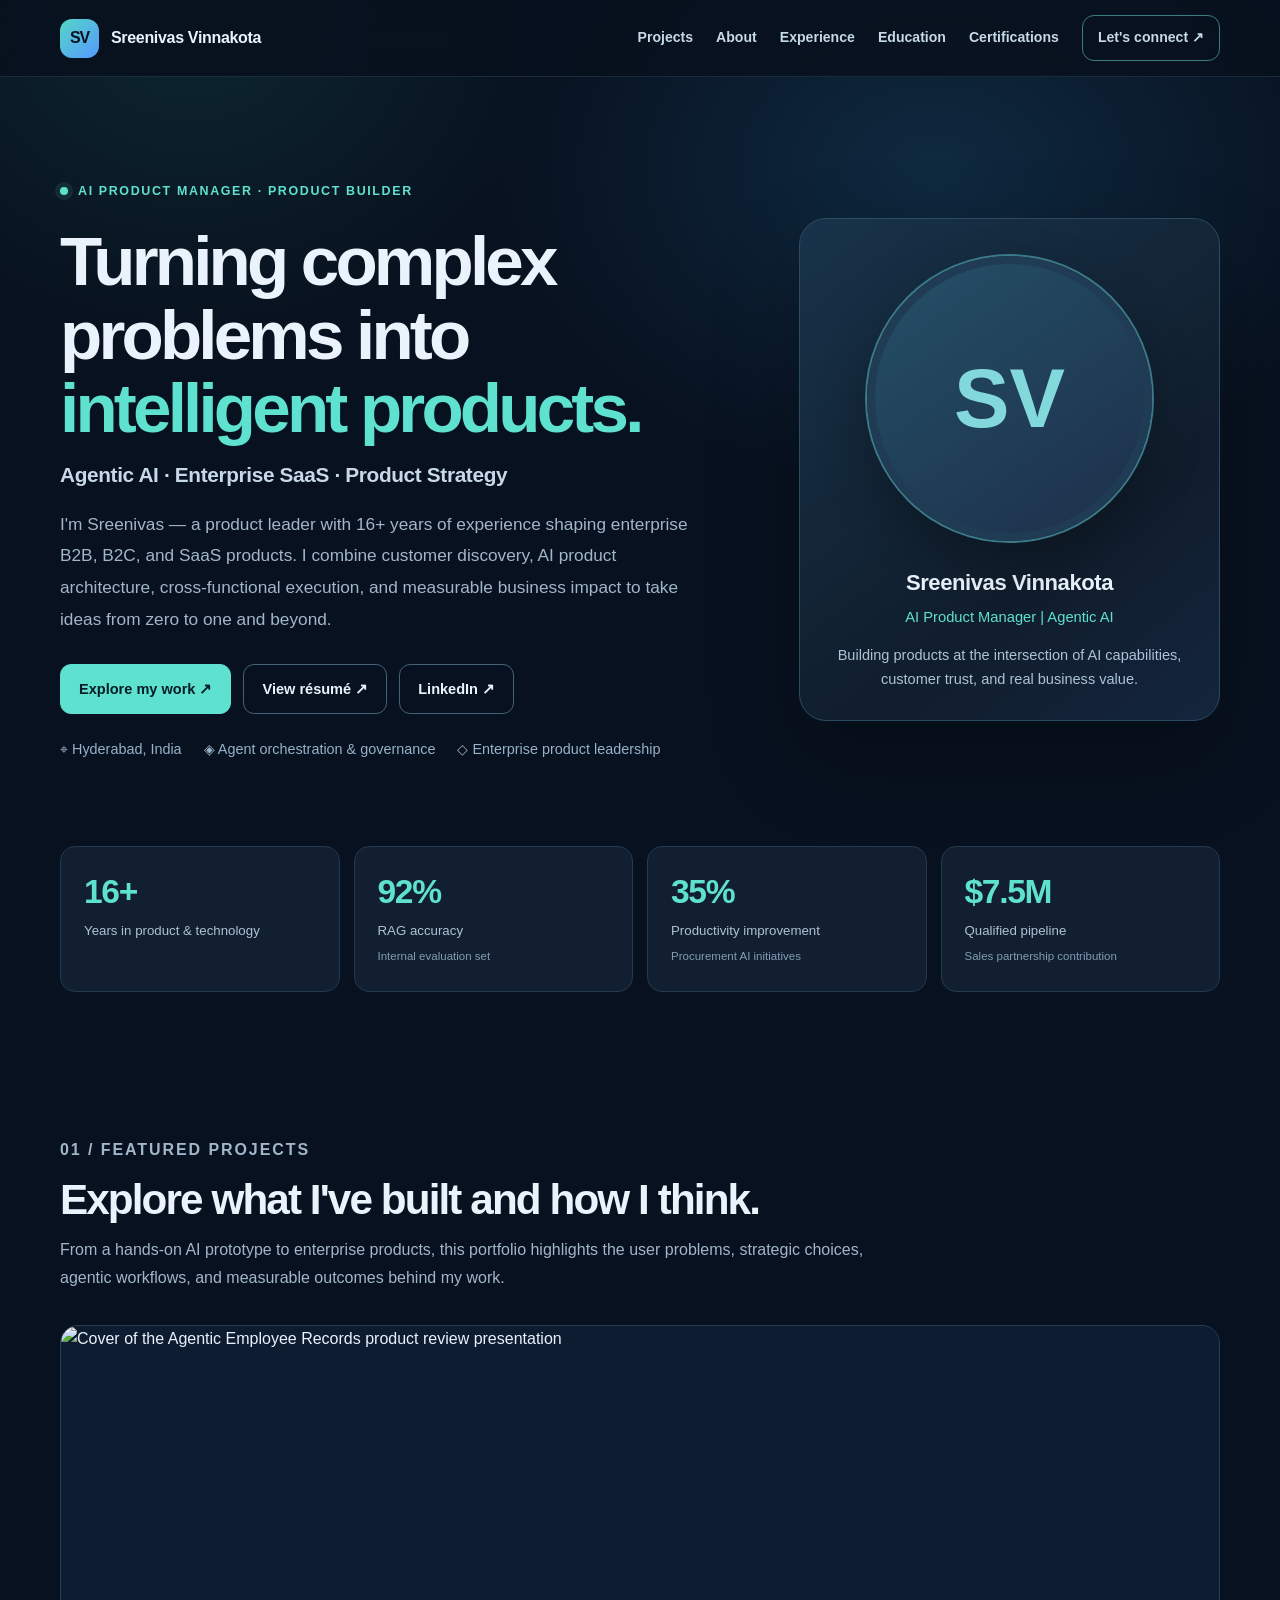
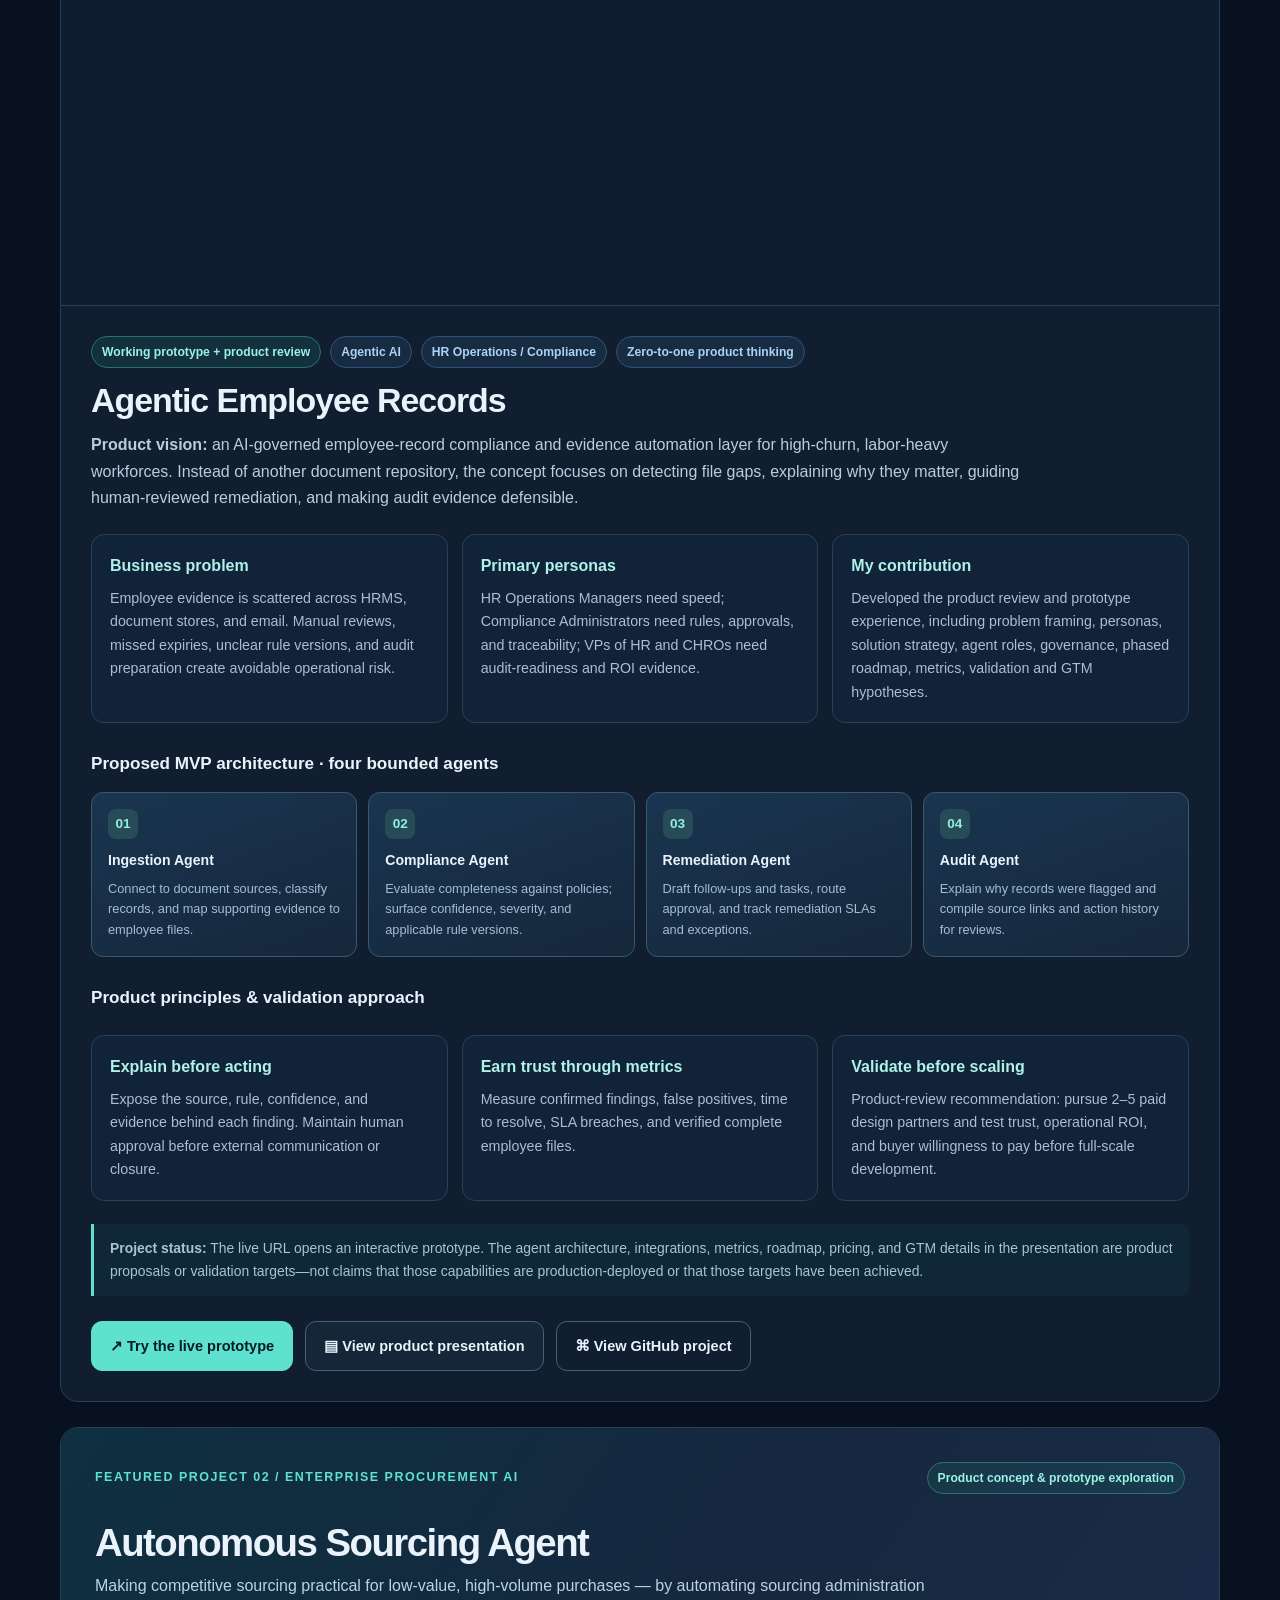
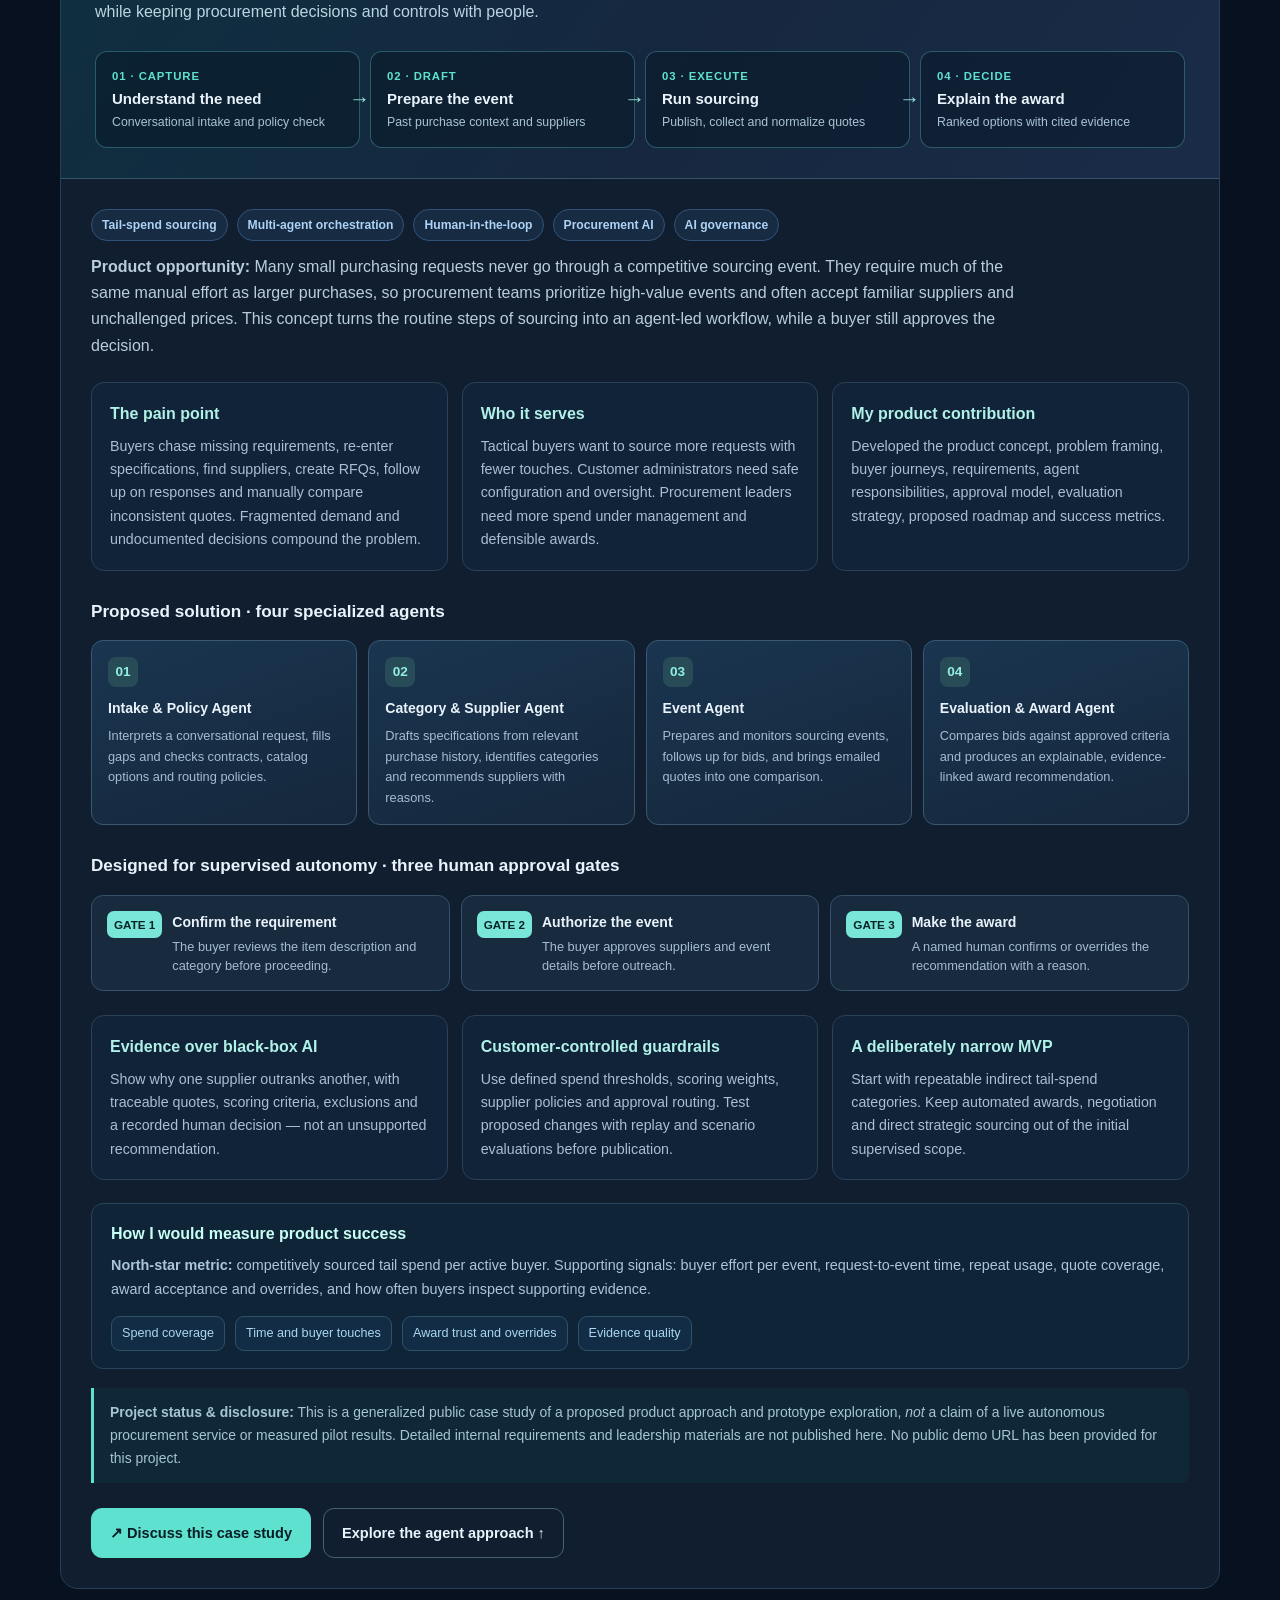
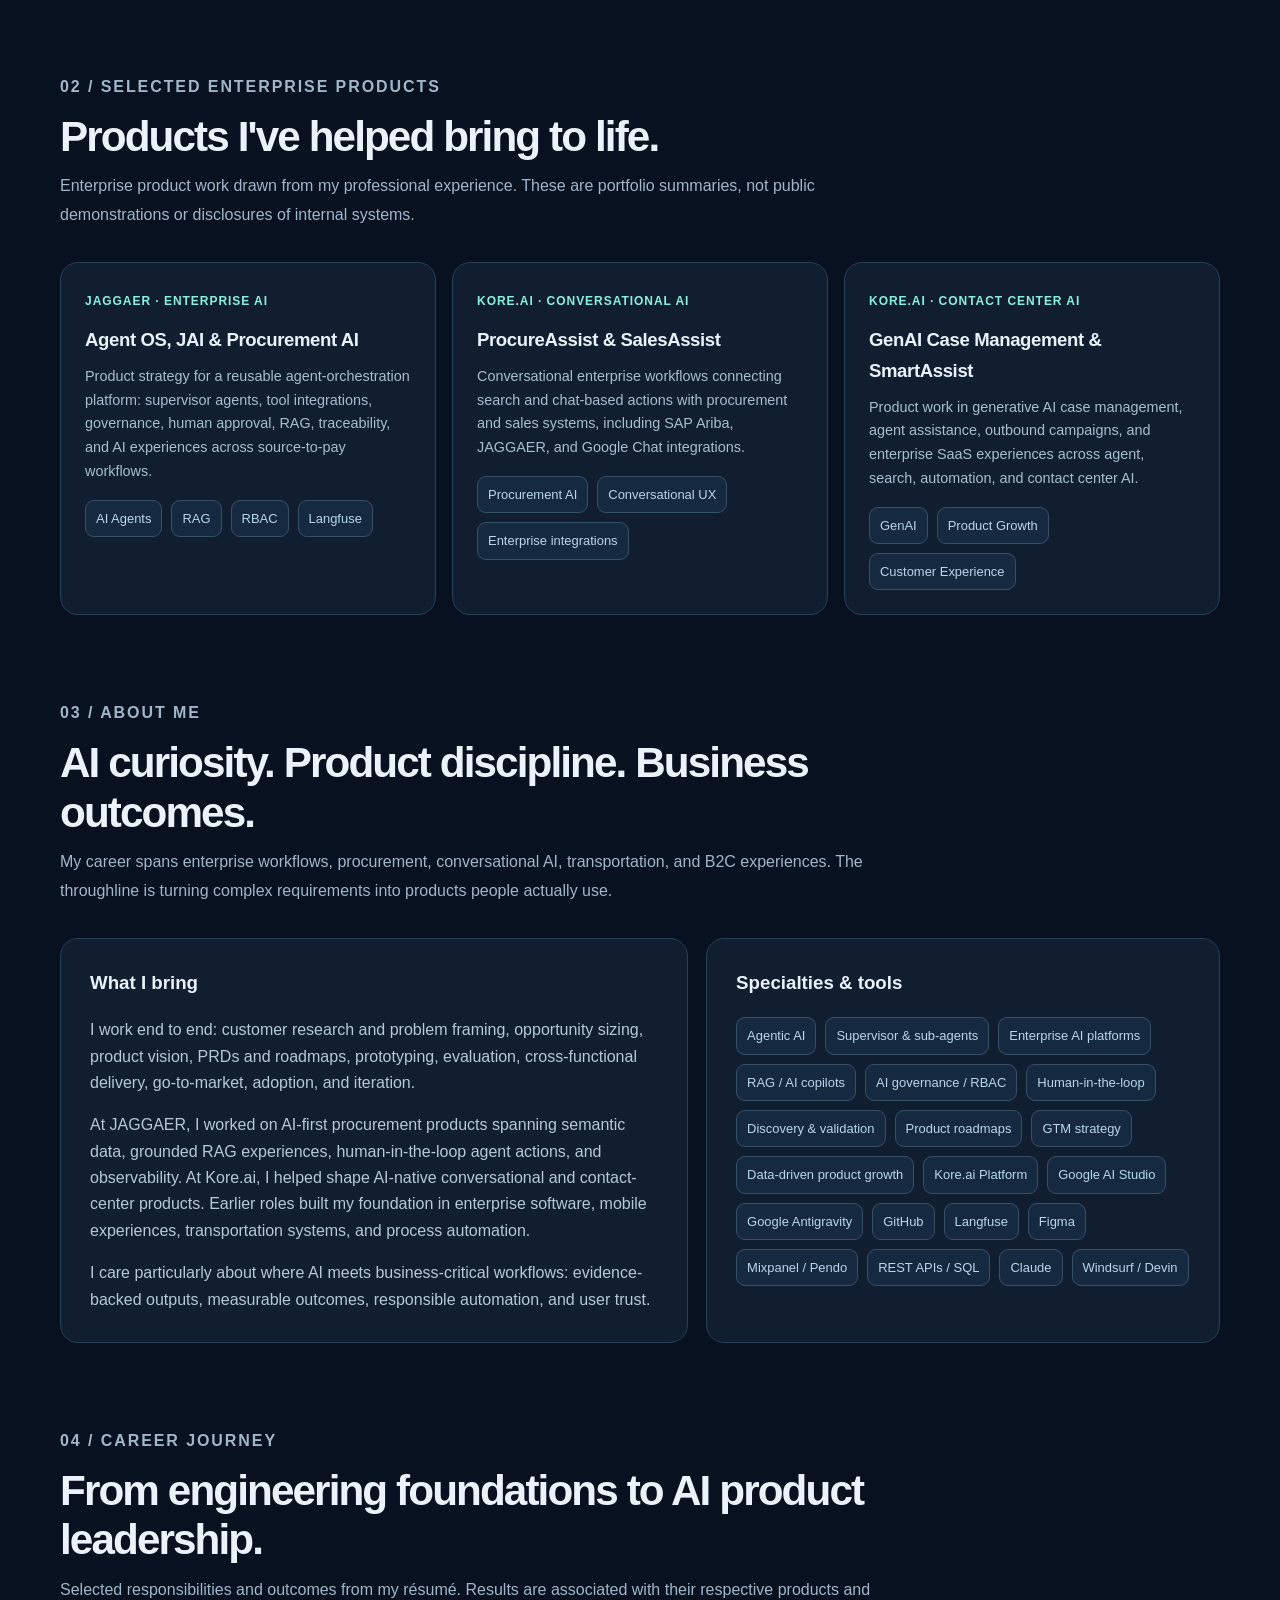
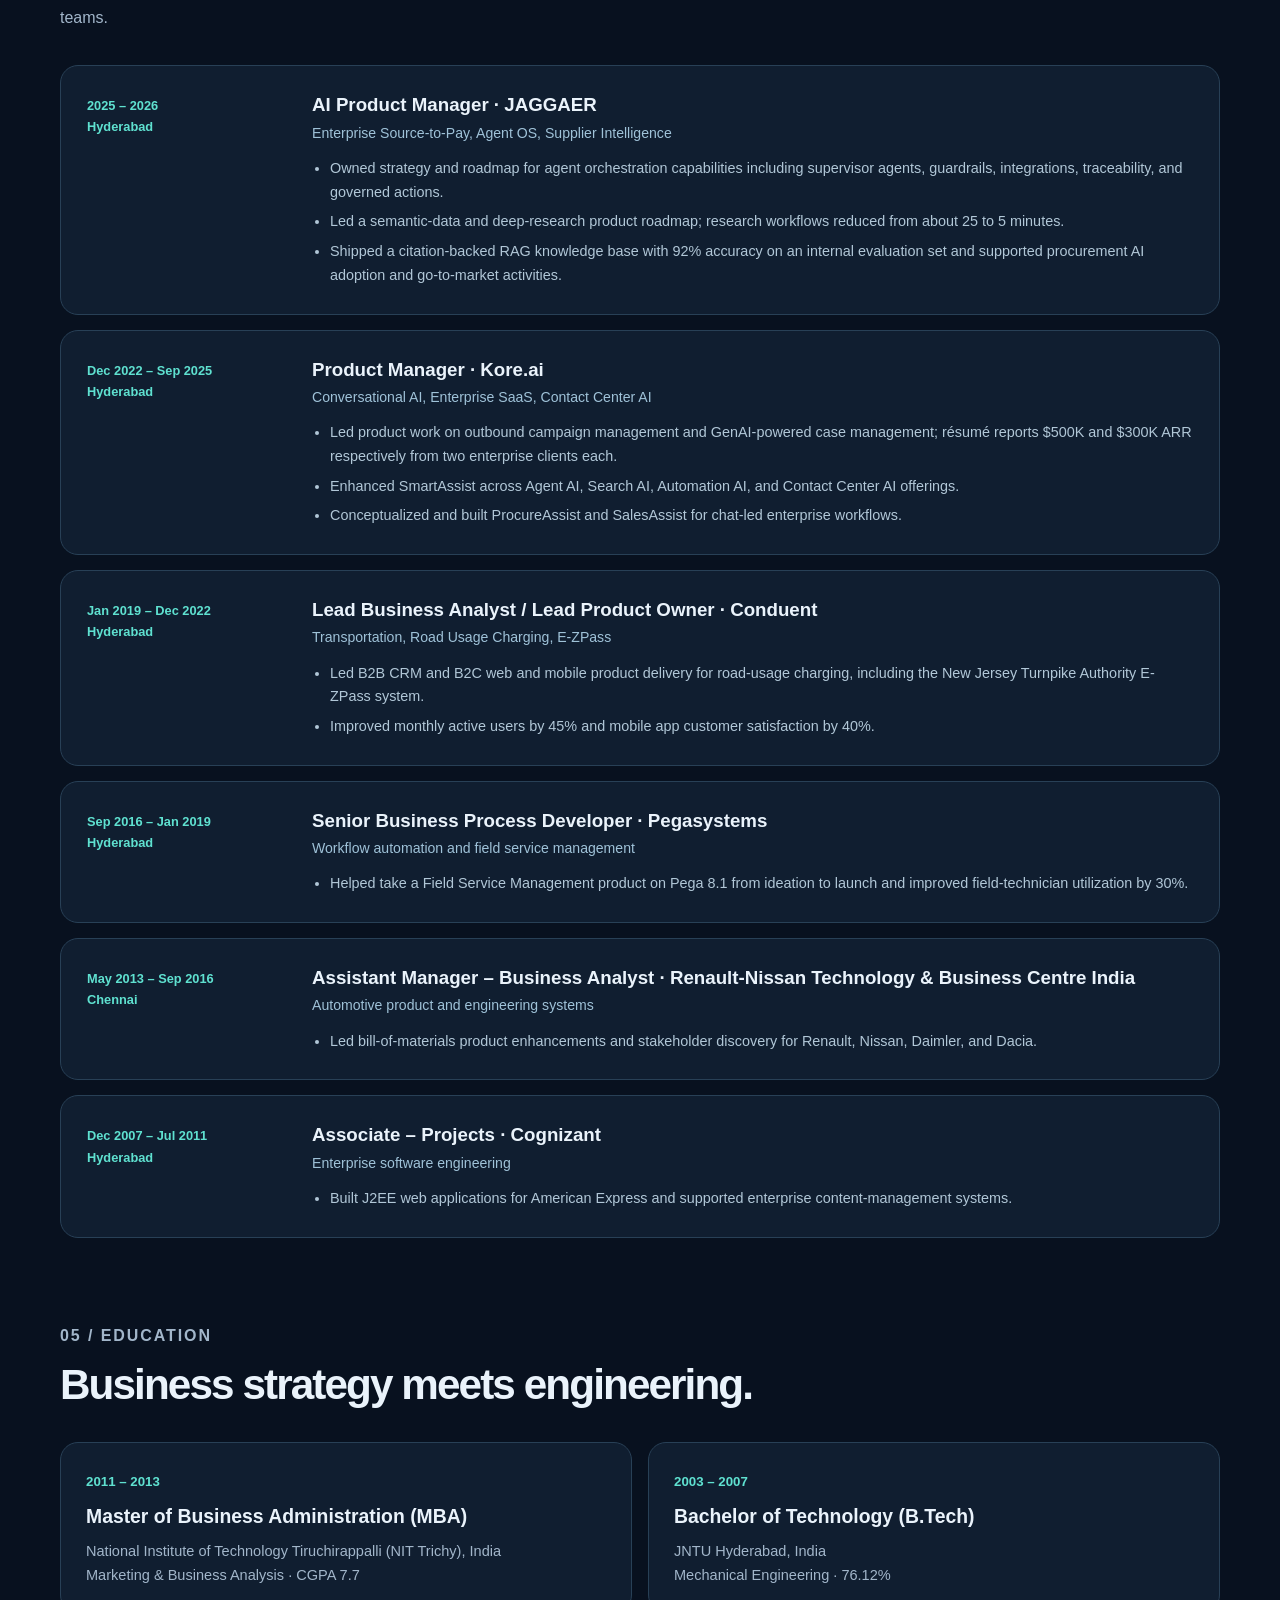
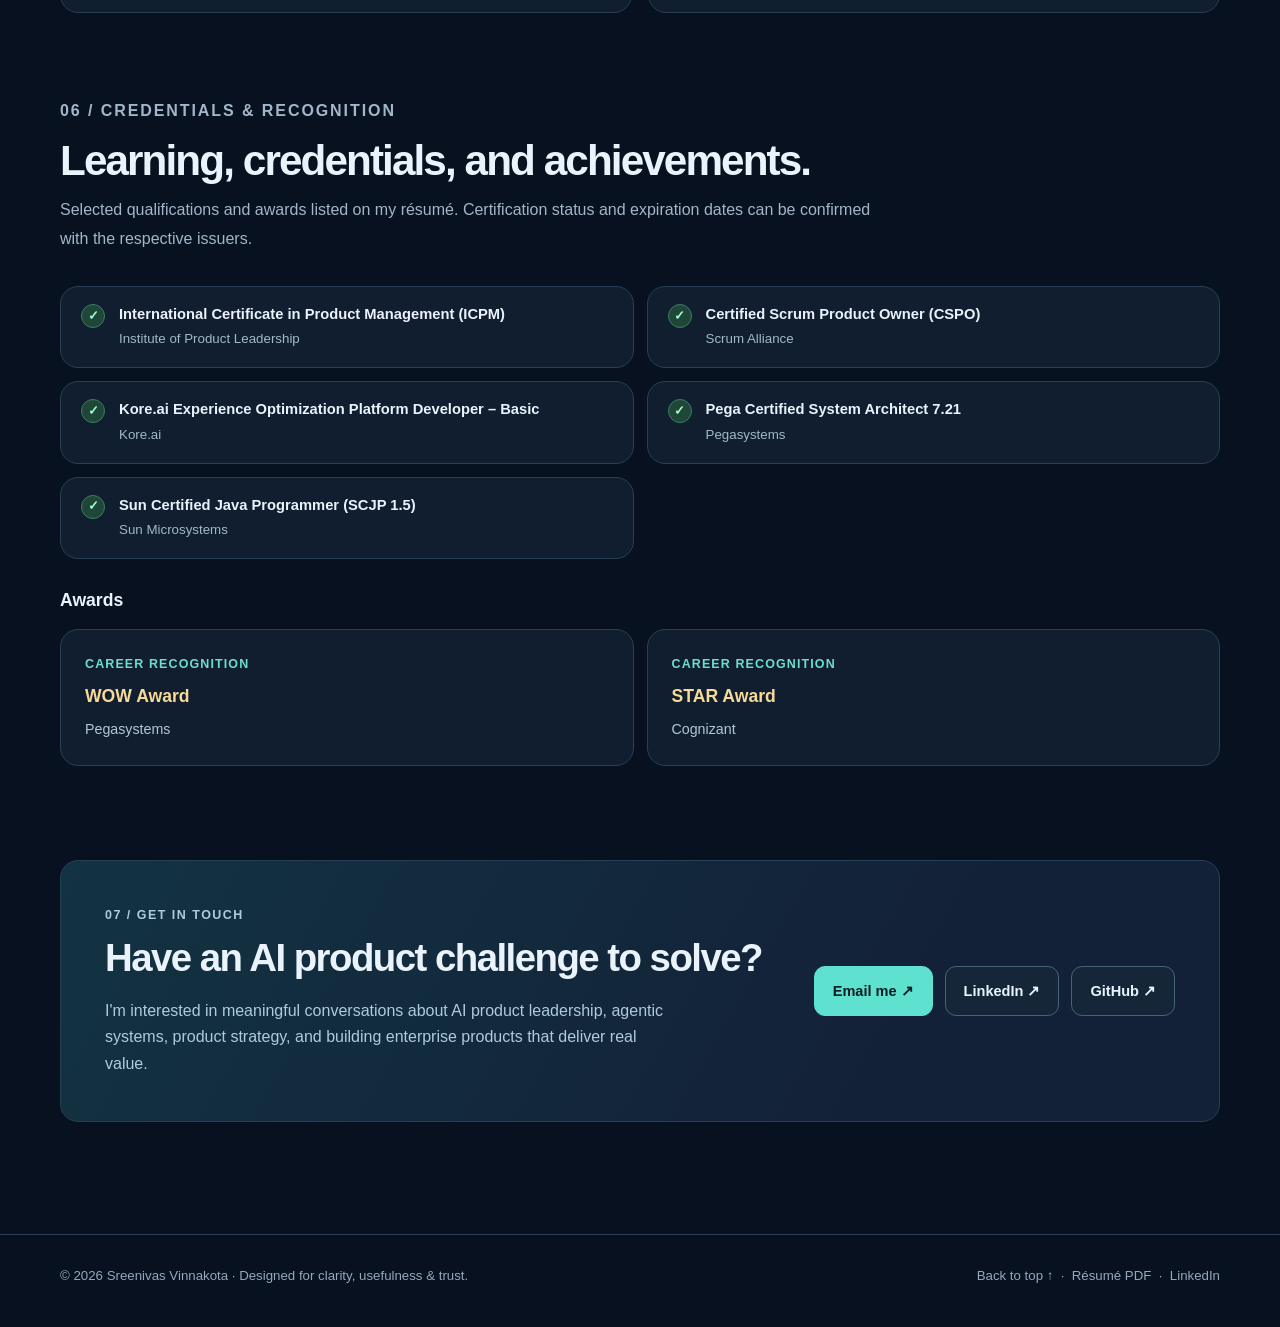
==== index.html @ 3103c70f "Update index.html" ====
<!doctype html>
<html lang="en">
<head>
  <meta charset="utf-8">
  <meta name="viewport" content="width=device-width, initial-scale=1">
  <meta name="theme-color" content="#08111f">
  <meta name="description" content="Sreenivas Vinnakota is an AI Product Manager with 16+ years across agentic AI, enterprise SaaS, procurement, conversational AI, and digital products. Explore projects and product thinking.">
  <meta property="og:type" content="website">
  <meta property="og:title" content="Sreenivas Vinnakota · AI Product Manager">
  <meta property="og:description" content="Agentic AI, enterprise product strategy and working AI prototypes. Explore my projects, impact, and career.">
  <meta name="referrer" content="strict-origin-when-cross-origin">
  <title>Sreenivas Vinnakota | AI Product Manager &amp; Product Builder</title>
  <style>
    :root {
      color-scheme: dark;
      --bg:#08111f; --surface:#101e30; --surface2:#14253a; --line:#284056;
      --text:#eaf3fb; --muted:#a2b6ca; --accent:#5fe1d0; --blue:#80b5ff; --white:#ffffff;
      --max:1160px; --radius:18px;
    }
    * { box-sizing:border-box; }
    html { scroll-behavior:smooth; scroll-padding-top:92px; }
    body { background:var(--bg); color:var(--text); margin:0; font:16px/1.65 -apple-system, BlinkMacSystemFont, "Segoe UI", Inter, Roboto, Arial, sans-serif; }
    body::before { content:""; position:absolute; z-index:-1; inset:0 0 auto; height:840px; pointer-events:none;
      background: radial-gradient(ellipse 50% 55% at 73% 20%,rgba(40,132,186,.21),transparent 70%), radial-gradient(ellipse 42% 54% at 15% 3%,rgba(45,181,154,.13),transparent 70%); }
    a { color:inherit; text-underline-offset:3px; }
    a:hover { color:var(--accent); }
    :focus-visible { outline:3px solid var(--accent); outline-offset:4px; border-radius:4px; }
    img { max-width:100%; height:auto; display:block; }
    .container { width:min(var(--max),calc(100% - 44px)); margin-inline:auto; }
    .skip { position:absolute; left:12px; top:-100px; padding:10px 15px; z-index:99; background:var(--white); color:#061120; }
    .skip:focus { top:10px; }
    .topbar { position:sticky; top:0; z-index:20; backdrop-filter:blur(18px); background:rgba(8,17,31,.90); border-bottom:1px solid rgba(124,170,195,.17); }
    .nav { height:76px; display:flex; align-items:center; justify-content:space-between; gap:20px; }
    .brand { display:flex; gap:12px; align-items:center; text-decoration:none; font-weight:800; letter-spacing:-.02em; white-space:nowrap; }
    .logo { display:grid; place-items:center; width:39px; height:39px; background:linear-gradient(135deg,#53d6c6,#5699ff); color:#071321; border-radius:12px; font-weight:900; letter-spacing:-.07em; }
    .navlinks { display:flex; align-items:center; gap:23px; }
    .navlinks a { font-size:.88rem; text-decoration:none; color:#c6d9e6; font-weight:600; }
    .navlinks a:hover { color:var(--accent); }
    .mini-contact { border:1px solid #3d7b83; padding:10px 15px; border-radius:12px; }
    .hero { padding:100px 0 84px; display:grid; grid-template-columns:1.24fr .76fr; align-items:center; gap:52px; }
    .eyebrow { display:inline-flex; align-items:center; gap:10px; color:var(--accent); font-size:.78rem; font-weight:800; letter-spacing:.13em; text-transform:uppercase; }
    .dot { display:inline-block; width:8px; height:8px; border-radius:50%; background:var(--accent); box-shadow:0 0 0 5px rgba(95,225,208,.1); }
    h1,h2,h3,h4,p { margin-top:0; }
    h1 { margin:22px 0 13px; font-size:clamp(3rem,5.4vw,5.3rem); line-height:1.06; letter-spacing:-.055em; }
    .gradient-text { color:var(--accent); }
    .hero-role { font-size:1.3rem; color:#c7d9e8; font-weight:650; letter-spacing:-.017em; margin-bottom:16px; }
    .lede { max-width:655px; color:var(--muted); font-size:1.08rem; line-height:1.85; }
    .buttons { display:flex; gap:12px; flex-wrap:wrap; margin:28px 0 24px; }
    .btn { display:inline-flex; align-items:center; justify-content:center; gap:9px; padding:12px 18px; border:1px solid #456277; border-radius:11px; text-decoration:none; font-weight:750; font-size:.91rem; background:#152638; color:#e8f4fc; transition:transform .17s, background .17s; }
    .btn:hover { transform:translateY(-2px); color:#061321; background:var(--accent); border-color:var(--accent); }
    .btn.primary { background:var(--accent); border-color:var(--accent); color:#051d25; }
    .btn.primary:hover { background:#b4fff2; }
    .btn.secondary { background:transparent; }
    .hero-meta { display:flex; align-items:center; flex-wrap:wrap; gap:13px 22px; color:#97b2c9; font-size:.9rem; }
    .hero-meta span { display:inline-flex; gap:7px; align-items:center; }
    .profile-card { padding:29px; border-radius:27px; border:1px solid #294c60; background:linear-gradient(142deg,#18334a,#101d2c 66%,#14253d); box-shadow:0 35px 90px rgba(0,0,0,.22); }
    .photo-wrap { width:min(100%,285px); aspect-ratio:1; margin:8px auto 24px; position:relative; border-radius:50%; border:8px solid #203c55; box-shadow:0 0 0 2px #3b7a88,0 20px 50px rgba(0,0,0,.30); overflow:hidden; display:grid; place-items:center; background:linear-gradient(145deg,#245067,#1d2f4b); }
    .photo-wrap::before { content:"SV"; position:absolute; font-size:5.2rem; font-weight:800; color:#82d8db; }
    .photo-wrap img { width:100%; height:100%; object-fit:cover; position:relative; }
    .profile-card h2 { text-align:center; font-size:1.38rem; margin:0 0 3px; letter-spacing:-.02em; }
    .profile-card .role { color:var(--accent); font-size:.92rem; text-align:center; margin:0 0 14px; }
    .profile-card .quote { text-align:center; margin:0; font-size:.91rem; color:#acc4d5; }
    .stats { display:grid; grid-template-columns:repeat(4,1fr); gap:14px; margin:0 auto 102px; }
    .stat { padding:25px 23px; background:#111f31; border:1px solid #243a51; border-radius:15px; }
    .stat strong { display:block; color:var(--accent); letter-spacing:-.04em; line-height:1.2; font-size:2.1rem; }
    .stat span { display:block; margin-top:8px; color:#afc2d2; font-size:.83rem; }
    .stat small { display:block; color:#819db3; margin-top:5px; font-size:.72rem; }
    section { padding-block:42px; }
    .section-head { max-width:820px; margin-bottom:32px; }
    .kicker { color:var(--accent); font-size:.78rem; font-weight:800; letter-spacing:.12em; text-transform:uppercase; margin:0 0 10px; }
    .section-head h2 { font-size:clamp(2rem,3.3vw,3.1rem); line-height:1.17; letter-spacing:-.045em; margin-bottom:11px; }
    .section-head p { color:var(--muted); font-size:1rem; line-height:1.8; }
    .card { background:var(--surface); border:1px solid var(--line); border-radius:var(--radius); }
    .featured { overflow:hidden; }
    .project-media { overflow:hidden; background:#0e1c31; border-bottom:1px solid #294258; }
    .project-media img { width:100%; aspect-ratio:2/1; object-fit:cover; object-position:center 36%; }
    .feature-body { padding:30px; }
    .pills { display:flex; gap:9px; flex-wrap:wrap; margin-bottom:13px; }
    .pill { display:inline-block; font-size:.76rem; font-weight:750; color:#acd2f5; border:1px solid #315276; background:#172b43; padding:5px 10px; border-radius:99px; }
    .pill.mint { color:#9bf2e2; background:rgba(29,110,103,.23); border-color:#2e706d; }
    .feature-body h3 { font-size:clamp(1.65rem,2.65vw,2.45rem); margin-bottom:12px; line-height:1.15; letter-spacing:-.03em; }
    .feature-body .intro { color:#b8cddd; max-width:940px; font-size:1rem; }
    .three-col { display:grid; grid-template-columns:repeat(3,minmax(0,1fr)); gap:14px; margin:23px 0; }
    .info { border:1px solid #2a4158; border-radius:13px; padding:18px; background:#112338; }
    .info h4 { margin-bottom:7px; font-size:1rem; color:#b0f1e8; }
    .info p { margin:0; color:#aabfd0; font-size:.89rem; }
    .feature-body h4.subhead { font-size:1.07rem; margin:27px 0 14px; }
    .agent-grid { display:grid; grid-template-columns:repeat(4,minmax(0,1fr)); gap:11px; margin-top:8px; }
    .agent { background:linear-gradient(160deg,#1a3550,#15273b); border:1px solid #3a5971; border-radius:12px; padding:16px; }
    .agent .step { width:30px; height:30px; display:grid; place-items:center; border-radius:8px; background:#284b58; color:#91eee0; font-size:.85rem; font-weight:850; margin-bottom:10px; }
    .agent h5 { margin:0 0 6px; font-size:.88rem; }
    .agent p { margin:0; font-size:.8rem; color:#a4bdd2; line-height:1.6; }
    .note { margin:19px 0 0; color:#a6c5d4; padding:13px 16px; background:#102738; border-left:3px solid var(--accent); border-radius:0 8px 8px 0; font-size:.87rem; }
    .project-actions { margin-top:25px; display:flex; gap:12px; flex-wrap:wrap; }
    .project-actions .btn { min-width:165px; }
    .smallcaps { font-size:.78rem; font-weight:800; text-transform:uppercase; letter-spacing:.09em; color:#6dddcf; }
    .other-grid { display:grid; grid-template-columns:repeat(3,minmax(0,1fr)); gap:16px; }
    .other { padding:24px; }
    .other h3 { margin:12px 0 9px; font-size:1.16rem; letter-spacing:-.02em; }
    .other p { color:#a7bed0; font-size:.9rem; margin-bottom:16px; }
    .other .tag { color:#8bf0dd; font-size:.75rem; font-weight:700; letter-spacing:.08em; }
    .other .links { margin-top:15px; display:flex; gap:12px; flex-wrap:wrap; font-size:.83rem; }
    .text-link { color:#8ecaff; font-weight:750; text-decoration:none; }
    .about-grid { display:grid; grid-template-columns:1.1fr .9fr; gap:18px; }
    .about-box { padding:29px; }
    .about-box p { color:#b5c9d8; }
    .about-box p:last-child { margin-bottom:0; }
    .skill-items { display:flex; flex-wrap:wrap; gap:9px; margin-top:10px; }
    .skill-items span { border:1px solid #365067; background:#152a40; border-radius:9px; padding:7px 10px; font-size:.81rem; color:#b9d7e8; }
    .timeline { display:grid; gap:15px; }
    .job { display:grid; grid-template-columns:205px 1fr; gap:20px; padding:26px; }
    .job-period { color:var(--accent); font-size:.8rem; font-weight:800; padding-top:3px; }
    .job h3 { font-size:1.17rem; line-height:1.35; margin:0 0 4px; }
    .job .company { color:#9fc2d8; font-size:.88rem; margin-bottom:12px; }
    .job ul { margin:0; padding-left:18px; color:#b1c7d7; font-size:.9rem; }
    .job li + li { margin-top:6px; }
    .education-grid { display:grid; grid-template-columns:repeat(2,1fr); gap:16px; }
    .edu { padding:25px; }
    .edu .years { color:var(--accent); font-size:.83rem; font-weight:750; }
    .edu h3 { margin:7px 0 6px; font-size:1.21rem; }
    .edu p { color:var(--muted); margin:0; font-size:.91rem; }
    .cert-grid { display:grid; grid-template-columns:repeat(2,minmax(0,1fr)); gap:13px; }
    .cert { padding:17px 20px; display:flex; gap:14px; align-items:flex-start; }
    .cert .check { flex:0 0 24px; width:24px; height:24px; display:grid; place-items:center; background:#204638; border:1px solid #377f65; color:#9effd6; border-radius:50%; font-size:.79rem; font-weight:bold; }
    .cert strong { display:block; font-size:.92rem; font-weight:750; line-height:1.45; }
    .cert small { display:block; color:#a1b8cb; margin-top:3px; }
    .awards { display:flex; gap:13px; flex-wrap:wrap; }
    .award { flex:1; min-width:220px; padding:24px; }
    .award h3 { color:#f7d998; font-size:1.1rem; margin:7px 0; }
    .award p { color:#b4c7d5; font-size:.89rem; margin:0; }
    .contact-card { margin-top:10px; padding:44px; display:flex; align-items:center; justify-content:space-between; gap:28px; background:linear-gradient(120deg,#123342,#132138 72%); }
    .contact-card h2 { font-size:clamp(1.8rem,3vw,2.65rem); letter-spacing:-.04em; margin:0 0 9px; }
    .contact-card p { max-width:560px; color:#aecbdc; margin:0; }
    .contact-card .buttons { margin:0; }
    footer { margin-top:70px; border-top:1px solid #294057; padding:30px 0 40px; }
    .footer-grid { display:flex; justify-content:space-between; flex-wrap:wrap; gap:15px; color:#92a9be; font-size:.83rem; }
    .footer-grid a { text-decoration:none; }

    /* Autonomous Sourcing Agent — public case study */
    .sourcing-feature { margin-top:25px; scroll-margin-top:98px; }
    .sourcing-banner { padding:34px 34px 30px; background:linear-gradient(125deg,#0e3040 0%,#16273f 58%,#1b2c49 100%); border-bottom:1px solid #355369; }
    .sourcing-banner-top { display:flex; justify-content:space-between; flex-wrap:wrap; align-items:center; gap:18px; margin-bottom:26px; }
    .sourcing-banner .kicker { margin:0; }
    .sourcing-banner-top .pill { margin:0; }
    .sourcing-banner h3 { font-size:clamp(1.55rem,3vw,2.65rem); line-height:1.18; letter-spacing:-.04em; margin-bottom:8px; }
    .sourcing-banner .summary { color:#bad5e1; margin:0 0 25px; max-width:850px; font-size:1rem; }
    .sourcing-flow { display:grid; grid-template-columns:repeat(4,minmax(0,1fr)); gap:10px; }
    .sourcing-node { position:relative; padding:15px 16px; border:1px solid rgba(101,205,205,.34); border-radius:12px; background:rgba(6,20,35,.45); }
    .sourcing-node:not(:last-child)::after { content:'→'; position:absolute; top:50%; right:-11px; transform:translateY(-50%); color:#90e5d8; font-size:1.3rem; z-index:1; font-weight:800; }
    .sourcing-node small { color:var(--accent); display:block; font-size:.71rem; font-weight:850; letter-spacing:.08em; text-transform:uppercase; margin-bottom:4px; }
    .sourcing-node strong { font-size:.94rem; line-height:1.3; display:block; }
    .sourcing-node span { font-size:.77rem; color:#a8c4d4; line-height:1.5; display:block; margin-top:4px; }
    .sourcing-gates { display:grid; grid-template-columns:repeat(3,minmax(0,1fr)); gap:11px; margin:14px 0 24px; }
    .sourcing-gate { display:flex; align-items:flex-start; gap:10px; background:#172a3e; padding:15px; border:1px solid #355168; border-radius:12px; }
    .sourcing-gate .gate-number { font-size:.73rem; font-weight:900; color:#072525; background:#79e6d9; flex-shrink:0; border-radius:7px; padding:4px 7px; }
    .sourcing-gate strong { display:block; font-size:.88rem; }
    .sourcing-gate p { margin:3px 0 0; color:#a5bccf; font-size:.8rem; line-height:1.5; }
    .sourcing-bottom { background:#102438; border:1px solid #27445b; padding:17px 19px; border-radius:12px; margin:20px 0 0; }
    .sourcing-bottom h4 { margin:0 0 6px; color:#c8fff4; }
    .sourcing-bottom p { margin:0; color:#aac6d7; font-size:.9rem; }
    .sourcing-metric { display:flex; flex-wrap:wrap; gap:10px; margin:15px 0 0; }
    .sourcing-metric span { color:#a8d8ef; background:#132c45; border:1px solid #2d5268; border-radius:9px; font-size:.79rem; padding:6px 10px; }
    @media(max-width:760px) { .sourcing-flow { grid-template-columns:repeat(2,1fr); } .sourcing-node::after { display:none; } .sourcing-gates { grid-template-columns:1fr; } .sourcing-banner { padding:25px 20px; } }
    @media(max-width:460px) { .sourcing-flow { grid-template-columns:1fr; } }
    @media(max-width:950px) { .hero { gap:32px; } .navlinks { gap:12px; } .stat { padding:18px; } .agent-grid { grid-template-columns:repeat(2,1fr); } }
    @media(max-width:760px) {
      .nav { height:auto; min-height:70px; padding:14px 0; flex-wrap:wrap; }
      .brand { font-size:.95rem; }
      .navlinks { width:100%; overflow-x:auto; gap:17px; padding-bottom:3px; }
      .navlinks a { font-size:.8rem; white-space:nowrap; }
      .hero { grid-template-columns:1fr; padding:55px 0 45px; }
      .profile-card { max-width:450px; width:100%; margin:auto; }
      .stats { grid-template-columns:repeat(2,1fr); margin-bottom:55px; }
      .three-col,.other-grid,.about-grid,.education-grid,.cert-grid { grid-template-columns:1fr; }
      .job { grid-template-columns:1fr; gap:6px; padding:20px; }
      .contact-card { flex-direction:column; align-items:flex-start; padding:28px; }
    }
    @media(max-width:460px) { .container { width:min(var(--max),calc(100% - 28px)); } h1 { font-size:3rem; } .hero-meta { font-size:.8rem; } .agent-grid { grid-template-columns:1fr; } .feature-body { padding:20px; } .stat strong { font-size:1.6rem; } .buttons .btn { flex:1; } .profile-card { padding:22px; } }
    @media(prefers-reduced-motion:reduce) { html { scroll-behavior:auto; } .btn { transition:none; } }
    @media print { .topbar,.buttons,.skip { display:none; } body { background:#fff; color:#111; } section,.card { break-inside:avoid; } }
  </style>
</head>
<body>
  <a class="skip" href="#main">Skip to content</a>
  <header class="topbar">
    <div class="container nav">
      <a class="brand" href="#home" aria-label="Sreenivas Vinnakota — Home"><span class="logo">SV</span><span>Sreenivas Vinnakota</span></a>
      <nav class="navlinks" aria-label="Main navigation">
        <a href="#projects">Projects</a><a href="#about">About</a><a href="#experience">Experience</a><a href="#education">Education</a><a href="#certifications">Certifications</a><a class="mini-contact" href="#contact">Let's connect ↗</a>
      </nav>
    </div>
  </header>
  <main id="main">
    <div class="container" id="home">
      <div class="hero">
        <div>
          <div class="eyebrow"><span class="dot"></span> AI Product Manager · Product Builder</div>
          <h1>Turning complex problems into <span class="gradient-text">intelligent products.</span></h1>
          <p class="hero-role">Agentic AI · Enterprise SaaS · Product Strategy</p>
          <p class="lede">I'm Sreenivas — a product leader with 16+ years of experience shaping enterprise B2B, B2C, and SaaS products. I combine customer discovery, AI product architecture, cross-functional execution, and measurable business impact to take ideas from zero to one and beyond.</p>
          <div class="buttons">
            <a class="btn primary" href="#projects">Explore my work ↗</a>
            <a class="btn secondary" href="assets/sreenivas-vinnakota-resume.pdf" target="_blank" rel="noopener noreferrer">View résumé ↗</a>
            <a class="btn secondary" href="https://www.linkedin.com/in/vasuart/" target="_blank" rel="noopener noreferrer">LinkedIn ↗</a>
          </div>
          <div class="hero-meta"><span>⌖ Hyderabad, India</span><span>◈ Agent orchestration &amp; governance</span><span>◇ Enterprise product leadership</span></div>
        </div>
        <aside class="profile-card" aria-label="Profile">
          <div class="photo-wrap">
            <!-- Uses the avatar from your public GitHub account. To use your preferred professional headshot,
                 upload assets/profile-photo.jpg and replace the src value below with that local path. -->
            <img src="https://github.com/vasuart-cloud.png" alt="Profile avatar of Sreenivas Vinnakota" loading="eager" referrerpolicy="no-referrer" onerror="this.style.display='none'">
          </div>
          <h2>Sreenivas Vinnakota</h2>
          <p class="role">AI Product Manager | Agentic AI</p>
          <p class="quote">Building products at the intersection of AI capabilities, customer trust, and real business value.</p>
        </aside>
      </div>
      <div class="stats" aria-label="Selected career highlights">
        <div class="stat"><strong>16+</strong><span>Years in product &amp; technology</span></div>
        <div class="stat"><strong>92%</strong><span>RAG accuracy</span><small>Internal evaluation set</small></div>
        <div class="stat"><strong>35%</strong><span>Productivity improvement</span><small>Procurement AI initiatives</small></div>
        <div class="stat"><strong>$7.5M</strong><span>Qualified pipeline</span><small>Sales partnership contribution</small></div>
      </div>
    </div>

    <section class="container" id="projects">
      <div class="section-head">
        <p class="kicker">01 / Featured projects</p>
        <h2>Explore what I've built and how I think.</h2>
        <p>From a hands-on AI prototype to enterprise products, this portfolio highlights the user problems, strategic choices, agentic workflows, and measurable outcomes behind my work.</p>
      </div>
      <article class="card featured" aria-labelledby="aer-title">
        <div class="project-media"><img src="assets/agentic-employee-records-cover.webp" alt="Cover of the Agentic Employee Records product review presentation" width="1392" height="783" loading="lazy"></div>
        <div class="feature-body">
          <div class="pills"><span class="pill mint">Working prototype + product review</span><span class="pill">Agentic AI</span><span class="pill">HR Operations / Compliance</span><span class="pill">Zero-to-one product thinking</span></div>
          <h3 id="aer-title">Agentic Employee Records</h3>
          <p class="intro"><strong>Product vision:</strong> an AI-governed employee-record compliance and evidence automation layer for high-churn, labor-heavy workforces. Instead of another document repository, the concept focuses on detecting file gaps, explaining why they matter, guiding human-reviewed remediation, and making audit evidence defensible.</p>
          <div class="three-col">
            <div class="info"><h4>Business problem</h4><p>Employee evidence is scattered across HRMS, document stores, and email. Manual reviews, missed expiries, unclear rule versions, and audit preparation create avoidable operational risk.</p></div>
            <div class="info"><h4>Primary personas</h4><p>HR Operations Managers need speed; Compliance Administrators need rules, approvals, and traceability; VPs of HR and CHROs need audit-readiness and ROI evidence.</p></div>
            <div class="info"><h4>My contribution</h4><p>Developed the product review and prototype experience, including problem framing, personas, solution strategy, agent roles, governance, phased roadmap, metrics, validation and GTM hypotheses.</p></div>
          </div>
          <h4 class="subhead">Proposed MVP architecture · four bounded agents</h4>
          <div class="agent-grid" aria-label="Proposed agent design">
            <div class="agent"><div class="step">01</div><h5>Ingestion Agent</h5><p>Connect to document sources, classify records, and map supporting evidence to employee files.</p></div>
            <div class="agent"><div class="step">02</div><h5>Compliance Agent</h5><p>Evaluate completeness against policies; surface confidence, severity, and applicable rule versions.</p></div>
            <div class="agent"><div class="step">03</div><h5>Remediation Agent</h5><p>Draft follow-ups and tasks, route approval, and track remediation SLAs and exceptions.</p></div>
            <div class="agent"><div class="step">04</div><h5>Audit Agent</h5><p>Explain why records were flagged and compile source links and action history for reviews.</p></div>
          </div>
          <h4 class="subhead">Product principles &amp; validation approach</h4>
          <div class="three-col">
            <div class="info"><h4>Explain before acting</h4><p>Expose the source, rule, confidence, and evidence behind each finding. Maintain human approval before external communication or closure.</p></div>
            <div class="info"><h4>Earn trust through metrics</h4><p>Measure confirmed findings, false positives, time to resolve, SLA breaches, and verified complete employee files.</p></div>
            <div class="info"><h4>Validate before scaling</h4><p>Product-review recommendation: pursue 2–5 paid design partners and test trust, operational ROI, and buyer willingness to pay before full-scale development.</p></div>
          </div>
          <p class="note"><strong>Project status:</strong> The live URL opens an interactive prototype. The agent architecture, integrations, metrics, roadmap, pricing, and GTM details in the presentation are product proposals or validation targets—not claims that those capabilities are production-deployed or that those targets have been achieved.</p>
          <div class="project-actions">
            <a class="btn primary" href="https://agentic-employee-record.vercel.app/" target="_blank" rel="noopener noreferrer" aria-label="Try Agentic Employee Records live prototype (opens new tab)">↗ Try the live prototype</a>
            <a class="btn" href="assets/agentic-employee-records-product-review.pdf" target="_blank" rel="noopener noreferrer" aria-label="View Agentic Employee Records presentation (PDF opens in new tab)">▤ View product presentation</a>
            <a class="btn secondary" href="https://github.com/vasuart-cloud/Agentic-Employee-Record" target="_blank" rel="noopener noreferrer">⌘ View GitHub project</a>
          </div>
        </div>
      </article>

      <article class="card featured sourcing-feature" id="autonomous-sourcing" aria-labelledby="sourcing-title">
        <div class="sourcing-banner">
          <div class="sourcing-banner-top">
            <p class="kicker">Featured project 02 / Enterprise procurement AI</p>
            <span class="pill mint">Product concept &amp; prototype exploration</span>
          </div>
          <h3 id="sourcing-title">Autonomous Sourcing Agent</h3>
          <p class="summary">Making competitive sourcing practical for low-value, high-volume purchases — by automating sourcing administration while keeping procurement decisions and controls with people.</p>
          <div class="sourcing-flow" aria-label="Proposed workflow: capture the request, build sourcing event, run the event, recommend an award">
            <div class="sourcing-node"><small>01 · Capture</small><strong>Understand the need</strong><span>Conversational intake and policy check</span></div>
            <div class="sourcing-node"><small>02 · Draft</small><strong>Prepare the event</strong><span>Past purchase context and suppliers</span></div>
            <div class="sourcing-node"><small>03 · Execute</small><strong>Run sourcing</strong><span>Publish, collect and normalize quotes</span></div>
            <div class="sourcing-node"><small>04 · Decide</small><strong>Explain the award</strong><span>Ranked options with cited evidence</span></div>
          </div>
        </div>
        <div class="feature-body">
          <div class="pills"><span class="pill">Tail-spend sourcing</span><span class="pill">Multi-agent orchestration</span><span class="pill">Human-in-the-loop</span><span class="pill">Procurement AI</span><span class="pill">AI governance</span></div>
          <p class="intro"><strong>Product opportunity:</strong> Many small purchasing requests never go through a competitive sourcing event. They require much of the same manual effort as larger purchases, so procurement teams prioritize high-value events and often accept familiar suppliers and unchallenged prices. This concept turns the routine steps of sourcing into an agent-led workflow, while a buyer still approves the decision.</p>
          <div class="three-col">
            <div class="info"><h4>The pain point</h4><p>Buyers chase missing requirements, re-enter specifications, find suppliers, create RFQs, follow up on responses and manually compare inconsistent quotes. Fragmented demand and undocumented decisions compound the problem.</p></div>
            <div class="info"><h4>Who it serves</h4><p>Tactical buyers want to source more requests with fewer touches. Customer administrators need safe configuration and oversight. Procurement leaders need more spend under management and defensible awards.</p></div>
            <div class="info"><h4>My product contribution</h4><p>Developed the product concept, problem framing, buyer journeys, requirements, agent responsibilities, approval model, evaluation strategy, proposed roadmap and success metrics.</p></div>
          </div>
          <h4 class="subhead" id="sourcing-solution">Proposed solution · four specialized agents</h4>
          <div class="agent-grid" aria-label="Autonomous Sourcing Agent proposed architecture">
            <div class="agent"><div class="step">01</div><h5>Intake &amp; Policy Agent</h5><p>Interprets a conversational request, fills gaps and checks contracts, catalog options and routing policies.</p></div>
            <div class="agent"><div class="step">02</div><h5>Category &amp; Supplier Agent</h5><p>Drafts specifications from relevant purchase history, identifies categories and recommends suppliers with reasons.</p></div>
            <div class="agent"><div class="step">03</div><h5>Event Agent</h5><p>Prepares and monitors sourcing events, follows up for bids, and brings emailed quotes into one comparison.</p></div>
            <div class="agent"><div class="step">04</div><h5>Evaluation &amp; Award Agent</h5><p>Compares bids against approved criteria and produces an explainable, evidence-linked award recommendation.</p></div>
          </div>
          <h4 class="subhead">Designed for supervised autonomy · three human approval gates</h4>
          <div class="sourcing-gates" aria-label="Three proposed mandatory approval points">
            <div class="sourcing-gate"><span class="gate-number">GATE 1</span><div><strong>Confirm the requirement</strong><p>The buyer reviews the item description and category before proceeding.</p></div></div>
            <div class="sourcing-gate"><span class="gate-number">GATE 2</span><div><strong>Authorize the event</strong><p>The buyer approves suppliers and event details before outreach.</p></div></div>
            <div class="sourcing-gate"><span class="gate-number">GATE 3</span><div><strong>Make the award</strong><p>A named human confirms or overrides the recommendation with a reason.</p></div></div>
          </div>
          <div class="three-col">
            <div class="info"><h4>Evidence over black-box AI</h4><p>Show why one supplier outranks another, with traceable quotes, scoring criteria, exclusions and a recorded human decision — not an unsupported recommendation.</p></div>
            <div class="info"><h4>Customer-controlled guardrails</h4><p>Use defined spend thresholds, scoring weights, supplier policies and approval routing. Test proposed changes with replay and scenario evaluations before publication.</p></div>
            <div class="info"><h4>A deliberately narrow MVP</h4><p>Start with repeatable indirect tail-spend categories. Keep automated awards, negotiation and direct strategic sourcing out of the initial supervised scope.</p></div>
          </div>
          <div class="sourcing-bottom">
            <h4>How I would measure product success</h4>
            <p><strong>North-star metric:</strong> competitively sourced tail spend per active buyer. Supporting signals: buyer effort per event, request-to-event time, repeat usage, quote coverage, award acceptance and overrides, and how often buyers inspect supporting evidence.</p>
            <div class="sourcing-metric"><span>Spend coverage</span><span>Time and buyer touches</span><span>Award trust and overrides</span><span>Evidence quality</span></div>
          </div>
          <p class="note"><strong>Project status &amp; disclosure:</strong> This is a generalized public case study of a proposed product approach and prototype exploration, <em>not</em> a claim of a live autonomous procurement service or measured pilot results. Detailed internal requirements and leadership materials are not published here. No public demo URL has been provided for this project.</p>
          <div class="project-actions">
            <a class="btn primary" href="mailto:sreenivas.vinnakota1@gmail.com?subject=Autonomous%20Sourcing%20Agent%20portfolio%20discussion">↗ Discuss this case study</a>
            <a class="btn secondary" href="#sourcing-solution">Explore the agent approach ↑</a>
          </div>
        </div>
      </article>
    </section>

    <section class="container" aria-labelledby="experience-projects-title">
      <div class="section-head"><p class="kicker">02 / Selected enterprise products</p><h2 id="experience-projects-title">Products I've helped bring to life.</h2><p>Enterprise product work drawn from my professional experience. These are portfolio summaries, not public demonstrations or disclosures of internal systems.</p></div>
      <div class="other-grid">
        <article class="card other"><span class="tag">JAGGAER · ENTERPRISE AI</span><h3>Agent OS, JAI &amp; Procurement AI</h3><p>Product strategy for a reusable agent-orchestration platform: supervisor agents, tool integrations, governance, human approval, RAG, traceability, and AI experiences across source-to-pay workflows.</p><div class="skill-items"><span>AI Agents</span><span>RAG</span><span>RBAC</span><span>Langfuse</span></div></article>
        <article class="card other"><span class="tag">KORE.AI · CONVERSATIONAL AI</span><h3>ProcureAssist &amp; SalesAssist</h3><p>Conversational enterprise workflows connecting search and chat-based actions with procurement and sales systems, including SAP Ariba, JAGGAER, and Google Chat integrations.</p><div class="skill-items"><span>Procurement AI</span><span>Conversational UX</span><span>Enterprise integrations</span></div></article>
        <article class="card other"><span class="tag">KORE.AI · CONTACT CENTER AI</span><h3>GenAI Case Management &amp; SmartAssist</h3><p>Product work in generative AI case management, agent assistance, outbound campaigns, and enterprise SaaS experiences across agent, search, automation, and contact center AI.</p><div class="skill-items"><span>GenAI</span><span>Product Growth</span><span>Customer Experience</span></div></article>
      </div>
    </section>

    <section class="container" id="about">
      <div class="section-head"><p class="kicker">03 / About me</p><h2>AI curiosity. Product discipline. Business outcomes.</h2><p>My career spans enterprise workflows, procurement, conversational AI, transportation, and B2C experiences. The throughline is turning complex requirements into products people actually use.</p></div>
      <div class="about-grid">
        <div class="card about-box">
          <h3>What I bring</h3>
          <p>I work end to end: customer research and problem framing, opportunity sizing, product vision, PRDs and roadmaps, prototyping, evaluation, cross-functional delivery, go-to-market, adoption, and iteration.</p>
          <p>At JAGGAER, I worked on AI-first procurement products spanning semantic data, grounded RAG experiences, human-in-the-loop agent actions, and observability. At Kore.ai, I helped shape AI-native conversational and contact-center products. Earlier roles built my foundation in enterprise software, mobile experiences, transportation systems, and process automation.</p>
          <p>I care particularly about where AI meets business-critical workflows: evidence-backed outputs, measurable outcomes, responsible automation, and user trust.</p>
        </div>
        <div class="card about-box">
          <h3>Specialties &amp; tools</h3>
          <div class="skill-items">
            <span>Agentic AI</span><span>Supervisor &amp; sub-agents</span><span>Enterprise AI platforms</span><span>RAG / AI copilots</span><span>AI governance / RBAC</span><span>Human-in-the-loop</span><span>Discovery &amp; validation</span><span>Product roadmaps</span><span>GTM strategy</span><span>Data-driven product growth</span><span>Kore.ai Platform</span><span>Google AI Studio</span><span>Google Antigravity</span><span>GitHub</span><span>Langfuse</span><span>Figma</span><span>Mixpanel / Pendo</span><span>REST APIs / SQL</span><span>Claude</span><span>Windsurf / Devin</span>
          </div>
        </div>
      </div>
    </section>

    <section class="container" id="experience">
      <div class="section-head"><p class="kicker">04 / Career journey</p><h2>From engineering foundations to AI product leadership.</h2><p>Selected responsibilities and outcomes from my résumé. Results are associated with their respective products and teams.</p></div>
      <div class="timeline">
        <article class="card job"><div class="job-period">2025 – 2026<br>Hyderabad</div><div><h3>AI Product Manager · JAGGAER</h3><p class="company">Enterprise Source-to-Pay, Agent OS, Supplier Intelligence</p><ul><li>Owned strategy and roadmap for agent orchestration capabilities including supervisor agents, guardrails, integrations, traceability, and governed actions.</li><li>Led a semantic-data and deep-research product roadmap; research workflows reduced from about 25 to 5 minutes.</li><li>Shipped a citation-backed RAG knowledge base with 92% accuracy on an internal evaluation set and supported procurement AI adoption and go-to-market activities.</li></ul></div></article>
        <article class="card job"><div class="job-period">Dec 2022 – Sep 2025<br>Hyderabad</div><div><h3>Product Manager · Kore.ai</h3><p class="company">Conversational AI, Enterprise SaaS, Contact Center AI</p><ul><li>Led product work on outbound campaign management and GenAI-powered case management; résumé reports $500K and $300K ARR respectively from two enterprise clients each.</li><li>Enhanced SmartAssist across Agent AI, Search AI, Automation AI, and Contact Center AI offerings.</li><li>Conceptualized and built ProcureAssist and SalesAssist for chat-led enterprise workflows.</li></ul></div></article>
        <article class="card job"><div class="job-period">Jan 2019 – Dec 2022<br>Hyderabad</div><div><h3>Lead Business Analyst / Lead Product Owner · Conduent</h3><p class="company">Transportation, Road Usage Charging, E-ZPass</p><ul><li>Led B2B CRM and B2C web and mobile product delivery for road-usage charging, including the New Jersey Turnpike Authority E-ZPass system.</li><li>Improved monthly active users by 45% and mobile app customer satisfaction by 40%.</li></ul></div></article>
        <article class="card job"><div class="job-period">Sep 2016 – Jan 2019<br>Hyderabad</div><div><h3>Senior Business Process Developer · Pegasystems</h3><p class="company">Workflow automation and field service management</p><ul><li>Helped take a Field Service Management product on Pega 8.1 from ideation to launch and improved field-technician utilization by 30%.</li></ul></div></article>
        <article class="card job"><div class="job-period">May 2013 – Sep 2016<br>Chennai</div><div><h3>Assistant Manager – Business Analyst · Renault-Nissan Technology &amp; Business Centre India</h3><p class="company">Automotive product and engineering systems</p><ul><li>Led bill-of-materials product enhancements and stakeholder discovery for Renault, Nissan, Daimler, and Dacia.</li></ul></div></article>
        <article class="card job"><div class="job-period">Dec 2007 – Jul 2011<br>Hyderabad</div><div><h3>Associate – Projects · Cognizant</h3><p class="company">Enterprise software engineering</p><ul><li>Built J2EE web applications for American Express and supported enterprise content-management systems.</li></ul></div></article>
      </div>
    </section>

    <section class="container" id="education">
      <div class="section-head"><p class="kicker">05 / Education</p><h2>Business strategy meets engineering.</h2></div>
      <div class="education-grid">
        <article class="card edu"><span class="years">2011 – 2013</span><h3>Master of Business Administration (MBA)</h3><p>National Institute of Technology Tiruchirappalli (NIT Trichy), India</p><p>Marketing &amp; Business Analysis · CGPA 7.7</p></article>
        <article class="card edu"><span class="years">2003 – 2007</span><h3>Bachelor of Technology (B.Tech)</h3><p>JNTU Hyderabad, India</p><p>Mechanical Engineering · 76.12%</p></article>
      </div>
    </section>

    <section class="container" id="certifications">
      <div class="section-head"><p class="kicker">06 / Credentials &amp; recognition</p><h2>Learning, credentials, and achievements.</h2><p>Selected qualifications and awards listed on my résumé. Certification status and expiration dates can be confirmed with the respective issuers.</p></div>
      <div class="cert-grid">
        <div class="card cert"><span class="check">✓</span><div><strong>International Certificate in Product Management (ICPM)</strong><small>Institute of Product Leadership</small></div></div>
        <div class="card cert"><span class="check">✓</span><div><strong>Certified Scrum Product Owner (CSPO)</strong><small>Scrum Alliance</small></div></div>
        <div class="card cert"><span class="check">✓</span><div><strong>Kore.ai Experience Optimization Platform Developer – Basic</strong><small>Kore.ai</small></div></div>
        <div class="card cert"><span class="check">✓</span><div><strong>Pega Certified System Architect 7.21</strong><small>Pegasystems</small></div></div>
        <div class="card cert"><span class="check">✓</span><div><strong>Sun Certified Java Programmer (SCJP 1.5)</strong><small>Sun Microsystems</small></div></div>
      </div>
      <h3 style="margin:27px 0 14px;font-size:1.1rem">Awards</h3>
      <div class="awards">
        <div class="card award"><div class="smallcaps">Career recognition</div><h3>WOW Award</h3><p>Pegasystems</p></div>
        <div class="card award"><div class="smallcaps">Career recognition</div><h3>STAR Award</h3><p>Cognizant</p></div>
      </div>
    </section>

    <section class="container" id="contact">
      <div class="card contact-card">
        <div><p class="kicker">07 / Get in touch</p><h2>Have an AI product challenge to solve?</h2><p>I'm interested in meaningful conversations about AI product leadership, agentic systems, product strategy, and building enterprise products that deliver real value.</p></div>
        <div class="buttons"><a class="btn primary" href="mailto:sreenivas.vinnakota1@gmail.com?subject=Connecting%20about%20AI%20Product%20Management">Email me ↗</a><a class="btn" href="https://www.linkedin.com/in/vasuart/" target="_blank" rel="noopener noreferrer">LinkedIn ↗</a><a class="btn" href="https://github.com/vasuart-cloud" target="_blank" rel="noopener noreferrer">GitHub ↗</a></div>
      </div>
    </section>
  </main>
  <footer><div class="container footer-grid"><span>© 2026 Sreenivas Vinnakota · Designed for clarity, usefulness &amp; trust.</span><span><a href="#home">Back to top ↑</a> &nbsp;·&nbsp; <a href="assets/sreenivas-vinnakota-resume.pdf" target="_blank" rel="noopener noreferrer">Résumé PDF</a> &nbsp;·&nbsp; <a href="https://www.linkedin.com/in/vasuart/" target="_blank" rel="noopener noreferrer">LinkedIn</a></span></div></footer>
</body>
</html>
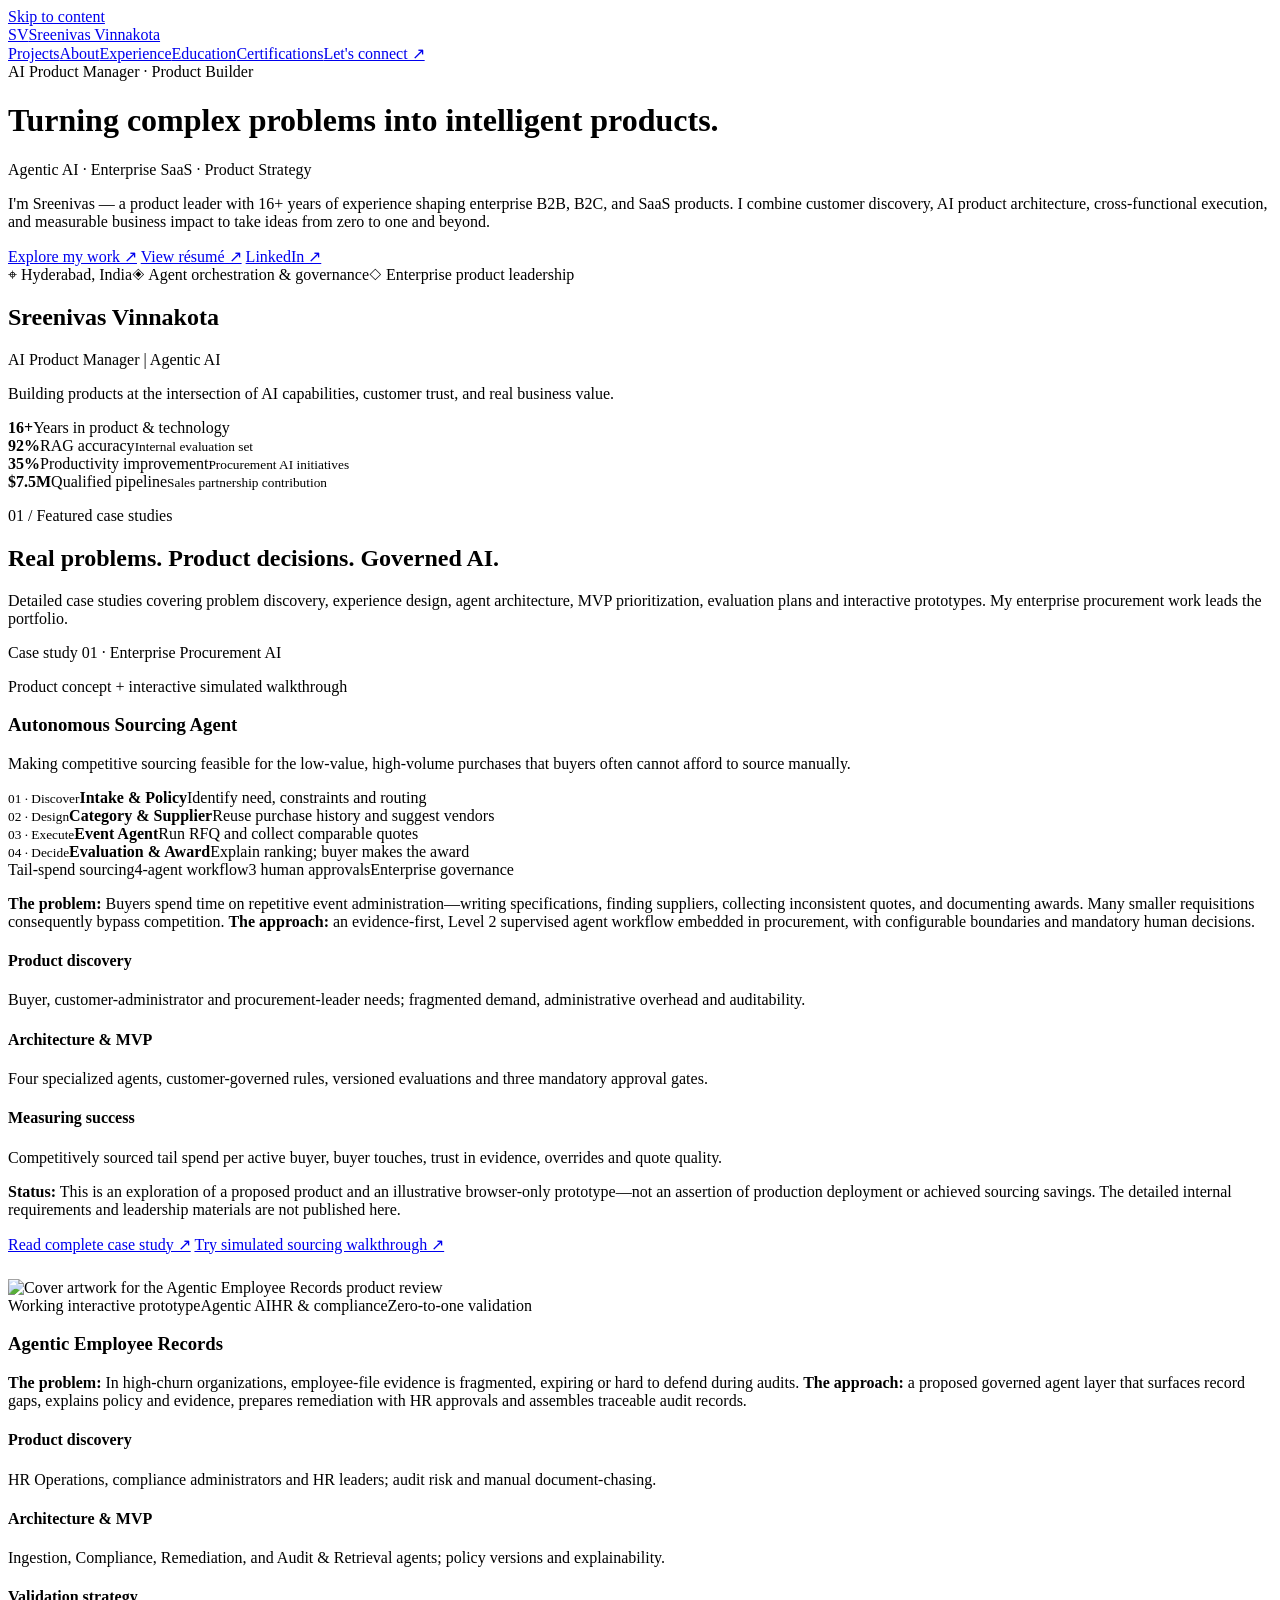
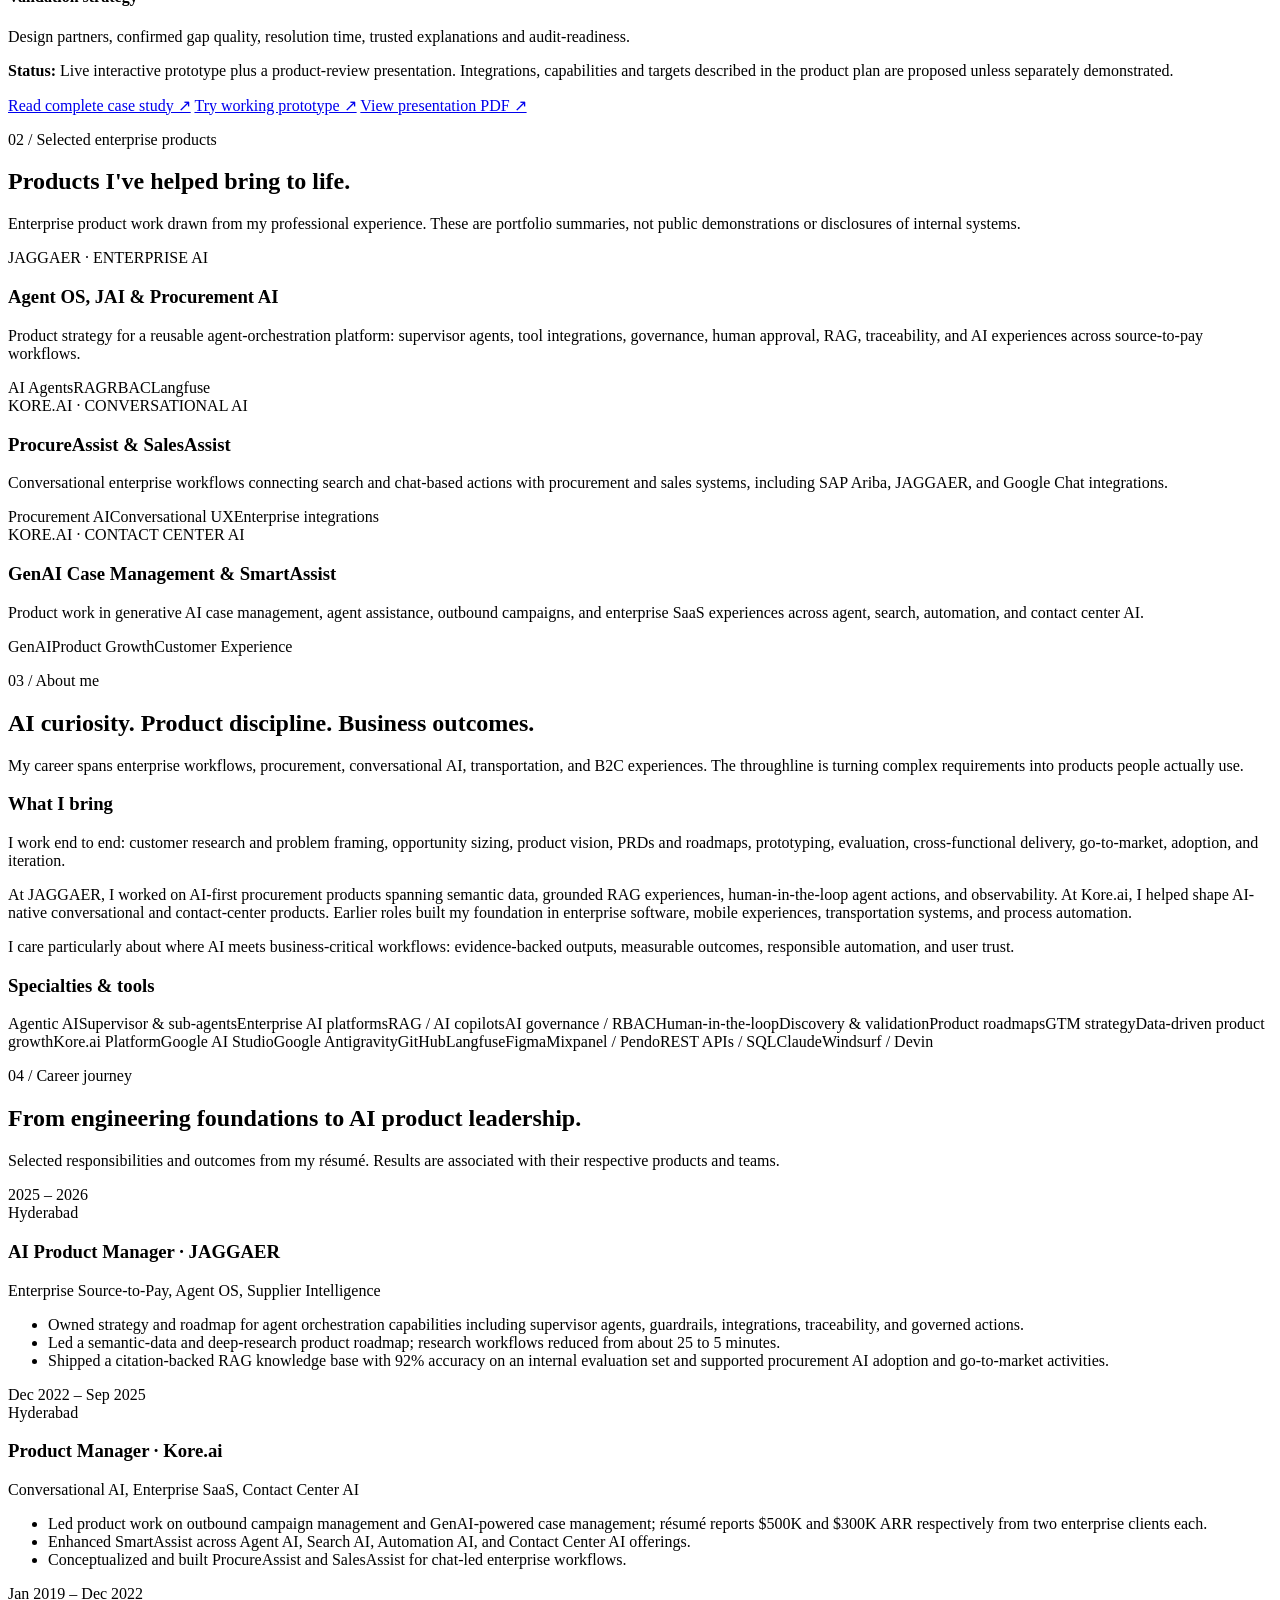
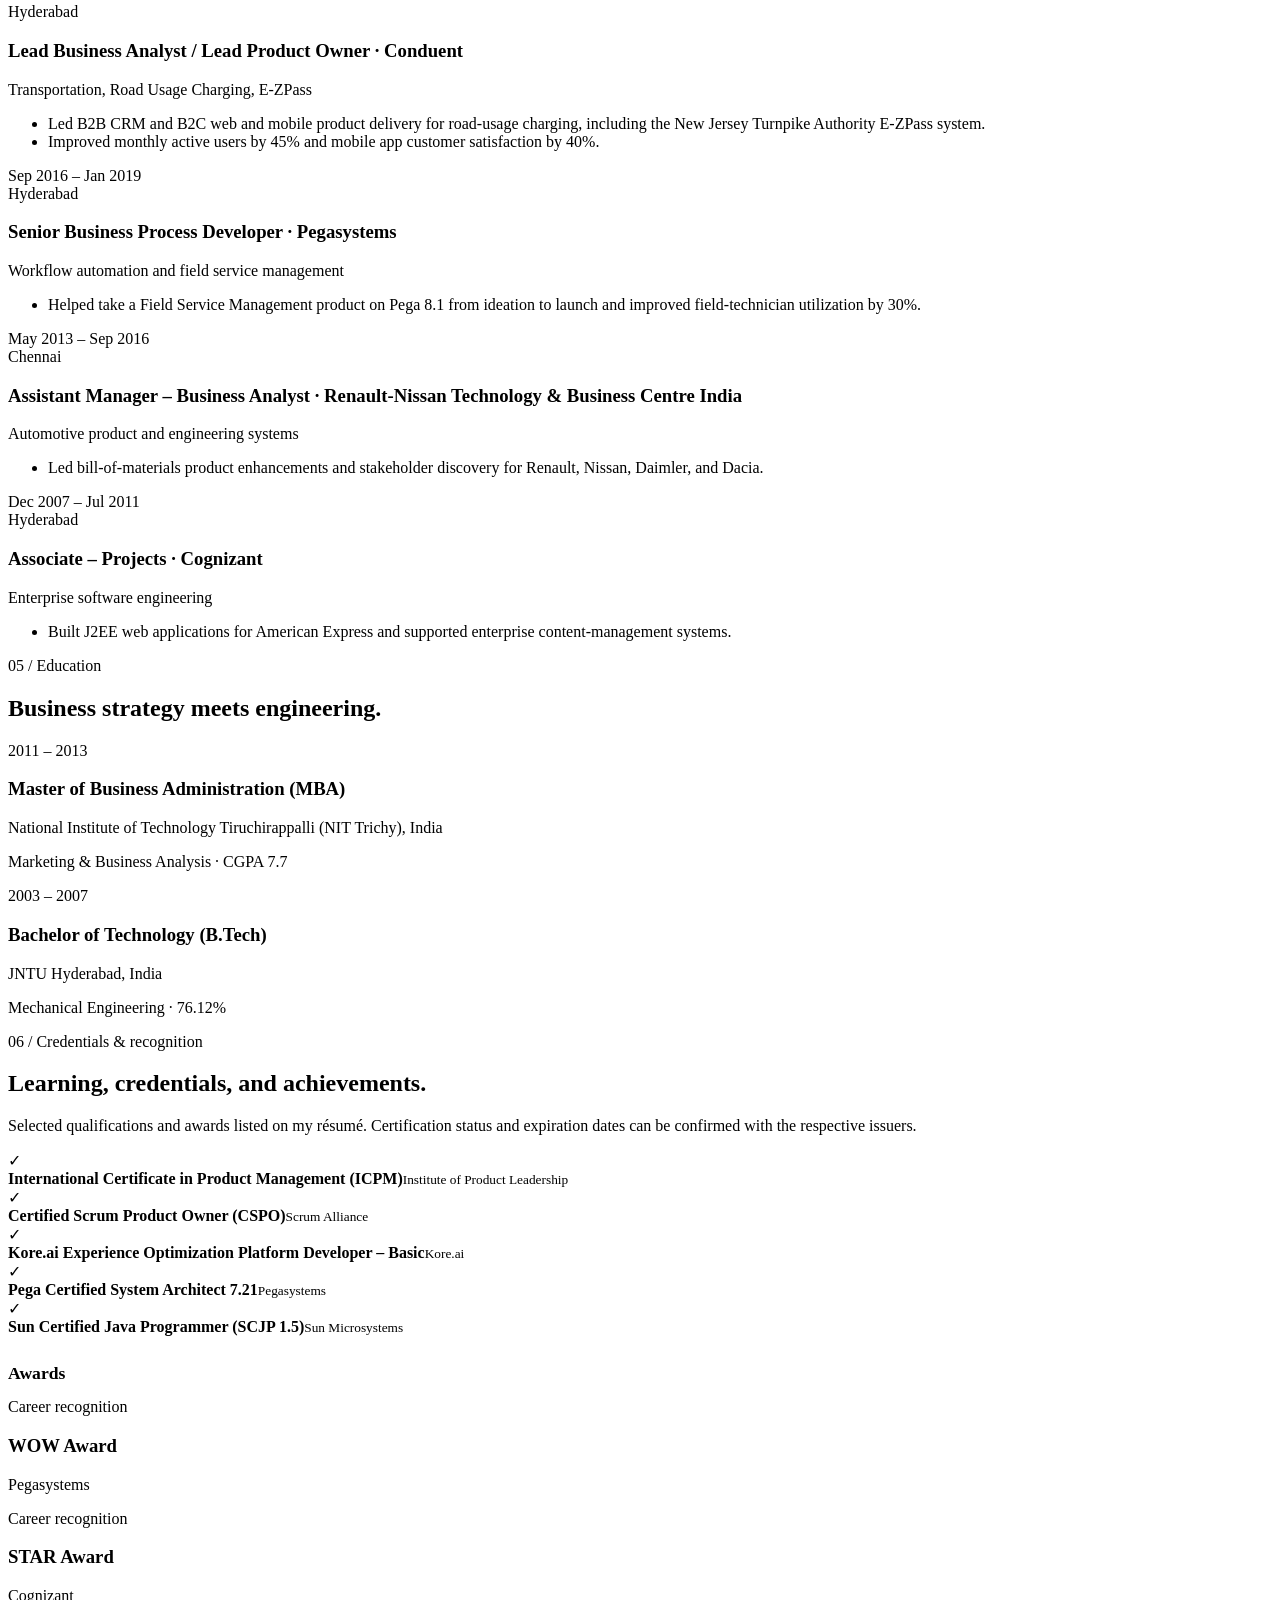
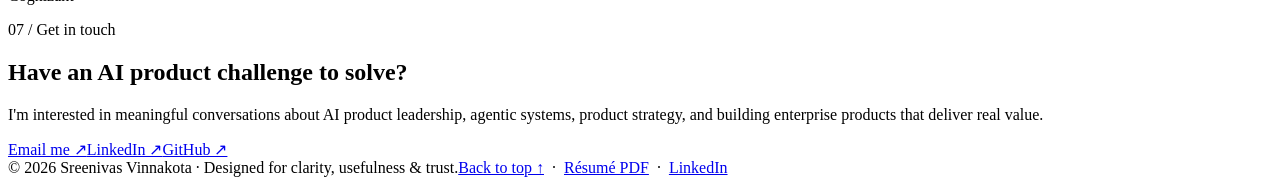
==== commit 8037b5b9: "Update index.html" ====
--- a/index.html
+++ b/index.html
@@ -10,175 +10,7 @@
   <meta property="og:description" content="Agentic AI, enterprise product strategy and working AI prototypes. Explore my projects, impact, and career.">
   <meta name="referrer" content="strict-origin-when-cross-origin">
   <title>Sreenivas Vinnakota | AI Product Manager &amp; Product Builder</title>
-  <style>
-    :root {
-      color-scheme: dark;
-      --bg:#08111f; --surface:#101e30; --surface2:#14253a; --line:#284056;
-      --text:#eaf3fb; --muted:#a2b6ca; --accent:#5fe1d0; --blue:#80b5ff; --white:#ffffff;
-      --max:1160px; --radius:18px;
-    }
-    * { box-sizing:border-box; }
-    html { scroll-behavior:smooth; scroll-padding-top:92px; }
-    body { background:var(--bg); color:var(--text); margin:0; font:16px/1.65 -apple-system, BlinkMacSystemFont, "Segoe UI", Inter, Roboto, Arial, sans-serif; }
-    body::before { content:""; position:absolute; z-index:-1; inset:0 0 auto; height:840px; pointer-events:none;
-      background: radial-gradient(ellipse 50% 55% at 73% 20%,rgba(40,132,186,.21),transparent 70%), radial-gradient(ellipse 42% 54% at 15% 3%,rgba(45,181,154,.13),transparent 70%); }
-    a { color:inherit; text-underline-offset:3px; }
-    a:hover { color:var(--accent); }
-    :focus-visible { outline:3px solid var(--accent); outline-offset:4px; border-radius:4px; }
-    img { max-width:100%; height:auto; display:block; }
-    .container { width:min(var(--max),calc(100% - 44px)); margin-inline:auto; }
-    .skip { position:absolute; left:12px; top:-100px; padding:10px 15px; z-index:99; background:var(--white); color:#061120; }
-    .skip:focus { top:10px; }
-    .topbar { position:sticky; top:0; z-index:20; backdrop-filter:blur(18px); background:rgba(8,17,31,.90); border-bottom:1px solid rgba(124,170,195,.17); }
-    .nav { height:76px; display:flex; align-items:center; justify-content:space-between; gap:20px; }
-    .brand { display:flex; gap:12px; align-items:center; text-decoration:none; font-weight:800; letter-spacing:-.02em; white-space:nowrap; }
-    .logo { display:grid; place-items:center; width:39px; height:39px; background:linear-gradient(135deg,#53d6c6,#5699ff); color:#071321; border-radius:12px; font-weight:900; letter-spacing:-.07em; }
-    .navlinks { display:flex; align-items:center; gap:23px; }
-    .navlinks a { font-size:.88rem; text-decoration:none; color:#c6d9e6; font-weight:600; }
-    .navlinks a:hover { color:var(--accent); }
-    .mini-contact { border:1px solid #3d7b83; padding:10px 15px; border-radius:12px; }
-    .hero { padding:100px 0 84px; display:grid; grid-template-columns:1.24fr .76fr; align-items:center; gap:52px; }
-    .eyebrow { display:inline-flex; align-items:center; gap:10px; color:var(--accent); font-size:.78rem; font-weight:800; letter-spacing:.13em; text-transform:uppercase; }
-    .dot { display:inline-block; width:8px; height:8px; border-radius:50%; background:var(--accent); box-shadow:0 0 0 5px rgba(95,225,208,.1); }
-    h1,h2,h3,h4,p { margin-top:0; }
-    h1 { margin:22px 0 13px; font-size:clamp(3rem,5.4vw,5.3rem); line-height:1.06; letter-spacing:-.055em; }
-    .gradient-text { color:var(--accent); }
-    .hero-role { font-size:1.3rem; color:#c7d9e8; font-weight:650; letter-spacing:-.017em; margin-bottom:16px; }
-    .lede { max-width:655px; color:var(--muted); font-size:1.08rem; line-height:1.85; }
-    .buttons { display:flex; gap:12px; flex-wrap:wrap; margin:28px 0 24px; }
-    .btn { display:inline-flex; align-items:center; justify-content:center; gap:9px; padding:12px 18px; border:1px solid #456277; border-radius:11px; text-decoration:none; font-weight:750; font-size:.91rem; background:#152638; color:#e8f4fc; transition:transform .17s, background .17s; }
-    .btn:hover { transform:translateY(-2px); color:#061321; background:var(--accent); border-color:var(--accent); }
-    .btn.primary { background:var(--accent); border-color:var(--accent); color:#051d25; }
-    .btn.primary:hover { background:#b4fff2; }
-    .btn.secondary { background:transparent; }
-    .hero-meta { display:flex; align-items:center; flex-wrap:wrap; gap:13px 22px; color:#97b2c9; font-size:.9rem; }
-    .hero-meta span { display:inline-flex; gap:7px; align-items:center; }
-    .profile-card { padding:29px; border-radius:27px; border:1px solid #294c60; background:linear-gradient(142deg,#18334a,#101d2c 66%,#14253d); box-shadow:0 35px 90px rgba(0,0,0,.22); }
-    .photo-wrap { width:min(100%,285px); aspect-ratio:1; margin:8px auto 24px; position:relative; border-radius:50%; border:8px solid #203c55; box-shadow:0 0 0 2px #3b7a88,0 20px 50px rgba(0,0,0,.30); overflow:hidden; display:grid; place-items:center; background:linear-gradient(145deg,#245067,#1d2f4b); }
-    .photo-wrap::before { content:"SV"; position:absolute; font-size:5.2rem; font-weight:800; color:#82d8db; }
-    .photo-wrap img { width:100%; height:100%; object-fit:cover; position:relative; }
-    .profile-card h2 { text-align:center; font-size:1.38rem; margin:0 0 3px; letter-spacing:-.02em; }
-    .profile-card .role { color:var(--accent); font-size:.92rem; text-align:center; margin:0 0 14px; }
-    .profile-card .quote { text-align:center; margin:0; font-size:.91rem; color:#acc4d5; }
-    .stats { display:grid; grid-template-columns:repeat(4,1fr); gap:14px; margin:0 auto 102px; }
-    .stat { padding:25px 23px; background:#111f31; border:1px solid #243a51; border-radius:15px; }
-    .stat strong { display:block; color:var(--accent); letter-spacing:-.04em; line-height:1.2; font-size:2.1rem; }
-    .stat span { display:block; margin-top:8px; color:#afc2d2; font-size:.83rem; }
-    .stat small { display:block; color:#819db3; margin-top:5px; font-size:.72rem; }
-    section { padding-block:42px; }
-    .section-head { max-width:820px; margin-bottom:32px; }
-    .kicker { color:var(--accent); font-size:.78rem; font-weight:800; letter-spacing:.12em; text-transform:uppercase; margin:0 0 10px; }
-    .section-head h2 { font-size:clamp(2rem,3.3vw,3.1rem); line-height:1.17; letter-spacing:-.045em; margin-bottom:11px; }
-    .section-head p { color:var(--muted); font-size:1rem; line-height:1.8; }
-    .card { background:var(--surface); border:1px solid var(--line); border-radius:var(--radius); }
-    .featured { overflow:hidden; }
-    .project-media { overflow:hidden; background:#0e1c31; border-bottom:1px solid #294258; }
-    .project-media img { width:100%; aspect-ratio:2/1; object-fit:cover; object-position:center 36%; }
-    .feature-body { padding:30px; }
-    .pills { display:flex; gap:9px; flex-wrap:wrap; margin-bottom:13px; }
-    .pill { display:inline-block; font-size:.76rem; font-weight:750; color:#acd2f5; border:1px solid #315276; background:#172b43; padding:5px 10px; border-radius:99px; }
-    .pill.mint { color:#9bf2e2; background:rgba(29,110,103,.23); border-color:#2e706d; }
-    .feature-body h3 { font-size:clamp(1.65rem,2.65vw,2.45rem); margin-bottom:12px; line-height:1.15; letter-spacing:-.03em; }
-    .feature-body .intro { color:#b8cddd; max-width:940px; font-size:1rem; }
-    .three-col { display:grid; grid-template-columns:repeat(3,minmax(0,1fr)); gap:14px; margin:23px 0; }
-    .info { border:1px solid #2a4158; border-radius:13px; padding:18px; background:#112338; }
-    .info h4 { margin-bottom:7px; font-size:1rem; color:#b0f1e8; }
-    .info p { margin:0; color:#aabfd0; font-size:.89rem; }
-    .feature-body h4.subhead { font-size:1.07rem; margin:27px 0 14px; }
-    .agent-grid { display:grid; grid-template-columns:repeat(4,minmax(0,1fr)); gap:11px; margin-top:8px; }
-    .agent { background:linear-gradient(160deg,#1a3550,#15273b); border:1px solid #3a5971; border-radius:12px; padding:16px; }
-    .agent .step { width:30px; height:30px; display:grid; place-items:center; border-radius:8px; background:#284b58; color:#91eee0; font-size:.85rem; font-weight:850; margin-bottom:10px; }
-    .agent h5 { margin:0 0 6px; font-size:.88rem; }
-    .agent p { margin:0; font-size:.8rem; color:#a4bdd2; line-height:1.6; }
-    .note { margin:19px 0 0; color:#a6c5d4; padding:13px 16px; background:#102738; border-left:3px solid var(--accent); border-radius:0 8px 8px 0; font-size:.87rem; }
-    .project-actions { margin-top:25px; display:flex; gap:12px; flex-wrap:wrap; }
-    .project-actions .btn { min-width:165px; }
-    .smallcaps { font-size:.78rem; font-weight:800; text-transform:uppercase; letter-spacing:.09em; color:#6dddcf; }
-    .other-grid { display:grid; grid-template-columns:repeat(3,minmax(0,1fr)); gap:16px; }
-    .other { padding:24px; }
-    .other h3 { margin:12px 0 9px; font-size:1.16rem; letter-spacing:-.02em; }
-    .other p { color:#a7bed0; font-size:.9rem; margin-bottom:16px; }
-    .other .tag { color:#8bf0dd; font-size:.75rem; font-weight:700; letter-spacing:.08em; }
-    .other .links { margin-top:15px; display:flex; gap:12px; flex-wrap:wrap; font-size:.83rem; }
-    .text-link { color:#8ecaff; font-weight:750; text-decoration:none; }
-    .about-grid { display:grid; grid-template-columns:1.1fr .9fr; gap:18px; }
-    .about-box { padding:29px; }
-    .about-box p { color:#b5c9d8; }
-    .about-box p:last-child { margin-bottom:0; }
-    .skill-items { display:flex; flex-wrap:wrap; gap:9px; margin-top:10px; }
-    .skill-items span { border:1px solid #365067; background:#152a40; border-radius:9px; padding:7px 10px; font-size:.81rem; color:#b9d7e8; }
-    .timeline { display:grid; gap:15px; }
-    .job { display:grid; grid-template-columns:205px 1fr; gap:20px; padding:26px; }
-    .job-period { color:var(--accent); font-size:.8rem; font-weight:800; padding-top:3px; }
-    .job h3 { font-size:1.17rem; line-height:1.35; margin:0 0 4px; }
-    .job .company { color:#9fc2d8; font-size:.88rem; margin-bottom:12px; }
-    .job ul { margin:0; padding-left:18px; color:#b1c7d7; font-size:.9rem; }
-    .job li + li { margin-top:6px; }
-    .education-grid { display:grid; grid-template-columns:repeat(2,1fr); gap:16px; }
-    .edu { padding:25px; }
-    .edu .years { color:var(--accent); font-size:.83rem; font-weight:750; }
-    .edu h3 { margin:7px 0 6px; font-size:1.21rem; }
-    .edu p { color:var(--muted); margin:0; font-size:.91rem; }
-    .cert-grid { display:grid; grid-template-columns:repeat(2,minmax(0,1fr)); gap:13px; }
-    .cert { padding:17px 20px; display:flex; gap:14px; align-items:flex-start; }
-    .cert .check { flex:0 0 24px; width:24px; height:24px; display:grid; place-items:center; background:#204638; border:1px solid #377f65; color:#9effd6; border-radius:50%; font-size:.79rem; font-weight:bold; }
-    .cert strong { display:block; font-size:.92rem; font-weight:750; line-height:1.45; }
-    .cert small { display:block; color:#a1b8cb; margin-top:3px; }
-    .awards { display:flex; gap:13px; flex-wrap:wrap; }
-    .award { flex:1; min-width:220px; padding:24px; }
-    .award h3 { color:#f7d998; font-size:1.1rem; margin:7px 0; }
-    .award p { color:#b4c7d5; font-size:.89rem; margin:0; }
-    .contact-card { margin-top:10px; padding:44px; display:flex; align-items:center; justify-content:space-between; gap:28px; background:linear-gradient(120deg,#123342,#132138 72%); }
-    .contact-card h2 { font-size:clamp(1.8rem,3vw,2.65rem); letter-spacing:-.04em; margin:0 0 9px; }
-    .contact-card p { max-width:560px; color:#aecbdc; margin:0; }
-    .contact-card .buttons { margin:0; }
-    footer { margin-top:70px; border-top:1px solid #294057; padding:30px 0 40px; }
-    .footer-grid { display:flex; justify-content:space-between; flex-wrap:wrap; gap:15px; color:#92a9be; font-size:.83rem; }
-    .footer-grid a { text-decoration:none; }
-
-    /* Autonomous Sourcing Agent — public case study */
-    .sourcing-feature { margin-top:25px; scroll-margin-top:98px; }
-    .sourcing-banner { padding:34px 34px 30px; background:linear-gradient(125deg,#0e3040 0%,#16273f 58%,#1b2c49 100%); border-bottom:1px solid #355369; }
-    .sourcing-banner-top { display:flex; justify-content:space-between; flex-wrap:wrap; align-items:center; gap:18px; margin-bottom:26px; }
-    .sourcing-banner .kicker { margin:0; }
-    .sourcing-banner-top .pill { margin:0; }
-    .sourcing-banner h3 { font-size:clamp(1.55rem,3vw,2.65rem); line-height:1.18; letter-spacing:-.04em; margin-bottom:8px; }
-    .sourcing-banner .summary { color:#bad5e1; margin:0 0 25px; max-width:850px; font-size:1rem; }
-    .sourcing-flow { display:grid; grid-template-columns:repeat(4,minmax(0,1fr)); gap:10px; }
-    .sourcing-node { position:relative; padding:15px 16px; border:1px solid rgba(101,205,205,.34); border-radius:12px; background:rgba(6,20,35,.45); }
-    .sourcing-node:not(:last-child)::after { content:'→'; position:absolute; top:50%; right:-11px; transform:translateY(-50%); color:#90e5d8; font-size:1.3rem; z-index:1; font-weight:800; }
-    .sourcing-node small { color:var(--accent); display:block; font-size:.71rem; font-weight:850; letter-spacing:.08em; text-transform:uppercase; margin-bottom:4px; }
-    .sourcing-node strong { font-size:.94rem; line-height:1.3; display:block; }
-    .sourcing-node span { font-size:.77rem; color:#a8c4d4; line-height:1.5; display:block; margin-top:4px; }
-    .sourcing-gates { display:grid; grid-template-columns:repeat(3,minmax(0,1fr)); gap:11px; margin:14px 0 24px; }
-    .sourcing-gate { display:flex; align-items:flex-start; gap:10px; background:#172a3e; padding:15px; border:1px solid #355168; border-radius:12px; }
-    .sourcing-gate .gate-number { font-size:.73rem; font-weight:900; color:#072525; background:#79e6d9; flex-shrink:0; border-radius:7px; padding:4px 7px; }
-    .sourcing-gate strong { display:block; font-size:.88rem; }
-    .sourcing-gate p { margin:3px 0 0; color:#a5bccf; font-size:.8rem; line-height:1.5; }
-    .sourcing-bottom { background:#102438; border:1px solid #27445b; padding:17px 19px; border-radius:12px; margin:20px 0 0; }
-    .sourcing-bottom h4 { margin:0 0 6px; color:#c8fff4; }
-    .sourcing-bottom p { margin:0; color:#aac6d7; font-size:.9rem; }
-    .sourcing-metric { display:flex; flex-wrap:wrap; gap:10px; margin:15px 0 0; }
-    .sourcing-metric span { color:#a8d8ef; background:#132c45; border:1px solid #2d5268; border-radius:9px; font-size:.79rem; padding:6px 10px; }
-    @media(max-width:760px) { .sourcing-flow { grid-template-columns:repeat(2,1fr); } .sourcing-node::after { display:none; } .sourcing-gates { grid-template-columns:1fr; } .sourcing-banner { padding:25px 20px; } }
-    @media(max-width:460px) { .sourcing-flow { grid-template-columns:1fr; } }
-    @media(max-width:950px) { .hero { gap:32px; } .navlinks { gap:12px; } .stat { padding:18px; } .agent-grid { grid-template-columns:repeat(2,1fr); } }
-    @media(max-width:760px) {
-      .nav { height:auto; min-height:70px; padding:14px 0; flex-wrap:wrap; }
-      .brand { font-size:.95rem; }
-      .navlinks { width:100%; overflow-x:auto; gap:17px; padding-bottom:3px; }
-      .navlinks a { font-size:.8rem; white-space:nowrap; }
-      .hero { grid-template-columns:1fr; padding:55px 0 45px; }
-      .profile-card { max-width:450px; width:100%; margin:auto; }
-      .stats { grid-template-columns:repeat(2,1fr); margin-bottom:55px; }
-      .three-col,.other-grid,.about-grid,.education-grid,.cert-grid { grid-template-columns:1fr; }
-      .job { grid-template-columns:1fr; gap:6px; padding:20px; }
-      .contact-card { flex-direction:column; align-items:flex-start; padding:28px; }
-    }
-    @media(max-width:460px) { .container { width:min(var(--max),calc(100% - 28px)); } h1 { font-size:3rem; } .hero-meta { font-size:.8rem; } .agent-grid { grid-template-columns:1fr; } .feature-body { padding:20px; } .stat strong { font-size:1.6rem; } .buttons .btn { flex:1; } .profile-card { padding:22px; } }
-    @media(prefers-reduced-motion:reduce) { html { scroll-behavior:auto; } .btn { transition:none; } }
-    @media print { .topbar,.buttons,.skip { display:none; } body { background:#fff; color:#111; } section,.card { break-inside:avoid; } }
-  </style>
+  <link rel="stylesheet" href="assets/site.css">
 </head>
 <body>
   <a class="skip" href="#main">Skip to content</a>
@@ -226,93 +58,56 @@
 
     <section class="container" id="projects">
       <div class="section-head">
-        <p class="kicker">01 / Featured projects</p>
-        <h2>Explore what I've built and how I think.</h2>
-        <p>From a hands-on AI prototype to enterprise products, this portfolio highlights the user problems, strategic choices, agentic workflows, and measurable outcomes behind my work.</p>
+        <p class="kicker">01 / Featured case studies</p>
+        <h2>Real problems. Product decisions. Governed AI.</h2>
+        <p>Detailed case studies covering problem discovery, experience design, agent architecture, MVP prioritization, evaluation plans and interactive prototypes. My enterprise procurement work leads the portfolio.</p>
       </div>
-      <article class="card featured" aria-labelledby="aer-title">
-        <div class="project-media"><img src="assets/agentic-employee-records-cover.webp" alt="Cover of the Agentic Employee Records product review presentation" width="1392" height="783" loading="lazy"></div>
+      <article class="card featured sourcing-feature" id="autonomous-sourcing" aria-labelledby="sourcing-title">
+        <div class="sourcing-banner">
+          <div class="sourcing-banner-top">
+            <p class="kicker">Case study 01 · Enterprise Procurement AI</p>
+            <span class="pill mint">Product concept + interactive simulated walkthrough</span>
+          </div>
+          <h3 id="sourcing-title">Autonomous Sourcing Agent</h3>
+          <p class="summary">Making competitive sourcing feasible for the low-value, high-volume purchases that buyers often cannot afford to source manually.</p>
+          <div class="sourcing-flow" aria-label="Proposed agent flow">
+            <div class="sourcing-node"><small>01 · Discover</small><strong>Intake &amp; Policy</strong><span>Identify need, constraints and routing</span></div>
+            <div class="sourcing-node"><small>02 · Design</small><strong>Category &amp; Supplier</strong><span>Reuse purchase history and suggest vendors</span></div>
+            <div class="sourcing-node"><small>03 · Execute</small><strong>Event Agent</strong><span>Run RFQ and collect comparable quotes</span></div>
+            <div class="sourcing-node"><small>04 · Decide</small><strong>Evaluation &amp; Award</strong><span>Explain ranking; buyer makes the award</span></div>
+          </div>
+        </div>
         <div class="feature-body">
-          <div class="pills"><span class="pill mint">Working prototype + product review</span><span class="pill">Agentic AI</span><span class="pill">HR Operations / Compliance</span><span class="pill">Zero-to-one product thinking</span></div>
-          <h3 id="aer-title">Agentic Employee Records</h3>
-          <p class="intro"><strong>Product vision:</strong> an AI-governed employee-record compliance and evidence automation layer for high-churn, labor-heavy workforces. Instead of another document repository, the concept focuses on detecting file gaps, explaining why they matter, guiding human-reviewed remediation, and making audit evidence defensible.</p>
+          <div class="pills"><span class="pill">Tail-spend sourcing</span><span class="pill">4-agent workflow</span><span class="pill">3 human approvals</span><span class="pill">Enterprise governance</span></div>
+          <p class="intro"><strong>The problem:</strong> Buyers spend time on repetitive event administration—writing specifications, finding suppliers, collecting inconsistent quotes, and documenting awards. Many smaller requisitions consequently bypass competition. <strong>The approach:</strong> an evidence-first, Level 2 supervised agent workflow embedded in procurement, with configurable boundaries and mandatory human decisions.</p>
           <div class="three-col">
-            <div class="info"><h4>Business problem</h4><p>Employee evidence is scattered across HRMS, document stores, and email. Manual reviews, missed expiries, unclear rule versions, and audit preparation create avoidable operational risk.</p></div>
-            <div class="info"><h4>Primary personas</h4><p>HR Operations Managers need speed; Compliance Administrators need rules, approvals, and traceability; VPs of HR and CHROs need audit-readiness and ROI evidence.</p></div>
-            <div class="info"><h4>My contribution</h4><p>Developed the product review and prototype experience, including problem framing, personas, solution strategy, agent roles, governance, phased roadmap, metrics, validation and GTM hypotheses.</p></div>
+            <div class="info"><h4>Product discovery</h4><p>Buyer, customer-administrator and procurement-leader needs; fragmented demand, administrative overhead and auditability.</p></div>
+            <div class="info"><h4>Architecture &amp; MVP</h4><p>Four specialized agents, customer-governed rules, versioned evaluations and three mandatory approval gates.</p></div>
+            <div class="info"><h4>Measuring success</h4><p>Competitively sourced tail spend per active buyer, buyer touches, trust in evidence, overrides and quote quality.</p></div>
           </div>
-          <h4 class="subhead">Proposed MVP architecture · four bounded agents</h4>
-          <div class="agent-grid" aria-label="Proposed agent design">
-            <div class="agent"><div class="step">01</div><h5>Ingestion Agent</h5><p>Connect to document sources, classify records, and map supporting evidence to employee files.</p></div>
-            <div class="agent"><div class="step">02</div><h5>Compliance Agent</h5><p>Evaluate completeness against policies; surface confidence, severity, and applicable rule versions.</p></div>
-            <div class="agent"><div class="step">03</div><h5>Remediation Agent</h5><p>Draft follow-ups and tasks, route approval, and track remediation SLAs and exceptions.</p></div>
-            <div class="agent"><div class="step">04</div><h5>Audit Agent</h5><p>Explain why records were flagged and compile source links and action history for reviews.</p></div>
-          </div>
-          <h4 class="subhead">Product principles &amp; validation approach</h4>
-          <div class="three-col">
-            <div class="info"><h4>Explain before acting</h4><p>Expose the source, rule, confidence, and evidence behind each finding. Maintain human approval before external communication or closure.</p></div>
-            <div class="info"><h4>Earn trust through metrics</h4><p>Measure confirmed findings, false positives, time to resolve, SLA breaches, and verified complete employee files.</p></div>
-            <div class="info"><h4>Validate before scaling</h4><p>Product-review recommendation: pursue 2–5 paid design partners and test trust, operational ROI, and buyer willingness to pay before full-scale development.</p></div>
-          </div>
-          <p class="note"><strong>Project status:</strong> The live URL opens an interactive prototype. The agent architecture, integrations, metrics, roadmap, pricing, and GTM details in the presentation are product proposals or validation targets—not claims that those capabilities are production-deployed or that those targets have been achieved.</p>
+          <p class="note"><strong>Status:</strong> This is an exploration of a proposed product and an illustrative browser-only prototype—not an assertion of production deployment or achieved sourcing savings. The detailed internal requirements and leadership materials are not published here.</p>
           <div class="project-actions">
-            <a class="btn primary" href="https://agentic-employee-record.vercel.app/" target="_blank" rel="noopener noreferrer" aria-label="Try Agentic Employee Records live prototype (opens new tab)">↗ Try the live prototype</a>
-            <a class="btn" href="assets/agentic-employee-records-product-review.pdf" target="_blank" rel="noopener noreferrer" aria-label="View Agentic Employee Records presentation (PDF opens in new tab)">▤ View product presentation</a>
-            <a class="btn secondary" href="https://github.com/vasuart-cloud/Agentic-Employee-Record" target="_blank" rel="noopener noreferrer">⌘ View GitHub project</a>
+            <a class="btn primary" href="projects/autonomous-sourcing-agent/">Read complete case study ↗</a>
+            <a class="btn" href="projects/autonomous-sourcing-agent/prototype.html">Try simulated sourcing walkthrough ↗</a>
           </div>
         </div>
       </article>
-
-      <article class="card featured sourcing-feature" id="autonomous-sourcing" aria-labelledby="sourcing-title">
-        <div class="sourcing-banner">
-          <div class="sourcing-banner-top">
-            <p class="kicker">Featured project 02 / Enterprise procurement AI</p>
-            <span class="pill mint">Product concept &amp; prototype exploration</span>
+      <article class="card featured" id="agentic-employee-records" aria-labelledby="aer-title" style="margin-top:25px">
+        <div class="project-media"><img src="assets/agentic-employee-records-cover.webp" alt="Cover artwork for the Agentic Employee Records product review" width="1392" height="783" loading="lazy"></div>
+        <div class="feature-body">
+          <div class="pills"><span class="pill mint">Working interactive prototype</span><span class="pill">Agentic AI</span><span class="pill">HR &amp; compliance</span><span class="pill">Zero-to-one validation</span></div>
+          <h3 id="aer-title">Agentic Employee Records</h3>
+          <p class="intro"><strong>The problem:</strong> In high-churn organizations, employee-file evidence is fragmented, expiring or hard to defend during audits. <strong>The approach:</strong> a proposed governed agent layer that surfaces record gaps, explains policy and evidence, prepares remediation with HR approvals and assembles traceable audit records.</p>
+          <div class="three-col">
+            <div class="info"><h4>Product discovery</h4><p>HR Operations, compliance administrators and HR leaders; audit risk and manual document-chasing.</p></div>
+            <div class="info"><h4>Architecture &amp; MVP</h4><p>Ingestion, Compliance, Remediation, and Audit &amp; Retrieval agents; policy versions and explainability.</p></div>
+            <div class="info"><h4>Validation strategy</h4><p>Design partners, confirmed gap quality, resolution time, trusted explanations and audit-readiness.</p></div>
           </div>
-          <h3 id="sourcing-title">Autonomous Sourcing Agent</h3>
-          <p class="summary">Making competitive sourcing practical for low-value, high-volume purchases — by automating sourcing administration while keeping procurement decisions and controls with people.</p>
-          <div class="sourcing-flow" aria-label="Proposed workflow: capture the request, build sourcing event, run the event, recommend an award">
-            <div class="sourcing-node"><small>01 · Capture</small><strong>Understand the need</strong><span>Conversational intake and policy check</span></div>
-            <div class="sourcing-node"><small>02 · Draft</small><strong>Prepare the event</strong><span>Past purchase context and suppliers</span></div>
-            <div class="sourcing-node"><small>03 · Execute</small><strong>Run sourcing</strong><span>Publish, collect and normalize quotes</span></div>
-            <div class="sourcing-node"><small>04 · Decide</small><strong>Explain the award</strong><span>Ranked options with cited evidence</span></div>
-          </div>
-        </div>
-        <div class="feature-body">
-          <div class="pills"><span class="pill">Tail-spend sourcing</span><span class="pill">Multi-agent orchestration</span><span class="pill">Human-in-the-loop</span><span class="pill">Procurement AI</span><span class="pill">AI governance</span></div>
-          <p class="intro"><strong>Product opportunity:</strong> Many small purchasing requests never go through a competitive sourcing event. They require much of the same manual effort as larger purchases, so procurement teams prioritize high-value events and often accept familiar suppliers and unchallenged prices. This concept turns the routine steps of sourcing into an agent-led workflow, while a buyer still approves the decision.</p>
-          <div class="three-col">
-            <div class="info"><h4>The pain point</h4><p>Buyers chase missing requirements, re-enter specifications, find suppliers, create RFQs, follow up on responses and manually compare inconsistent quotes. Fragmented demand and undocumented decisions compound the problem.</p></div>
-            <div class="info"><h4>Who it serves</h4><p>Tactical buyers want to source more requests with fewer touches. Customer administrators need safe configuration and oversight. Procurement leaders need more spend under management and defensible awards.</p></div>
-            <div class="info"><h4>My product contribution</h4><p>Developed the product concept, problem framing, buyer journeys, requirements, agent responsibilities, approval model, evaluation strategy, proposed roadmap and success metrics.</p></div>
-          </div>
-          <h4 class="subhead" id="sourcing-solution">Proposed solution · four specialized agents</h4>
-          <div class="agent-grid" aria-label="Autonomous Sourcing Agent proposed architecture">
-            <div class="agent"><div class="step">01</div><h5>Intake &amp; Policy Agent</h5><p>Interprets a conversational request, fills gaps and checks contracts, catalog options and routing policies.</p></div>
-            <div class="agent"><div class="step">02</div><h5>Category &amp; Supplier Agent</h5><p>Drafts specifications from relevant purchase history, identifies categories and recommends suppliers with reasons.</p></div>
-            <div class="agent"><div class="step">03</div><h5>Event Agent</h5><p>Prepares and monitors sourcing events, follows up for bids, and brings emailed quotes into one comparison.</p></div>
-            <div class="agent"><div class="step">04</div><h5>Evaluation &amp; Award Agent</h5><p>Compares bids against approved criteria and produces an explainable, evidence-linked award recommendation.</p></div>
-          </div>
-          <h4 class="subhead">Designed for supervised autonomy · three human approval gates</h4>
-          <div class="sourcing-gates" aria-label="Three proposed mandatory approval points">
-            <div class="sourcing-gate"><span class="gate-number">GATE 1</span><div><strong>Confirm the requirement</strong><p>The buyer reviews the item description and category before proceeding.</p></div></div>
-            <div class="sourcing-gate"><span class="gate-number">GATE 2</span><div><strong>Authorize the event</strong><p>The buyer approves suppliers and event details before outreach.</p></div></div>
-            <div class="sourcing-gate"><span class="gate-number">GATE 3</span><div><strong>Make the award</strong><p>A named human confirms or overrides the recommendation with a reason.</p></div></div>
-          </div>
-          <div class="three-col">
-            <div class="info"><h4>Evidence over black-box AI</h4><p>Show why one supplier outranks another, with traceable quotes, scoring criteria, exclusions and a recorded human decision — not an unsupported recommendation.</p></div>
-            <div class="info"><h4>Customer-controlled guardrails</h4><p>Use defined spend thresholds, scoring weights, supplier policies and approval routing. Test proposed changes with replay and scenario evaluations before publication.</p></div>
-            <div class="info"><h4>A deliberately narrow MVP</h4><p>Start with repeatable indirect tail-spend categories. Keep automated awards, negotiation and direct strategic sourcing out of the initial supervised scope.</p></div>
-          </div>
-          <div class="sourcing-bottom">
-            <h4>How I would measure product success</h4>
-            <p><strong>North-star metric:</strong> competitively sourced tail spend per active buyer. Supporting signals: buyer effort per event, request-to-event time, repeat usage, quote coverage, award acceptance and overrides, and how often buyers inspect supporting evidence.</p>
-            <div class="sourcing-metric"><span>Spend coverage</span><span>Time and buyer touches</span><span>Award trust and overrides</span><span>Evidence quality</span></div>
-          </div>
-          <p class="note"><strong>Project status &amp; disclosure:</strong> This is a generalized public case study of a proposed product approach and prototype exploration, <em>not</em> a claim of a live autonomous procurement service or measured pilot results. Detailed internal requirements and leadership materials are not published here. No public demo URL has been provided for this project.</p>
+          <p class="note"><strong>Status:</strong> Live interactive prototype plus a product-review presentation. Integrations, capabilities and targets described in the product plan are proposed unless separately demonstrated.</p>
           <div class="project-actions">
-            <a class="btn primary" href="mailto:sreenivas.vinnakota1@gmail.com?subject=Autonomous%20Sourcing%20Agent%20portfolio%20discussion">↗ Discuss this case study</a>
-            <a class="btn secondary" href="#sourcing-solution">Explore the agent approach ↑</a>
+            <a class="btn primary" href="projects/agentic-employee-records/">Read complete case study ↗</a>
+            <a class="btn" href="https://agentic-employee-record.vercel.app/" target="_blank" rel="noopener noreferrer">Try working prototype ↗</a>
+            <a class="btn secondary" href="assets/agentic-employee-records-product-review.pdf" target="_blank" rel="noopener noreferrer">View presentation PDF ↗</a>
           </div>
         </div>
       </article>
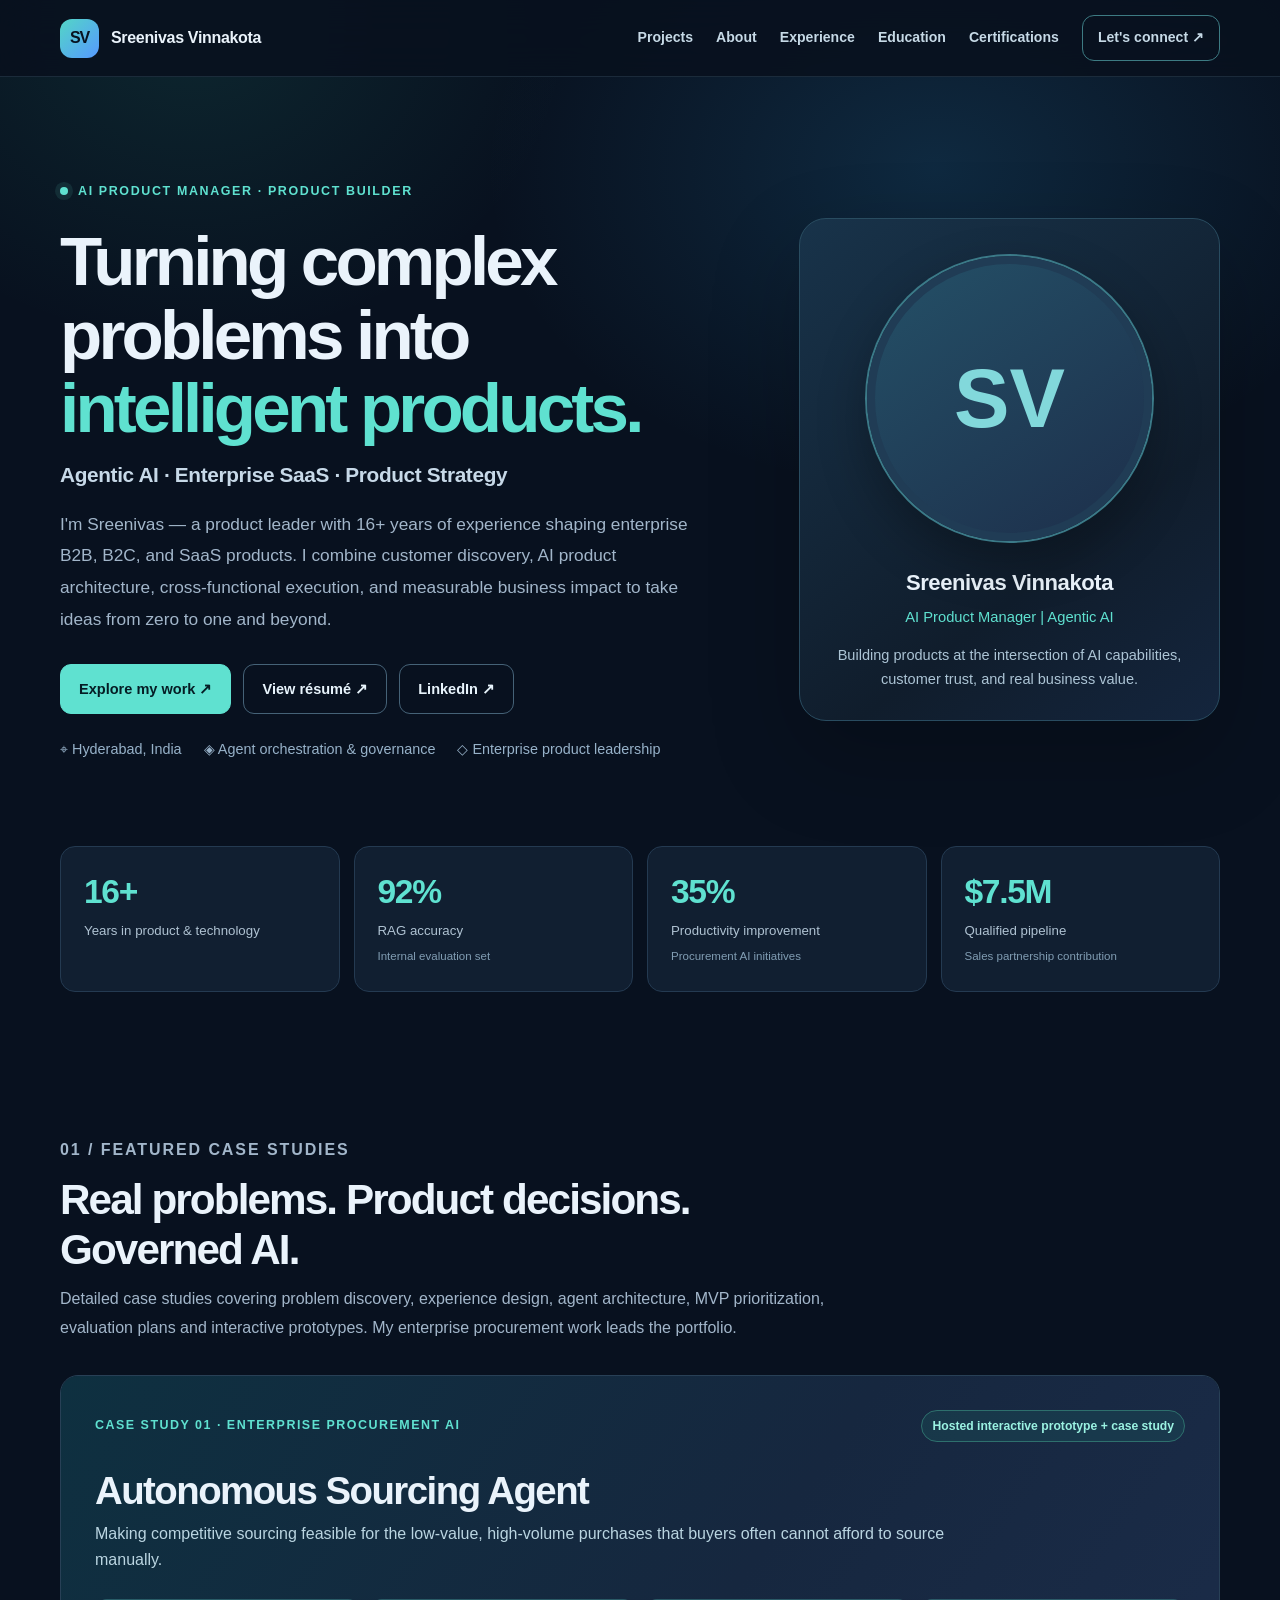
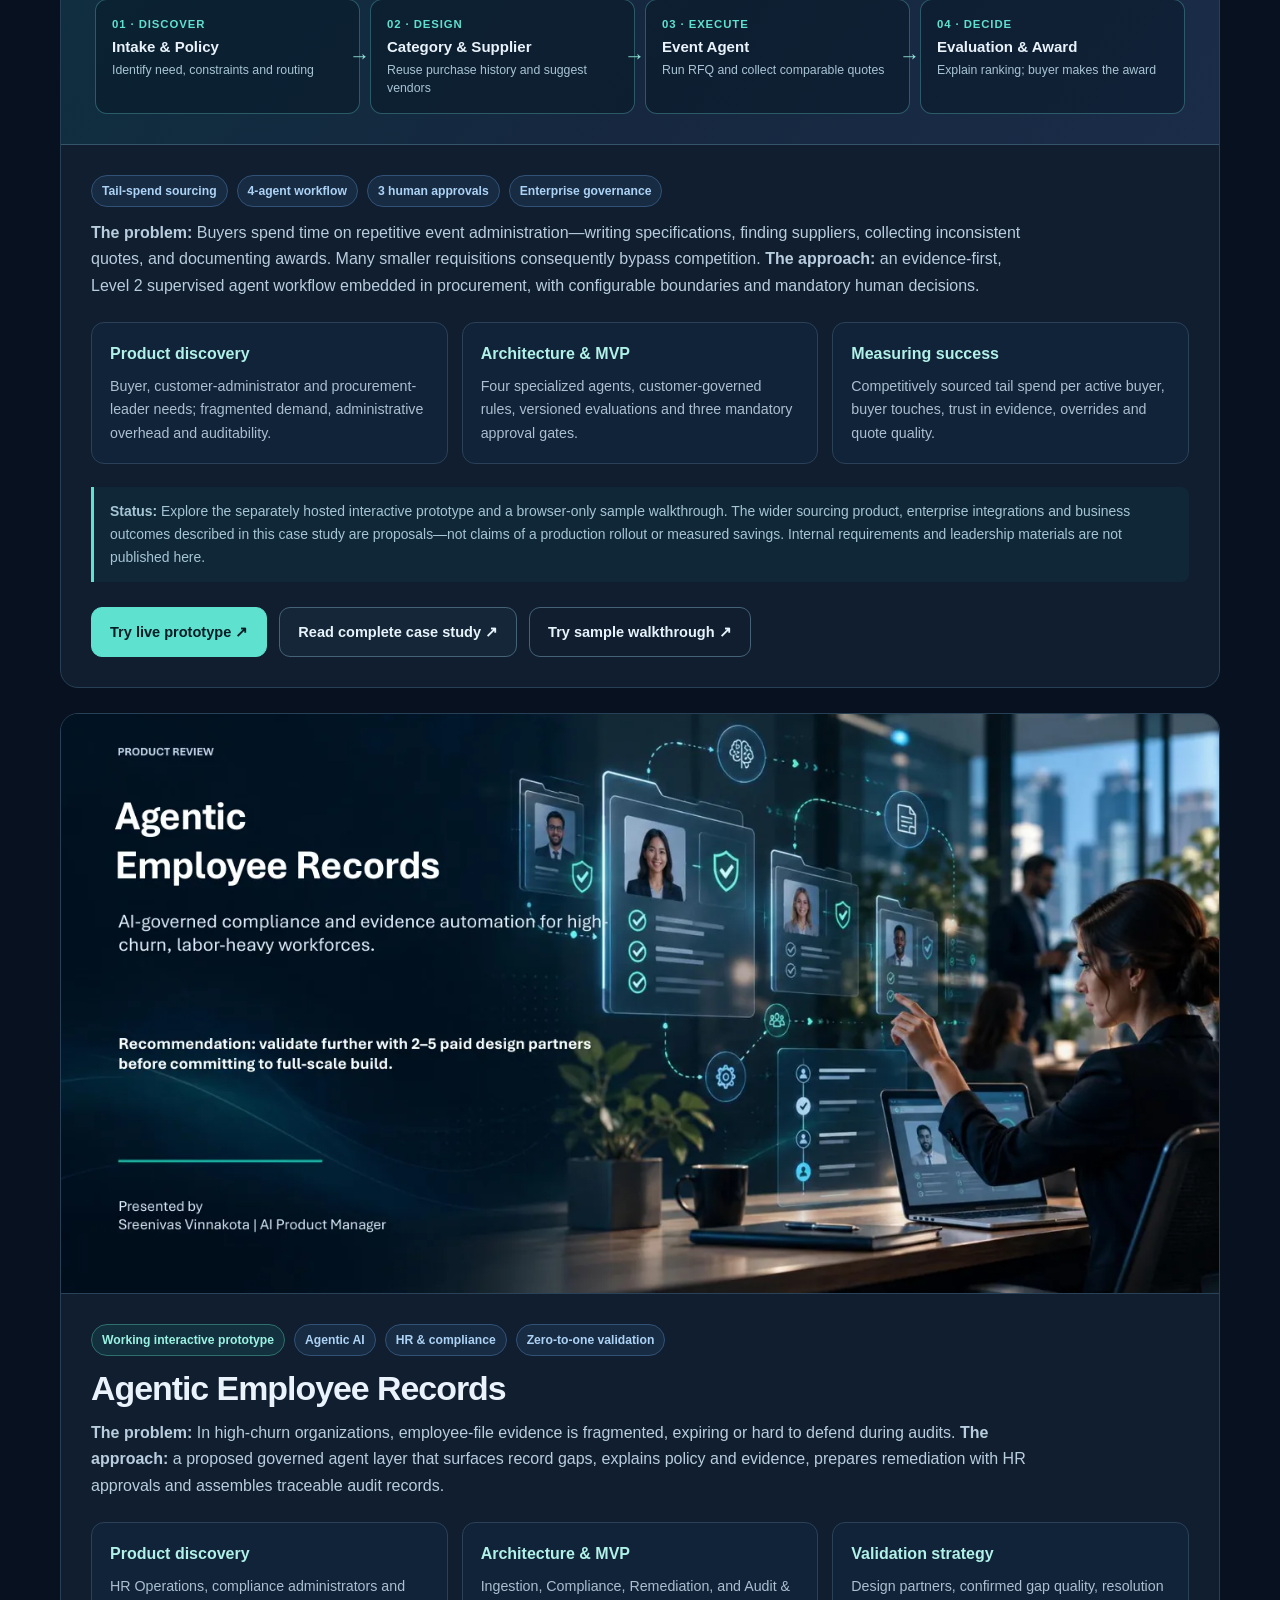
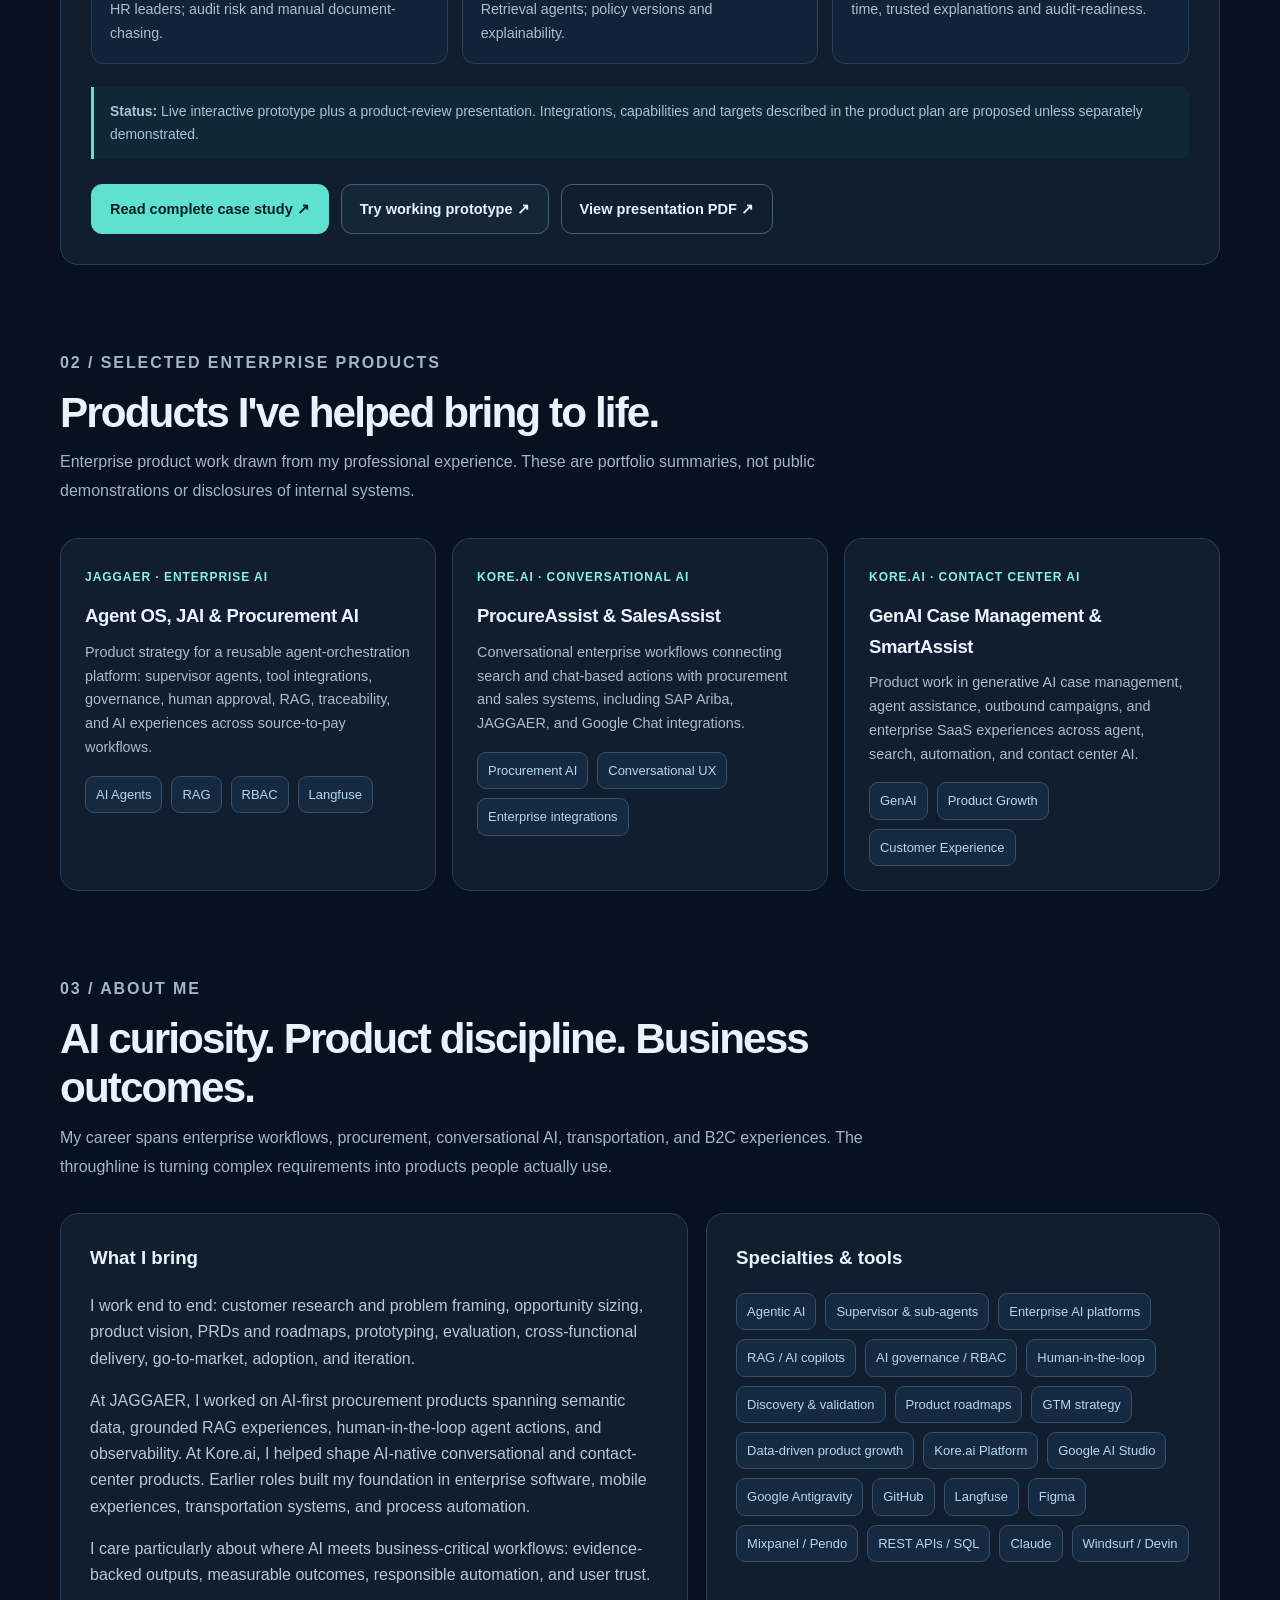
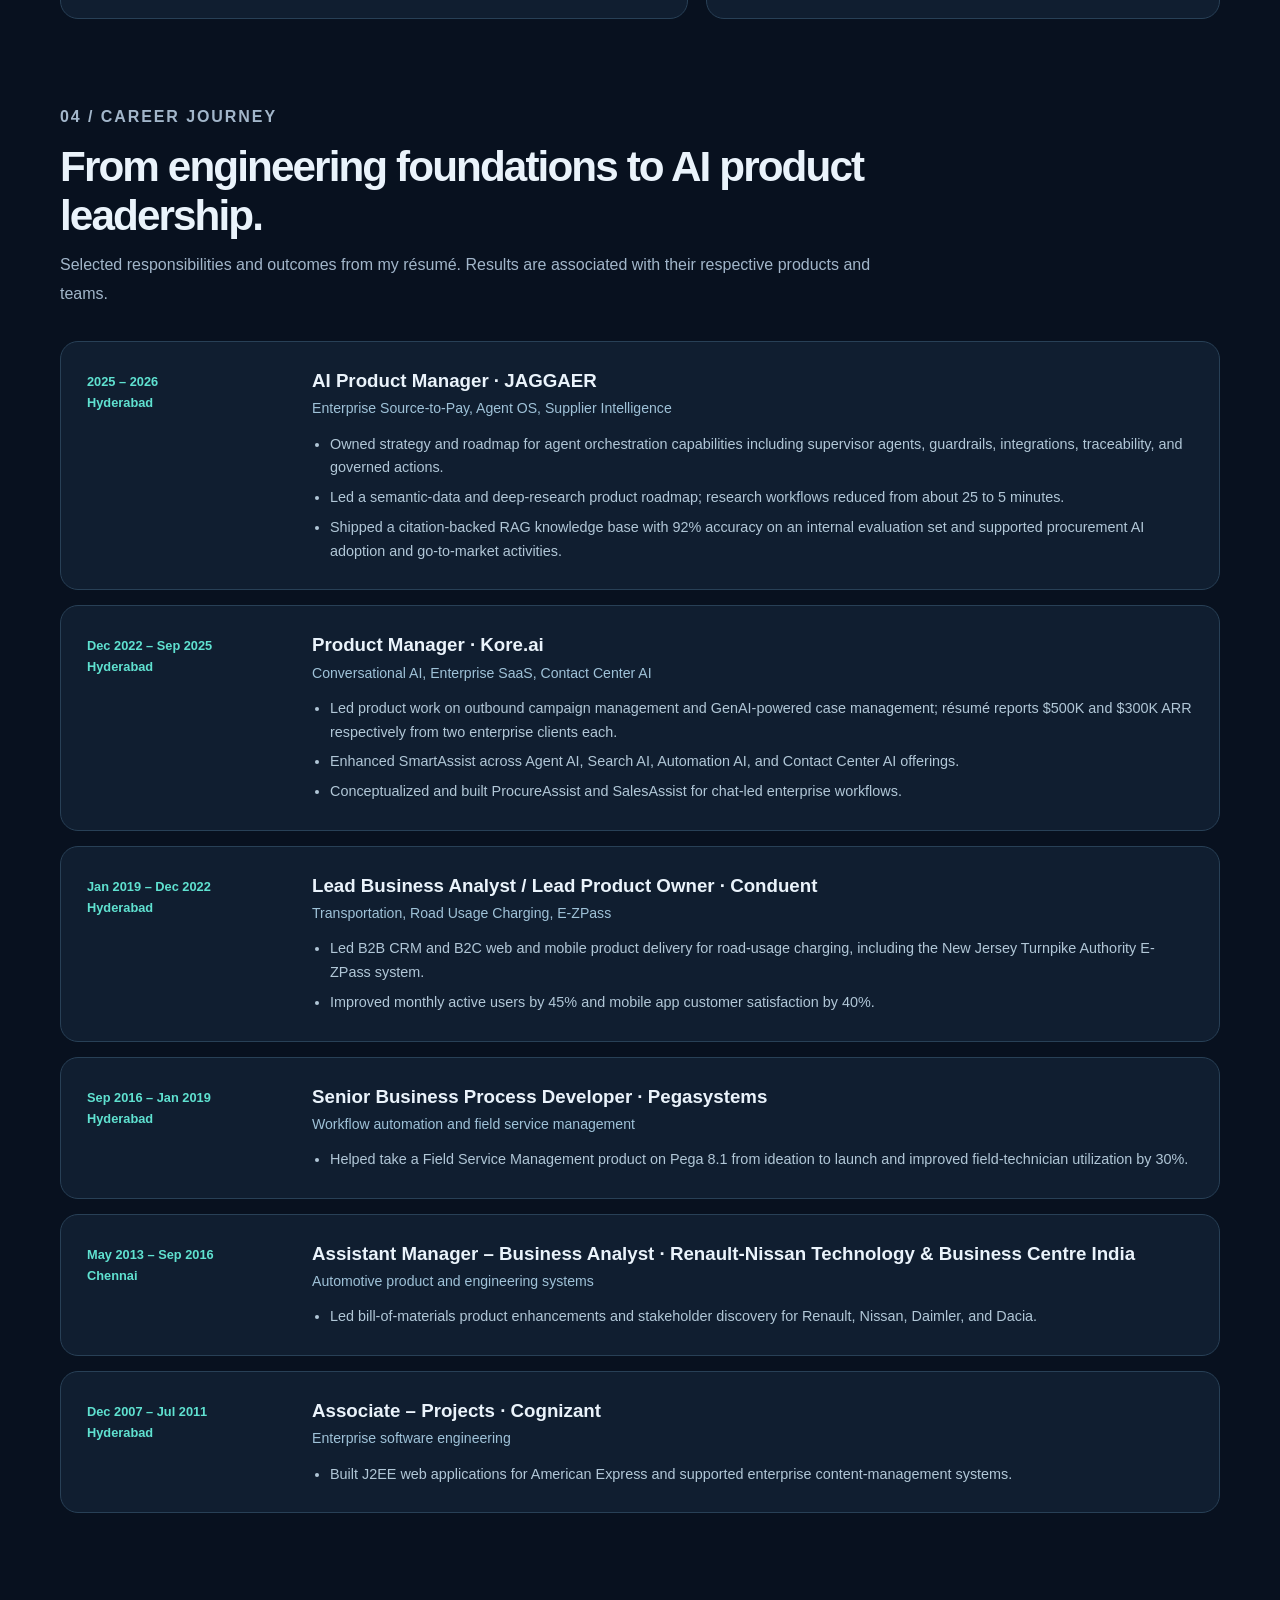
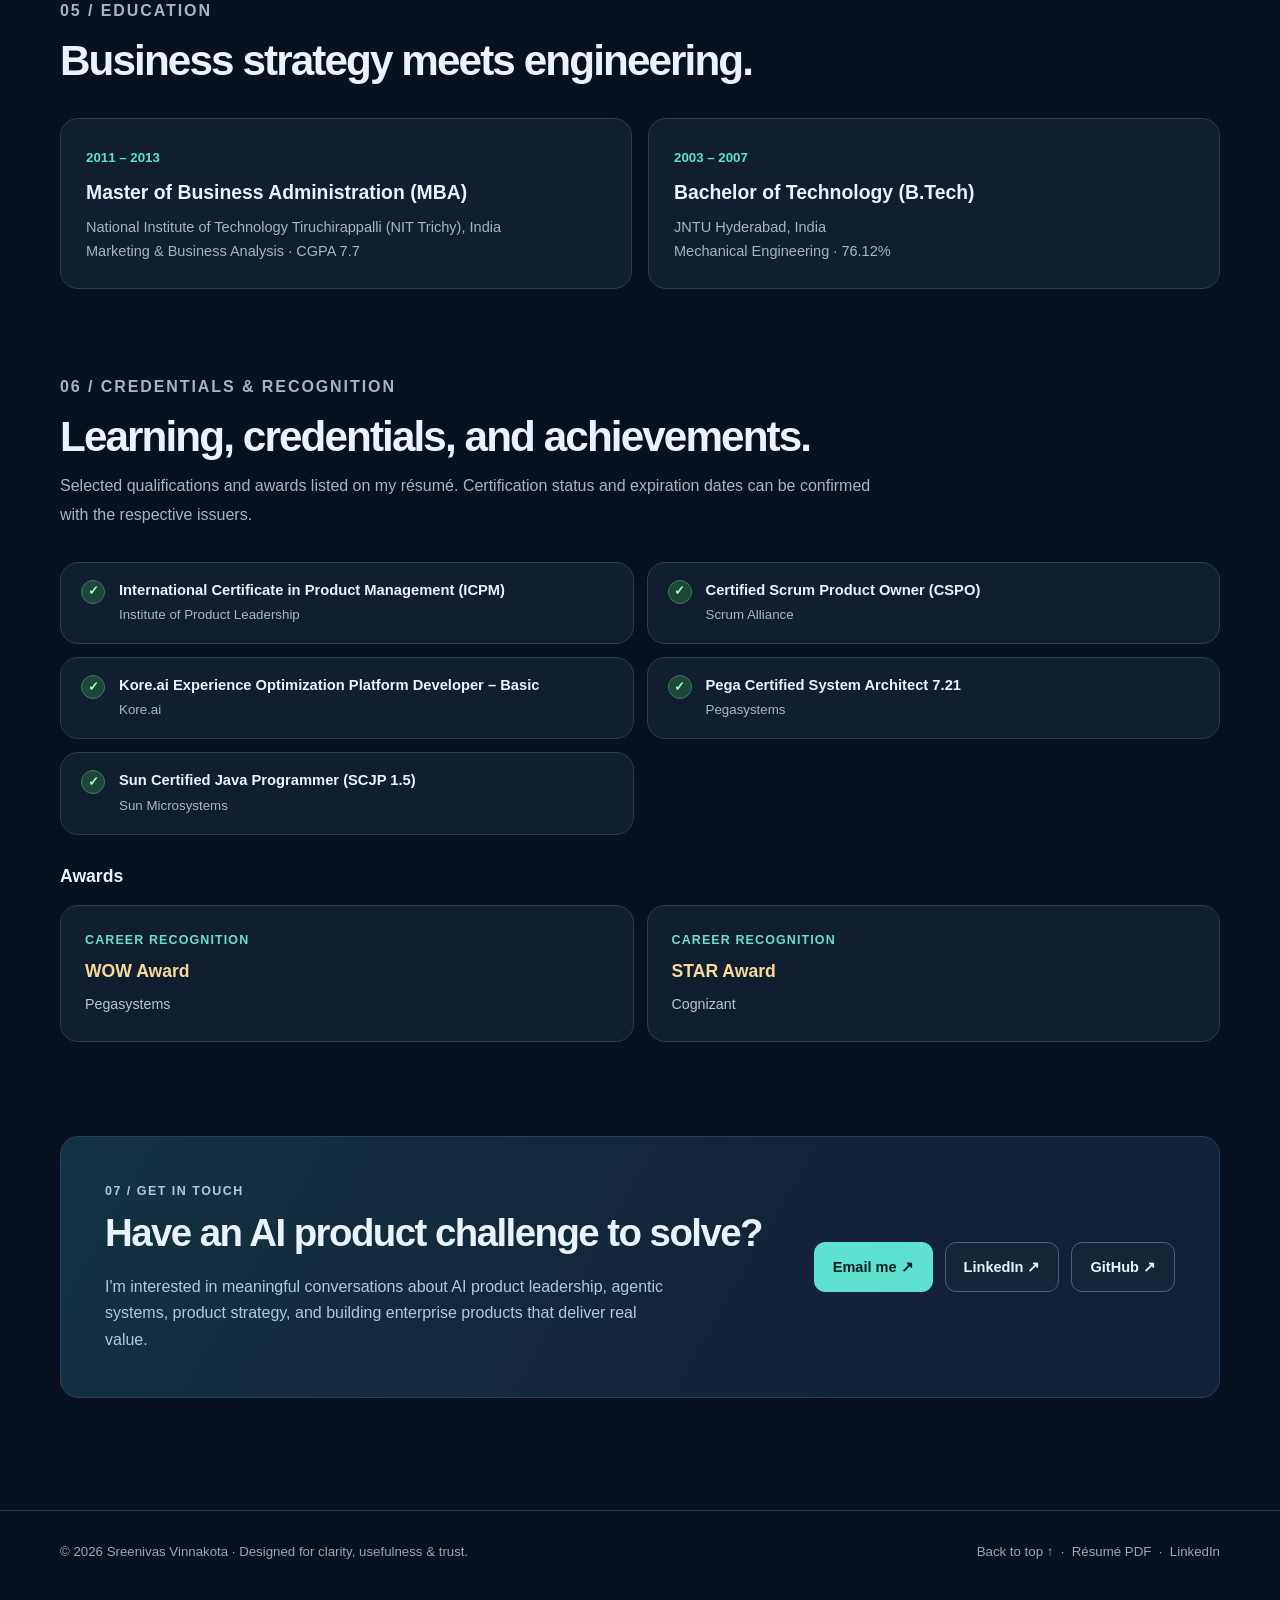
==== commit aefec28b: "Update index.html" ====
--- a/index.html
+++ b/index.html
@@ -1,188 +1,364 @@
-<!doctype html>
+<!DOCTYPE html>
+
 <html lang="en">
 <head>
-  <meta charset="utf-8">
-  <meta name="viewport" content="width=device-width, initial-scale=1">
-  <meta name="theme-color" content="#08111f">
-  <meta name="description" content="Sreenivas Vinnakota is an AI Product Manager with 16+ years across agentic AI, enterprise SaaS, procurement, conversational AI, and digital products. Explore projects and product thinking.">
-  <meta property="og:type" content="website">
-  <meta property="og:title" content="Sreenivas Vinnakota · AI Product Manager">
-  <meta property="og:description" content="Agentic AI, enterprise product strategy and working AI prototypes. Explore my projects, impact, and career.">
-  <meta name="referrer" content="strict-origin-when-cross-origin">
-  <title>Sreenivas Vinnakota | AI Product Manager &amp; Product Builder</title>
-  <link rel="stylesheet" href="assets/site.css">
-</head>
+<meta charset="utf-8"/>
+<meta content="width=device-width, initial-scale=1" name="viewport"/>
+<meta content="#08111f" name="theme-color"/>
+<meta content="Sreenivas Vinnakota is an AI Product Manager with 16+ years across agentic AI, enterprise SaaS, procurement, conversational AI, and digital products. Explore projects and product thinking." name="description"/>
+<meta content="website" property="og:type"/>
+<meta content="Sreenivas Vinnakota · AI Product Manager" property="og:title"/>
+<meta content="Agentic AI, enterprise product strategy and working AI prototypes. Explore my projects, impact, and career." property="og:description"/>
+<meta content="strict-origin-when-cross-origin" name="referrer"/>
+<title>Sreenivas Vinnakota | AI Product Manager &amp; Product Builder</title>
+
+<style id="portfolio-styles">/* Self-contained portfolio styles. No external CSS required. */
+    :root {
+      color-scheme: dark;
+      --bg:#08111f; --surface:#101e30; --surface2:#14253a; --line:#284056;
+      --text:#eaf3fb; --muted:#a2b6ca; --accent:#5fe1d0; --blue:#80b5ff; --white:#ffffff;
+      --max:1160px; --radius:18px;
+    }
+    * { box-sizing:border-box; }
+    html { scroll-behavior:smooth; scroll-padding-top:92px; }
+    body { background:var(--bg); color:var(--text); margin:0; font:16px/1.65 -apple-system, BlinkMacSystemFont, "Segoe UI", Inter, Roboto, Arial, sans-serif; }
+    body::before { content:""; position:absolute; z-index:-1; inset:0 0 auto; height:840px; pointer-events:none;
+      background: radial-gradient(ellipse 50% 55% at 73% 20%,rgba(40,132,186,.21),transparent 70%), radial-gradient(ellipse 42% 54% at 15% 3%,rgba(45,181,154,.13),transparent 70%); }
+    a { color:inherit; text-underline-offset:3px; }
+    a:hover { color:var(--accent); }
+    :focus-visible { outline:3px solid var(--accent); outline-offset:4px; border-radius:4px; }
+    img { max-width:100%; height:auto; display:block; }
+    .container { width:min(var(--max),calc(100% - 44px)); margin-inline:auto; }
+    .skip { position:absolute; left:12px; top:-100px; padding:10px 15px; z-index:99; background:var(--white); color:#061120; }
+    .skip:focus { top:10px; }
+    .topbar { position:sticky; top:0; z-index:20; backdrop-filter:blur(18px); background:rgba(8,17,31,.90); border-bottom:1px solid rgba(124,170,195,.17); }
+    .nav { height:76px; display:flex; align-items:center; justify-content:space-between; gap:20px; }
+    .brand { display:flex; gap:12px; align-items:center; text-decoration:none; font-weight:800; letter-spacing:-.02em; white-space:nowrap; }
+    .logo { display:grid; place-items:center; width:39px; height:39px; background:linear-gradient(135deg,#53d6c6,#5699ff); color:#071321; border-radius:12px; font-weight:900; letter-spacing:-.07em; }
+    .navlinks { display:flex; align-items:center; gap:23px; }
+    .navlinks a { font-size:.88rem; text-decoration:none; color:#c6d9e6; font-weight:600; }
+    .navlinks a:hover { color:var(--accent); }
+    .mini-contact { border:1px solid #3d7b83; padding:10px 15px; border-radius:12px; }
+    .hero { padding:100px 0 84px; display:grid; grid-template-columns:1.24fr .76fr; align-items:center; gap:52px; }
+    .eyebrow { display:inline-flex; align-items:center; gap:10px; color:var(--accent); font-size:.78rem; font-weight:800; letter-spacing:.13em; text-transform:uppercase; }
+    .dot { display:inline-block; width:8px; height:8px; border-radius:50%; background:var(--accent); box-shadow:0 0 0 5px rgba(95,225,208,.1); }
+    h1,h2,h3,h4,p { margin-top:0; }
+    h1 { margin:22px 0 13px; font-size:clamp(3rem,5.4vw,5.3rem); line-height:1.06; letter-spacing:-.055em; }
+    .gradient-text { color:var(--accent); }
+    .hero-role { font-size:1.3rem; color:#c7d9e8; font-weight:650; letter-spacing:-.017em; margin-bottom:16px; }
+    .lede { max-width:655px; color:var(--muted); font-size:1.08rem; line-height:1.85; }
+    .buttons { display:flex; gap:12px; flex-wrap:wrap; margin:28px 0 24px; }
+    .btn { display:inline-flex; align-items:center; justify-content:center; gap:9px; padding:12px 18px; border:1px solid #456277; border-radius:11px; text-decoration:none; font-weight:750; font-size:.91rem; background:#152638; color:#e8f4fc; transition:transform .17s, background .17s; }
+    .btn:hover { transform:translateY(-2px); color:#061321; background:var(--accent); border-color:var(--accent); }
+    .btn.primary { background:var(--accent); border-color:var(--accent); color:#051d25; }
+    .btn.primary:hover { background:#b4fff2; }
+    .btn.secondary { background:transparent; }
+    .hero-meta { display:flex; align-items:center; flex-wrap:wrap; gap:13px 22px; color:#97b2c9; font-size:.9rem; }
+    .hero-meta span { display:inline-flex; gap:7px; align-items:center; }
+    .profile-card { padding:29px; border-radius:27px; border:1px solid #294c60; background:linear-gradient(142deg,#18334a,#101d2c 66%,#14253d); box-shadow:0 35px 90px rgba(0,0,0,.22); }
+    .photo-wrap { width:min(100%,285px); aspect-ratio:1; margin:8px auto 24px; position:relative; border-radius:50%; border:8px solid #203c55; box-shadow:0 0 0 2px #3b7a88,0 20px 50px rgba(0,0,0,.30); overflow:hidden; display:grid; place-items:center; background:linear-gradient(145deg,#245067,#1d2f4b); }
+    .photo-wrap::before { content:"SV"; position:absolute; font-size:5.2rem; font-weight:800; color:#82d8db; }
+    .photo-wrap img { width:100%; height:100%; object-fit:cover; position:relative; }
+    .profile-card h2 { text-align:center; font-size:1.38rem; margin:0 0 3px; letter-spacing:-.02em; }
+    .profile-card .role { color:var(--accent); font-size:.92rem; text-align:center; margin:0 0 14px; }
+    .profile-card .quote { text-align:center; margin:0; font-size:.91rem; color:#acc4d5; }
+    .stats { display:grid; grid-template-columns:repeat(4,1fr); gap:14px; margin:0 auto 102px; }
+    .stat { padding:25px 23px; background:#111f31; border:1px solid #243a51; border-radius:15px; }
+    .stat strong { display:block; color:var(--accent); letter-spacing:-.04em; line-height:1.2; font-size:2.1rem; }
+    .stat span { display:block; margin-top:8px; color:#afc2d2; font-size:.83rem; }
+    .stat small { display:block; color:#819db3; margin-top:5px; font-size:.72rem; }
+    section { padding-block:42px; }
+    .section-head { max-width:820px; margin-bottom:32px; }
+    .kicker { color:var(--accent); font-size:.78rem; font-weight:800; letter-spacing:.12em; text-transform:uppercase; margin:0 0 10px; }
+    .section-head h2 { font-size:clamp(2rem,3.3vw,3.1rem); line-height:1.17; letter-spacing:-.045em; margin-bottom:11px; }
+    .section-head p { color:var(--muted); font-size:1rem; line-height:1.8; }
+    .card { background:var(--surface); border:1px solid var(--line); border-radius:var(--radius); }
+    .featured { overflow:hidden; }
+    .project-media { overflow:hidden; background:#0e1c31; border-bottom:1px solid #294258; }
+    .project-media img { width:100%; aspect-ratio:2/1; object-fit:cover; object-position:center 36%; }
+    .feature-body { padding:30px; }
+    .pills { display:flex; gap:9px; flex-wrap:wrap; margin-bottom:13px; }
+    .pill { display:inline-block; font-size:.76rem; font-weight:750; color:#acd2f5; border:1px solid #315276; background:#172b43; padding:5px 10px; border-radius:99px; }
+    .pill.mint { color:#9bf2e2; background:rgba(29,110,103,.23); border-color:#2e706d; }
+    .feature-body h3 { font-size:clamp(1.65rem,2.65vw,2.45rem); margin-bottom:12px; line-height:1.15; letter-spacing:-.03em; }
+    .feature-body .intro { color:#b8cddd; max-width:940px; font-size:1rem; }
+    .three-col { display:grid; grid-template-columns:repeat(3,minmax(0,1fr)); gap:14px; margin:23px 0; }
+    .info { border:1px solid #2a4158; border-radius:13px; padding:18px; background:#112338; }
+    .info h4 { margin-bottom:7px; font-size:1rem; color:#b0f1e8; }
+    .info p { margin:0; color:#aabfd0; font-size:.89rem; }
+    .feature-body h4.subhead { font-size:1.07rem; margin:27px 0 14px; }
+    .agent-grid { display:grid; grid-template-columns:repeat(4,minmax(0,1fr)); gap:11px; margin-top:8px; }
+    .agent { background:linear-gradient(160deg,#1a3550,#15273b); border:1px solid #3a5971; border-radius:12px; padding:16px; }
+    .agent .step { width:30px; height:30px; display:grid; place-items:center; border-radius:8px; background:#284b58; color:#91eee0; font-size:.85rem; font-weight:850; margin-bottom:10px; }
+    .agent h5 { margin:0 0 6px; font-size:.88rem; }
+    .agent p { margin:0; font-size:.8rem; color:#a4bdd2; line-height:1.6; }
+    .note { margin:19px 0 0; color:#a6c5d4; padding:13px 16px; background:#102738; border-left:3px solid var(--accent); border-radius:0 8px 8px 0; font-size:.87rem; }
+    .project-actions { margin-top:25px; display:flex; gap:12px; flex-wrap:wrap; }
+    .project-actions .btn { min-width:165px; }
+    .smallcaps { font-size:.78rem; font-weight:800; text-transform:uppercase; letter-spacing:.09em; color:#6dddcf; }
+    .other-grid { display:grid; grid-template-columns:repeat(3,minmax(0,1fr)); gap:16px; }
+    .other { padding:24px; }
+    .other h3 { margin:12px 0 9px; font-size:1.16rem; letter-spacing:-.02em; }
+    .other p { color:#a7bed0; font-size:.9rem; margin-bottom:16px; }
+    .other .tag { color:#8bf0dd; font-size:.75rem; font-weight:700; letter-spacing:.08em; }
+    .other .links { margin-top:15px; display:flex; gap:12px; flex-wrap:wrap; font-size:.83rem; }
+    .text-link { color:#8ecaff; font-weight:750; text-decoration:none; }
+    .about-grid { display:grid; grid-template-columns:1.1fr .9fr; gap:18px; }
+    .about-box { padding:29px; }
+    .about-box p { color:#b5c9d8; }
+    .about-box p:last-child { margin-bottom:0; }
+    .skill-items { display:flex; flex-wrap:wrap; gap:9px; margin-top:10px; }
+    .skill-items span { border:1px solid #365067; background:#152a40; border-radius:9px; padding:7px 10px; font-size:.81rem; color:#b9d7e8; }
+    .timeline { display:grid; gap:15px; }
+    .job { display:grid; grid-template-columns:205px 1fr; gap:20px; padding:26px; }
+    .job-period { color:var(--accent); font-size:.8rem; font-weight:800; padding-top:3px; }
+    .job h3 { font-size:1.17rem; line-height:1.35; margin:0 0 4px; }
+    .job .company { color:#9fc2d8; font-size:.88rem; margin-bottom:12px; }
+    .job ul { margin:0; padding-left:18px; color:#b1c7d7; font-size:.9rem; }
+    .job li + li { margin-top:6px; }
+    .education-grid { display:grid; grid-template-columns:repeat(2,1fr); gap:16px; }
+    .edu { padding:25px; }
+    .edu .years { color:var(--accent); font-size:.83rem; font-weight:750; }
+    .edu h3 { margin:7px 0 6px; font-size:1.21rem; }
+    .edu p { color:var(--muted); margin:0; font-size:.91rem; }
+    .cert-grid { display:grid; grid-template-columns:repeat(2,minmax(0,1fr)); gap:13px; }
+    .cert { padding:17px 20px; display:flex; gap:14px; align-items:flex-start; }
+    .cert .check { flex:0 0 24px; width:24px; height:24px; display:grid; place-items:center; background:#204638; border:1px solid #377f65; color:#9effd6; border-radius:50%; font-size:.79rem; font-weight:bold; }
+    .cert strong { display:block; font-size:.92rem; font-weight:750; line-height:1.45; }
+    .cert small { display:block; color:#a1b8cb; margin-top:3px; }
+    .awards { display:flex; gap:13px; flex-wrap:wrap; }
+    .award { flex:1; min-width:220px; padding:24px; }
+    .award h3 { color:#f7d998; font-size:1.1rem; margin:7px 0; }
+    .award p { color:#b4c7d5; font-size:.89rem; margin:0; }
+    .contact-card { margin-top:10px; padding:44px; display:flex; align-items:center; justify-content:space-between; gap:28px; background:linear-gradient(120deg,#123342,#132138 72%); }
+    .contact-card h2 { font-size:clamp(1.8rem,3vw,2.65rem); letter-spacing:-.04em; margin:0 0 9px; }
+    .contact-card p { max-width:560px; color:#aecbdc; margin:0; }
+    .contact-card .buttons { margin:0; }
+    footer { margin-top:70px; border-top:1px solid #294057; padding:30px 0 40px; }
+    .footer-grid { display:flex; justify-content:space-between; flex-wrap:wrap; gap:15px; color:#92a9be; font-size:.83rem; }
+    .footer-grid a { text-decoration:none; }
+
+    /* Autonomous Sourcing Agent — public case study */
+    .sourcing-feature { margin-top:25px; scroll-margin-top:98px; }
+    .sourcing-banner { padding:34px 34px 30px; background:linear-gradient(125deg,#0e3040 0%,#16273f 58%,#1b2c49 100%); border-bottom:1px solid #355369; }
+    .sourcing-banner-top { display:flex; justify-content:space-between; flex-wrap:wrap; align-items:center; gap:18px; margin-bottom:26px; }
+    .sourcing-banner .kicker { margin:0; }
+    .sourcing-banner-top .pill { margin:0; }
+    .sourcing-banner h3 { font-size:clamp(1.55rem,3vw,2.65rem); line-height:1.18; letter-spacing:-.04em; margin-bottom:8px; }
+    .sourcing-banner .summary { color:#bad5e1; margin:0 0 25px; max-width:850px; font-size:1rem; }
+    .sourcing-flow { display:grid; grid-template-columns:repeat(4,minmax(0,1fr)); gap:10px; }
+    .sourcing-node { position:relative; padding:15px 16px; border:1px solid rgba(101,205,205,.34); border-radius:12px; background:rgba(6,20,35,.45); }
+    .sourcing-node:not(:last-child)::after { content:'→'; position:absolute; top:50%; right:-11px; transform:translateY(-50%); color:#90e5d8; font-size:1.3rem; z-index:1; font-weight:800; }
+    .sourcing-node small { color:var(--accent); display:block; font-size:.71rem; font-weight:850; letter-spacing:.08em; text-transform:uppercase; margin-bottom:4px; }
+    .sourcing-node strong { font-size:.94rem; line-height:1.3; display:block; }
+    .sourcing-node span { font-size:.77rem; color:#a8c4d4; line-height:1.5; display:block; margin-top:4px; }
+    .sourcing-gates { display:grid; grid-template-columns:repeat(3,minmax(0,1fr)); gap:11px; margin:14px 0 24px; }
+    .sourcing-gate { display:flex; align-items:flex-start; gap:10px; background:#172a3e; padding:15px; border:1px solid #355168; border-radius:12px; }
+    .sourcing-gate .gate-number { font-size:.73rem; font-weight:900; color:#072525; background:#79e6d9; flex-shrink:0; border-radius:7px; padding:4px 7px; }
+    .sourcing-gate strong { display:block; font-size:.88rem; }
+    .sourcing-gate p { margin:3px 0 0; color:#a5bccf; font-size:.8rem; line-height:1.5; }
+    .sourcing-bottom { background:#102438; border:1px solid #27445b; padding:17px 19px; border-radius:12px; margin:20px 0 0; }
+    .sourcing-bottom h4 { margin:0 0 6px; color:#c8fff4; }
+    .sourcing-bottom p { margin:0; color:#aac6d7; font-size:.9rem; }
+    .sourcing-metric { display:flex; flex-wrap:wrap; gap:10px; margin:15px 0 0; }
+    .sourcing-metric span { color:#a8d8ef; background:#132c45; border:1px solid #2d5268; border-radius:9px; font-size:.79rem; padding:6px 10px; }
+    @media(max-width:760px) { .sourcing-flow { grid-template-columns:repeat(2,1fr); } .sourcing-node::after { display:none; } .sourcing-gates { grid-template-columns:1fr; } .sourcing-banner { padding:25px 20px; } }
+    @media(max-width:460px) { .sourcing-flow { grid-template-columns:1fr; } }
+    @media(max-width:950px) { .hero { gap:32px; } .navlinks { gap:12px; } .stat { padding:18px; } .agent-grid { grid-template-columns:repeat(2,1fr); } }
+    @media(max-width:760px) {
+      .nav { height:auto; min-height:70px; padding:14px 0; flex-wrap:wrap; }
+      .brand { font-size:.95rem; }
+      .navlinks { width:100%; overflow-x:auto; gap:17px; padding-bottom:3px; }
+      .navlinks a { font-size:.8rem; white-space:nowrap; }
+      .hero { grid-template-columns:1fr; padding:55px 0 45px; }
+      .profile-card { max-width:450px; width:100%; margin:auto; }
+      .stats { grid-template-columns:repeat(2,1fr); margin-bottom:55px; }
+      .three-col,.other-grid,.about-grid,.education-grid,.cert-grid { grid-template-columns:1fr; }
+      .job { grid-template-columns:1fr; gap:6px; padding:20px; }
+      .contact-card { flex-direction:column; align-items:flex-start; padding:28px; }
+    }
+    @media(max-width:460px) { .container { width:min(var(--max),calc(100% - 28px)); } h1 { font-size:3rem; } .hero-meta { font-size:.8rem; } .agent-grid { grid-template-columns:1fr; } .feature-body { padding:20px; } .stat strong { font-size:1.6rem; } .buttons .btn { flex:1; } .profile-card { padding:22px; } }
+    @media(prefers-reduced-motion:reduce) { html { scroll-behavior:auto; } .btn { transition:none; } }
+    @media print { .topbar,.buttons,.skip { display:none; } body { background:#fff; color:#111; } section,.card { break-inside:avoid; } }
+
+
+
+/* Cross-browser safety and layout fixes */
+[hidden] { display: none !important; }
+html { min-width: 0; }
+body { min-width: 0; overflow-wrap: break-word; }
+.hero > *, .case-split > *, .case-grid > *, .sourcing-flow > * { min-width: 0; }
+@media (max-width: 760px) {
+  .topbar .navlinks { scrollbar-width: thin; scrollbar-color: #497a88 transparent; }
+  .navlinks { -webkit-overflow-scrolling: touch; }
+  .btn { min-height: 44px; }
+}
+</style></head>
 <body>
-  <a class="skip" href="#main">Skip to content</a>
-  <header class="topbar">
-    <div class="container nav">
-      <a class="brand" href="#home" aria-label="Sreenivas Vinnakota — Home"><span class="logo">SV</span><span>Sreenivas Vinnakota</span></a>
-      <nav class="navlinks" aria-label="Main navigation">
-        <a href="#projects">Projects</a><a href="#about">About</a><a href="#experience">Experience</a><a href="#education">Education</a><a href="#certifications">Certifications</a><a class="mini-contact" href="#contact">Let's connect ↗</a>
-      </nav>
-    </div>
-  </header>
-  <main id="main">
-    <div class="container" id="home">
-      <div class="hero">
-        <div>
-          <div class="eyebrow"><span class="dot"></span> AI Product Manager · Product Builder</div>
-          <h1>Turning complex problems into <span class="gradient-text">intelligent products.</span></h1>
-          <p class="hero-role">Agentic AI · Enterprise SaaS · Product Strategy</p>
-          <p class="lede">I'm Sreenivas — a product leader with 16+ years of experience shaping enterprise B2B, B2C, and SaaS products. I combine customer discovery, AI product architecture, cross-functional execution, and measurable business impact to take ideas from zero to one and beyond.</p>
-          <div class="buttons">
-            <a class="btn primary" href="#projects">Explore my work ↗</a>
-            <a class="btn secondary" href="assets/sreenivas-vinnakota-resume.pdf" target="_blank" rel="noopener noreferrer">View résumé ↗</a>
-            <a class="btn secondary" href="https://www.linkedin.com/in/vasuart/" target="_blank" rel="noopener noreferrer">LinkedIn ↗</a>
-          </div>
-          <div class="hero-meta"><span>⌖ Hyderabad, India</span><span>◈ Agent orchestration &amp; governance</span><span>◇ Enterprise product leadership</span></div>
-        </div>
-        <aside class="profile-card" aria-label="Profile">
-          <div class="photo-wrap">
-            <!-- Uses the avatar from your public GitHub account. To use your preferred professional headshot,
+<a class="skip" href="#main">Skip to content</a>
+<header class="topbar">
+<div class="container nav">
+<a aria-label="Sreenivas Vinnakota — Home" class="brand" href="#home"><span class="logo">SV</span><span>Sreenivas Vinnakota</span></a>
+<nav aria-label="Main navigation" class="navlinks">
+<a href="#projects">Projects</a><a href="#about">About</a><a href="#experience">Experience</a><a href="#education">Education</a><a href="#certifications">Certifications</a><a class="mini-contact" href="#contact">Let's connect ↗</a>
+</nav>
+</div>
+</header>
+<main id="main">
+<div class="container" id="home">
+<div class="hero">
+<div>
+<div class="eyebrow"><span class="dot"></span> AI Product Manager · Product Builder</div>
+<h1>Turning complex problems into <span class="gradient-text">intelligent products.</span></h1>
+<p class="hero-role">Agentic AI · Enterprise SaaS · Product Strategy</p>
+<p class="lede">I'm Sreenivas — a product leader with 16+ years of experience shaping enterprise B2B, B2C, and SaaS products. I combine customer discovery, AI product architecture, cross-functional execution, and measurable business impact to take ideas from zero to one and beyond.</p>
+<div class="buttons">
+<a class="btn primary" href="#projects">Explore my work ↗</a>
+<a class="btn secondary" href="assets/sreenivas-vinnakota-resume.pdf" rel="noopener noreferrer" target="_blank">View résumé ↗</a>
+<a class="btn secondary" href="https://www.linkedin.com/in/vasuart/" rel="noopener noreferrer" target="_blank">LinkedIn ↗</a>
+</div>
+<div class="hero-meta"><span>⌖ Hyderabad, India</span><span>◈ Agent orchestration &amp; governance</span><span>◇ Enterprise product leadership</span></div>
+</div>
+<aside aria-label="Profile" class="profile-card">
+<div class="photo-wrap">
+<!-- Uses the avatar from your public GitHub account. To use your preferred professional headshot,
                  upload assets/profile-photo.jpg and replace the src value below with that local path. -->
-            <img src="https://github.com/vasuart-cloud.png" alt="Profile avatar of Sreenivas Vinnakota" loading="eager" referrerpolicy="no-referrer" onerror="this.style.display='none'">
-          </div>
-          <h2>Sreenivas Vinnakota</h2>
-          <p class="role">AI Product Manager | Agentic AI</p>
-          <p class="quote">Building products at the intersection of AI capabilities, customer trust, and real business value.</p>
-        </aside>
-      </div>
-      <div class="stats" aria-label="Selected career highlights">
-        <div class="stat"><strong>16+</strong><span>Years in product &amp; technology</span></div>
-        <div class="stat"><strong>92%</strong><span>RAG accuracy</span><small>Internal evaluation set</small></div>
-        <div class="stat"><strong>35%</strong><span>Productivity improvement</span><small>Procurement AI initiatives</small></div>
-        <div class="stat"><strong>$7.5M</strong><span>Qualified pipeline</span><small>Sales partnership contribution</small></div>
-      </div>
-    </div>
-
-    <section class="container" id="projects">
-      <div class="section-head">
-        <p class="kicker">01 / Featured case studies</p>
-        <h2>Real problems. Product decisions. Governed AI.</h2>
-        <p>Detailed case studies covering problem discovery, experience design, agent architecture, MVP prioritization, evaluation plans and interactive prototypes. My enterprise procurement work leads the portfolio.</p>
-      </div>
-      <article class="card featured sourcing-feature" id="autonomous-sourcing" aria-labelledby="sourcing-title">
-        <div class="sourcing-banner">
-          <div class="sourcing-banner-top">
-            <p class="kicker">Case study 01 · Enterprise Procurement AI</p>
-            <span class="pill mint">Product concept + interactive simulated walkthrough</span>
-          </div>
-          <h3 id="sourcing-title">Autonomous Sourcing Agent</h3>
-          <p class="summary">Making competitive sourcing feasible for the low-value, high-volume purchases that buyers often cannot afford to source manually.</p>
-          <div class="sourcing-flow" aria-label="Proposed agent flow">
-            <div class="sourcing-node"><small>01 · Discover</small><strong>Intake &amp; Policy</strong><span>Identify need, constraints and routing</span></div>
-            <div class="sourcing-node"><small>02 · Design</small><strong>Category &amp; Supplier</strong><span>Reuse purchase history and suggest vendors</span></div>
-            <div class="sourcing-node"><small>03 · Execute</small><strong>Event Agent</strong><span>Run RFQ and collect comparable quotes</span></div>
-            <div class="sourcing-node"><small>04 · Decide</small><strong>Evaluation &amp; Award</strong><span>Explain ranking; buyer makes the award</span></div>
-          </div>
-        </div>
-        <div class="feature-body">
-          <div class="pills"><span class="pill">Tail-spend sourcing</span><span class="pill">4-agent workflow</span><span class="pill">3 human approvals</span><span class="pill">Enterprise governance</span></div>
-          <p class="intro"><strong>The problem:</strong> Buyers spend time on repetitive event administration—writing specifications, finding suppliers, collecting inconsistent quotes, and documenting awards. Many smaller requisitions consequently bypass competition. <strong>The approach:</strong> an evidence-first, Level 2 supervised agent workflow embedded in procurement, with configurable boundaries and mandatory human decisions.</p>
-          <div class="three-col">
-            <div class="info"><h4>Product discovery</h4><p>Buyer, customer-administrator and procurement-leader needs; fragmented demand, administrative overhead and auditability.</p></div>
-            <div class="info"><h4>Architecture &amp; MVP</h4><p>Four specialized agents, customer-governed rules, versioned evaluations and three mandatory approval gates.</p></div>
-            <div class="info"><h4>Measuring success</h4><p>Competitively sourced tail spend per active buyer, buyer touches, trust in evidence, overrides and quote quality.</p></div>
-          </div>
-          <p class="note"><strong>Status:</strong> This is an exploration of a proposed product and an illustrative browser-only prototype—not an assertion of production deployment or achieved sourcing savings. The detailed internal requirements and leadership materials are not published here.</p>
-          <div class="project-actions">
-            <a class="btn primary" href="projects/autonomous-sourcing-agent/">Read complete case study ↗</a>
-            <a class="btn" href="projects/autonomous-sourcing-agent/prototype.html">Try simulated sourcing walkthrough ↗</a>
-          </div>
-        </div>
-      </article>
-      <article class="card featured" id="agentic-employee-records" aria-labelledby="aer-title" style="margin-top:25px">
-        <div class="project-media"><img src="assets/agentic-employee-records-cover.webp" alt="Cover artwork for the Agentic Employee Records product review" width="1392" height="783" loading="lazy"></div>
-        <div class="feature-body">
-          <div class="pills"><span class="pill mint">Working interactive prototype</span><span class="pill">Agentic AI</span><span class="pill">HR &amp; compliance</span><span class="pill">Zero-to-one validation</span></div>
-          <h3 id="aer-title">Agentic Employee Records</h3>
-          <p class="intro"><strong>The problem:</strong> In high-churn organizations, employee-file evidence is fragmented, expiring or hard to defend during audits. <strong>The approach:</strong> a proposed governed agent layer that surfaces record gaps, explains policy and evidence, prepares remediation with HR approvals and assembles traceable audit records.</p>
-          <div class="three-col">
-            <div class="info"><h4>Product discovery</h4><p>HR Operations, compliance administrators and HR leaders; audit risk and manual document-chasing.</p></div>
-            <div class="info"><h4>Architecture &amp; MVP</h4><p>Ingestion, Compliance, Remediation, and Audit &amp; Retrieval agents; policy versions and explainability.</p></div>
-            <div class="info"><h4>Validation strategy</h4><p>Design partners, confirmed gap quality, resolution time, trusted explanations and audit-readiness.</p></div>
-          </div>
-          <p class="note"><strong>Status:</strong> Live interactive prototype plus a product-review presentation. Integrations, capabilities and targets described in the product plan are proposed unless separately demonstrated.</p>
-          <div class="project-actions">
-            <a class="btn primary" href="projects/agentic-employee-records/">Read complete case study ↗</a>
-            <a class="btn" href="https://agentic-employee-record.vercel.app/" target="_blank" rel="noopener noreferrer">Try working prototype ↗</a>
-            <a class="btn secondary" href="assets/agentic-employee-records-product-review.pdf" target="_blank" rel="noopener noreferrer">View presentation PDF ↗</a>
-          </div>
-        </div>
-      </article>
-    </section>
-
-    <section class="container" aria-labelledby="experience-projects-title">
-      <div class="section-head"><p class="kicker">02 / Selected enterprise products</p><h2 id="experience-projects-title">Products I've helped bring to life.</h2><p>Enterprise product work drawn from my professional experience. These are portfolio summaries, not public demonstrations or disclosures of internal systems.</p></div>
-      <div class="other-grid">
-        <article class="card other"><span class="tag">JAGGAER · ENTERPRISE AI</span><h3>Agent OS, JAI &amp; Procurement AI</h3><p>Product strategy for a reusable agent-orchestration platform: supervisor agents, tool integrations, governance, human approval, RAG, traceability, and AI experiences across source-to-pay workflows.</p><div class="skill-items"><span>AI Agents</span><span>RAG</span><span>RBAC</span><span>Langfuse</span></div></article>
-        <article class="card other"><span class="tag">KORE.AI · CONVERSATIONAL AI</span><h3>ProcureAssist &amp; SalesAssist</h3><p>Conversational enterprise workflows connecting search and chat-based actions with procurement and sales systems, including SAP Ariba, JAGGAER, and Google Chat integrations.</p><div class="skill-items"><span>Procurement AI</span><span>Conversational UX</span><span>Enterprise integrations</span></div></article>
-        <article class="card other"><span class="tag">KORE.AI · CONTACT CENTER AI</span><h3>GenAI Case Management &amp; SmartAssist</h3><p>Product work in generative AI case management, agent assistance, outbound campaigns, and enterprise SaaS experiences across agent, search, automation, and contact center AI.</p><div class="skill-items"><span>GenAI</span><span>Product Growth</span><span>Customer Experience</span></div></article>
-      </div>
-    </section>
-
-    <section class="container" id="about">
-      <div class="section-head"><p class="kicker">03 / About me</p><h2>AI curiosity. Product discipline. Business outcomes.</h2><p>My career spans enterprise workflows, procurement, conversational AI, transportation, and B2C experiences. The throughline is turning complex requirements into products people actually use.</p></div>
-      <div class="about-grid">
-        <div class="card about-box">
-          <h3>What I bring</h3>
-          <p>I work end to end: customer research and problem framing, opportunity sizing, product vision, PRDs and roadmaps, prototyping, evaluation, cross-functional delivery, go-to-market, adoption, and iteration.</p>
-          <p>At JAGGAER, I worked on AI-first procurement products spanning semantic data, grounded RAG experiences, human-in-the-loop agent actions, and observability. At Kore.ai, I helped shape AI-native conversational and contact-center products. Earlier roles built my foundation in enterprise software, mobile experiences, transportation systems, and process automation.</p>
-          <p>I care particularly about where AI meets business-critical workflows: evidence-backed outputs, measurable outcomes, responsible automation, and user trust.</p>
-        </div>
-        <div class="card about-box">
-          <h3>Specialties &amp; tools</h3>
-          <div class="skill-items">
-            <span>Agentic AI</span><span>Supervisor &amp; sub-agents</span><span>Enterprise AI platforms</span><span>RAG / AI copilots</span><span>AI governance / RBAC</span><span>Human-in-the-loop</span><span>Discovery &amp; validation</span><span>Product roadmaps</span><span>GTM strategy</span><span>Data-driven product growth</span><span>Kore.ai Platform</span><span>Google AI Studio</span><span>Google Antigravity</span><span>GitHub</span><span>Langfuse</span><span>Figma</span><span>Mixpanel / Pendo</span><span>REST APIs / SQL</span><span>Claude</span><span>Windsurf / Devin</span>
-          </div>
-        </div>
-      </div>
-    </section>
-
-    <section class="container" id="experience">
-      <div class="section-head"><p class="kicker">04 / Career journey</p><h2>From engineering foundations to AI product leadership.</h2><p>Selected responsibilities and outcomes from my résumé. Results are associated with their respective products and teams.</p></div>
-      <div class="timeline">
-        <article class="card job"><div class="job-period">2025 – 2026<br>Hyderabad</div><div><h3>AI Product Manager · JAGGAER</h3><p class="company">Enterprise Source-to-Pay, Agent OS, Supplier Intelligence</p><ul><li>Owned strategy and roadmap for agent orchestration capabilities including supervisor agents, guardrails, integrations, traceability, and governed actions.</li><li>Led a semantic-data and deep-research product roadmap; research workflows reduced from about 25 to 5 minutes.</li><li>Shipped a citation-backed RAG knowledge base with 92% accuracy on an internal evaluation set and supported procurement AI adoption and go-to-market activities.</li></ul></div></article>
-        <article class="card job"><div class="job-period">Dec 2022 – Sep 2025<br>Hyderabad</div><div><h3>Product Manager · Kore.ai</h3><p class="company">Conversational AI, Enterprise SaaS, Contact Center AI</p><ul><li>Led product work on outbound campaign management and GenAI-powered case management; résumé reports $500K and $300K ARR respectively from two enterprise clients each.</li><li>Enhanced SmartAssist across Agent AI, Search AI, Automation AI, and Contact Center AI offerings.</li><li>Conceptualized and built ProcureAssist and SalesAssist for chat-led enterprise workflows.</li></ul></div></article>
-        <article class="card job"><div class="job-period">Jan 2019 – Dec 2022<br>Hyderabad</div><div><h3>Lead Business Analyst / Lead Product Owner · Conduent</h3><p class="company">Transportation, Road Usage Charging, E-ZPass</p><ul><li>Led B2B CRM and B2C web and mobile product delivery for road-usage charging, including the New Jersey Turnpike Authority E-ZPass system.</li><li>Improved monthly active users by 45% and mobile app customer satisfaction by 40%.</li></ul></div></article>
-        <article class="card job"><div class="job-period">Sep 2016 – Jan 2019<br>Hyderabad</div><div><h3>Senior Business Process Developer · Pegasystems</h3><p class="company">Workflow automation and field service management</p><ul><li>Helped take a Field Service Management product on Pega 8.1 from ideation to launch and improved field-technician utilization by 30%.</li></ul></div></article>
-        <article class="card job"><div class="job-period">May 2013 – Sep 2016<br>Chennai</div><div><h3>Assistant Manager – Business Analyst · Renault-Nissan Technology &amp; Business Centre India</h3><p class="company">Automotive product and engineering systems</p><ul><li>Led bill-of-materials product enhancements and stakeholder discovery for Renault, Nissan, Daimler, and Dacia.</li></ul></div></article>
-        <article class="card job"><div class="job-period">Dec 2007 – Jul 2011<br>Hyderabad</div><div><h3>Associate – Projects · Cognizant</h3><p class="company">Enterprise software engineering</p><ul><li>Built J2EE web applications for American Express and supported enterprise content-management systems.</li></ul></div></article>
-      </div>
-    </section>
-
-    <section class="container" id="education">
-      <div class="section-head"><p class="kicker">05 / Education</p><h2>Business strategy meets engineering.</h2></div>
-      <div class="education-grid">
-        <article class="card edu"><span class="years">2011 – 2013</span><h3>Master of Business Administration (MBA)</h3><p>National Institute of Technology Tiruchirappalli (NIT Trichy), India</p><p>Marketing &amp; Business Analysis · CGPA 7.7</p></article>
-        <article class="card edu"><span class="years">2003 – 2007</span><h3>Bachelor of Technology (B.Tech)</h3><p>JNTU Hyderabad, India</p><p>Mechanical Engineering · 76.12%</p></article>
-      </div>
-    </section>
-
-    <section class="container" id="certifications">
-      <div class="section-head"><p class="kicker">06 / Credentials &amp; recognition</p><h2>Learning, credentials, and achievements.</h2><p>Selected qualifications and awards listed on my résumé. Certification status and expiration dates can be confirmed with the respective issuers.</p></div>
-      <div class="cert-grid">
-        <div class="card cert"><span class="check">✓</span><div><strong>International Certificate in Product Management (ICPM)</strong><small>Institute of Product Leadership</small></div></div>
-        <div class="card cert"><span class="check">✓</span><div><strong>Certified Scrum Product Owner (CSPO)</strong><small>Scrum Alliance</small></div></div>
-        <div class="card cert"><span class="check">✓</span><div><strong>Kore.ai Experience Optimization Platform Developer – Basic</strong><small>Kore.ai</small></div></div>
-        <div class="card cert"><span class="check">✓</span><div><strong>Pega Certified System Architect 7.21</strong><small>Pegasystems</small></div></div>
-        <div class="card cert"><span class="check">✓</span><div><strong>Sun Certified Java Programmer (SCJP 1.5)</strong><small>Sun Microsystems</small></div></div>
-      </div>
-      <h3 style="margin:27px 0 14px;font-size:1.1rem">Awards</h3>
-      <div class="awards">
-        <div class="card award"><div class="smallcaps">Career recognition</div><h3>WOW Award</h3><p>Pegasystems</p></div>
-        <div class="card award"><div class="smallcaps">Career recognition</div><h3>STAR Award</h3><p>Cognizant</p></div>
-      </div>
-    </section>
-
-    <section class="container" id="contact">
-      <div class="card contact-card">
-        <div><p class="kicker">07 / Get in touch</p><h2>Have an AI product challenge to solve?</h2><p>I'm interested in meaningful conversations about AI product leadership, agentic systems, product strategy, and building enterprise products that deliver real value.</p></div>
-        <div class="buttons"><a class="btn primary" href="mailto:sreenivas.vinnakota1@gmail.com?subject=Connecting%20about%20AI%20Product%20Management">Email me ↗</a><a class="btn" href="https://www.linkedin.com/in/vasuart/" target="_blank" rel="noopener noreferrer">LinkedIn ↗</a><a class="btn" href="https://github.com/vasuart-cloud" target="_blank" rel="noopener noreferrer">GitHub ↗</a></div>
-      </div>
-    </section>
-  </main>
-  <footer><div class="container footer-grid"><span>© 2026 Sreenivas Vinnakota · Designed for clarity, usefulness &amp; trust.</span><span><a href="#home">Back to top ↑</a> &nbsp;·&nbsp; <a href="assets/sreenivas-vinnakota-resume.pdf" target="_blank" rel="noopener noreferrer">Résumé PDF</a> &nbsp;·&nbsp; <a href="https://www.linkedin.com/in/vasuart/" target="_blank" rel="noopener noreferrer">LinkedIn</a></span></div></footer>
+<img alt="Profile avatar of Sreenivas Vinnakota" loading="eager" onerror="this.style.display='none'" referrerpolicy="no-referrer" src="https://github.com/vasuart-cloud.png"/>
+</div>
+<h2>Sreenivas Vinnakota</h2>
+<p class="role">AI Product Manager | Agentic AI</p>
+<p class="quote">Building products at the intersection of AI capabilities, customer trust, and real business value.</p>
+</aside>
+</div>
+<div aria-label="Selected career highlights" class="stats">
+<div class="stat"><strong>16+</strong><span>Years in product &amp; technology</span></div>
+<div class="stat"><strong>92%</strong><span>RAG accuracy</span><small>Internal evaluation set</small></div>
+<div class="stat"><strong>35%</strong><span>Productivity improvement</span><small>Procurement AI initiatives</small></div>
+<div class="stat"><strong>$7.5M</strong><span>Qualified pipeline</span><small>Sales partnership contribution</small></div>
+</div>
+</div>
+<section class="container" id="projects">
+<div class="section-head">
+<p class="kicker">01 / Featured case studies</p>
+<h2>Real problems. Product decisions. Governed AI.</h2>
+<p>Detailed case studies covering problem discovery, experience design, agent architecture, MVP prioritization, evaluation plans and interactive prototypes. My enterprise procurement work leads the portfolio.</p>
+</div>
+<article aria-labelledby="sourcing-title" class="card featured sourcing-feature" id="autonomous-sourcing">
+<div class="sourcing-banner">
+<div class="sourcing-banner-top">
+<p class="kicker">Case study 01 · Enterprise Procurement AI</p>
+<span class="pill mint">Hosted interactive prototype + case study</span>
+</div>
+<h3 id="sourcing-title">Autonomous Sourcing Agent</h3>
+<p class="summary">Making competitive sourcing feasible for the low-value, high-volume purchases that buyers often cannot afford to source manually.</p>
+<div aria-label="Proposed agent flow" class="sourcing-flow">
+<div class="sourcing-node"><small>01 · Discover</small><strong>Intake &amp; Policy</strong><span>Identify need, constraints and routing</span></div>
+<div class="sourcing-node"><small>02 · Design</small><strong>Category &amp; Supplier</strong><span>Reuse purchase history and suggest vendors</span></div>
+<div class="sourcing-node"><small>03 · Execute</small><strong>Event Agent</strong><span>Run RFQ and collect comparable quotes</span></div>
+<div class="sourcing-node"><small>04 · Decide</small><strong>Evaluation &amp; Award</strong><span>Explain ranking; buyer makes the award</span></div>
+</div>
+</div>
+<div class="feature-body">
+<div class="pills"><span class="pill">Tail-spend sourcing</span><span class="pill">4-agent workflow</span><span class="pill">3 human approvals</span><span class="pill">Enterprise governance</span></div>
+<p class="intro"><strong>The problem:</strong> Buyers spend time on repetitive event administration—writing specifications, finding suppliers, collecting inconsistent quotes, and documenting awards. Many smaller requisitions consequently bypass competition. <strong>The approach:</strong> an evidence-first, Level 2 supervised agent workflow embedded in procurement, with configurable boundaries and mandatory human decisions.</p>
+<div class="three-col">
+<div class="info"><h4>Product discovery</h4><p>Buyer, customer-administrator and procurement-leader needs; fragmented demand, administrative overhead and auditability.</p></div>
+<div class="info"><h4>Architecture &amp; MVP</h4><p>Four specialized agents, customer-governed rules, versioned evaluations and three mandatory approval gates.</p></div>
+<div class="info"><h4>Measuring success</h4><p>Competitively sourced tail spend per active buyer, buyer touches, trust in evidence, overrides and quote quality.</p></div>
+</div>
+<p class="note"><strong>Status:</strong> Explore the separately hosted interactive prototype and a browser-only sample walkthrough. The wider sourcing product, enterprise integrations and business outcomes described in this case study are proposals—not claims of a production rollout or measured savings. Internal requirements and leadership materials are not published here.</p>
+<div class="project-actions">
+<a class="btn primary" href="https://autonomous-sourcing-agent.vercel.app/" target="_blank" rel="noopener noreferrer" aria-label="Try the Autonomous Sourcing Agent hosted prototype in a new tab">Try live prototype ↗</a>
+<a class="btn" href="projects/autonomous-sourcing-agent/">Read complete case study ↗</a>
+<a class="btn secondary" href="projects/autonomous-sourcing-agent/prototype.html">Try sample walkthrough ↗</a>
+</div>
+</div>
+</article>
+<article aria-labelledby="aer-title" class="card featured" id="agentic-employee-records" style="margin-top:25px">
+<div class="project-media"><img alt="Cover artwork for the Agentic Employee Records product review" decoding="async" height="783" loading="eager" src="assets/agentic-employee-records-cover.webp" width="1392"/></div>
+<div class="feature-body">
+<div class="pills"><span class="pill mint">Working interactive prototype</span><span class="pill">Agentic AI</span><span class="pill">HR &amp; compliance</span><span class="pill">Zero-to-one validation</span></div>
+<h3 id="aer-title">Agentic Employee Records</h3>
+<p class="intro"><strong>The problem:</strong> In high-churn organizations, employee-file evidence is fragmented, expiring or hard to defend during audits. <strong>The approach:</strong> a proposed governed agent layer that surfaces record gaps, explains policy and evidence, prepares remediation with HR approvals and assembles traceable audit records.</p>
+<div class="three-col">
+<div class="info"><h4>Product discovery</h4><p>HR Operations, compliance administrators and HR leaders; audit risk and manual document-chasing.</p></div>
+<div class="info"><h4>Architecture &amp; MVP</h4><p>Ingestion, Compliance, Remediation, and Audit &amp; Retrieval agents; policy versions and explainability.</p></div>
+<div class="info"><h4>Validation strategy</h4><p>Design partners, confirmed gap quality, resolution time, trusted explanations and audit-readiness.</p></div>
+</div>
+<p class="note"><strong>Status:</strong> Live interactive prototype plus a product-review presentation. Integrations, capabilities and targets described in the product plan are proposed unless separately demonstrated.</p>
+<div class="project-actions">
+<a class="btn primary" href="projects/agentic-employee-records/">Read complete case study ↗</a>
+<a class="btn" href="https://agentic-employee-record.vercel.app/" rel="noopener noreferrer" target="_blank">Try working prototype ↗</a>
+<a class="btn secondary" href="assets/agentic-employee-records-product-review.pdf" rel="noopener noreferrer" target="_blank">View presentation PDF ↗</a>
+</div>
+</div>
+</article>
+</section>
+<section aria-labelledby="experience-projects-title" class="container">
+<div class="section-head"><p class="kicker">02 / Selected enterprise products</p><h2 id="experience-projects-title">Products I've helped bring to life.</h2><p>Enterprise product work drawn from my professional experience. These are portfolio summaries, not public demonstrations or disclosures of internal systems.</p></div>
+<div class="other-grid">
+<article class="card other"><span class="tag">JAGGAER · ENTERPRISE AI</span><h3>Agent OS, JAI &amp; Procurement AI</h3><p>Product strategy for a reusable agent-orchestration platform: supervisor agents, tool integrations, governance, human approval, RAG, traceability, and AI experiences across source-to-pay workflows.</p><div class="skill-items"><span>AI Agents</span><span>RAG</span><span>RBAC</span><span>Langfuse</span></div></article>
+<article class="card other"><span class="tag">KORE.AI · CONVERSATIONAL AI</span><h3>ProcureAssist &amp; SalesAssist</h3><p>Conversational enterprise workflows connecting search and chat-based actions with procurement and sales systems, including SAP Ariba, JAGGAER, and Google Chat integrations.</p><div class="skill-items"><span>Procurement AI</span><span>Conversational UX</span><span>Enterprise integrations</span></div></article>
+<article class="card other"><span class="tag">KORE.AI · CONTACT CENTER AI</span><h3>GenAI Case Management &amp; SmartAssist</h3><p>Product work in generative AI case management, agent assistance, outbound campaigns, and enterprise SaaS experiences across agent, search, automation, and contact center AI.</p><div class="skill-items"><span>GenAI</span><span>Product Growth</span><span>Customer Experience</span></div></article>
+</div>
+</section>
+<section class="container" id="about">
+<div class="section-head"><p class="kicker">03 / About me</p><h2>AI curiosity. Product discipline. Business outcomes.</h2><p>My career spans enterprise workflows, procurement, conversational AI, transportation, and B2C experiences. The throughline is turning complex requirements into products people actually use.</p></div>
+<div class="about-grid">
+<div class="card about-box">
+<h3>What I bring</h3>
+<p>I work end to end: customer research and problem framing, opportunity sizing, product vision, PRDs and roadmaps, prototyping, evaluation, cross-functional delivery, go-to-market, adoption, and iteration.</p>
+<p>At JAGGAER, I worked on AI-first procurement products spanning semantic data, grounded RAG experiences, human-in-the-loop agent actions, and observability. At Kore.ai, I helped shape AI-native conversational and contact-center products. Earlier roles built my foundation in enterprise software, mobile experiences, transportation systems, and process automation.</p>
+<p>I care particularly about where AI meets business-critical workflows: evidence-backed outputs, measurable outcomes, responsible automation, and user trust.</p>
+</div>
+<div class="card about-box">
+<h3>Specialties &amp; tools</h3>
+<div class="skill-items">
+<span>Agentic AI</span><span>Supervisor &amp; sub-agents</span><span>Enterprise AI platforms</span><span>RAG / AI copilots</span><span>AI governance / RBAC</span><span>Human-in-the-loop</span><span>Discovery &amp; validation</span><span>Product roadmaps</span><span>GTM strategy</span><span>Data-driven product growth</span><span>Kore.ai Platform</span><span>Google AI Studio</span><span>Google Antigravity</span><span>GitHub</span><span>Langfuse</span><span>Figma</span><span>Mixpanel / Pendo</span><span>REST APIs / SQL</span><span>Claude</span><span>Windsurf / Devin</span>
+</div>
+</div>
+</div>
+</section>
+<section class="container" id="experience">
+<div class="section-head"><p class="kicker">04 / Career journey</p><h2>From engineering foundations to AI product leadership.</h2><p>Selected responsibilities and outcomes from my résumé. Results are associated with their respective products and teams.</p></div>
+<div class="timeline">
+<article class="card job"><div class="job-period">2025 – 2026<br/>Hyderabad</div><div><h3>AI Product Manager · JAGGAER</h3><p class="company">Enterprise Source-to-Pay, Agent OS, Supplier Intelligence</p><ul><li>Owned strategy and roadmap for agent orchestration capabilities including supervisor agents, guardrails, integrations, traceability, and governed actions.</li><li>Led a semantic-data and deep-research product roadmap; research workflows reduced from about 25 to 5 minutes.</li><li>Shipped a citation-backed RAG knowledge base with 92% accuracy on an internal evaluation set and supported procurement AI adoption and go-to-market activities.</li></ul></div></article>
+<article class="card job"><div class="job-period">Dec 2022 – Sep 2025<br/>Hyderabad</div><div><h3>Product Manager · Kore.ai</h3><p class="company">Conversational AI, Enterprise SaaS, Contact Center AI</p><ul><li>Led product work on outbound campaign management and GenAI-powered case management; résumé reports $500K and $300K ARR respectively from two enterprise clients each.</li><li>Enhanced SmartAssist across Agent AI, Search AI, Automation AI, and Contact Center AI offerings.</li><li>Conceptualized and built ProcureAssist and SalesAssist for chat-led enterprise workflows.</li></ul></div></article>
+<article class="card job"><div class="job-period">Jan 2019 – Dec 2022<br/>Hyderabad</div><div><h3>Lead Business Analyst / Lead Product Owner · Conduent</h3><p class="company">Transportation, Road Usage Charging, E-ZPass</p><ul><li>Led B2B CRM and B2C web and mobile product delivery for road-usage charging, including the New Jersey Turnpike Authority E-ZPass system.</li><li>Improved monthly active users by 45% and mobile app customer satisfaction by 40%.</li></ul></div></article>
+<article class="card job"><div class="job-period">Sep 2016 – Jan 2019<br/>Hyderabad</div><div><h3>Senior Business Process Developer · Pegasystems</h3><p class="company">Workflow automation and field service management</p><ul><li>Helped take a Field Service Management product on Pega 8.1 from ideation to launch and improved field-technician utilization by 30%.</li></ul></div></article>
+<article class="card job"><div class="job-period">May 2013 – Sep 2016<br/>Chennai</div><div><h3>Assistant Manager – Business Analyst · Renault-Nissan Technology &amp; Business Centre India</h3><p class="company">Automotive product and engineering systems</p><ul><li>Led bill-of-materials product enhancements and stakeholder discovery for Renault, Nissan, Daimler, and Dacia.</li></ul></div></article>
+<article class="card job"><div class="job-period">Dec 2007 – Jul 2011<br/>Hyderabad</div><div><h3>Associate – Projects · Cognizant</h3><p class="company">Enterprise software engineering</p><ul><li>Built J2EE web applications for American Express and supported enterprise content-management systems.</li></ul></div></article>
+</div>
+</section>
+<section class="container" id="education">
+<div class="section-head"><p class="kicker">05 / Education</p><h2>Business strategy meets engineering.</h2></div>
+<div class="education-grid">
+<article class="card edu"><span class="years">2011 – 2013</span><h3>Master of Business Administration (MBA)</h3><p>National Institute of Technology Tiruchirappalli (NIT Trichy), India</p><p>Marketing &amp; Business Analysis · CGPA 7.7</p></article>
+<article class="card edu"><span class="years">2003 – 2007</span><h3>Bachelor of Technology (B.Tech)</h3><p>JNTU Hyderabad, India</p><p>Mechanical Engineering · 76.12%</p></article>
+</div>
+</section>
+<section class="container" id="certifications">
+<div class="section-head"><p class="kicker">06 / Credentials &amp; recognition</p><h2>Learning, credentials, and achievements.</h2><p>Selected qualifications and awards listed on my résumé. Certification status and expiration dates can be confirmed with the respective issuers.</p></div>
+<div class="cert-grid">
+<div class="card cert"><span class="check">✓</span><div><strong>International Certificate in Product Management (ICPM)</strong><small>Institute of Product Leadership</small></div></div>
+<div class="card cert"><span class="check">✓</span><div><strong>Certified Scrum Product Owner (CSPO)</strong><small>Scrum Alliance</small></div></div>
+<div class="card cert"><span class="check">✓</span><div><strong>Kore.ai Experience Optimization Platform Developer – Basic</strong><small>Kore.ai</small></div></div>
+<div class="card cert"><span class="check">✓</span><div><strong>Pega Certified System Architect 7.21</strong><small>Pegasystems</small></div></div>
+<div class="card cert"><span class="check">✓</span><div><strong>Sun Certified Java Programmer (SCJP 1.5)</strong><small>Sun Microsystems</small></div></div>
+</div>
+<h3 style="margin:27px 0 14px;font-size:1.1rem">Awards</h3>
+<div class="awards">
+<div class="card award"><div class="smallcaps">Career recognition</div><h3>WOW Award</h3><p>Pegasystems</p></div>
+<div class="card award"><div class="smallcaps">Career recognition</div><h3>STAR Award</h3><p>Cognizant</p></div>
+</div>
+</section>
+<section class="container" id="contact">
+<div class="card contact-card">
+<div><p class="kicker">07 / Get in touch</p><h2>Have an AI product challenge to solve?</h2><p>I'm interested in meaningful conversations about AI product leadership, agentic systems, product strategy, and building enterprise products that deliver real value.</p></div>
+<div class="buttons"><a class="btn primary" href="mailto:sreenivas.vinnakota1@gmail.com?subject=Connecting%20about%20AI%20Product%20Management">Email me ↗</a><a class="btn" href="https://www.linkedin.com/in/vasuart/" rel="noopener noreferrer" target="_blank">LinkedIn ↗</a><a class="btn" href="https://github.com/vasuart-cloud" rel="noopener noreferrer" target="_blank">GitHub ↗</a></div>
+</div>
+</section>
+</main>
+<footer><div class="container footer-grid"><span>© 2026 Sreenivas Vinnakota · Designed for clarity, usefulness &amp; trust.</span><span><a href="#home">Back to top ↑</a>  ·  <a href="assets/sreenivas-vinnakota-resume.pdf" rel="noopener noreferrer" target="_blank">Résumé PDF</a>  ·  <a href="https://www.linkedin.com/in/vasuart/" rel="noopener noreferrer" target="_blank">LinkedIn</a></span></div></footer>
 </body>
 </html>
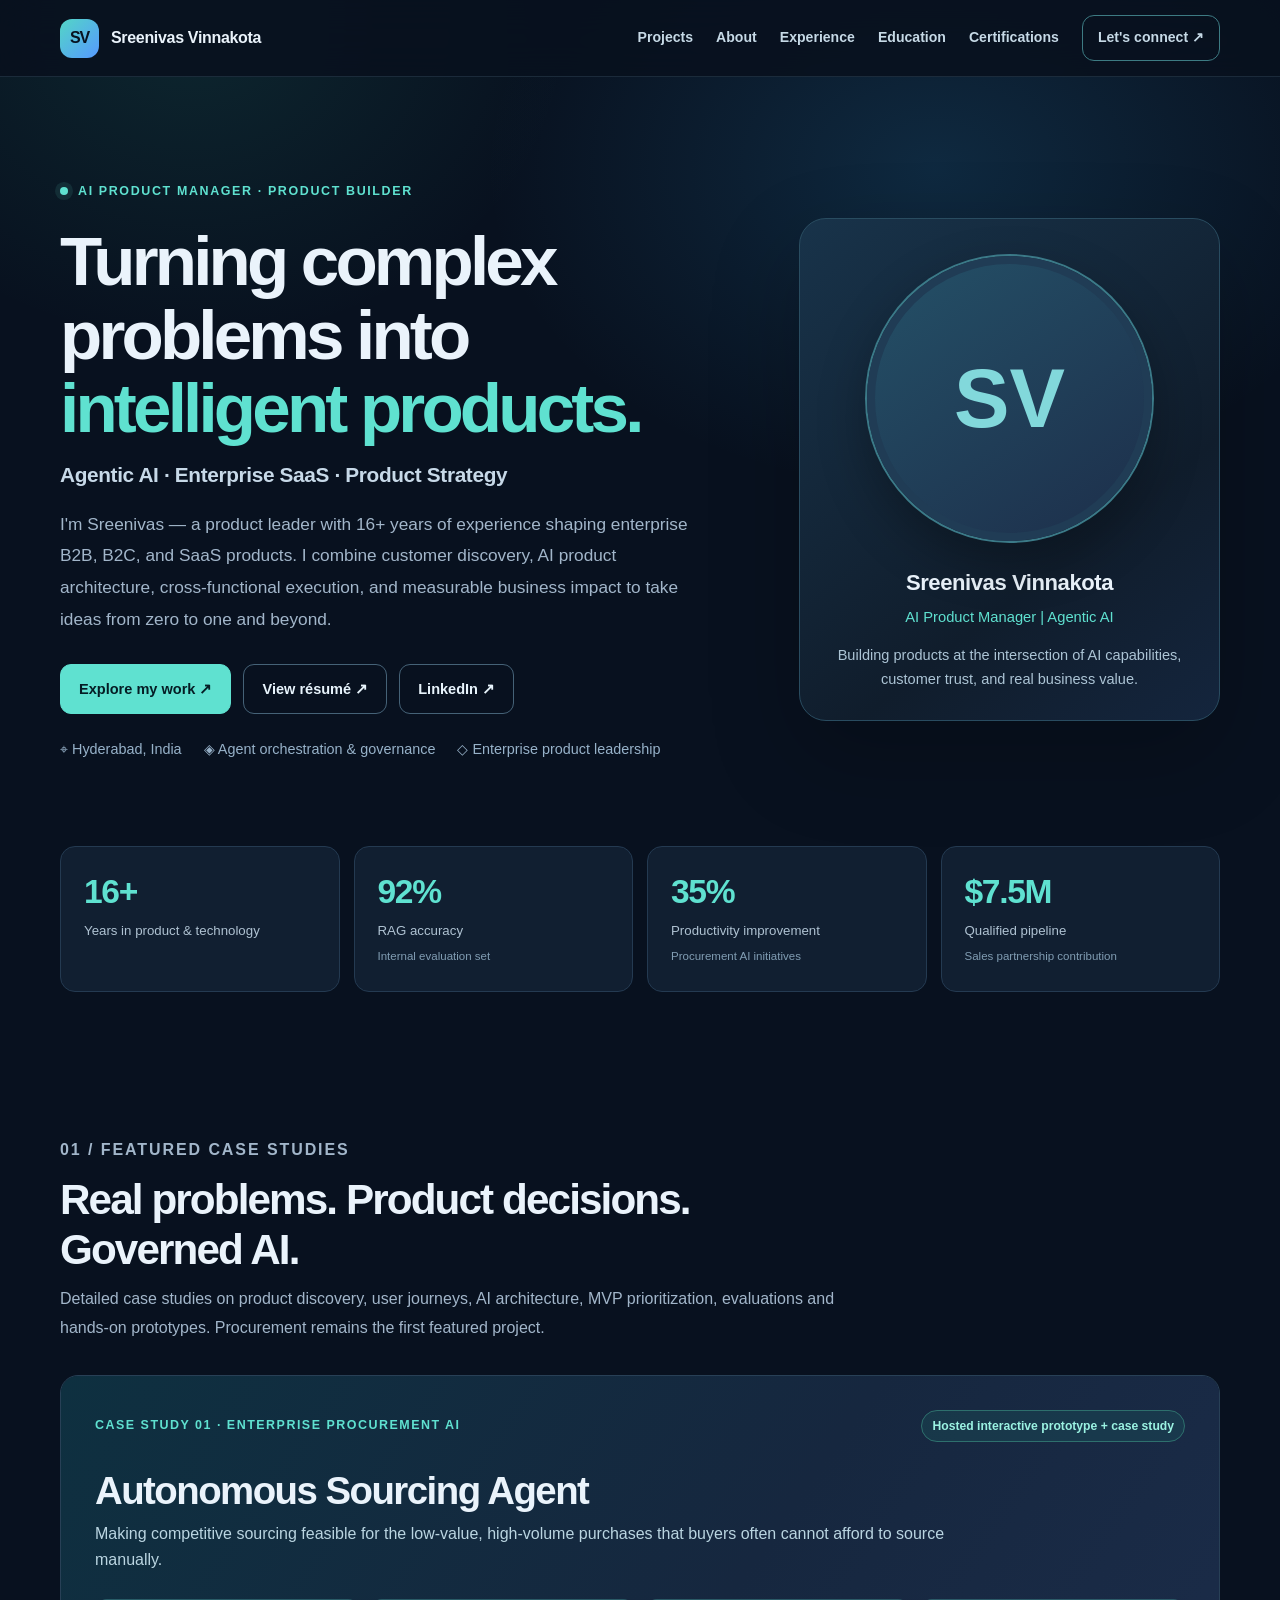
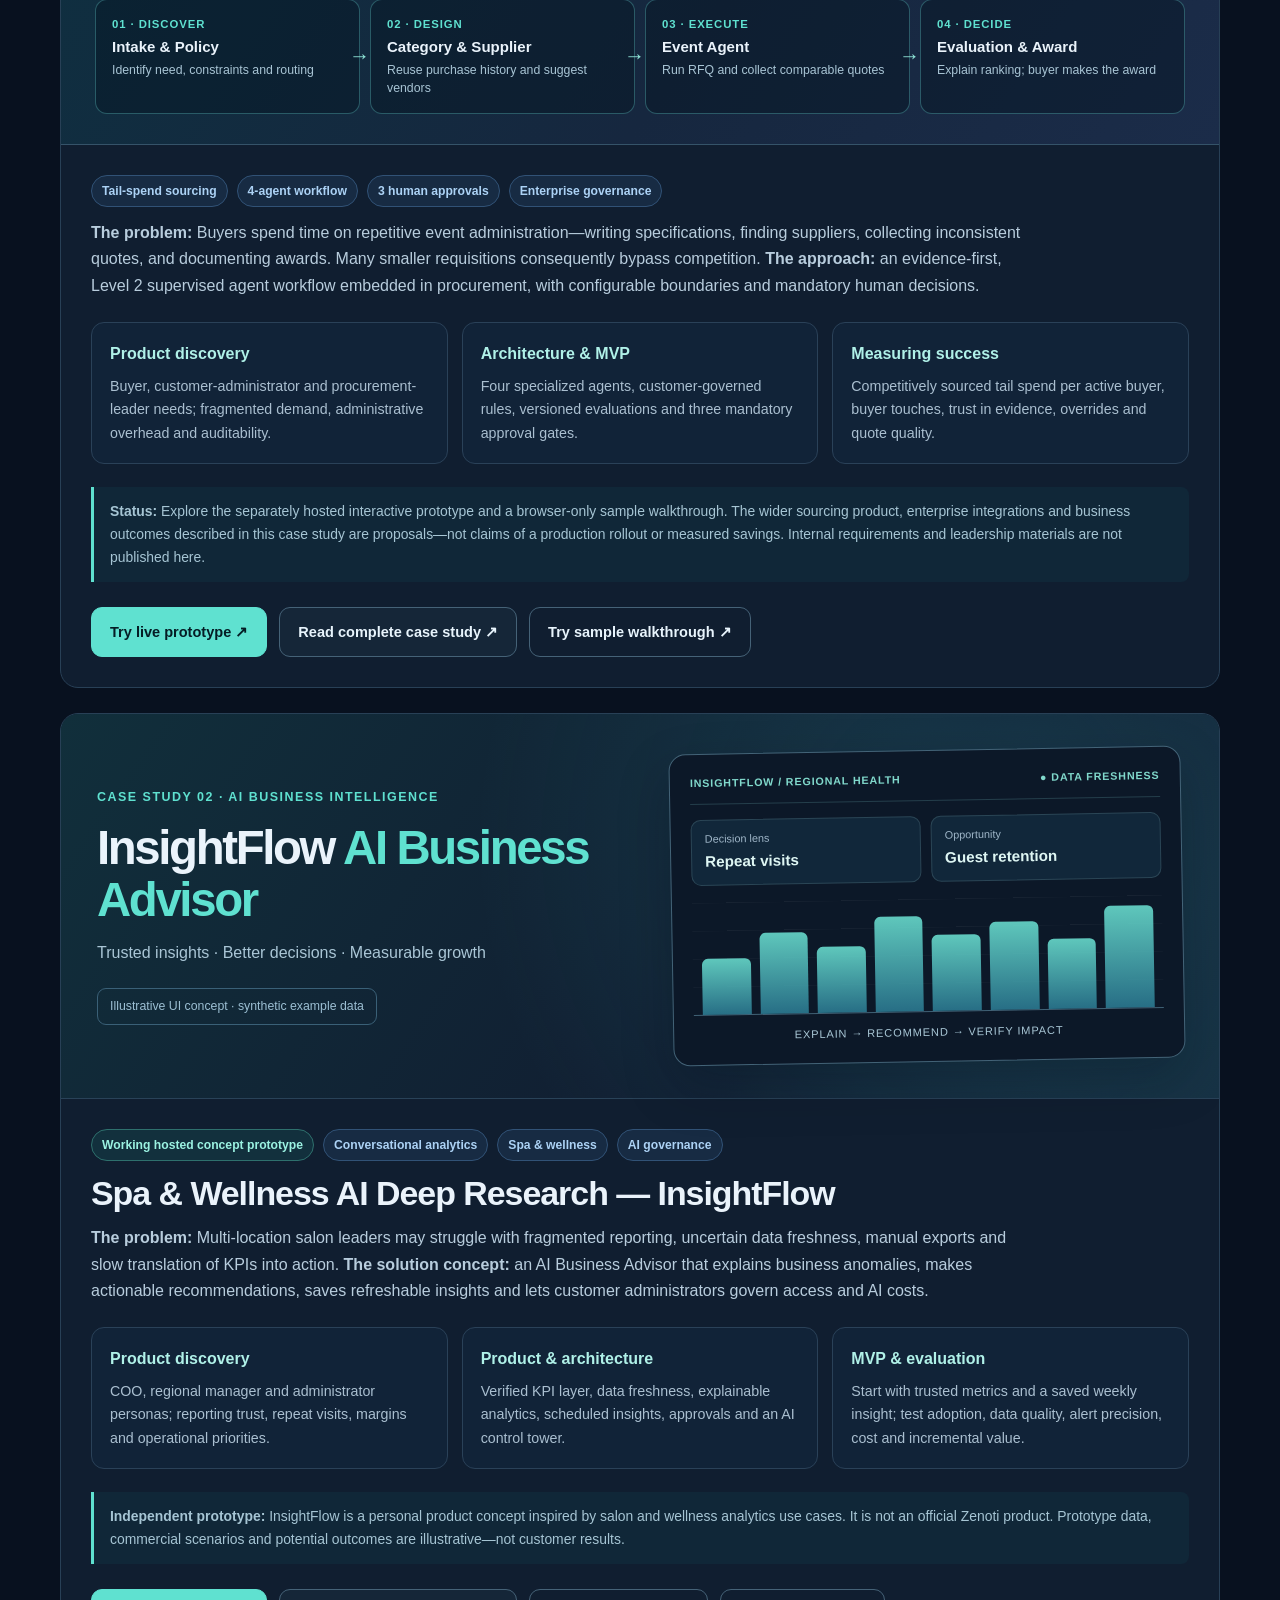
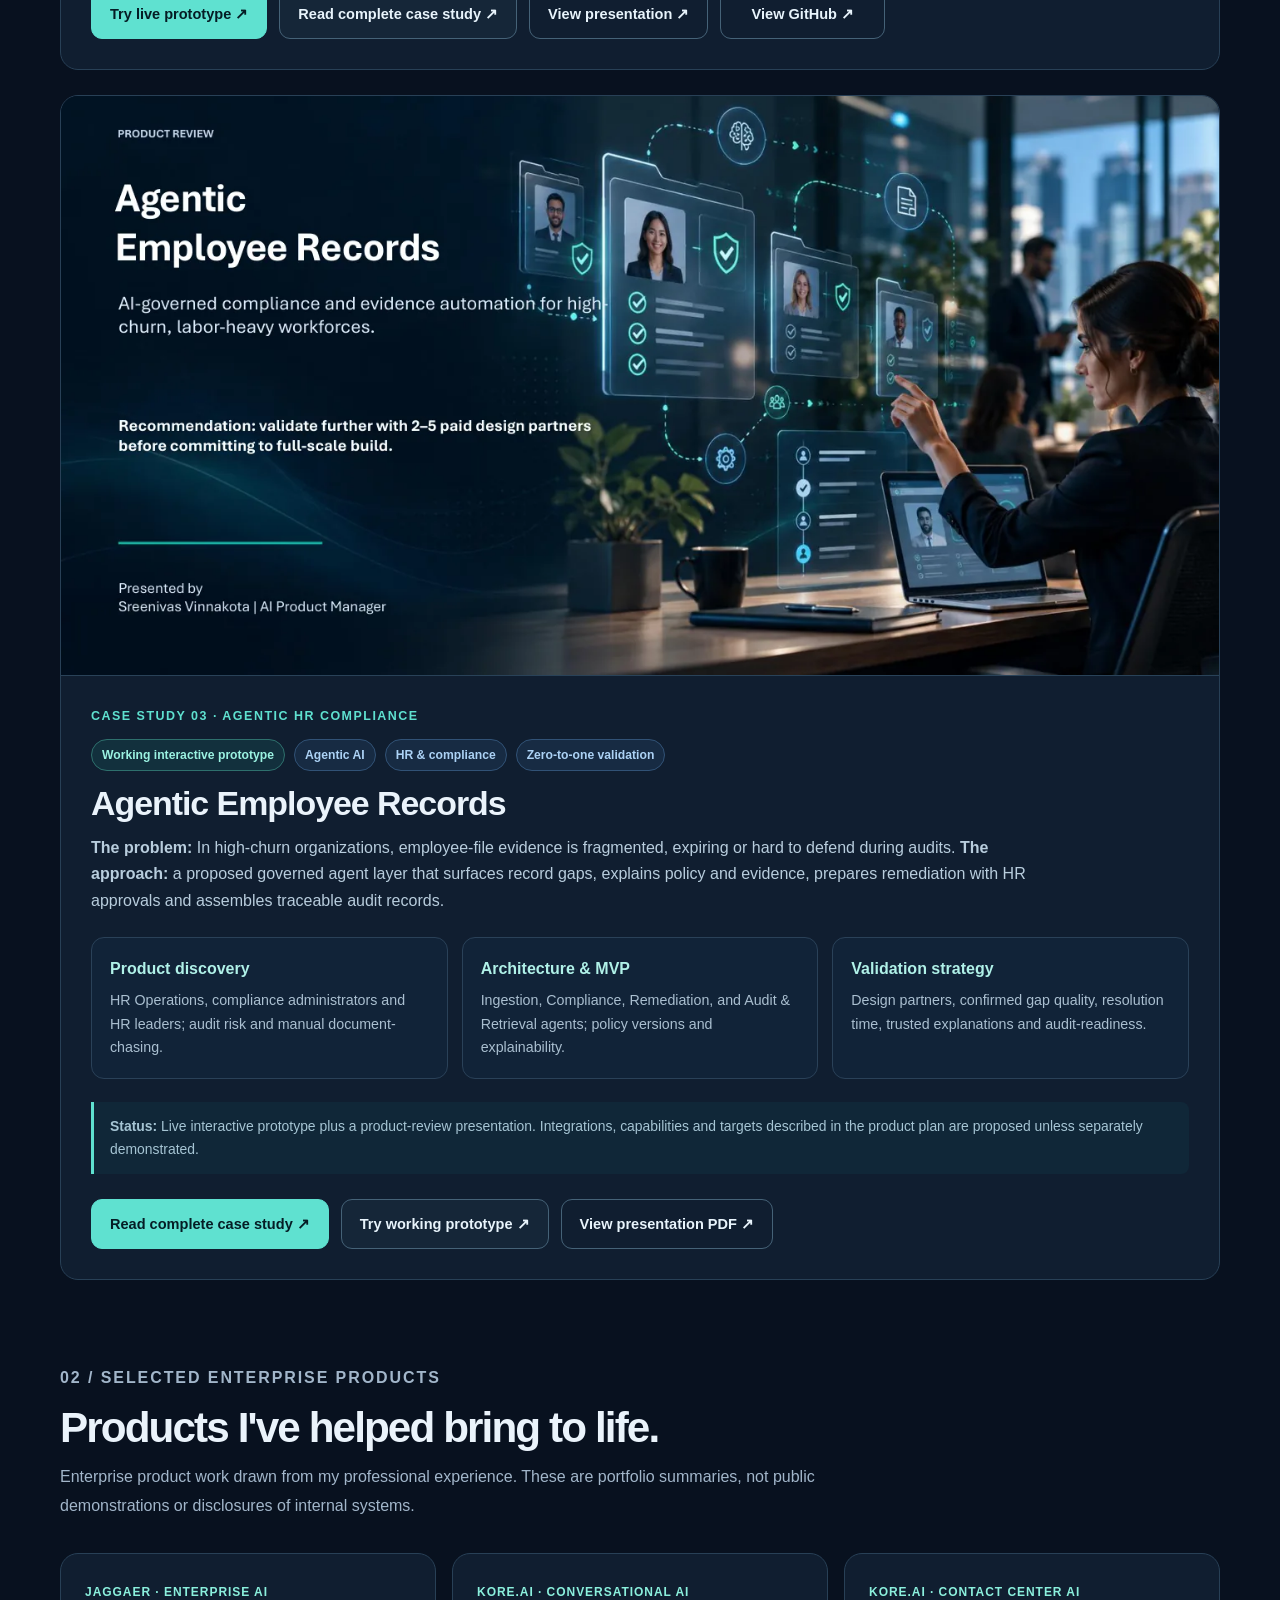
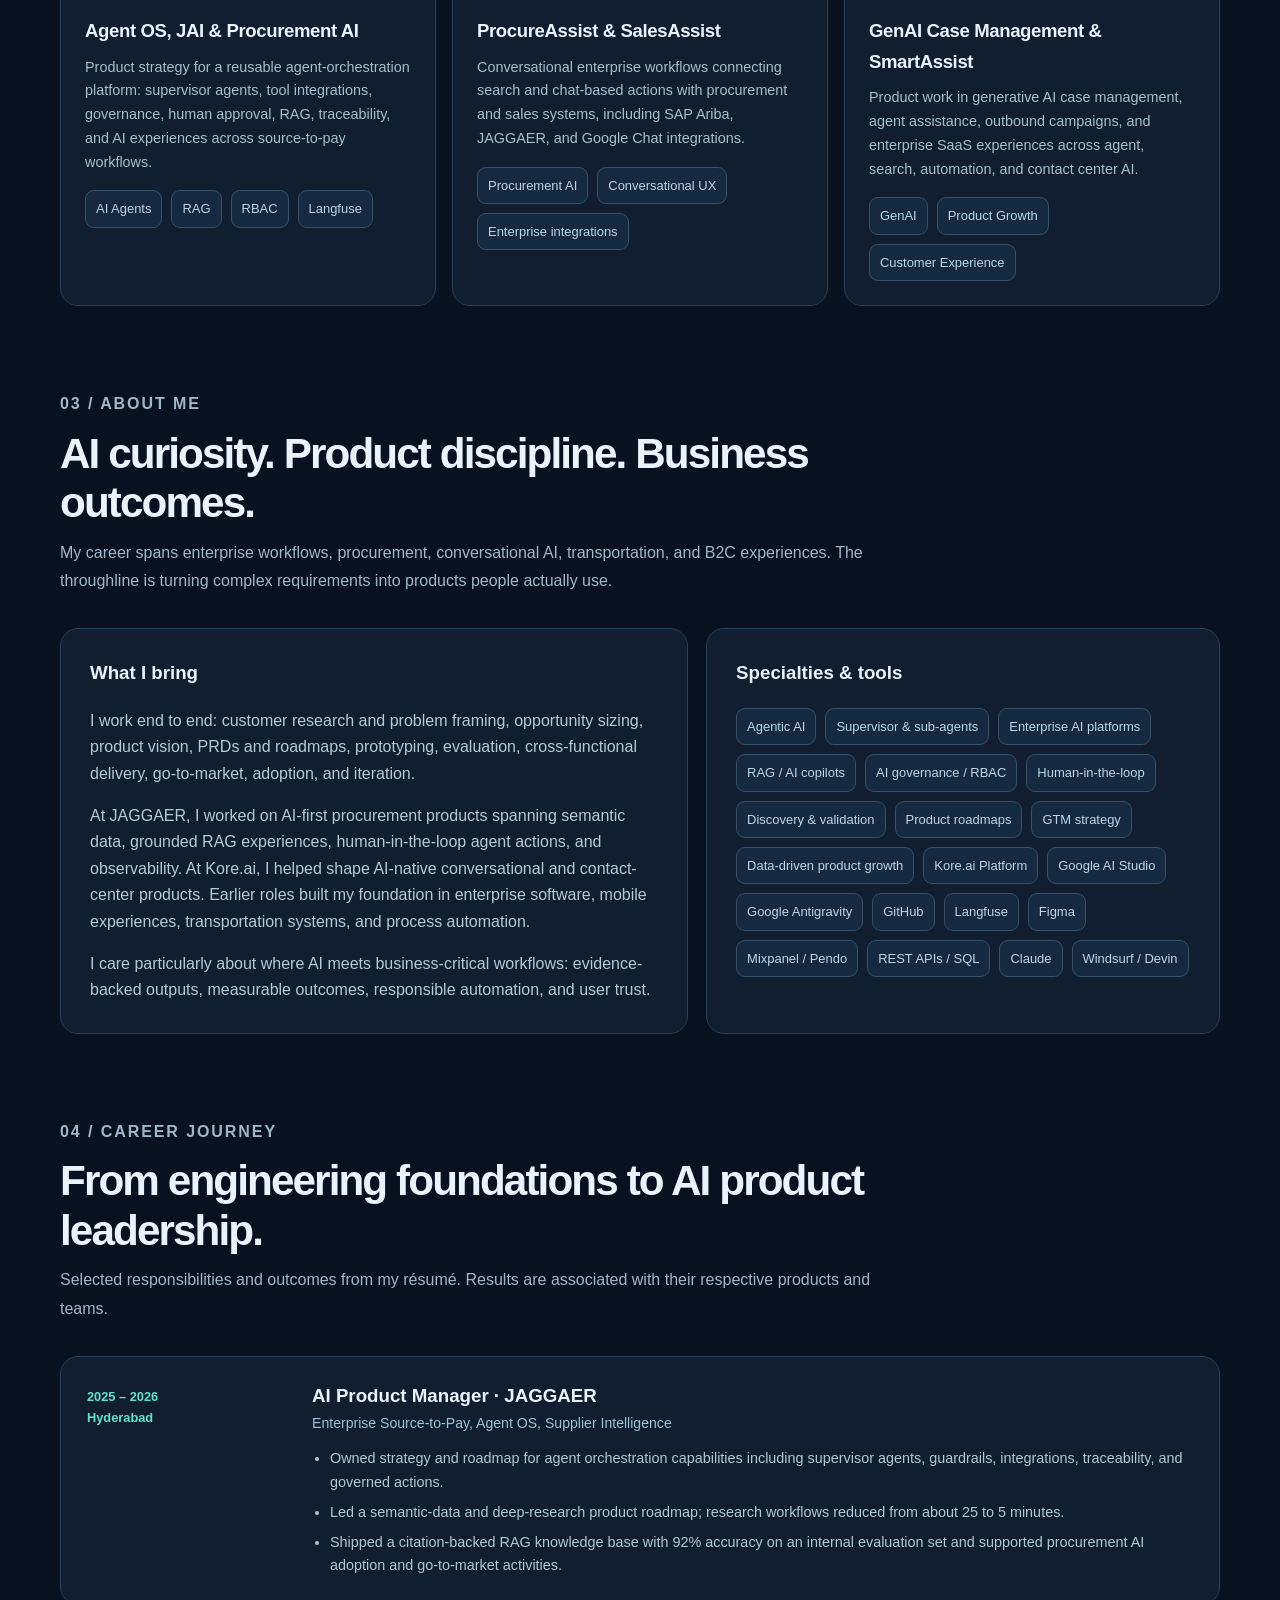
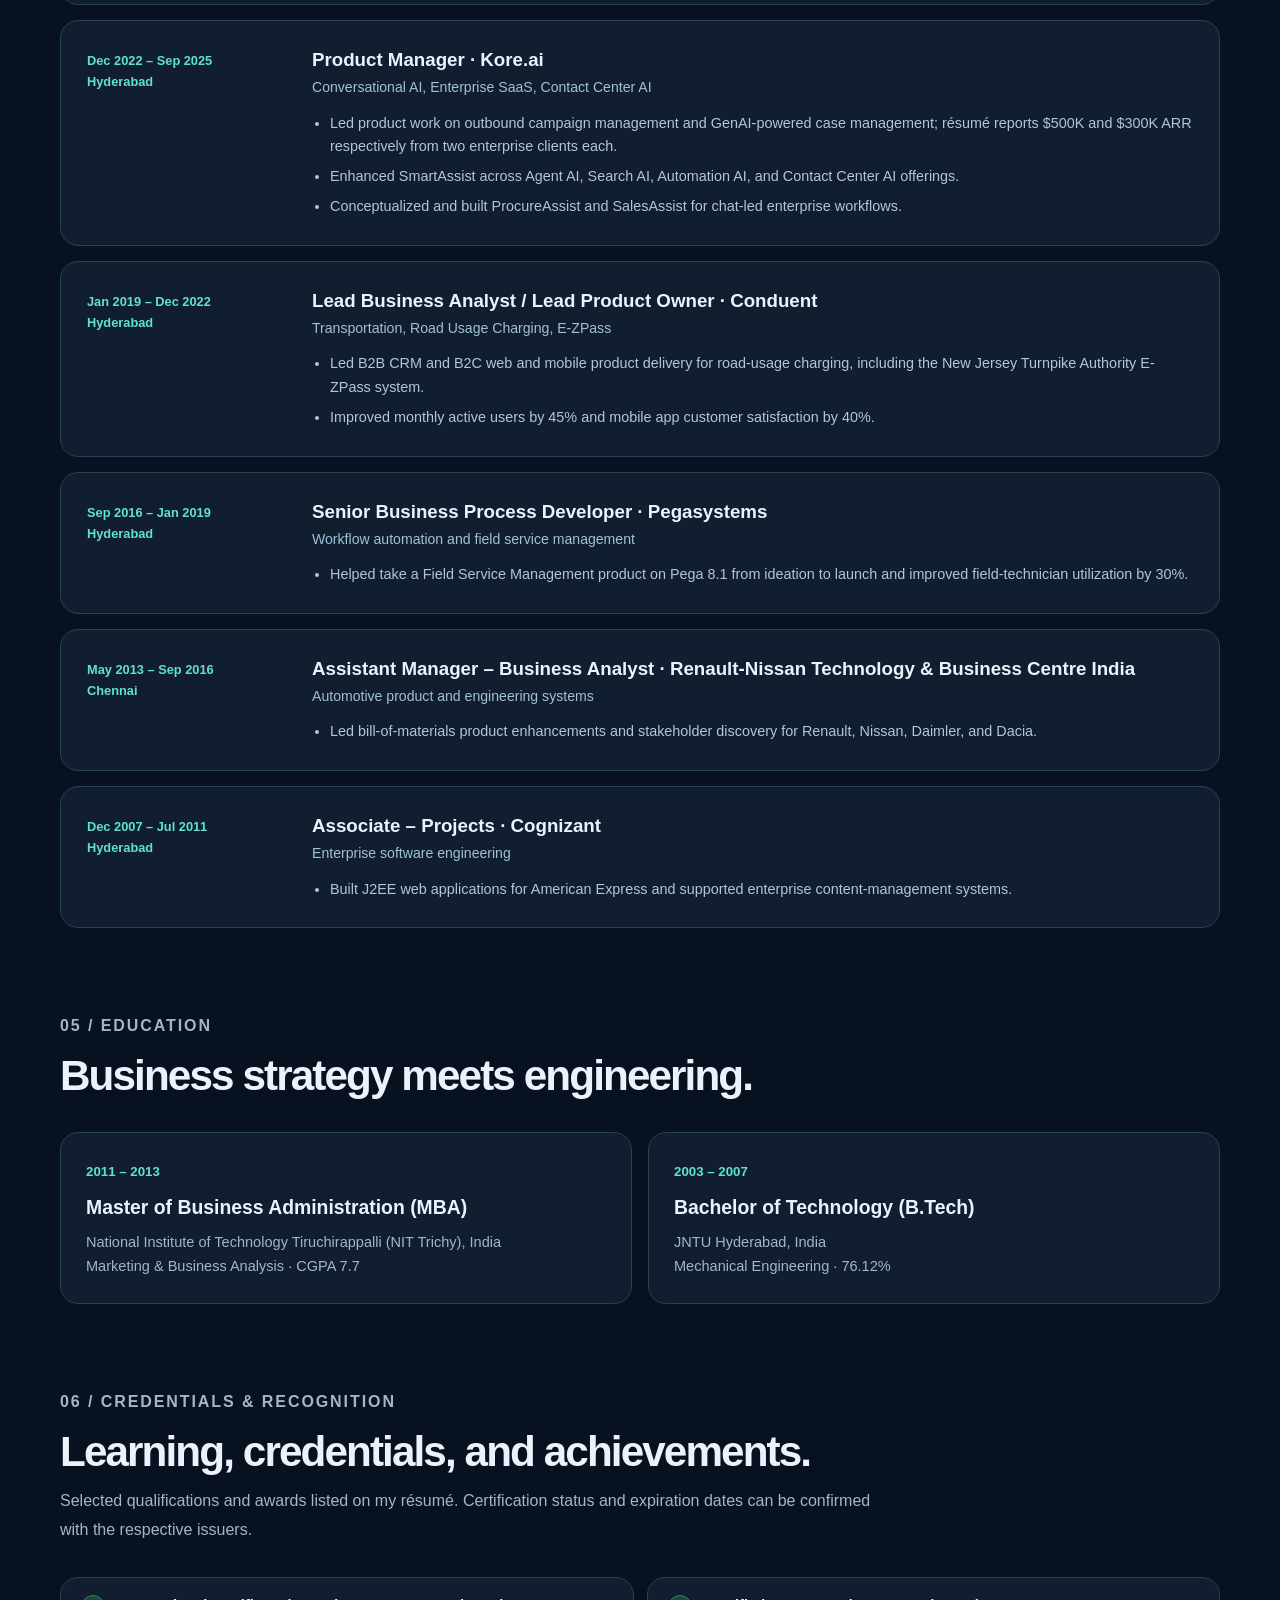
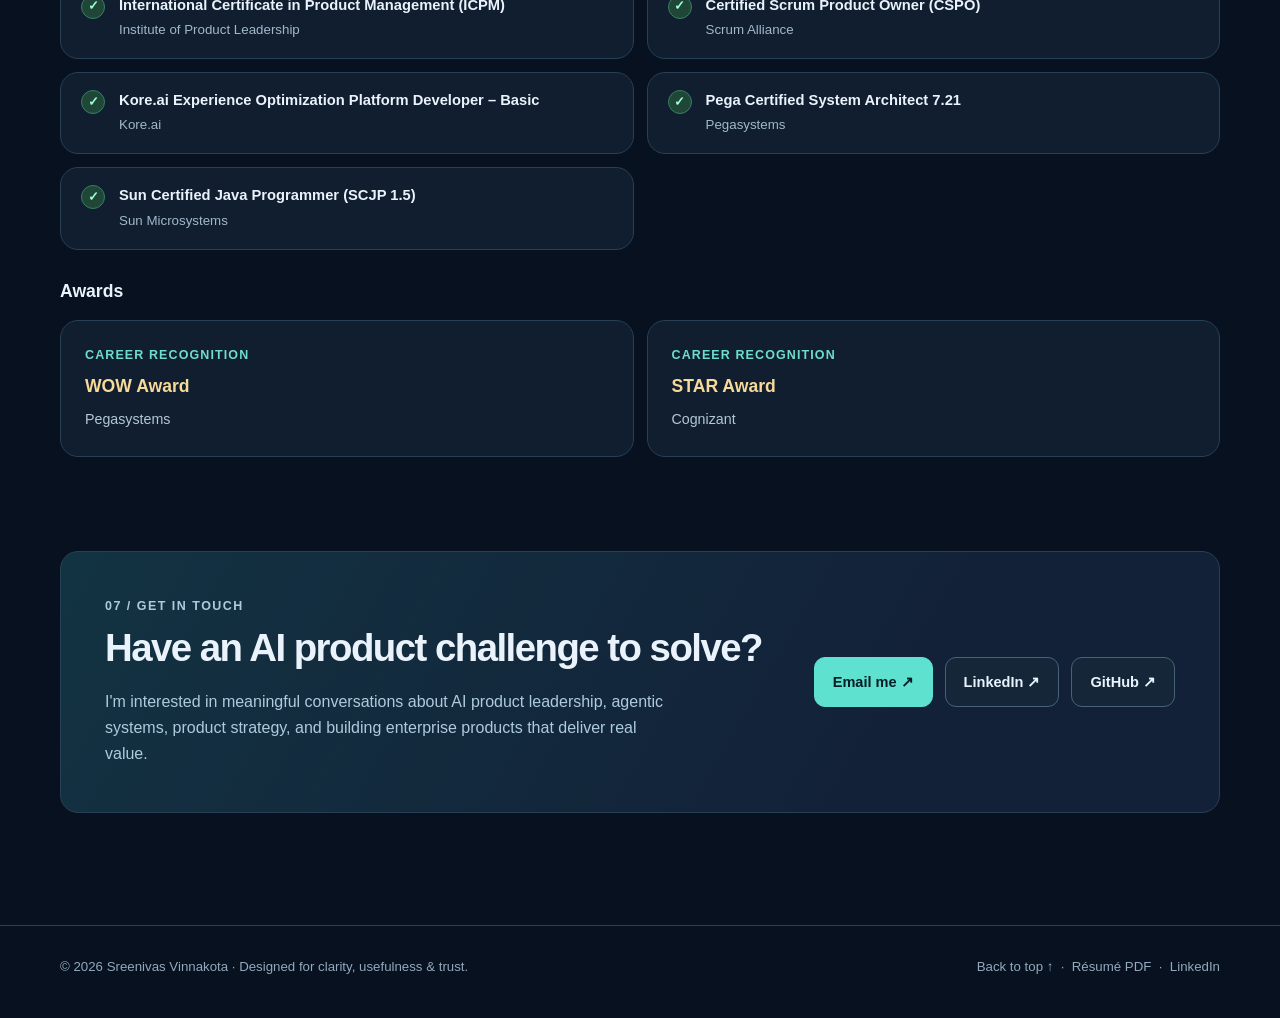
==== commit 348329f1: "Update index.html" ====
--- a/index.html
+++ b/index.html
@@ -5,13 +5,12 @@
 <meta charset="utf-8"/>
 <meta content="width=device-width, initial-scale=1" name="viewport"/>
 <meta content="#08111f" name="theme-color"/>
-<meta content="Sreenivas Vinnakota is an AI Product Manager with 16+ years across agentic AI, enterprise SaaS, procurement, conversational AI, and digital products. Explore projects and product thinking." name="description"/>
+<meta content="Sreenivas Vinnakota AI Product Manager portfolio: Autonomous Sourcing Agent, InsightFlow Spa &amp; Wellness AI Business Advisor and Agentic Employee Records, with live prototypes and case studies." name="description"/>
 <meta content="website" property="og:type"/>
 <meta content="Sreenivas Vinnakota · AI Product Manager" property="og:title"/>
 <meta content="Agentic AI, enterprise product strategy and working AI prototypes. Explore my projects, impact, and career." property="og:description"/>
 <meta content="strict-origin-when-cross-origin" name="referrer"/>
 <title>Sreenivas Vinnakota | AI Product Manager &amp; Product Builder</title>
-
 <style id="portfolio-styles">/* Self-contained portfolio styles. No external CSS required. */
     :root {
       color-scheme: dark;
@@ -193,6 +192,22 @@
   .navlinks { -webkit-overflow-scrolling: touch; }
   .btn { min-height: 44px; }
 }
+
+/* Spa & Wellness AI case study card */
+.spa-showcase { padding:36px; min-height:340px; border-bottom:1px solid #294258; display:grid;grid-template-columns:1fr .93fr;gap:24px;align-items:center;background:radial-gradient(circle at 78% 33%,rgba(48,158,166,.22),transparent 52%),linear-gradient(125deg,#112f3b,#111d31 65%,#152c3f); }
+.spa-showcase-copy h3 {font-size:clamp(2.1rem,3.7vw,3.35rem);letter-spacing:-.05em;line-height:1.1;max-width:550px;margin:14px 0;}
+.spa-showcase-copy>p:not(.kicker){color:#aac6d6;font-size:1rem;}
+.spa-concept-label{display:inline-block;border:1px solid #3a6077;color:#9cbfd3;padding:7px 12px;border-radius:9px;font-size:.77rem;margin-top:6px;}
+.spa-ui{background:#0c1828;border:1px solid #436377;border-radius:17px;box-shadow:0 20px 50px #050c1840;padding:20px;transform:rotate(-1deg);}
+.spa-ui-header{display:flex;justify-content:space-between;gap:12px;color:#81d9cc;letter-spacing:.08em;font-size:.67rem;font-weight:800;border-bottom:1px solid #243e4b;padding-bottom:11px;}
+.spa-mini-metrics{display:grid;grid-template-columns:1fr 1fr;gap:10px;margin:15px 0;}
+.spa-mini-metrics>div{border:1px solid #2a4555;background:#11273a;border-radius:10px;padding:10px 13px;}
+.spa-mini-metrics small{display:block;color:#9fb6c8;font-size:.68rem;}
+.spa-mini-metrics strong{font-size:.95rem;color:#def6f3;}
+.spa-viz{display:flex;align-items:end;justify-content:space-around;gap:9px;height:115px;padding:10px 9px 0;border-bottom:1px solid #406175;background:repeating-linear-gradient(to top,transparent,transparent 27px,#ffffff0d 28px);}
+.spa-viz span{width:11%;border-radius:6px 6px 0 0;background:linear-gradient(0deg,#2b7a92,#6adfd0);opacity:.88;}
+.spa-ui-footer{font-size:.69rem;text-align:center;color:#a9c7d6;margin-top:11px;letter-spacing:.08em;}
+@media(max-width:760px){.spa-showcase{grid-template-columns:1fr;padding:24px;}.spa-ui{transform:none;}.spa-ui-header{font-size:.6rem;}}
 </style></head>
 <body>
 <a class="skip" href="#main">Skip to content</a>
@@ -241,7 +256,7 @@
 <div class="section-head">
 <p class="kicker">01 / Featured case studies</p>
 <h2>Real problems. Product decisions. Governed AI.</h2>
-<p>Detailed case studies covering problem discovery, experience design, agent architecture, MVP prioritization, evaluation plans and interactive prototypes. My enterprise procurement work leads the portfolio.</p>
+<p>Detailed case studies on product discovery, user journeys, AI architecture, MVP prioritization, evaluations and hands-on prototypes. Procurement remains the first featured project.</p>
 </div>
 <article aria-labelledby="sourcing-title" class="card featured sourcing-feature" id="autonomous-sourcing">
 <div class="sourcing-banner">
@@ -268,15 +283,47 @@
 </div>
 <p class="note"><strong>Status:</strong> Explore the separately hosted interactive prototype and a browser-only sample walkthrough. The wider sourcing product, enterprise integrations and business outcomes described in this case study are proposals—not claims of a production rollout or measured savings. Internal requirements and leadership materials are not published here.</p>
 <div class="project-actions">
-<a class="btn primary" href="https://autonomous-sourcing-agent.vercel.app/" target="_blank" rel="noopener noreferrer" aria-label="Try the Autonomous Sourcing Agent hosted prototype in a new tab">Try live prototype ↗</a>
+<a aria-label="Try the Autonomous Sourcing Agent hosted prototype in a new tab" class="btn primary" href="https://autonomous-sourcing-agent.vercel.app/" rel="noopener noreferrer" target="_blank">Try live prototype ↗</a>
 <a class="btn" href="projects/autonomous-sourcing-agent/">Read complete case study ↗</a>
 <a class="btn secondary" href="projects/autonomous-sourcing-agent/prototype.html">Try sample walkthrough ↗</a>
+</div>
+</div>
+</article><article aria-labelledby="spa-title" class="card featured" id="spa-wellness-ai" style="margin-top:25px">
+<div aria-label="Illustrative analytics visualization for the InsightFlow concept" class="spa-showcase">
+<div class="spa-showcase-copy">
+<p class="kicker">Case study 02 · AI business intelligence</p>
+<h3>InsightFlow <span class="gradient-text">AI Business Advisor</span></h3>
+<p>Trusted insights · Better decisions · Measurable growth</p>
+<span class="spa-concept-label">Illustrative UI concept · synthetic example data</span>
+</div>
+<div aria-hidden="true" class="spa-ui">
+<div class="spa-ui-header"><span>INSIGHTFLOW / REGIONAL HEALTH</span><span>● DATA FRESHNESS</span></div>
+<div class="spa-mini-metrics"><div><small>Decision lens</small><strong>Repeat visits</strong></div><div><small>Opportunity</small><strong>Guest retention</strong></div></div>
+<div class="spa-viz"><span style="height:54%"></span><span style="height:78%"></span><span style="height:63%"></span><span style="height:91%"></span><span style="height:73%"></span><span style="height:85%"></span><span style="height:67%"></span><span style="height:98%"></span></div>
+<div class="spa-ui-footer">EXPLAIN → RECOMMEND → VERIFY IMPACT</div>
+</div>
+</div>
+<div class="feature-body">
+<div class="pills"><span class="pill mint">Working hosted concept prototype</span><span class="pill">Conversational analytics</span><span class="pill">Spa &amp; wellness</span><span class="pill">AI governance</span></div>
+<h3 id="spa-title">Spa &amp; Wellness AI Deep Research — InsightFlow</h3>
+<p class="intro"><strong>The problem:</strong> Multi-location salon leaders may struggle with fragmented reporting, uncertain data freshness, manual exports and slow translation of KPIs into action. <strong>The solution concept:</strong> an AI Business Advisor that explains business anomalies, makes actionable recommendations, saves refreshable insights and lets customer administrators govern access and AI costs.</p>
+<div class="three-col">
+<div class="info"><h4>Product discovery</h4><p>COO, regional manager and administrator personas; reporting trust, repeat visits, margins and operational priorities.</p></div>
+<div class="info"><h4>Product &amp; architecture</h4><p>Verified KPI layer, data freshness, explainable analytics, scheduled insights, approvals and an AI control tower.</p></div>
+<div class="info"><h4>MVP &amp; evaluation</h4><p>Start with trusted metrics and a saved weekly insight; test adoption, data quality, alert precision, cost and incremental value.</p></div>
+</div>
+<p class="note"><strong>Independent prototype:</strong> InsightFlow is a personal product concept inspired by salon and wellness analytics use cases. It is not an official Zenoti product. Prototype data, commercial scenarios and potential outcomes are illustrative—not customer results.</p>
+<div class="project-actions">
+<a class="btn primary" href="https://spa-wellness-ai-deep-research.vercel.app/" rel="noopener noreferrer" target="_blank">Try live prototype ↗</a>
+<a class="btn" href="projects/spa-wellness-ai-deep-research/">Read complete case study ↗</a>
+<a class="btn secondary" href="assets/spa-wellness-ai-strategy-presentation.pdf" rel="noopener noreferrer" target="_blank">View presentation ↗</a>
+<a class="btn secondary" href="https://github.com/vasuart-cloud/Spa-wellness-AI-deep-research-" rel="noopener noreferrer" target="_blank">View GitHub ↗</a>
 </div>
 </div>
 </article>
 <article aria-labelledby="aer-title" class="card featured" id="agentic-employee-records" style="margin-top:25px">
 <div class="project-media"><img alt="Cover artwork for the Agentic Employee Records product review" decoding="async" height="783" loading="eager" src="assets/agentic-employee-records-cover.webp" width="1392"/></div>
-<div class="feature-body">
+<div class="feature-body"><p class="kicker" style="margin:0 0 12px">Case study 03 · Agentic HR compliance</p>
 <div class="pills"><span class="pill mint">Working interactive prototype</span><span class="pill">Agentic AI</span><span class="pill">HR &amp; compliance</span><span class="pill">Zero-to-one validation</span></div>
 <h3 id="aer-title">Agentic Employee Records</h3>
 <p class="intro"><strong>The problem:</strong> In high-churn organizations, employee-file evidence is fragmented, expiring or hard to defend during audits. <strong>The approach:</strong> a proposed governed agent layer that surfaces record gaps, explains policy and evidence, prepares remediation with HR approvals and assembles traceable audit records.</p>
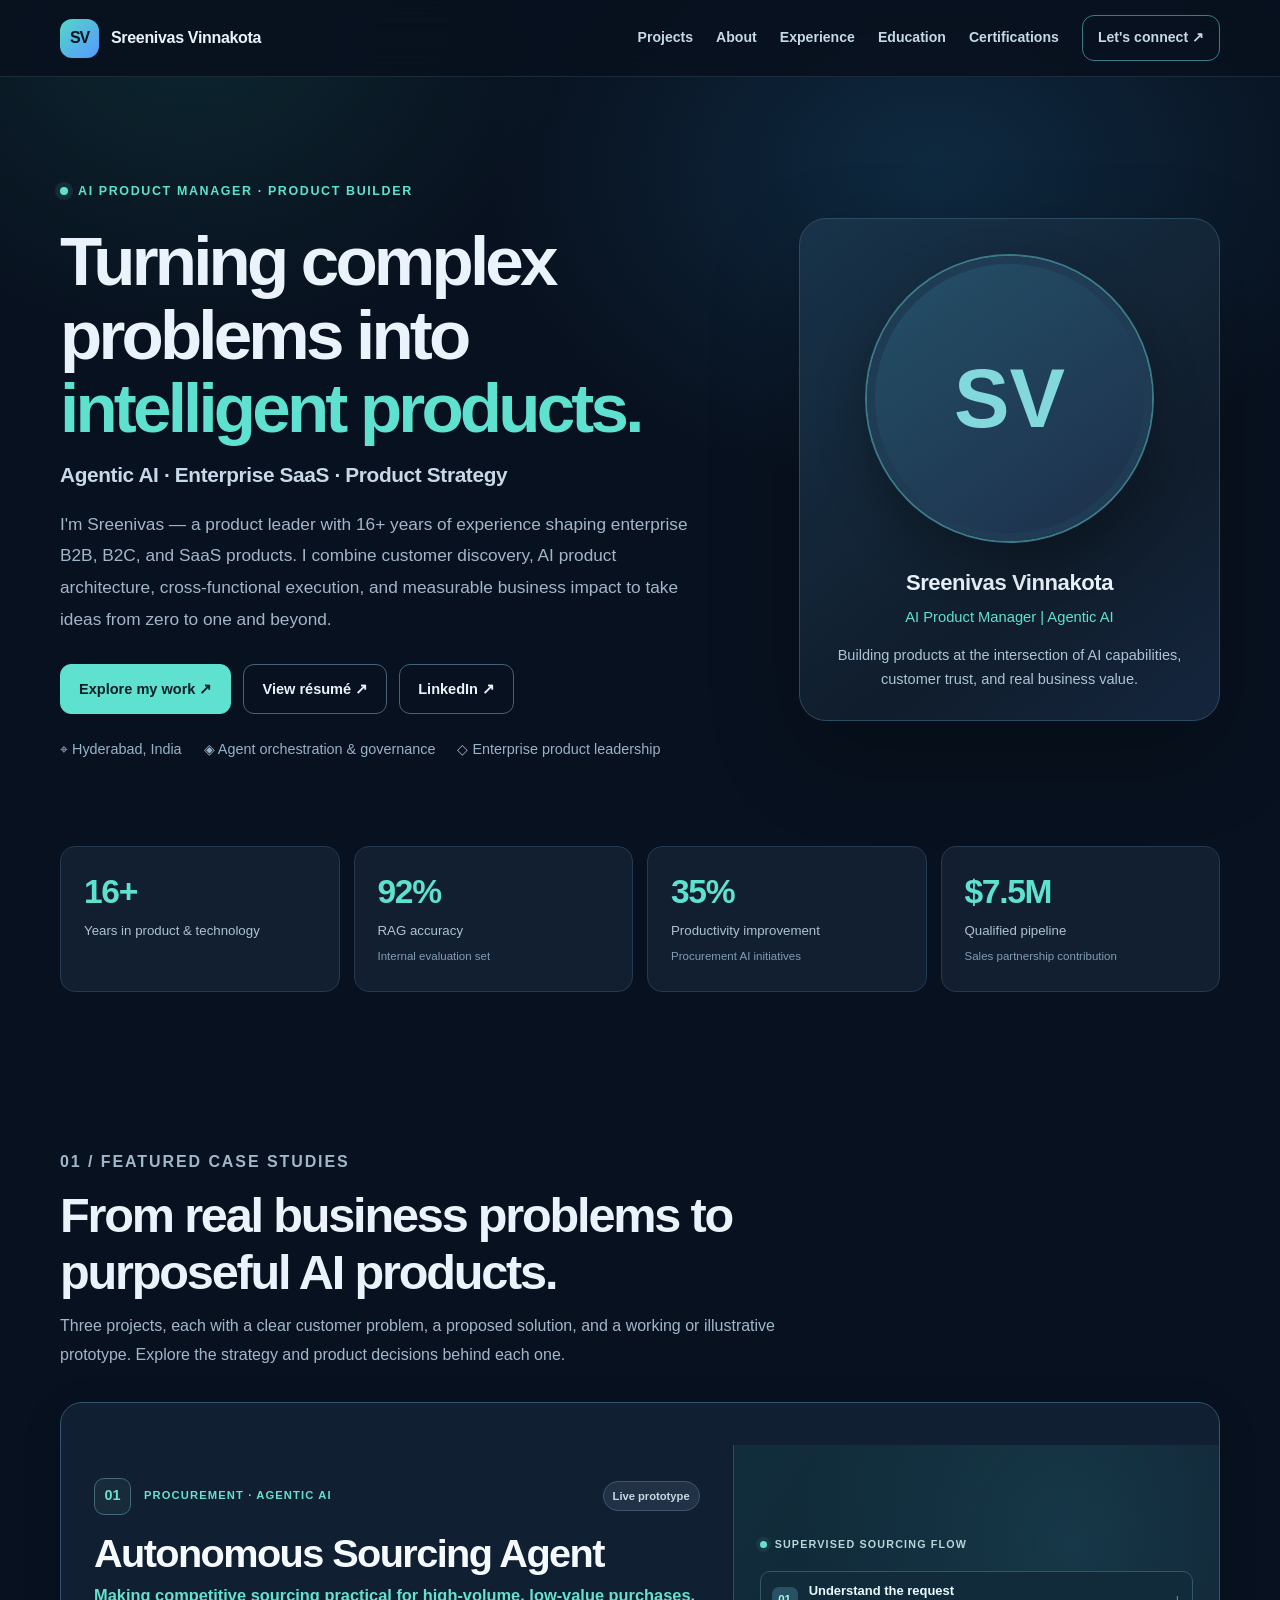
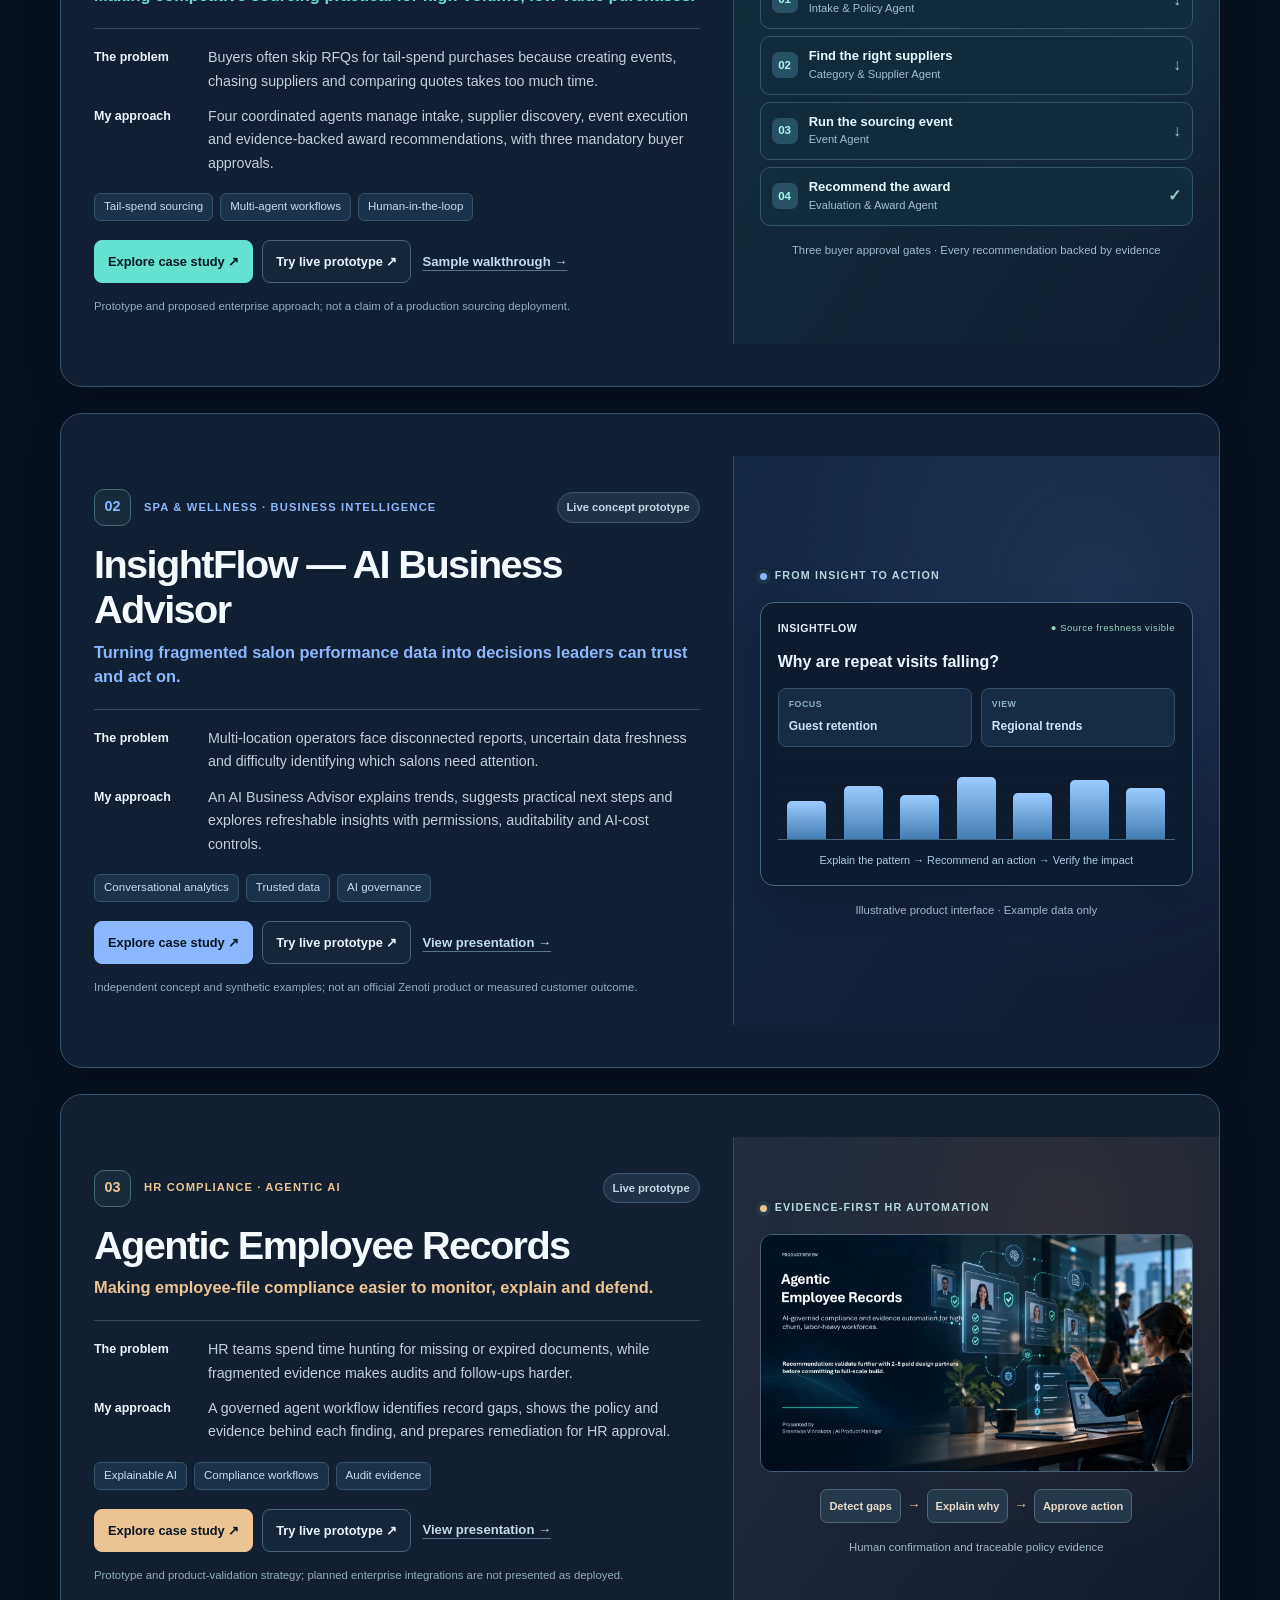
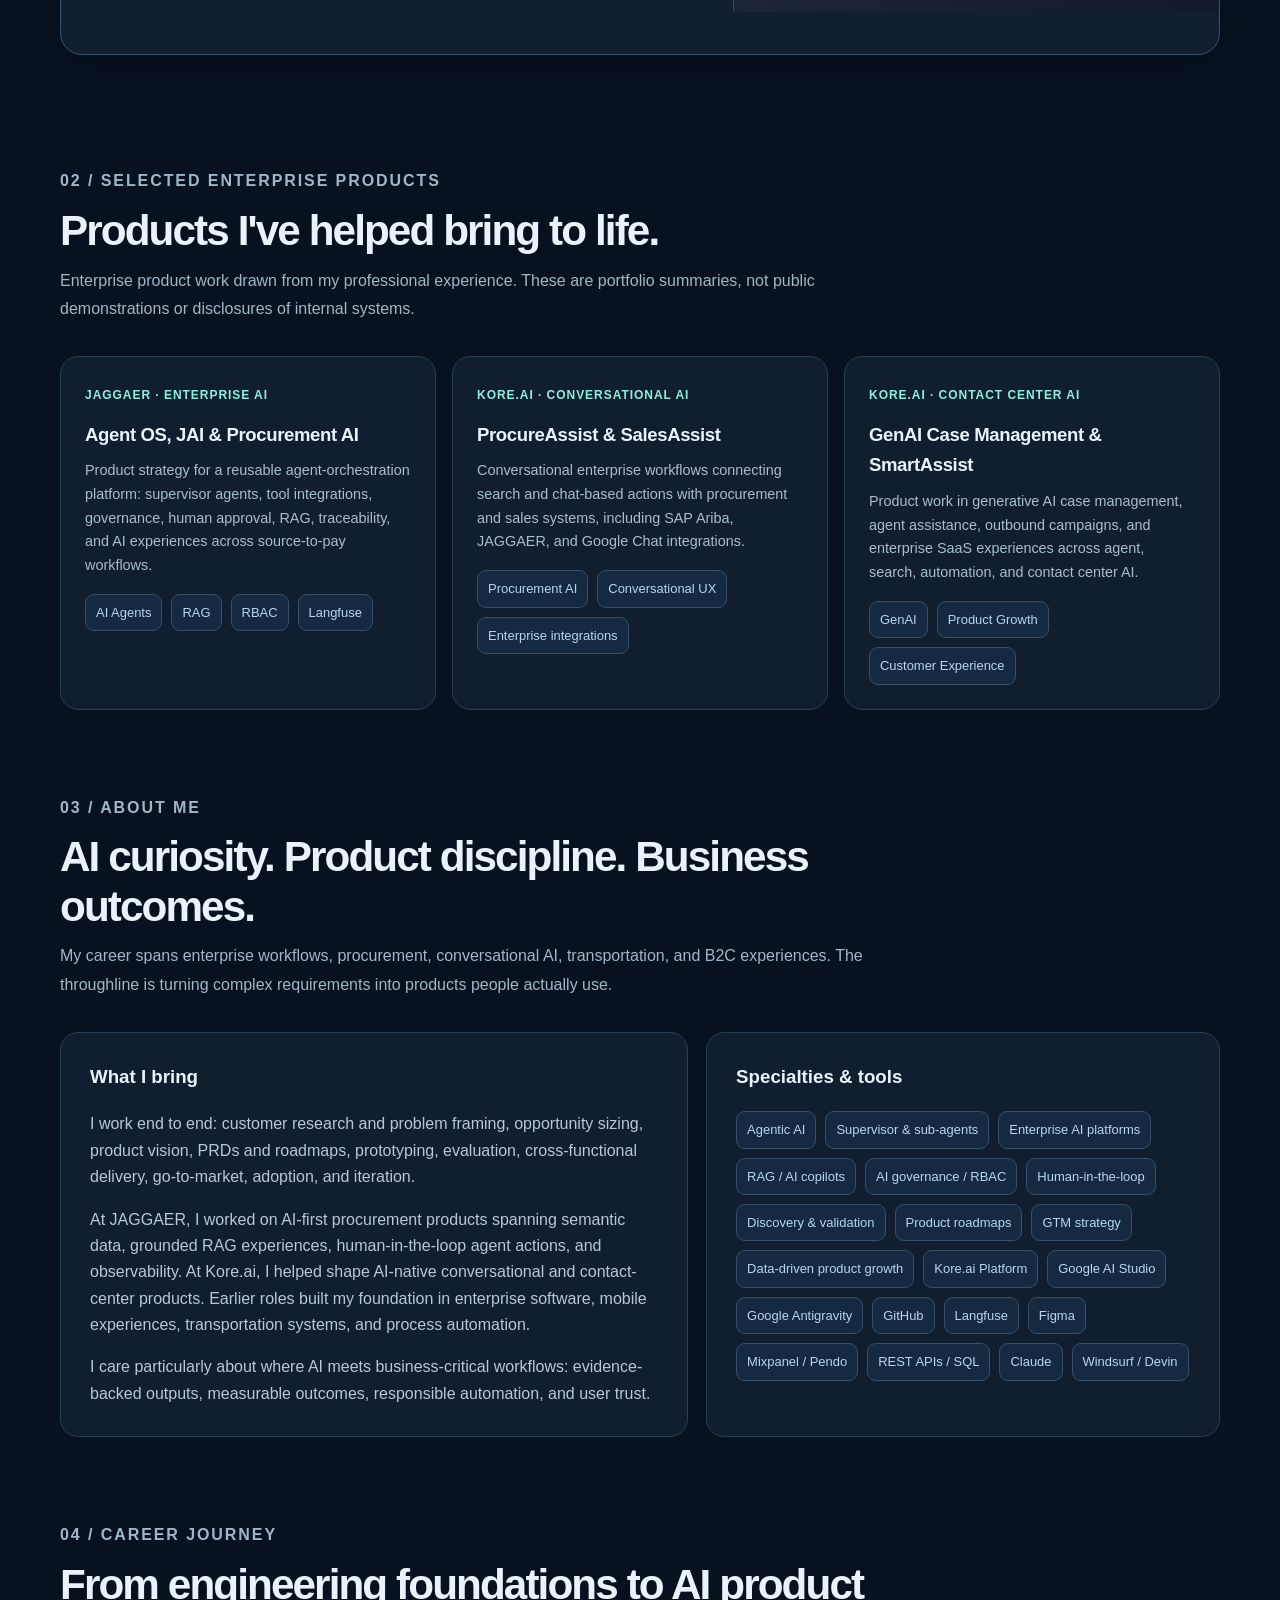
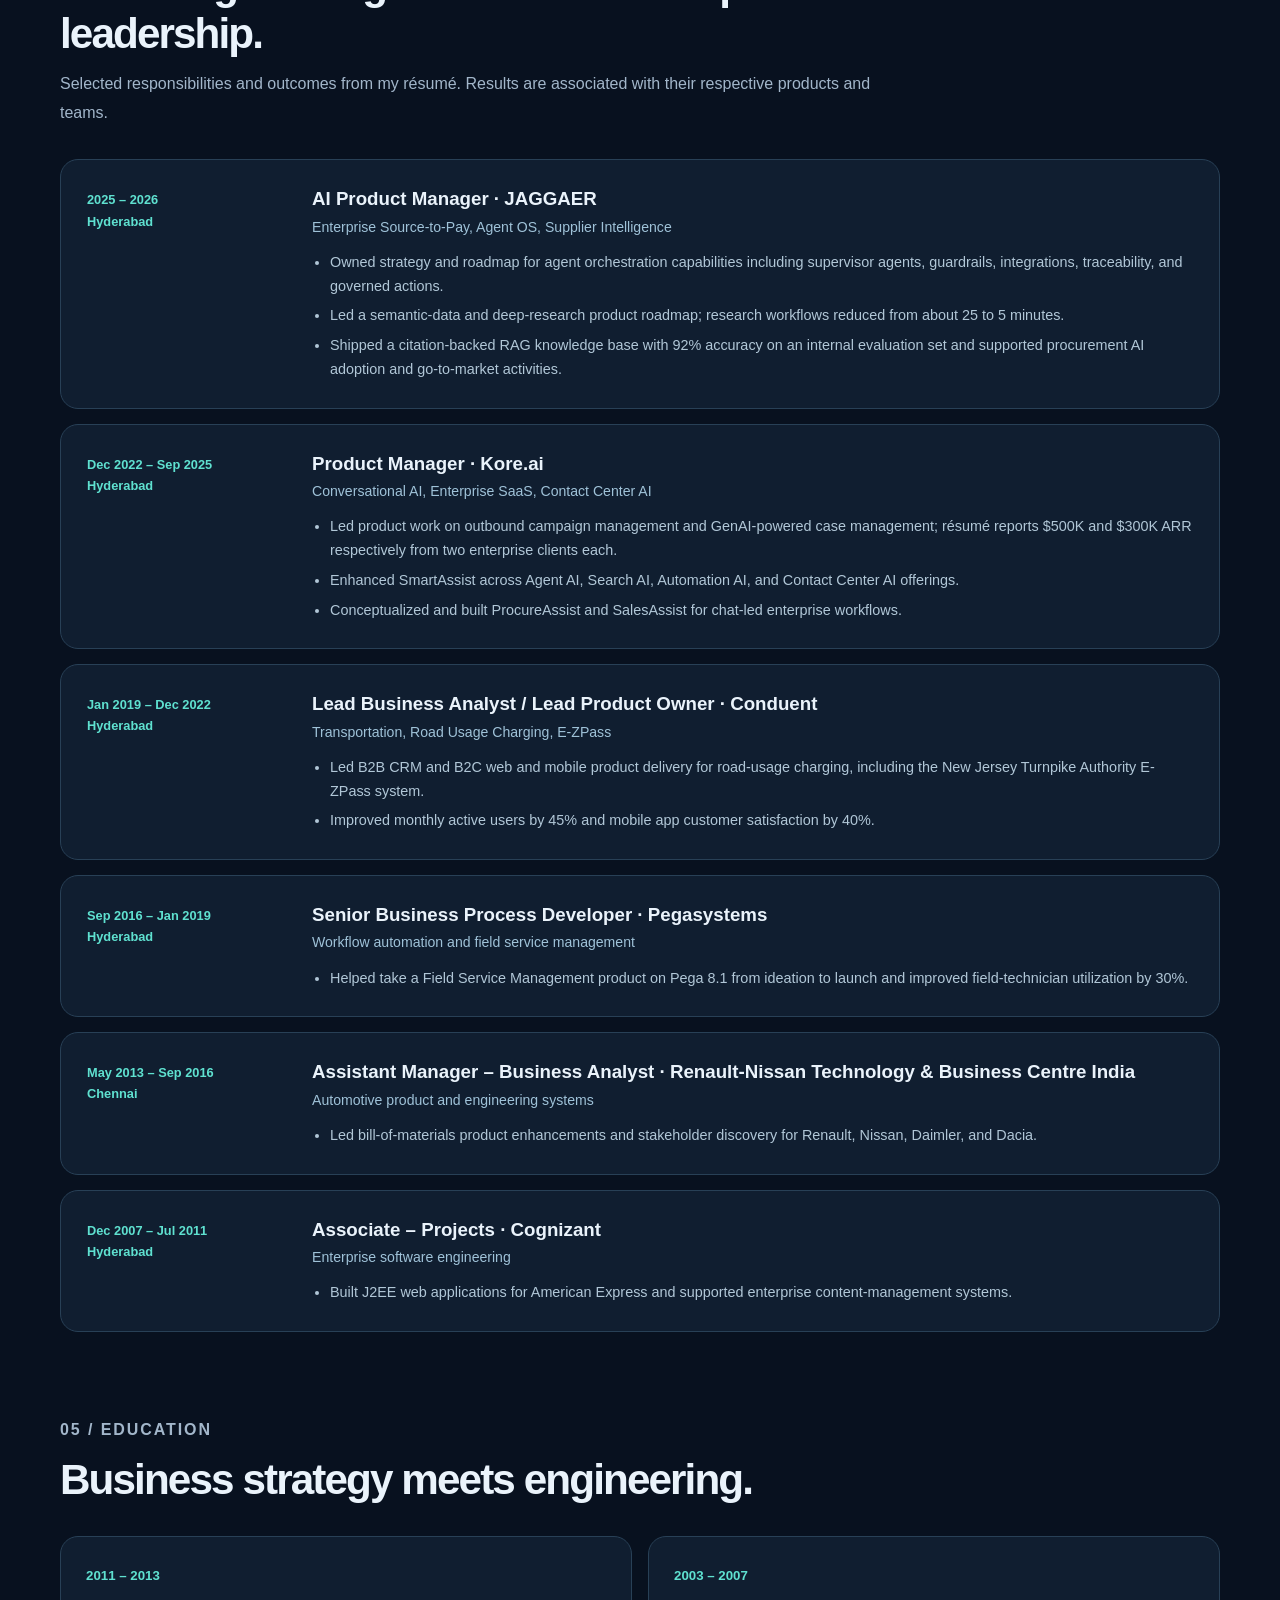
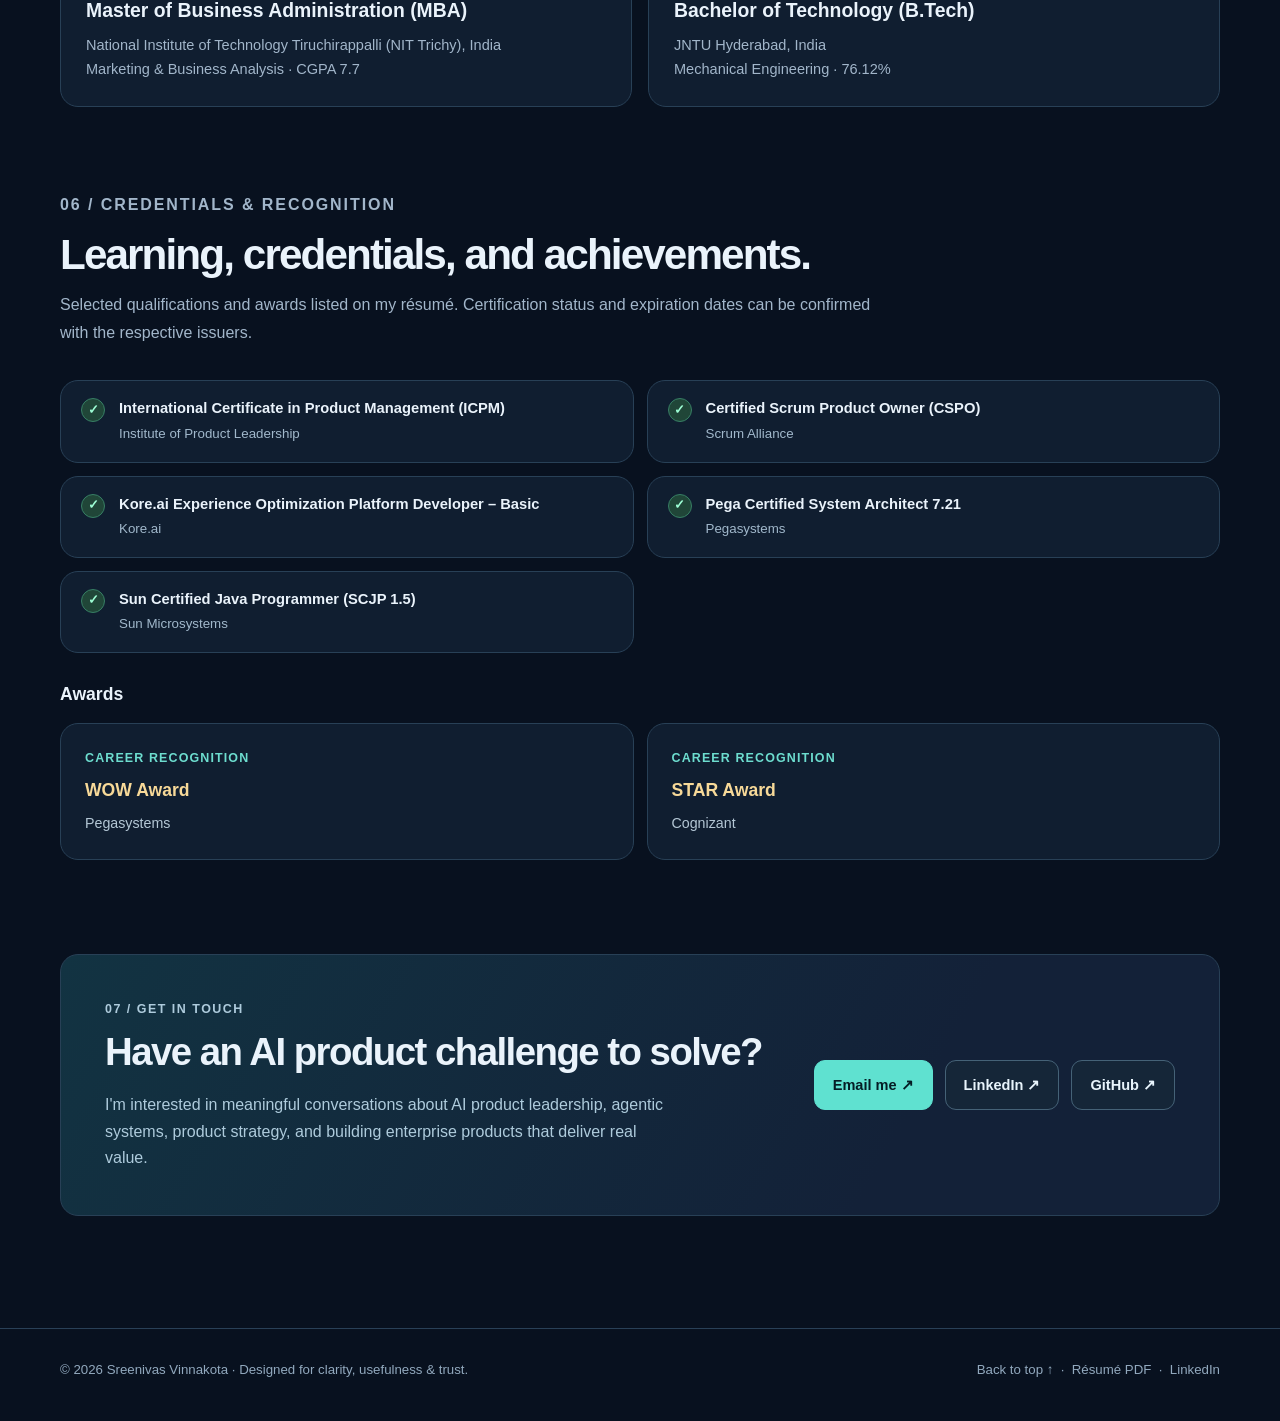
==== commit be1cdf03: "Update index.html" ====
--- a/index.html
+++ b/index.html
@@ -208,6 +208,87 @@
 .spa-viz span{width:11%;border-radius:6px 6px 0 0;background:linear-gradient(0deg,#2b7a92,#6adfd0);opacity:.88;}
 .spa-ui-footer{font-size:.69rem;text-align:center;color:#a9c7d6;margin-top:11px;letter-spacing:.08em;}
 @media(max-width:760px){.spa-showcase{grid-template-columns:1fr;padding:24px;}.spa-ui{transform:none;}.spa-ui-header{font-size:.6rem;}}
+
+
+/* Featured AI case studies: clearly separated, consistently structured panels */
+#projects.featured-work { padding-top:54px; padding-bottom:70px; }
+#projects .featured-section-heading {max-width:930px; margin-bottom:32px;}
+#projects .featured-section-heading h2 {font-size:clamp(2rem,3.8vw,3.15rem);max-width:850px;}
+#projects .featured-section-heading > p:last-child {max-width:790px;}
+#projects .case-studies-stack {display:grid;gap:26px;}
+#projects .case-study-panel {--case-accent:#64e1cf; display:grid;grid-template-columns:minmax(0,1.16fr) minmax(285px,.84fr);position:relative;isolation:isolate;min-width:0;overflow:hidden;border:1px solid #35536a;border-radius:22px;background:#101f31;box-shadow:0 12px 40px rgba(0,0,0,.14);scroll-margin-top:105px;}
+#projects .case-study-panel.case-wellness {--case-accent:#8bb7ff; background:#101f32;}
+#projects .case-study-panel.case-employee {--case-accent:#ecc393; background:#111f30;}
+#projects .case-study-content {padding:33px 33px 29px;min-width:0;}
+#projects .case-topline {display:flex;align-items:center;flex-wrap:wrap;gap:9px 13px;margin-bottom:16px;}
+#projects .case-number {display:grid;place-items:center;flex:0 0 37px;height:37px;border:1px solid #456a79;border-radius:10px;color:var(--case-accent);font-size:.9rem;font-weight:850;background:#182b3a;}
+#projects .case-domain {color:var(--case-accent);font-size:.7rem;line-height:1.4;font-weight:850;letter-spacing:.10em;}
+#projects .case-status {margin-left:auto;color:#c6d7e4;font-weight:650;font-size:.7rem;background:#213247;border:1px solid #3d566d;padding:5px 9px;border-radius:30px;white-space:nowrap;}
+#projects .case-study-content h3 {font-size:clamp(1.9rem,3.1vw,2.8rem);line-height:1.13;letter-spacing:-.04em;margin:0 0 8px;color:#f5faff;max-width:710px;}
+#projects .case-tagline {color:var(--case-accent);font-size:1.025rem;line-height:1.5;font-weight:680;max-width:650px;margin:0 0 20px;}
+#projects .case-definition {padding-top:17px;border-top:1px solid #32495d;display:grid;gap:12px;}
+#projects .case-definition-row {display:grid;grid-template-columns:101px minmax(0,1fr);align-items:start;gap:13px;}
+#projects .case-definition-row strong {color:#f0f5fb;font-size:.78rem;margin-top:1px;}
+#projects .case-definition-row p {color:#bfd0de;font-size:.89rem;line-height:1.65;margin:0;}
+#projects .case-keywords {display:flex;gap:7px;flex-wrap:wrap;margin:18px 0 19px;}
+#projects .case-keywords span {font-size:.72rem;line-height:1.2;color:#c4dbeb;padding:6px 9px;background:#1b3248;border:1px solid #35536b;border-radius:6px;}
+#projects .case-actions {display:flex;align-items:center;flex-wrap:wrap;gap:9px;}
+#projects .case-actions .btn {min-height:42px;padding:10px 13px;font-size:.8rem;border-radius:8px;}
+#projects .case-actions .btn.primary {background:var(--case-accent);border-color:var(--case-accent);color:#071722;}
+#projects .case-text-link {font-weight:750;color:#c2dcec;font-size:.82rem;text-decoration:underline;text-decoration-color:#54728c;text-underline-offset:4px;padding:8px 2px;}
+#projects .case-footnote {color:#91adbe;font-size:.71rem;line-height:1.45;margin:15px 0 0;}
+#projects .case-visual {min-width:0;padding:29px 26px 23px;border-left:1px solid #304c61;display:flex;flex-direction:column;justify-content:center;gap:17px;background:radial-gradient(ellipse at 70% 20%,rgba(57,167,179,.14),transparent 57%),linear-gradient(125deg,#112d3b,#101d30);}
+#projects .wellness-visual {background:radial-gradient(ellipse at 75% 25%,rgba(83,133,212,.19),transparent 64%),linear-gradient(125deg,#142742,#111b30);}
+#projects .employee-visual {background:radial-gradient(ellipse at 70% 20%,rgba(182,126,80,.14),transparent 60%),linear-gradient(125deg,#212c3d,#121b2c);}
+#projects .visual-eyebrow {display:flex;align-items:center;gap:8px;color:#b5d7dc;font-size:.67rem;font-weight:850;letter-spacing:.11em;}
+#projects .visual-signal {width:7px;height:7px;border-radius:50%;background:var(--case-accent);box-shadow:0 0 0 4px rgba(102,208,199,.09);}
+#projects .agent-flow-card {display:grid;gap:7px;}
+#projects .mini-step {display:flex;gap:11px;align-items:center;border:1px solid #345669;background:#122b3b;border-radius:10px;padding:11px;}
+#projects .mini-step-num {display:grid;place-items:center;flex:0 0 26px;height:26px;background:#265263;color:#a8f6e8;font-size:.72rem;font-weight:900;border-radius:7px;}
+#projects .mini-step div {flex:1;min-width:0;}
+#projects .mini-step strong {display:block;font-size:.81rem;line-height:1.3;color:#e7faff;}
+#projects .mini-step small {display:block;font-size:.7rem;color:#a0becf;line-height:1.4;margin-top:2px;}
+#projects .mini-arrow {color:#8ccfc8;font-weight:850;}
+#projects .visual-bottom-note {text-align:center;font-size:.71rem;line-height:1.4;color:#9eb9c9;margin:0;}
+#projects .insight-illustration {border:1px solid #45677e;border-radius:14px;background:#0d1b2f;padding:17px;box-shadow:0 15px 35px rgba(0,0,0,.15);}
+#projects .insight-top {display:flex;justify-content:space-between;gap:8px;font-size:.66rem;color:#e1f4fc;letter-spacing:.05em;}
+#projects .insight-top span {color:#92d9bf;font-size:.59rem;}
+#projects .insight-question {font-size:1rem;line-height:1.3;font-weight:750;margin:15px 0;color:#ebf7ff;}
+#projects .insight-mini-stats {display:grid;grid-template-columns:1fr 1fr;gap:9px;}
+#projects .insight-mini-stats div {padding:8px 10px;border:1px solid #344e67;border-radius:8px;background:#172c42;}
+#projects .insight-mini-stats small {display:block;font-size:.55rem;font-weight:850;color:#8cb0c9;letter-spacing:.06em;}
+#projects .insight-mini-stats strong {font-size:.75rem;color:#c9e4fa;}
+#projects .insight-bars {height:81px;display:flex;align-items:flex-end;justify-content:space-around;gap:8px;padding:9px 5px 0;margin-top:12px;border-bottom:1px solid #40647e;background:repeating-linear-gradient(to top,transparent,transparent 19px,#ffffff09 20px);}
+#projects .insight-bars i {display:block;width:10%;border-radius:5px 5px 0 0;background:linear-gradient(0deg,#437db3,#9cccff);}
+#projects .insight-advice {color:#a8cce2;text-align:center;font-size:.68rem;margin:13px 0 0;line-height:1.4;}
+#projects .employee-preview-image {border-radius:12px;overflow:hidden;border:1px solid #456078;background:#091a2d;}
+#projects .employee-preview-image img {width:100%;height:auto;aspect-ratio:1.83;object-fit:cover;object-position:center;}
+#projects .record-mini-flow {display:flex;align-items:center;justify-content:center;gap:6px;flex-wrap:wrap;}
+#projects .record-mini-flow span {background:#26394a;border:1px solid #526476;border-radius:7px;padding:7px 8px;font-size:.69rem;font-weight:760;color:#e8d9c9;}
+#projects .record-mini-flow b {color:#f0c798;font-size:.85rem;}
+@media (max-width:980px) {
+  #projects .case-study-panel {grid-template-columns:minmax(0,1fr) minmax(250px,.78fr);}
+  #projects .case-study-content {padding:26px 24px;}
+  #projects .case-visual {padding:22px 18px;}
+}
+@media (max-width:760px) {
+  #projects .case-study-panel {grid-template-columns:1fr;}
+  #projects .case-visual {border-left:0;border-top:1px solid #304c61;padding:22px;}
+  #projects .case-topline .case-status {margin-left:0;}
+  #projects .case-definition-row {grid-template-columns:1fr;gap:2px;}
+  #projects .case-actions .btn {flex:1 1 170px;}
+  #projects .case-study-content h3 {font-size:clamp(1.8rem,6vw,2.25rem);}
+  #projects .agent-flow-card {grid-template-columns:repeat(2,minmax(0,1fr));}
+  #projects .mini-arrow {display:none;}
+  #projects .record-mini-flow {justify-content:flex-start;}
+}
+@media (max-width:460px) {
+  #projects .case-study-content {padding:22px 19px;}
+  #projects .case-actions .btn {flex:1 1 100%;}
+  #projects .case-text-link {width:100%;text-align:center;}
+  #projects .agent-flow-card {grid-template-columns:1fr;}
+}
+
 </style></head>
 <body>
 <a class="skip" href="#main">Skip to content</a>
@@ -252,94 +333,98 @@
 <div class="stat"><strong>$7.5M</strong><span>Qualified pipeline</span><small>Sales partnership contribution</small></div>
 </div>
 </div>
-<section class="container" id="projects">
-<div class="section-head">
-<p class="kicker">01 / Featured case studies</p>
-<h2>Real problems. Product decisions. Governed AI.</h2>
-<p>Detailed case studies on product discovery, user journeys, AI architecture, MVP prioritization, evaluations and hands-on prototypes. Procurement remains the first featured project.</p>
-</div>
-<article aria-labelledby="sourcing-title" class="card featured sourcing-feature" id="autonomous-sourcing">
-<div class="sourcing-banner">
-<div class="sourcing-banner-top">
-<p class="kicker">Case study 01 · Enterprise Procurement AI</p>
-<span class="pill mint">Hosted interactive prototype + case study</span>
-</div>
-<h3 id="sourcing-title">Autonomous Sourcing Agent</h3>
-<p class="summary">Making competitive sourcing feasible for the low-value, high-volume purchases that buyers often cannot afford to source manually.</p>
-<div aria-label="Proposed agent flow" class="sourcing-flow">
-<div class="sourcing-node"><small>01 · Discover</small><strong>Intake &amp; Policy</strong><span>Identify need, constraints and routing</span></div>
-<div class="sourcing-node"><small>02 · Design</small><strong>Category &amp; Supplier</strong><span>Reuse purchase history and suggest vendors</span></div>
-<div class="sourcing-node"><small>03 · Execute</small><strong>Event Agent</strong><span>Run RFQ and collect comparable quotes</span></div>
-<div class="sourcing-node"><small>04 · Decide</small><strong>Evaluation &amp; Award</strong><span>Explain ranking; buyer makes the award</span></div>
-</div>
-</div>
-<div class="feature-body">
-<div class="pills"><span class="pill">Tail-spend sourcing</span><span class="pill">4-agent workflow</span><span class="pill">3 human approvals</span><span class="pill">Enterprise governance</span></div>
-<p class="intro"><strong>The problem:</strong> Buyers spend time on repetitive event administration—writing specifications, finding suppliers, collecting inconsistent quotes, and documenting awards. Many smaller requisitions consequently bypass competition. <strong>The approach:</strong> an evidence-first, Level 2 supervised agent workflow embedded in procurement, with configurable boundaries and mandatory human decisions.</p>
-<div class="three-col">
-<div class="info"><h4>Product discovery</h4><p>Buyer, customer-administrator and procurement-leader needs; fragmented demand, administrative overhead and auditability.</p></div>
-<div class="info"><h4>Architecture &amp; MVP</h4><p>Four specialized agents, customer-governed rules, versioned evaluations and three mandatory approval gates.</p></div>
-<div class="info"><h4>Measuring success</h4><p>Competitively sourced tail spend per active buyer, buyer touches, trust in evidence, overrides and quote quality.</p></div>
-</div>
-<p class="note"><strong>Status:</strong> Explore the separately hosted interactive prototype and a browser-only sample walkthrough. The wider sourcing product, enterprise integrations and business outcomes described in this case study are proposals—not claims of a production rollout or measured savings. Internal requirements and leadership materials are not published here.</p>
-<div class="project-actions">
-<a aria-label="Try the Autonomous Sourcing Agent hosted prototype in a new tab" class="btn primary" href="https://autonomous-sourcing-agent.vercel.app/" rel="noopener noreferrer" target="_blank">Try live prototype ↗</a>
-<a class="btn" href="projects/autonomous-sourcing-agent/">Read complete case study ↗</a>
-<a class="btn secondary" href="projects/autonomous-sourcing-agent/prototype.html">Try sample walkthrough ↗</a>
-</div>
-</div>
-</article><article aria-labelledby="spa-title" class="card featured" id="spa-wellness-ai" style="margin-top:25px">
-<div aria-label="Illustrative analytics visualization for the InsightFlow concept" class="spa-showcase">
-<div class="spa-showcase-copy">
-<p class="kicker">Case study 02 · AI business intelligence</p>
-<h3>InsightFlow <span class="gradient-text">AI Business Advisor</span></h3>
-<p>Trusted insights · Better decisions · Measurable growth</p>
-<span class="spa-concept-label">Illustrative UI concept · synthetic example data</span>
-</div>
-<div aria-hidden="true" class="spa-ui">
-<div class="spa-ui-header"><span>INSIGHTFLOW / REGIONAL HEALTH</span><span>● DATA FRESHNESS</span></div>
-<div class="spa-mini-metrics"><div><small>Decision lens</small><strong>Repeat visits</strong></div><div><small>Opportunity</small><strong>Guest retention</strong></div></div>
-<div class="spa-viz"><span style="height:54%"></span><span style="height:78%"></span><span style="height:63%"></span><span style="height:91%"></span><span style="height:73%"></span><span style="height:85%"></span><span style="height:67%"></span><span style="height:98%"></span></div>
-<div class="spa-ui-footer">EXPLAIN → RECOMMEND → VERIFY IMPACT</div>
-</div>
-</div>
-<div class="feature-body">
-<div class="pills"><span class="pill mint">Working hosted concept prototype</span><span class="pill">Conversational analytics</span><span class="pill">Spa &amp; wellness</span><span class="pill">AI governance</span></div>
-<h3 id="spa-title">Spa &amp; Wellness AI Deep Research — InsightFlow</h3>
-<p class="intro"><strong>The problem:</strong> Multi-location salon leaders may struggle with fragmented reporting, uncertain data freshness, manual exports and slow translation of KPIs into action. <strong>The solution concept:</strong> an AI Business Advisor that explains business anomalies, makes actionable recommendations, saves refreshable insights and lets customer administrators govern access and AI costs.</p>
-<div class="three-col">
-<div class="info"><h4>Product discovery</h4><p>COO, regional manager and administrator personas; reporting trust, repeat visits, margins and operational priorities.</p></div>
-<div class="info"><h4>Product &amp; architecture</h4><p>Verified KPI layer, data freshness, explainable analytics, scheduled insights, approvals and an AI control tower.</p></div>
-<div class="info"><h4>MVP &amp; evaluation</h4><p>Start with trusted metrics and a saved weekly insight; test adoption, data quality, alert precision, cost and incremental value.</p></div>
-</div>
-<p class="note"><strong>Independent prototype:</strong> InsightFlow is a personal product concept inspired by salon and wellness analytics use cases. It is not an official Zenoti product. Prototype data, commercial scenarios and potential outcomes are illustrative—not customer results.</p>
-<div class="project-actions">
-<a class="btn primary" href="https://spa-wellness-ai-deep-research.vercel.app/" rel="noopener noreferrer" target="_blank">Try live prototype ↗</a>
-<a class="btn" href="projects/spa-wellness-ai-deep-research/">Read complete case study ↗</a>
-<a class="btn secondary" href="assets/spa-wellness-ai-strategy-presentation.pdf" rel="noopener noreferrer" target="_blank">View presentation ↗</a>
-<a class="btn secondary" href="https://github.com/vasuart-cloud/Spa-wellness-AI-deep-research-" rel="noopener noreferrer" target="_blank">View GitHub ↗</a>
-</div>
-</div>
-</article>
-<article aria-labelledby="aer-title" class="card featured" id="agentic-employee-records" style="margin-top:25px">
-<div class="project-media"><img alt="Cover artwork for the Agentic Employee Records product review" decoding="async" height="783" loading="eager" src="assets/agentic-employee-records-cover.webp" width="1392"/></div>
-<div class="feature-body"><p class="kicker" style="margin:0 0 12px">Case study 03 · Agentic HR compliance</p>
-<div class="pills"><span class="pill mint">Working interactive prototype</span><span class="pill">Agentic AI</span><span class="pill">HR &amp; compliance</span><span class="pill">Zero-to-one validation</span></div>
-<h3 id="aer-title">Agentic Employee Records</h3>
-<p class="intro"><strong>The problem:</strong> In high-churn organizations, employee-file evidence is fragmented, expiring or hard to defend during audits. <strong>The approach:</strong> a proposed governed agent layer that surfaces record gaps, explains policy and evidence, prepares remediation with HR approvals and assembles traceable audit records.</p>
-<div class="three-col">
-<div class="info"><h4>Product discovery</h4><p>HR Operations, compliance administrators and HR leaders; audit risk and manual document-chasing.</p></div>
-<div class="info"><h4>Architecture &amp; MVP</h4><p>Ingestion, Compliance, Remediation, and Audit &amp; Retrieval agents; policy versions and explainability.</p></div>
-<div class="info"><h4>Validation strategy</h4><p>Design partners, confirmed gap quality, resolution time, trusted explanations and audit-readiness.</p></div>
-</div>
-<p class="note"><strong>Status:</strong> Live interactive prototype plus a product-review presentation. Integrations, capabilities and targets described in the product plan are proposed unless separately demonstrated.</p>
-<div class="project-actions">
-<a class="btn primary" href="projects/agentic-employee-records/">Read complete case study ↗</a>
-<a class="btn" href="https://agentic-employee-record.vercel.app/" rel="noopener noreferrer" target="_blank">Try working prototype ↗</a>
-<a class="btn secondary" href="assets/agentic-employee-records-product-review.pdf" rel="noopener noreferrer" target="_blank">View presentation PDF ↗</a>
-</div>
-</div>
-</article>
+<section class="container featured-work" id="projects" aria-labelledby="featured-work-heading">
+  <div class="section-head featured-section-heading">
+    <p class="kicker">01 / Featured case studies</p>
+    <h2 id="featured-work-heading">From real business problems to purposeful AI products.</h2>
+    <p>Three projects, each with a clear customer problem, a proposed solution, and a working or illustrative prototype. Explore the strategy and product decisions behind each one.</p>
+  </div>
+
+  <div class="case-studies-stack">
+    <section class="case-study-panel case-sourcing" id="autonomous-sourcing" aria-labelledby="sourcing-title">
+      <div class="case-study-content">
+        <div class="case-topline"><span class="case-number">01</span><span class="case-domain">PROCUREMENT · AGENTIC AI</span><span class="case-status">Live prototype</span></div>
+        <h3 id="sourcing-title">Autonomous Sourcing Agent</h3>
+        <p class="case-tagline">Making competitive sourcing practical for high-volume, low-value purchases.</p>
+        <div class="case-definition">
+          <div class="case-definition-row"><strong>The problem</strong><p>Buyers often skip RFQs for tail-spend purchases because creating events, chasing suppliers and comparing quotes takes too much time.</p></div>
+          <div class="case-definition-row"><strong>My approach</strong><p>Four coordinated agents manage intake, supplier discovery, event execution and evidence-backed award recommendations, with three mandatory buyer approvals.</p></div>
+        </div>
+        <div class="case-keywords"><span>Tail-spend sourcing</span><span>Multi-agent workflows</span><span>Human-in-the-loop</span></div>
+        <div class="case-actions">
+          <a class="btn primary" href="projects/autonomous-sourcing-agent/">Explore case study ↗</a>
+          <a class="btn" href="https://autonomous-sourcing-agent.vercel.app/" target="_blank" rel="noopener noreferrer">Try live prototype ↗</a>
+          <a class="case-text-link" href="projects/autonomous-sourcing-agent/prototype.html">Sample walkthrough →</a>
+        </div>
+        <p class="case-footnote">Prototype and proposed enterprise approach; not a claim of a production sourcing deployment.</p>
+      </div>
+      <aside class="case-visual sourcing-visual" aria-label="Illustrative supervised sourcing agent flow">
+        <div class="visual-eyebrow"><span class="visual-signal"></span> SUPERVISED SOURCING FLOW</div>
+        <div class="agent-flow-card">
+          <div class="mini-step"><span class="mini-step-num">01</span><div><strong>Understand the request</strong><small>Intake &amp; Policy Agent</small></div><span class="mini-arrow">↓</span></div>
+          <div class="mini-step"><span class="mini-step-num">02</span><div><strong>Find the right suppliers</strong><small>Category &amp; Supplier Agent</small></div><span class="mini-arrow">↓</span></div>
+          <div class="mini-step"><span class="mini-step-num">03</span><div><strong>Run the sourcing event</strong><small>Event Agent</small></div><span class="mini-arrow">↓</span></div>
+          <div class="mini-step"><span class="mini-step-num">04</span><div><strong>Recommend the award</strong><small>Evaluation &amp; Award Agent</small></div><span class="mini-arrow">✓</span></div>
+        </div>
+        <p class="visual-bottom-note">Three buyer approval gates · Every recommendation backed by evidence</p>
+      </aside>
+    </section>
+
+    <section class="case-study-panel case-wellness" id="spa-wellness-ai" aria-labelledby="spa-title">
+      <div class="case-study-content">
+        <div class="case-topline"><span class="case-number">02</span><span class="case-domain">SPA &amp; WELLNESS · BUSINESS INTELLIGENCE</span><span class="case-status">Live concept prototype</span></div>
+        <h3 id="spa-title">InsightFlow — AI Business Advisor</h3>
+        <p class="case-tagline">Turning fragmented salon performance data into decisions leaders can trust and act on.</p>
+        <div class="case-definition">
+          <div class="case-definition-row"><strong>The problem</strong><p>Multi-location operators face disconnected reports, uncertain data freshness and difficulty identifying which salons need attention.</p></div>
+          <div class="case-definition-row"><strong>My approach</strong><p>An AI Business Advisor explains trends, suggests practical next steps and explores refreshable insights with permissions, auditability and AI-cost controls.</p></div>
+        </div>
+        <div class="case-keywords"><span>Conversational analytics</span><span>Trusted data</span><span>AI governance</span></div>
+        <div class="case-actions">
+          <a class="btn primary" href="projects/spa-wellness-ai-deep-research/">Explore case study ↗</a>
+          <a class="btn" href="https://spa-wellness-ai-deep-research.vercel.app/" target="_blank" rel="noopener noreferrer">Try live prototype ↗</a>
+          <a class="case-text-link" href="assets/spa-wellness-ai-strategy-presentation.pdf" target="_blank" rel="noopener noreferrer">View presentation →</a>
+        </div>
+        <p class="case-footnote">Independent concept and synthetic examples; not an official Zenoti product or measured customer outcome.</p>
+      </div>
+      <aside class="case-visual wellness-visual" aria-label="Illustrative InsightFlow analytics concept">
+        <div class="visual-eyebrow"><span class="visual-signal"></span> FROM INSIGHT TO ACTION</div>
+        <div class="insight-illustration">
+          <div class="insight-top"><strong>INSIGHTFLOW</strong><span>● Source freshness visible</span></div>
+          <div class="insight-question">Why are repeat visits falling?</div>
+          <div class="insight-mini-stats"><div><small>FOCUS</small><strong>Guest retention</strong></div><div><small>VIEW</small><strong>Regional trends</strong></div></div>
+          <div class="insight-bars" aria-hidden="true"><i style="height:53%"></i><i style="height:75%"></i><i style="height:62%"></i><i style="height:87%"></i><i style="height:65%"></i><i style="height:83%"></i><i style="height:72%"></i></div>
+          <p class="insight-advice">Explain the pattern → Recommend an action → Verify the impact</p>
+        </div>
+        <p class="visual-bottom-note">Illustrative product interface · Example data only</p>
+      </aside>
+    </section>
+
+    <section class="case-study-panel case-employee" id="agentic-employee-records" aria-labelledby="aer-title">
+      <div class="case-study-content">
+        <div class="case-topline"><span class="case-number">03</span><span class="case-domain">HR COMPLIANCE · AGENTIC AI</span><span class="case-status">Live prototype</span></div>
+        <h3 id="aer-title">Agentic Employee Records</h3>
+        <p class="case-tagline">Making employee-file compliance easier to monitor, explain and defend.</p>
+        <div class="case-definition">
+          <div class="case-definition-row"><strong>The problem</strong><p>HR teams spend time hunting for missing or expired documents, while fragmented evidence makes audits and follow-ups harder.</p></div>
+          <div class="case-definition-row"><strong>My approach</strong><p>A governed agent workflow identifies record gaps, shows the policy and evidence behind each finding, and prepares remediation for HR approval.</p></div>
+        </div>
+        <div class="case-keywords"><span>Explainable AI</span><span>Compliance workflows</span><span>Audit evidence</span></div>
+        <div class="case-actions">
+          <a class="btn primary" href="projects/agentic-employee-records/">Explore case study ↗</a>
+          <a class="btn" href="https://agentic-employee-record.vercel.app/" target="_blank" rel="noopener noreferrer">Try live prototype ↗</a>
+          <a class="case-text-link" href="assets/agentic-employee-records-product-review.pdf" target="_blank" rel="noopener noreferrer">View presentation →</a>
+        </div>
+        <p class="case-footnote">Prototype and product-validation strategy; planned enterprise integrations are not presented as deployed.</p>
+      </div>
+      <aside class="case-visual employee-visual" aria-label="Agentic Employee Records cover image and proposed workflow">
+        <div class="visual-eyebrow"><span class="visual-signal"></span> EVIDENCE-FIRST HR AUTOMATION</div>
+        <div class="employee-preview-image"><img src="assets/agentic-employee-records-cover.webp" alt="Agentic Employee Records product concept cover" loading="lazy" width="1392" height="783"></div>
+        <div class="record-mini-flow"><span>Detect gaps</span><b>→</b><span>Explain why</span><b>→</b><span>Approve action</span></div>
+        <p class="visual-bottom-note">Human confirmation and traceable policy evidence</p>
+      </aside>
+    </section>
+  </div>
 </section>
 <section aria-labelledby="experience-projects-title" class="container">
 <div class="section-head"><p class="kicker">02 / Selected enterprise products</p><h2 id="experience-projects-title">Products I've helped bring to life.</h2><p>Enterprise product work drawn from my professional experience. These are portfolio summaries, not public demonstrations or disclosures of internal systems.</p></div>
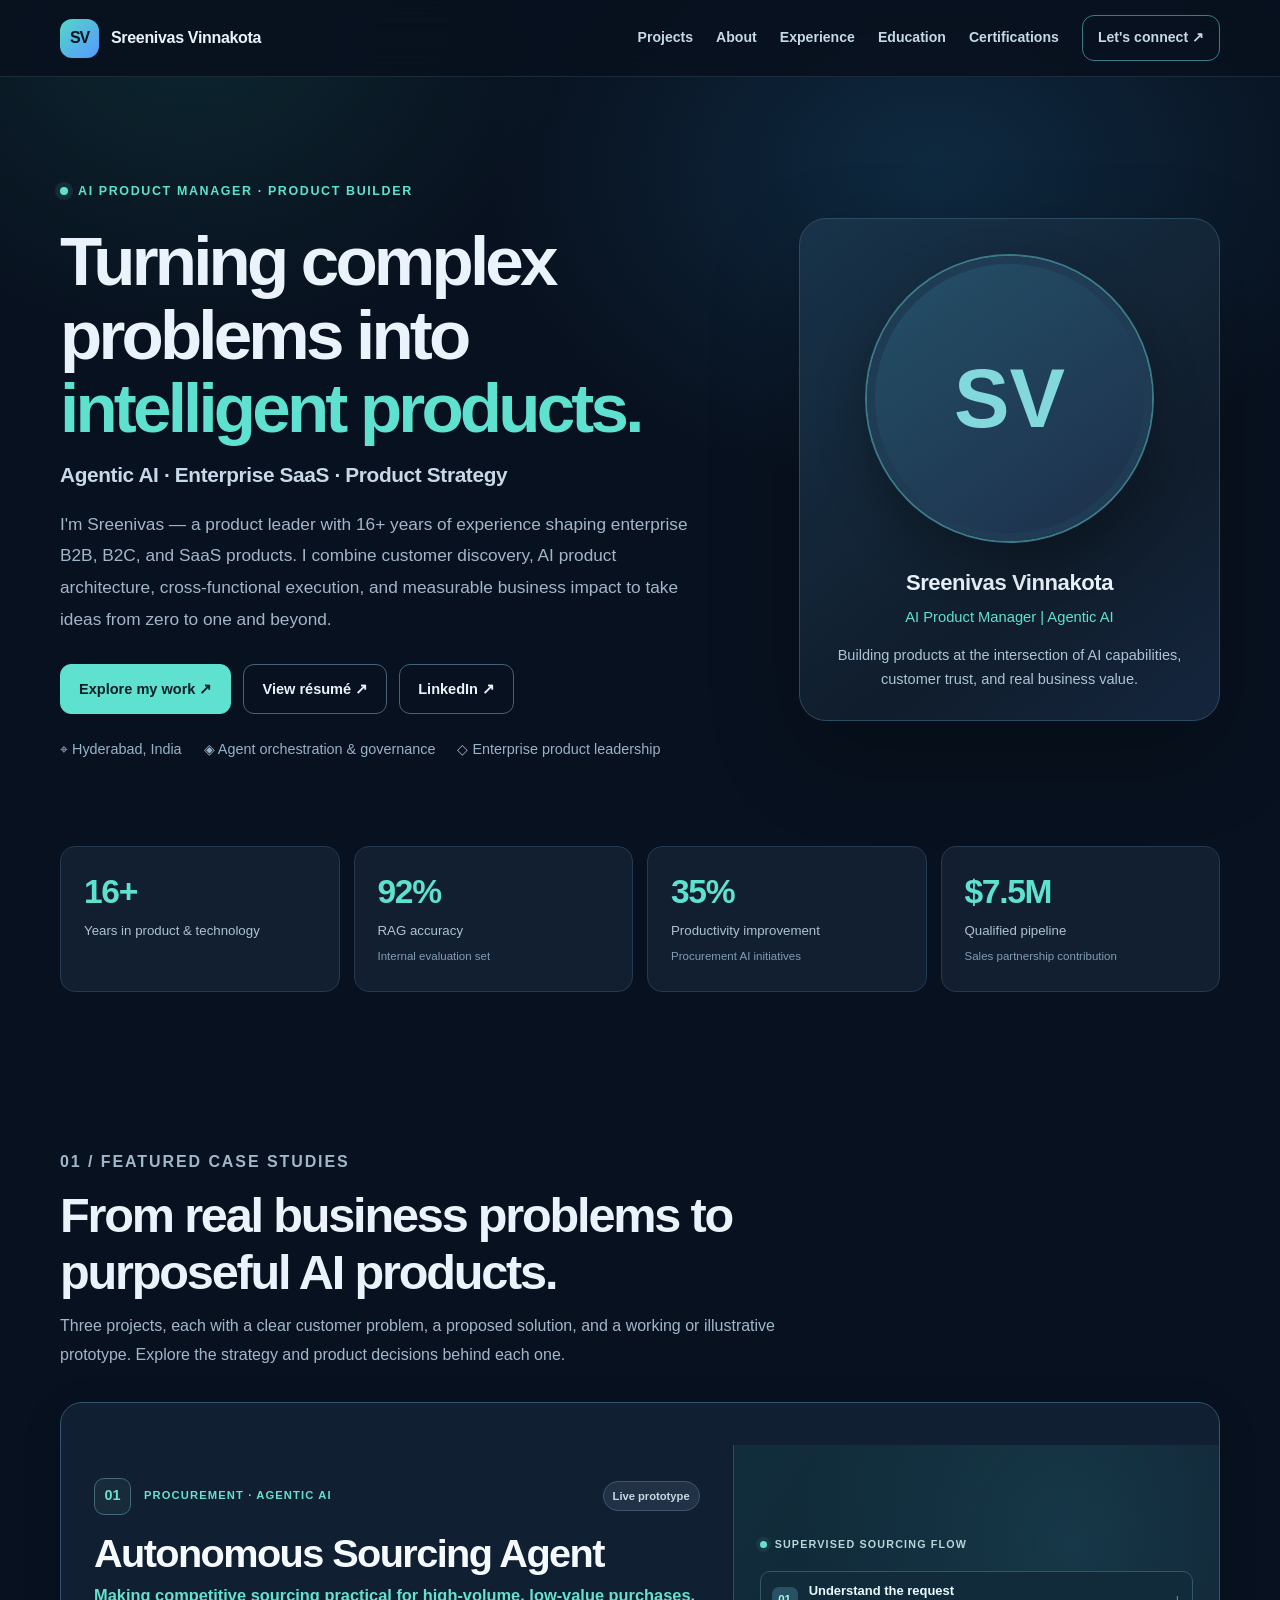
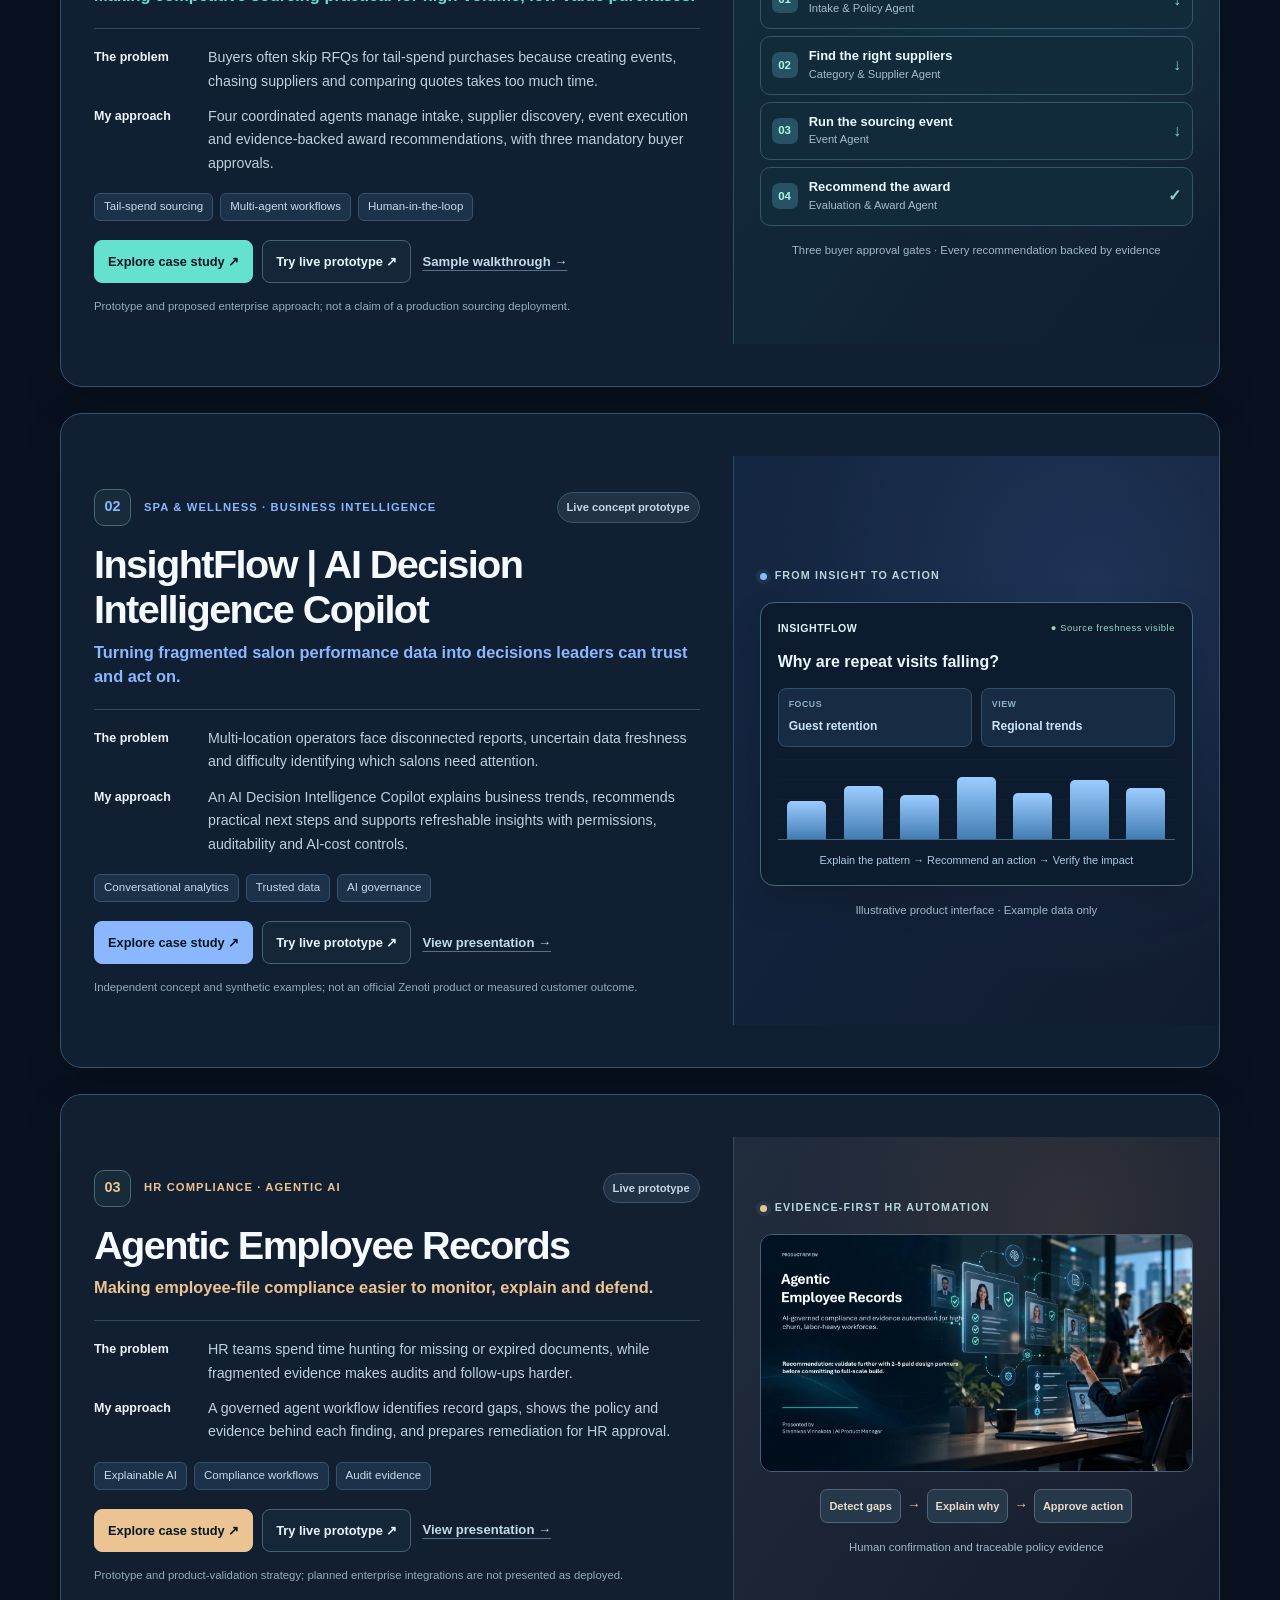
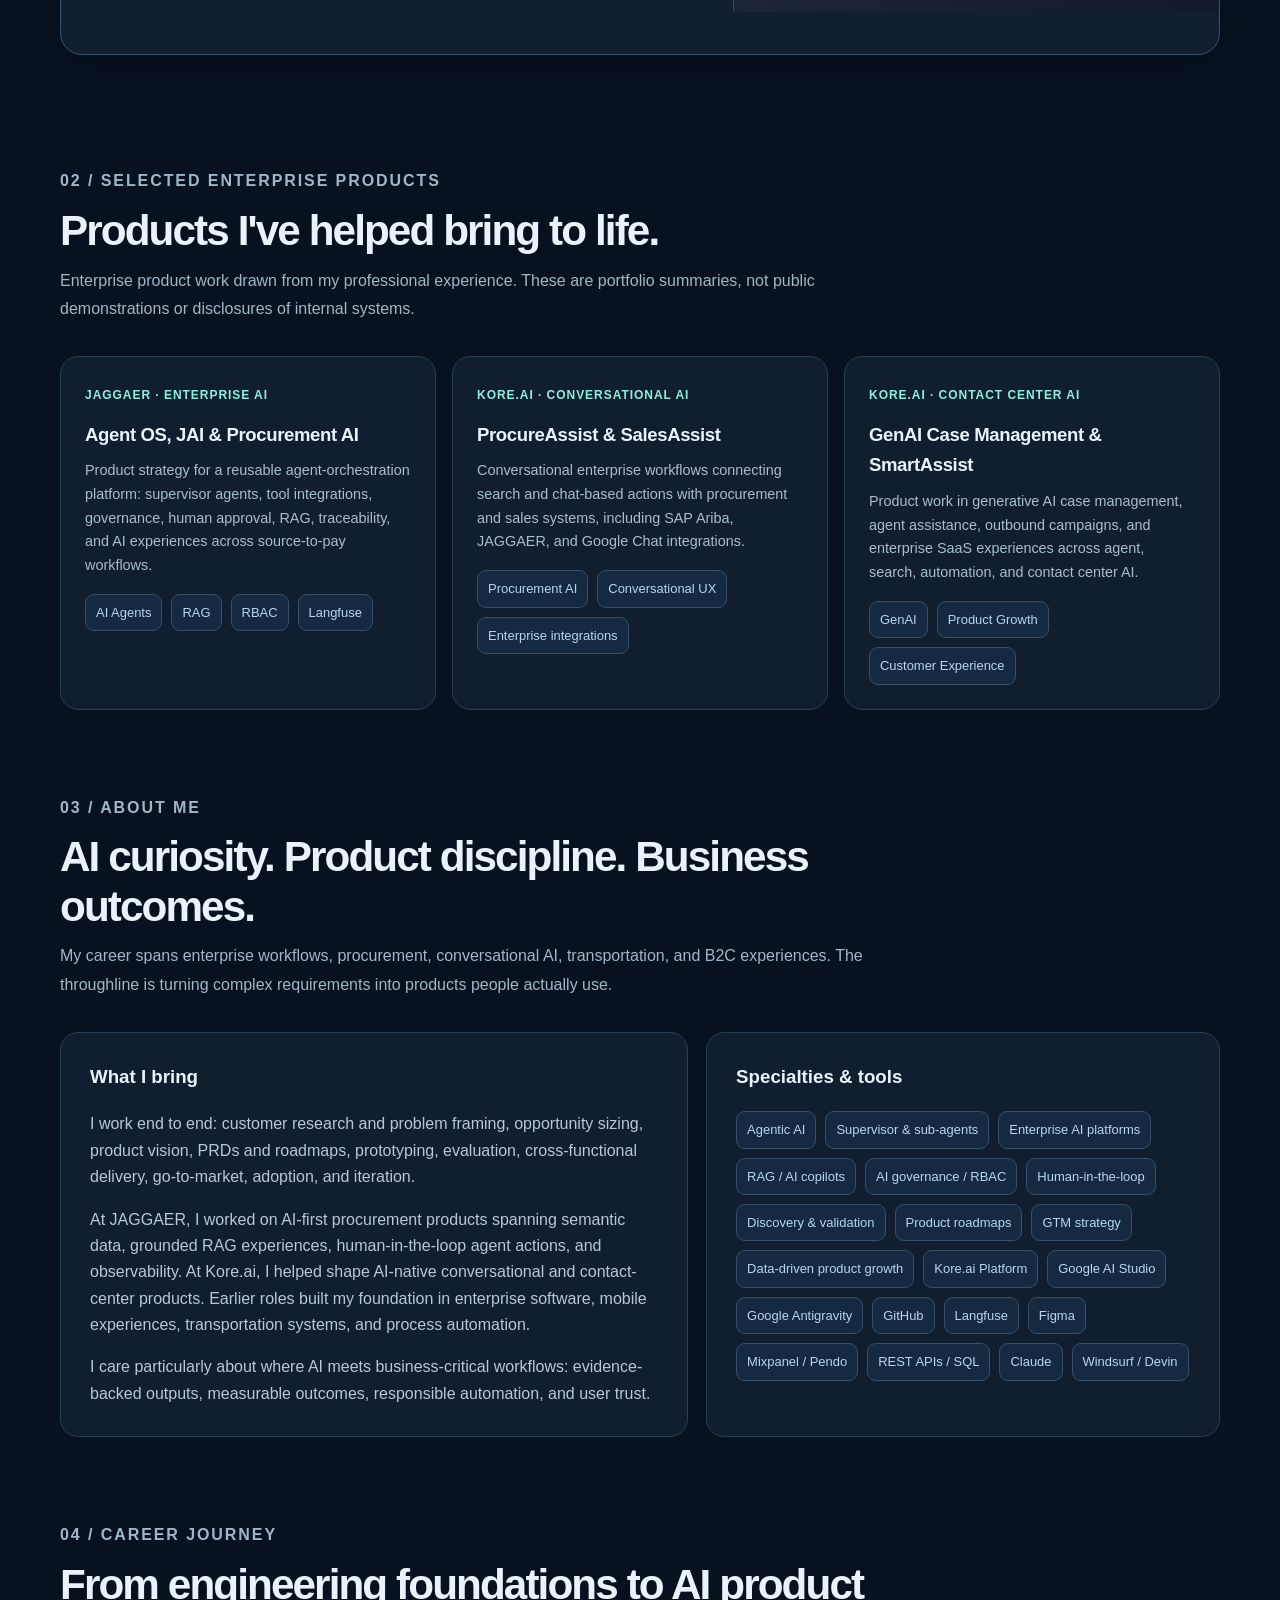
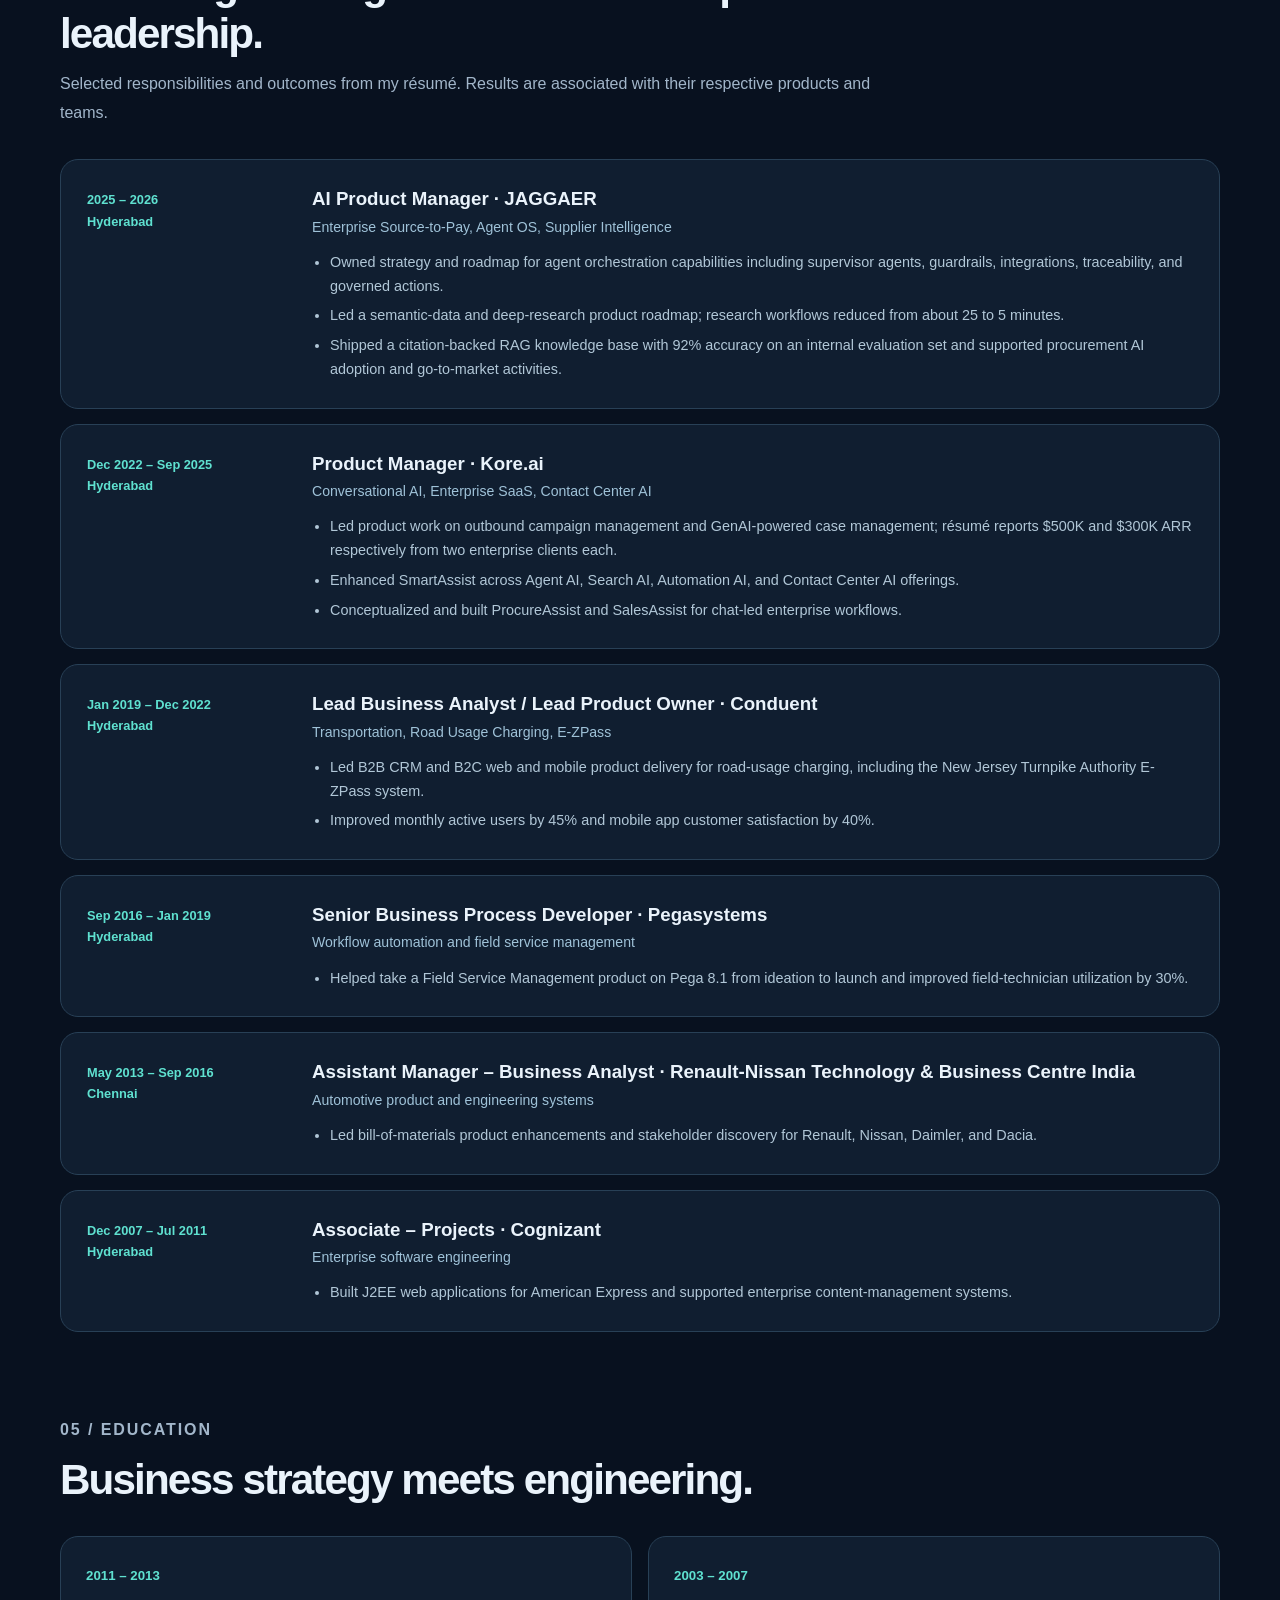
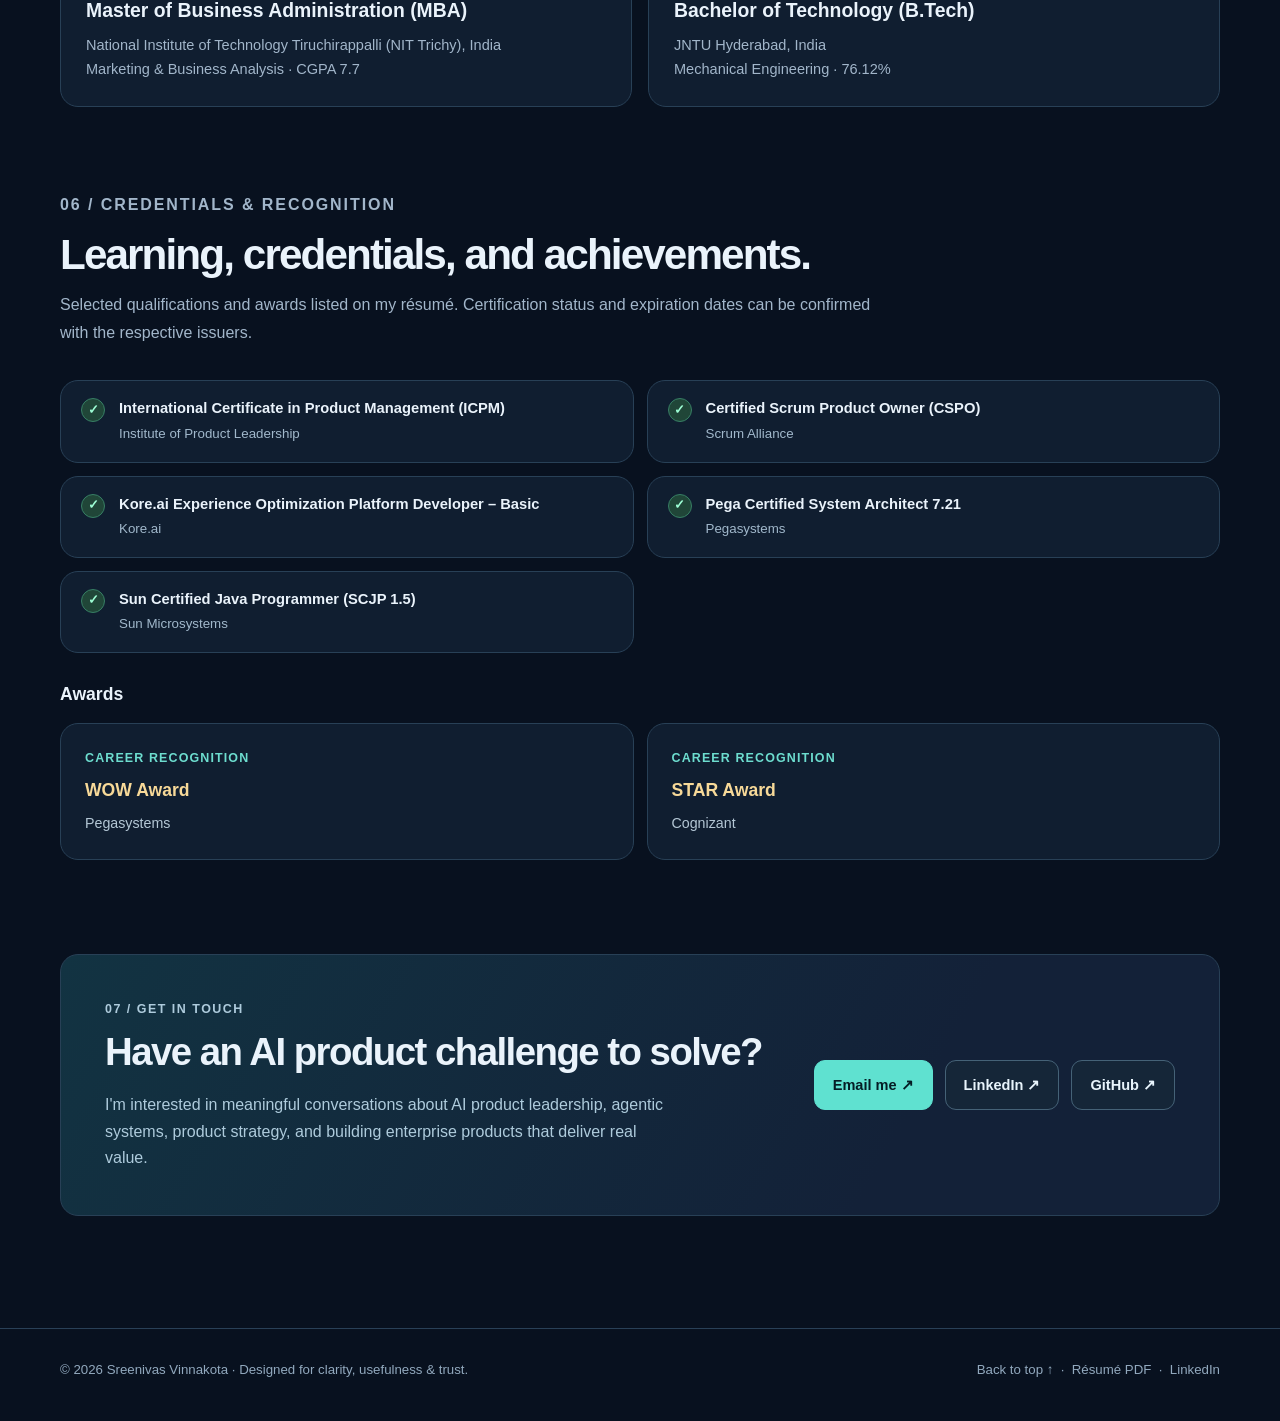
==== commit 1e42a7ce: "Update index.html" ====
--- a/index.html
+++ b/index.html
@@ -5,7 +5,7 @@
 <meta charset="utf-8"/>
 <meta content="width=device-width, initial-scale=1" name="viewport"/>
 <meta content="#08111f" name="theme-color"/>
-<meta content="Sreenivas Vinnakota AI Product Manager portfolio: Autonomous Sourcing Agent, InsightFlow Spa &amp; Wellness AI Business Advisor and Agentic Employee Records, with live prototypes and case studies." name="description"/>
+<meta content="Sreenivas Vinnakota AI Product Manager portfolio: Autonomous Sourcing Agent, InsightFlow Spa &amp; Wellness AI Decision Intelligence Copilot and Agentic Employee Records, with live prototypes and case studies." name="description"/>
 <meta content="website" property="og:type"/>
 <meta content="Sreenivas Vinnakota · AI Product Manager" property="og:title"/>
 <meta content="Agentic AI, enterprise product strategy and working AI prototypes. Explore my projects, impact, and career." property="og:description"/>
@@ -373,11 +373,11 @@
     <section class="case-study-panel case-wellness" id="spa-wellness-ai" aria-labelledby="spa-title">
       <div class="case-study-content">
         <div class="case-topline"><span class="case-number">02</span><span class="case-domain">SPA &amp; WELLNESS · BUSINESS INTELLIGENCE</span><span class="case-status">Live concept prototype</span></div>
-        <h3 id="spa-title">InsightFlow — AI Business Advisor</h3>
+        <h3 id="spa-title">InsightFlow | AI Decision Intelligence Copilot</h3>
         <p class="case-tagline">Turning fragmented salon performance data into decisions leaders can trust and act on.</p>
         <div class="case-definition">
           <div class="case-definition-row"><strong>The problem</strong><p>Multi-location operators face disconnected reports, uncertain data freshness and difficulty identifying which salons need attention.</p></div>
-          <div class="case-definition-row"><strong>My approach</strong><p>An AI Business Advisor explains trends, suggests practical next steps and explores refreshable insights with permissions, auditability and AI-cost controls.</p></div>
+          <div class="case-definition-row"><strong>My approach</strong><p>An AI Decision Intelligence Copilot explains business trends, recommends practical next steps and supports refreshable insights with permissions, auditability and AI-cost controls.</p></div>
         </div>
         <div class="case-keywords"><span>Conversational analytics</span><span>Trusted data</span><span>AI governance</span></div>
         <div class="case-actions">
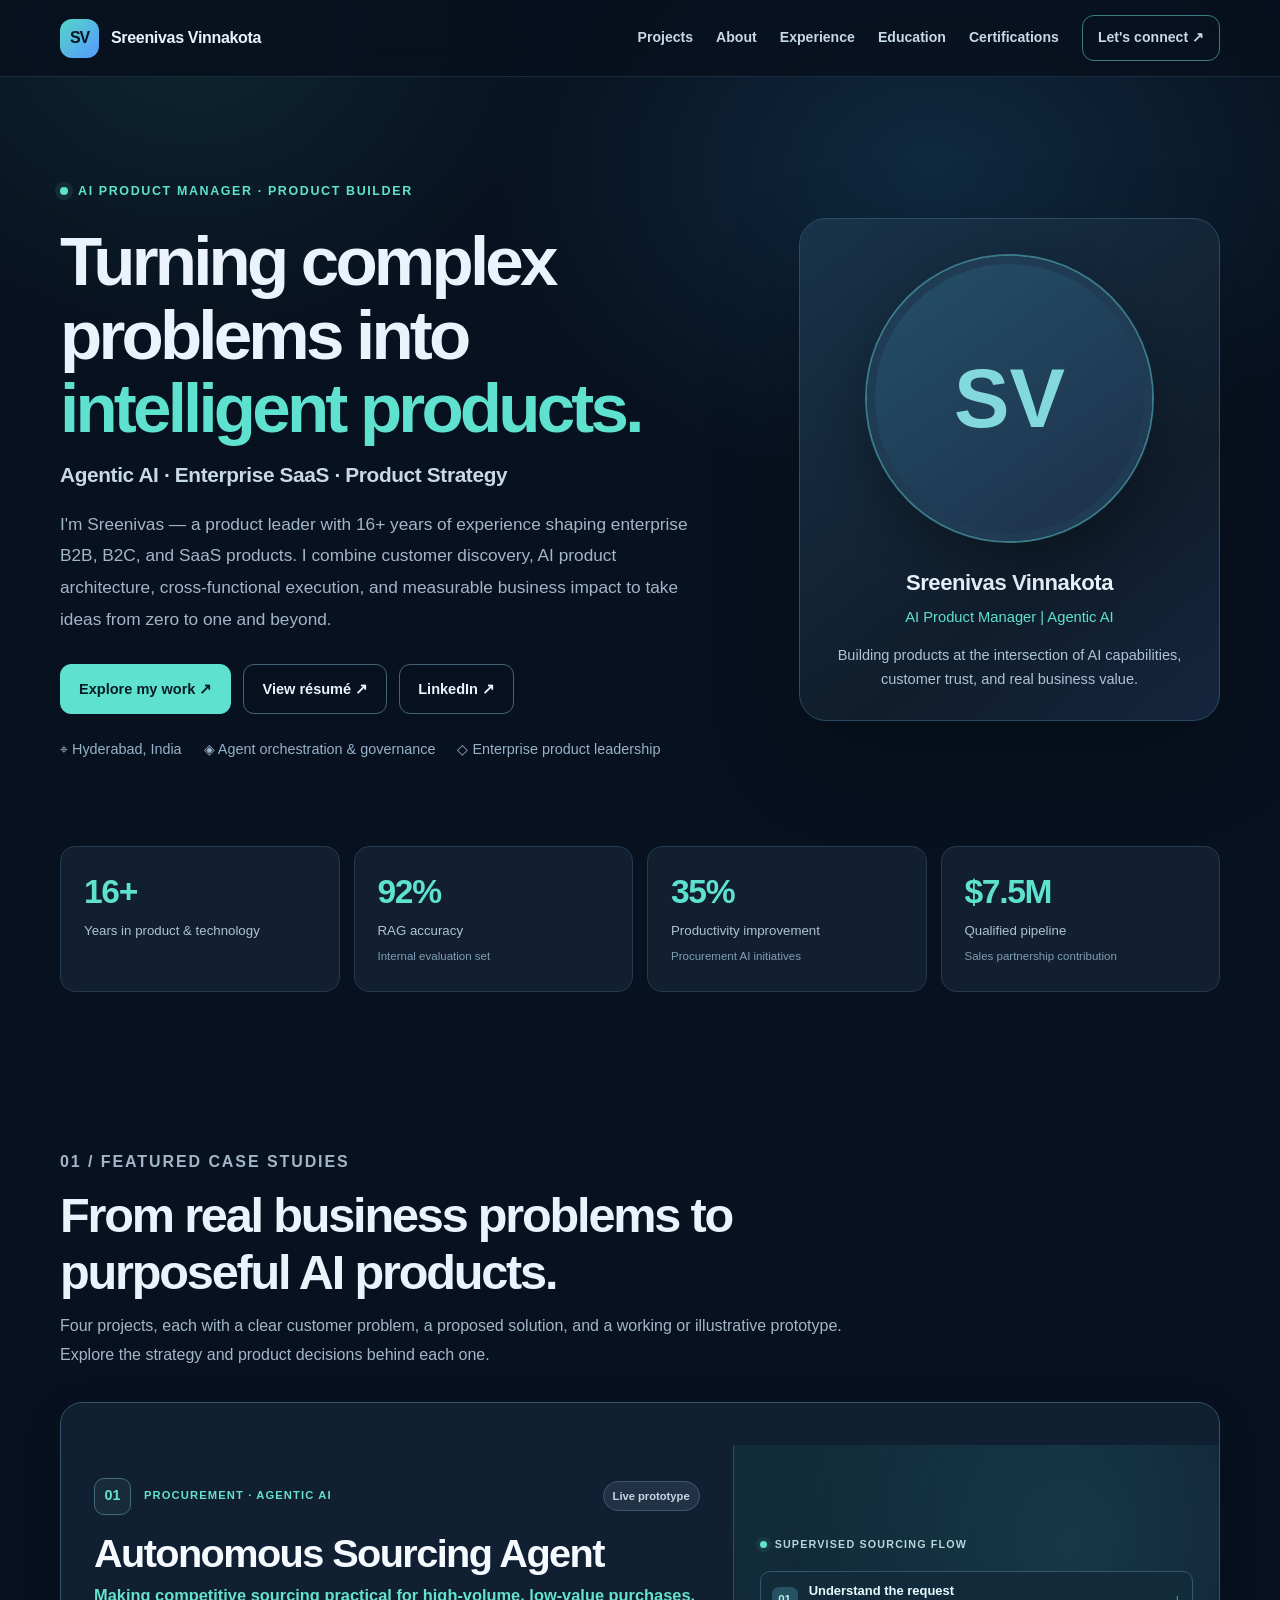
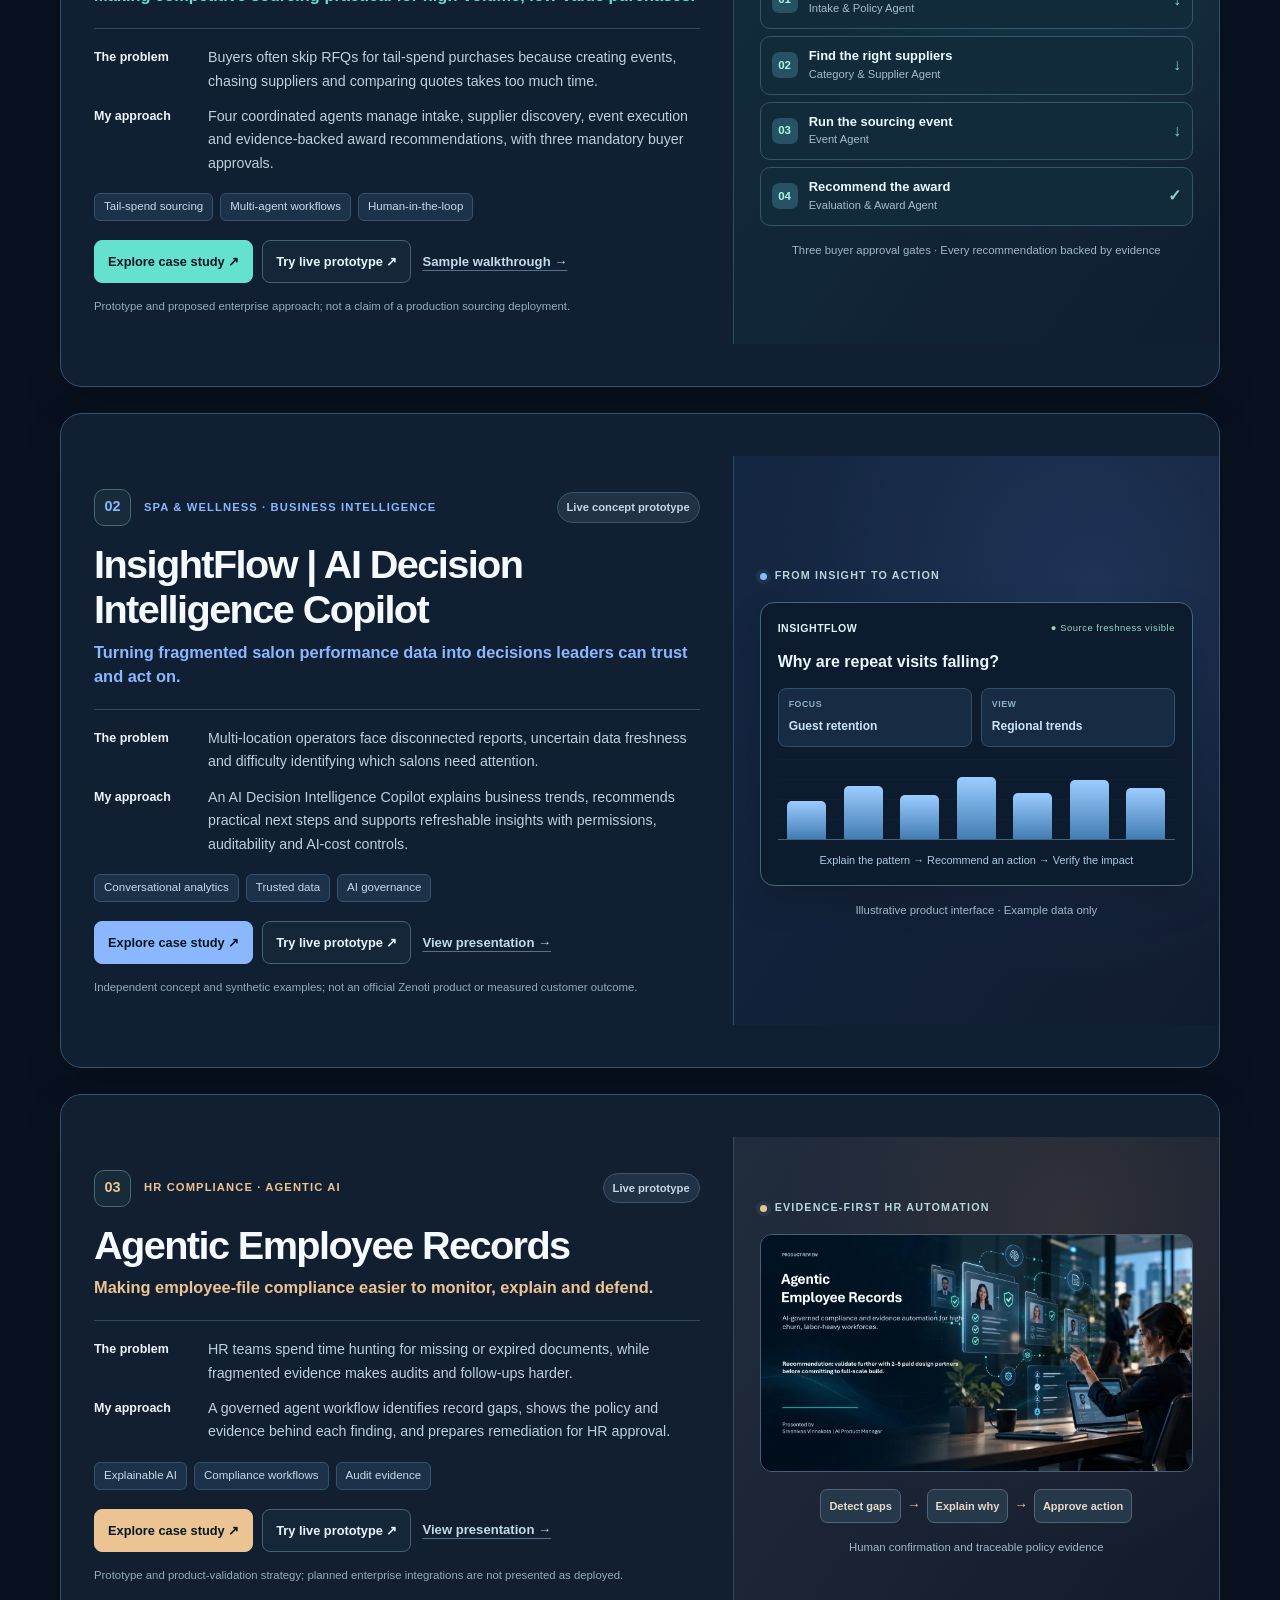
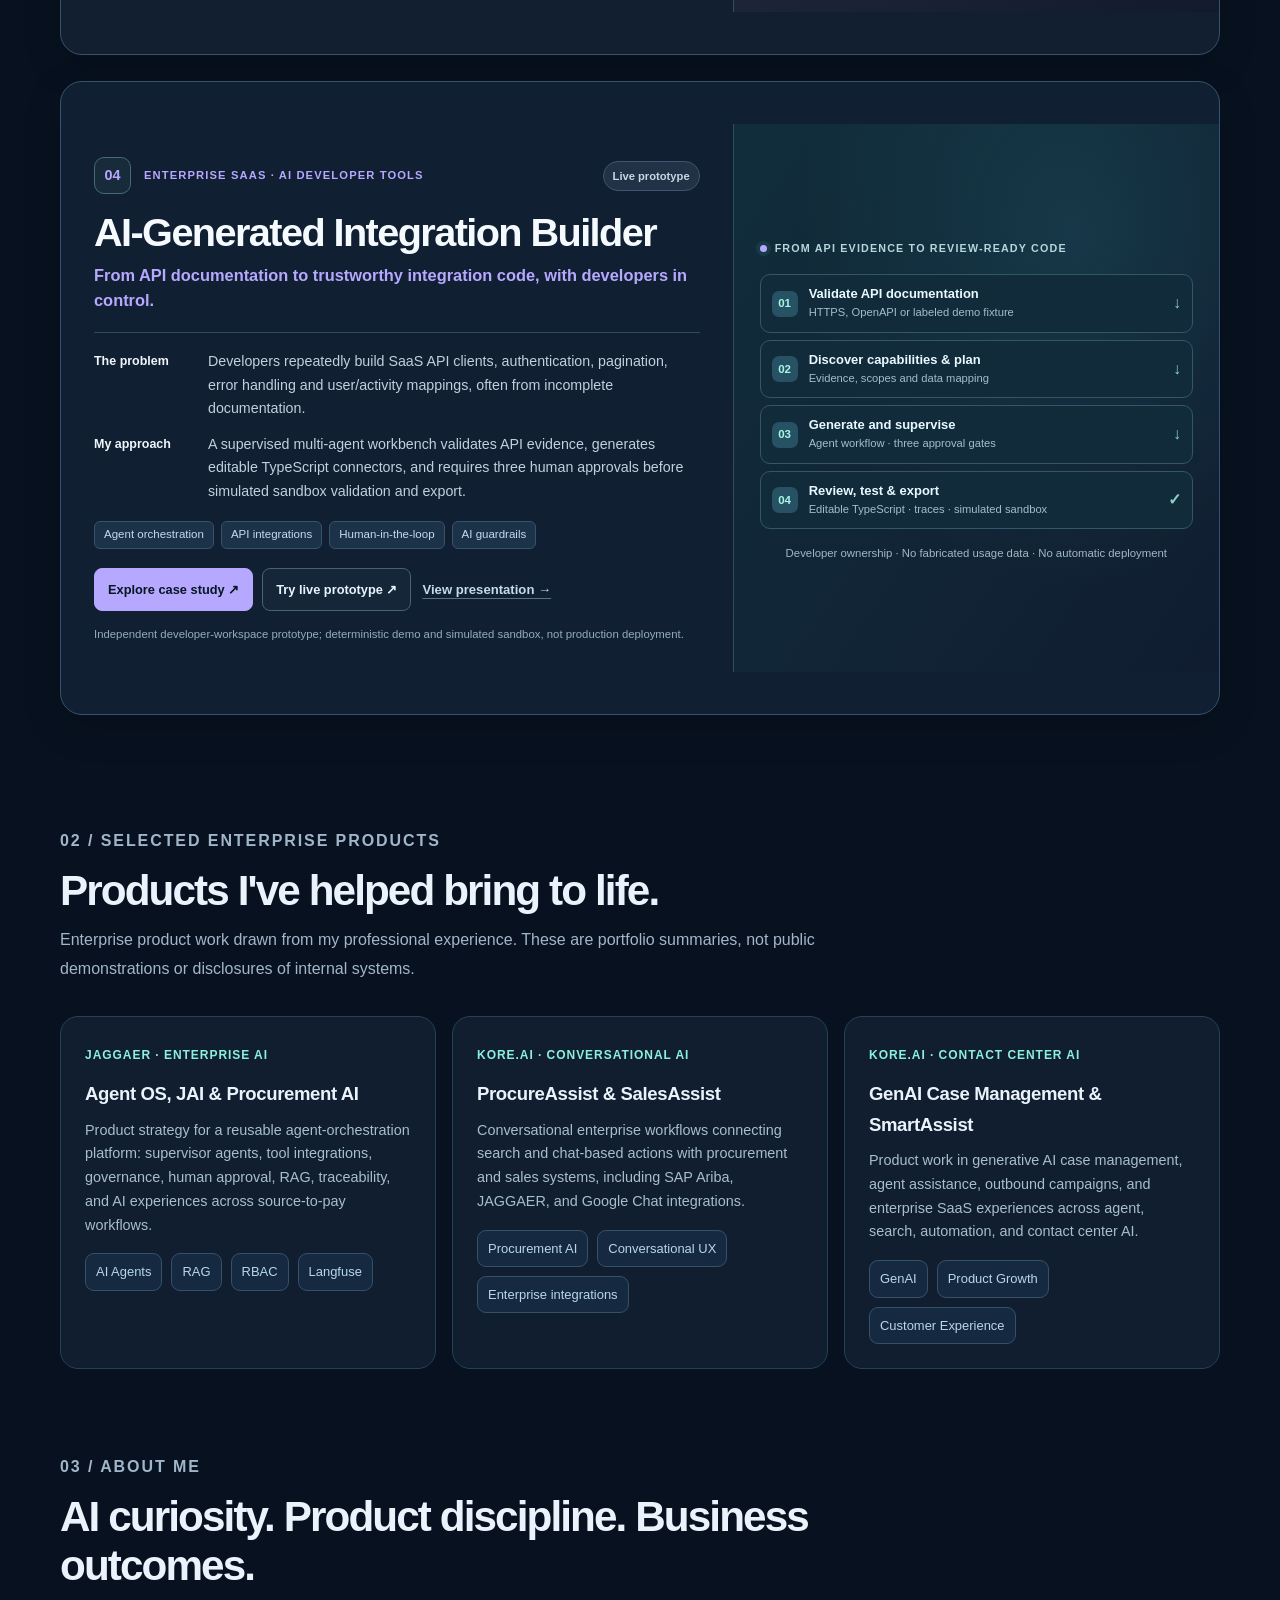
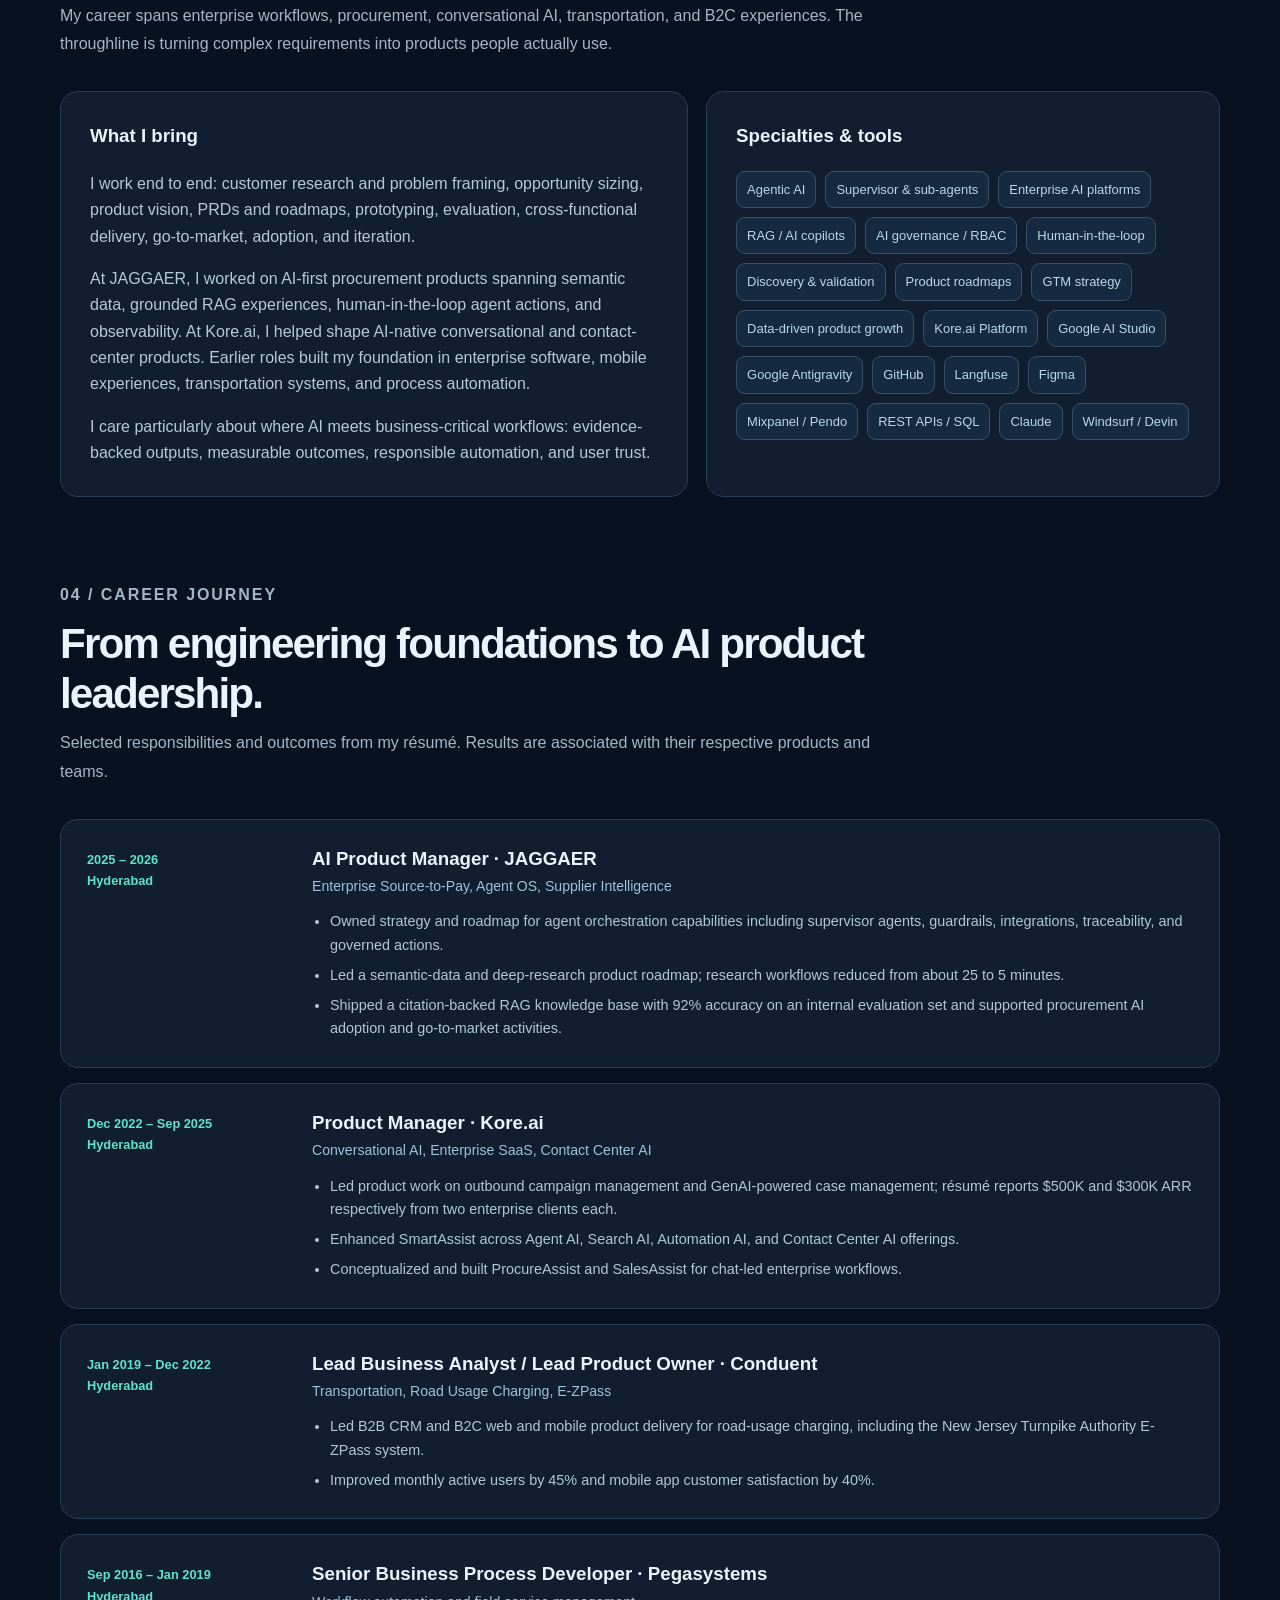
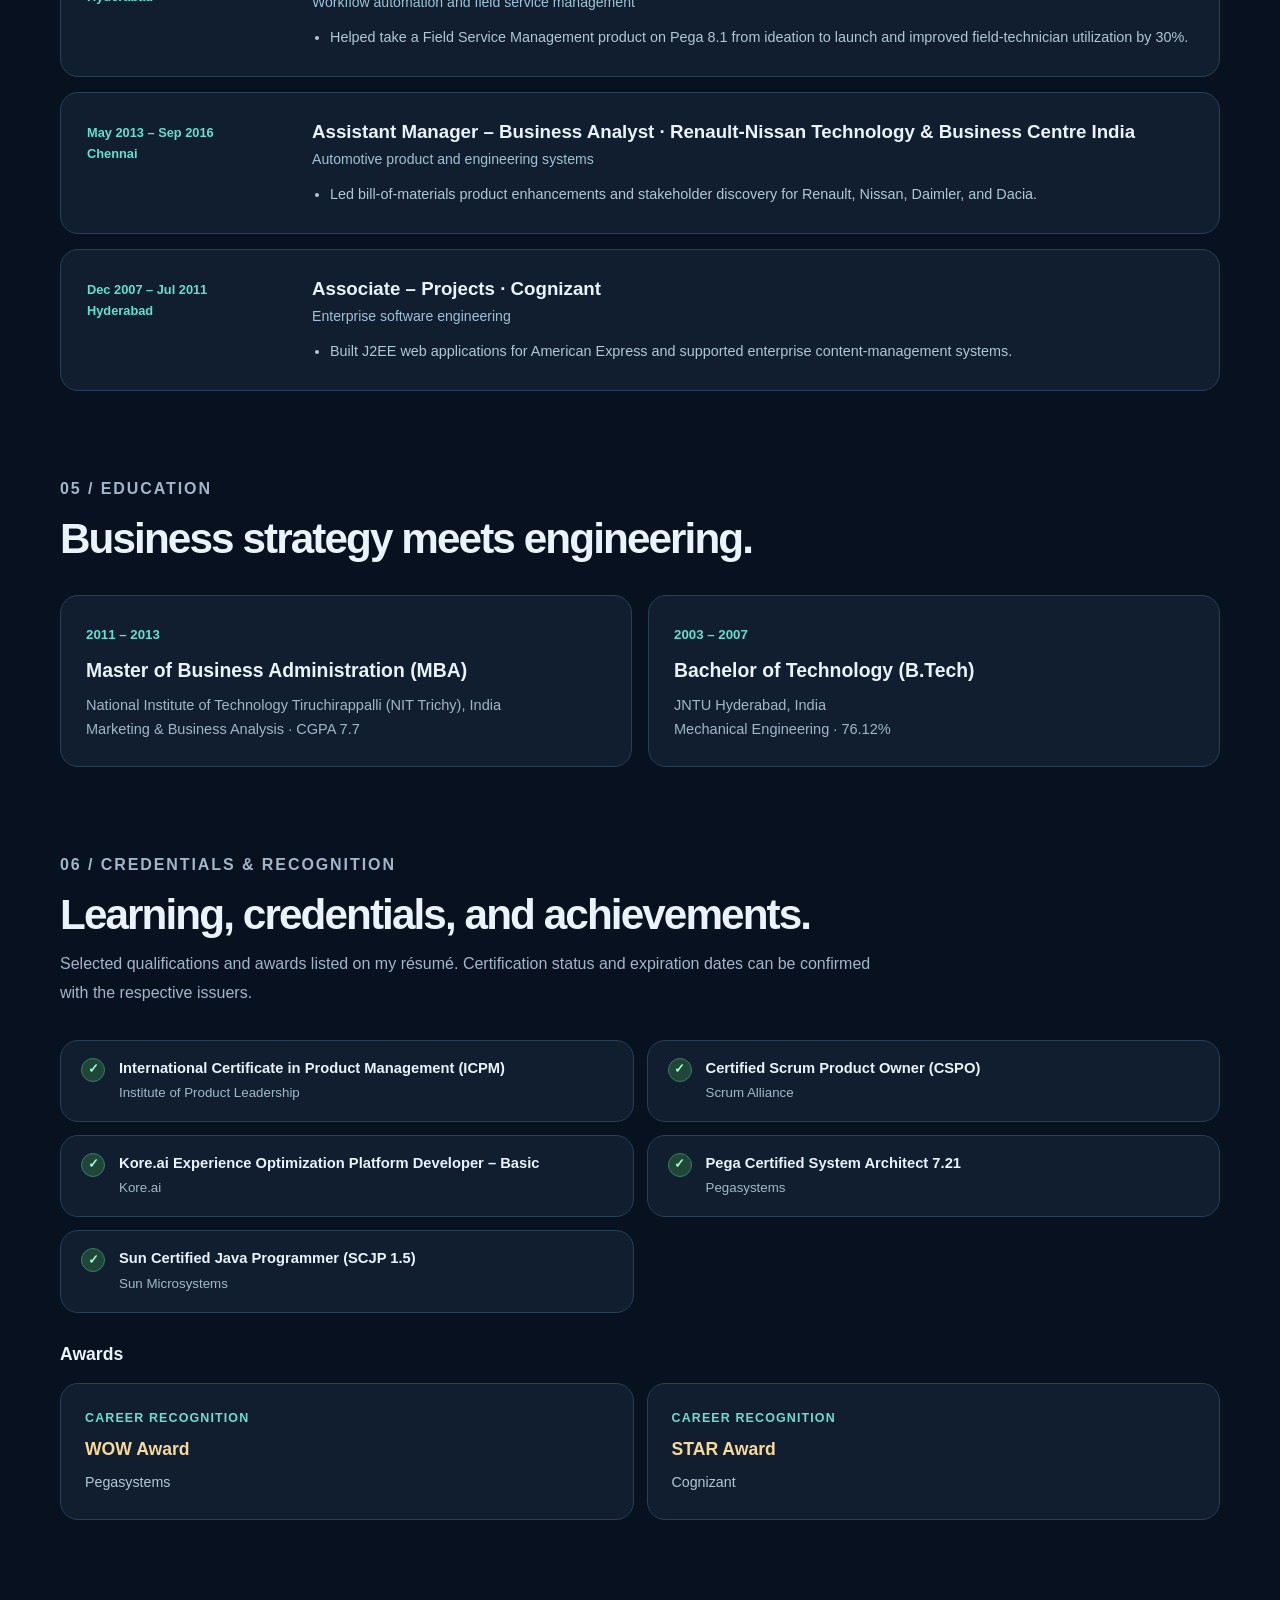
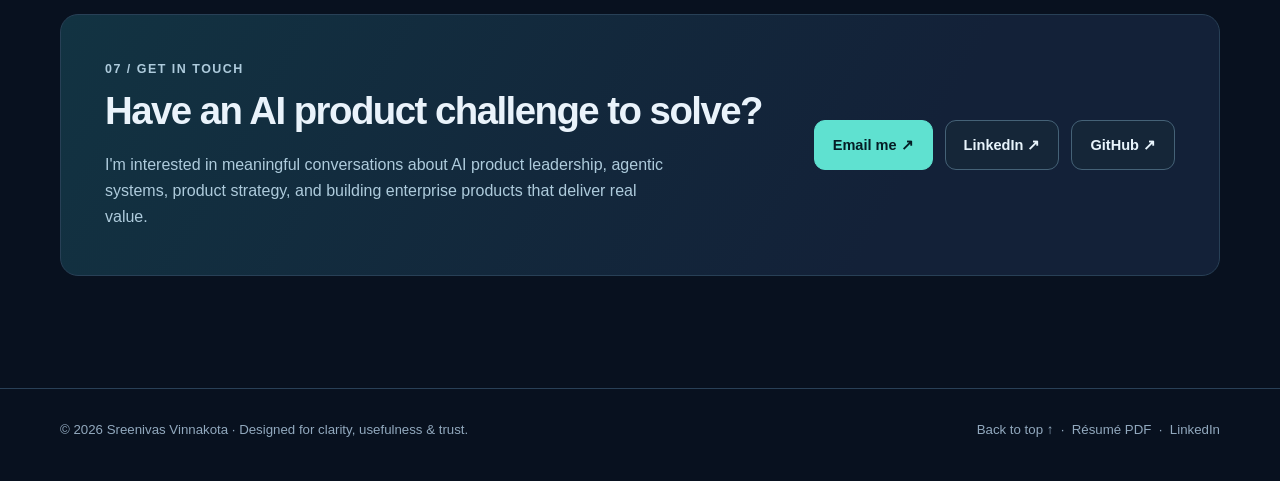
==== commit 9b634b0e: "Add AI-Generated Integration Builder portfolio case study" ====
--- a/index.html
+++ b/index.html
@@ -5,7 +5,7 @@
 <meta charset="utf-8"/>
 <meta content="width=device-width, initial-scale=1" name="viewport"/>
 <meta content="#08111f" name="theme-color"/>
-<meta content="Sreenivas Vinnakota AI Product Manager portfolio: Autonomous Sourcing Agent, InsightFlow Spa &amp; Wellness AI Decision Intelligence Copilot and Agentic Employee Records, with live prototypes and case studies." name="description"/>
+<meta content="Sreenivas Vinnakota AI Product Manager portfolio: Autonomous Sourcing Agent, InsightFlow Spa &amp; Wellness AI Decision Intelligence Copilot and Agentic Employee Records and AI-Generated Integration Builder, with live prototypes and case studies." name="description"/>
 <meta content="website" property="og:type"/>
 <meta content="Sreenivas Vinnakota · AI Product Manager" property="og:title"/>
 <meta content="Agentic AI, enterprise product strategy and working AI prototypes. Explore my projects, impact, and career." property="og:description"/>
@@ -218,6 +218,8 @@
 #projects .case-studies-stack {display:grid;gap:26px;}
 #projects .case-study-panel {--case-accent:#64e1cf; display:grid;grid-template-columns:minmax(0,1.16fr) minmax(285px,.84fr);position:relative;isolation:isolate;min-width:0;overflow:hidden;border:1px solid #35536a;border-radius:22px;background:#101f31;box-shadow:0 12px 40px rgba(0,0,0,.14);scroll-margin-top:105px;}
 #projects .case-study-panel.case-wellness {--case-accent:#8bb7ff; background:#101f32;}
+#projects .case-study-panel.case-integration {--case-accent:#b6a8ff;background:#111f32;}
+#projects .integration-visual {background:radial-gradient(ellipse at 75% 25%,rgba(165,140,248,.16),transparent 62%),linear-gradient(125deg,#202842,#111b30);}
 #projects .case-study-panel.case-employee {--case-accent:#ecc393; background:#111f30;}
 #projects .case-study-content {padding:33px 33px 29px;min-width:0;}
 #projects .case-topline {display:flex;align-items:center;flex-wrap:wrap;gap:9px 13px;margin-bottom:16px;}
@@ -337,7 +339,7 @@
   <div class="section-head featured-section-heading">
     <p class="kicker">01 / Featured case studies</p>
     <h2 id="featured-work-heading">From real business problems to purposeful AI products.</h2>
-    <p>Three projects, each with a clear customer problem, a proposed solution, and a working or illustrative prototype. Explore the strategy and product decisions behind each one.</p>
+    <p>Four projects, each with a clear customer problem, a proposed solution, and a working or illustrative prototype. Explore the strategy and product decisions behind each one.</p>
   </div>
 
   <div class="case-studies-stack">
@@ -424,6 +426,34 @@
         <p class="visual-bottom-note">Human confirmation and traceable policy evidence</p>
       </aside>
     </section>
+    <section class="case-study-panel case-integration" id="ai-generated-integration-builder" aria-labelledby="integration-title">
+      <div class="case-study-content">
+        <div class="case-topline"><span class="case-number">04</span><span class="case-domain">ENTERPRISE SAAS · AI DEVELOPER TOOLS</span><span class="case-status">Live prototype</span></div>
+        <h3 id="integration-title">AI-Generated Integration Builder</h3>
+        <p class="case-tagline">From API documentation to trustworthy integration code, with developers in control.</p>
+        <div class="case-definition">
+          <div class="case-definition-row"><strong>The problem</strong><p>Developers repeatedly build SaaS API clients, authentication, pagination, error handling and user/activity mappings, often from incomplete documentation.</p></div>
+          <div class="case-definition-row"><strong>My approach</strong><p>A supervised multi-agent workbench validates API evidence, generates editable TypeScript connectors, and requires three human approvals before simulated sandbox validation and export.</p></div>
+        </div>
+        <div class="case-keywords"><span>Agent orchestration</span><span>API integrations</span><span>Human-in-the-loop</span><span>AI guardrails</span></div>
+        <div class="case-actions">
+          <a class="btn primary" href="projects/ai-generated-integration-builder/">Explore case study ↗</a>
+          <a class="btn" href="https://ai-generated-integration-builder-three.vercel.app/" target="_blank" rel="noopener noreferrer">Try live prototype ↗</a>
+          <a class="case-text-link" href="projects/ai-generated-integration-builder/presentation.html" target="_blank" rel="noopener noreferrer">View presentation →</a>
+        </div>
+        <p class="case-footnote">Independent developer-workspace prototype; deterministic demo and simulated sandbox, not production deployment.</p>
+      </div>
+      <aside class="case-visual integration-visual" aria-label="Illustrative supervised integration workflow">
+        <div class="visual-eyebrow"><span class="visual-signal"></span> FROM API EVIDENCE TO REVIEW-READY CODE</div>
+        <div class="agent-flow-card">
+          <div class="mini-step"><span class="mini-step-num">01</span><div><strong>Validate API documentation</strong><small>HTTPS, OpenAPI or labeled demo fixture</small></div><span class="mini-arrow">↓</span></div>
+          <div class="mini-step"><span class="mini-step-num">02</span><div><strong>Discover capabilities &amp; plan</strong><small>Evidence, scopes and data mapping</small></div><span class="mini-arrow">↓</span></div>
+          <div class="mini-step"><span class="mini-step-num">03</span><div><strong>Generate and supervise</strong><small>Agent workflow · three approval gates</small></div><span class="mini-arrow">↓</span></div>
+          <div class="mini-step"><span class="mini-step-num">04</span><div><strong>Review, test &amp; export</strong><small>Editable TypeScript · traces · simulated sandbox</small></div><span class="mini-arrow">✓</span></div>
+        </div>
+        <p class="visual-bottom-note">Developer ownership · No fabricated usage data · No automatic deployment</p>
+      </aside>
+    </section>
   </div>
 </section>
 <section aria-labelledby="experience-projects-title" class="container">
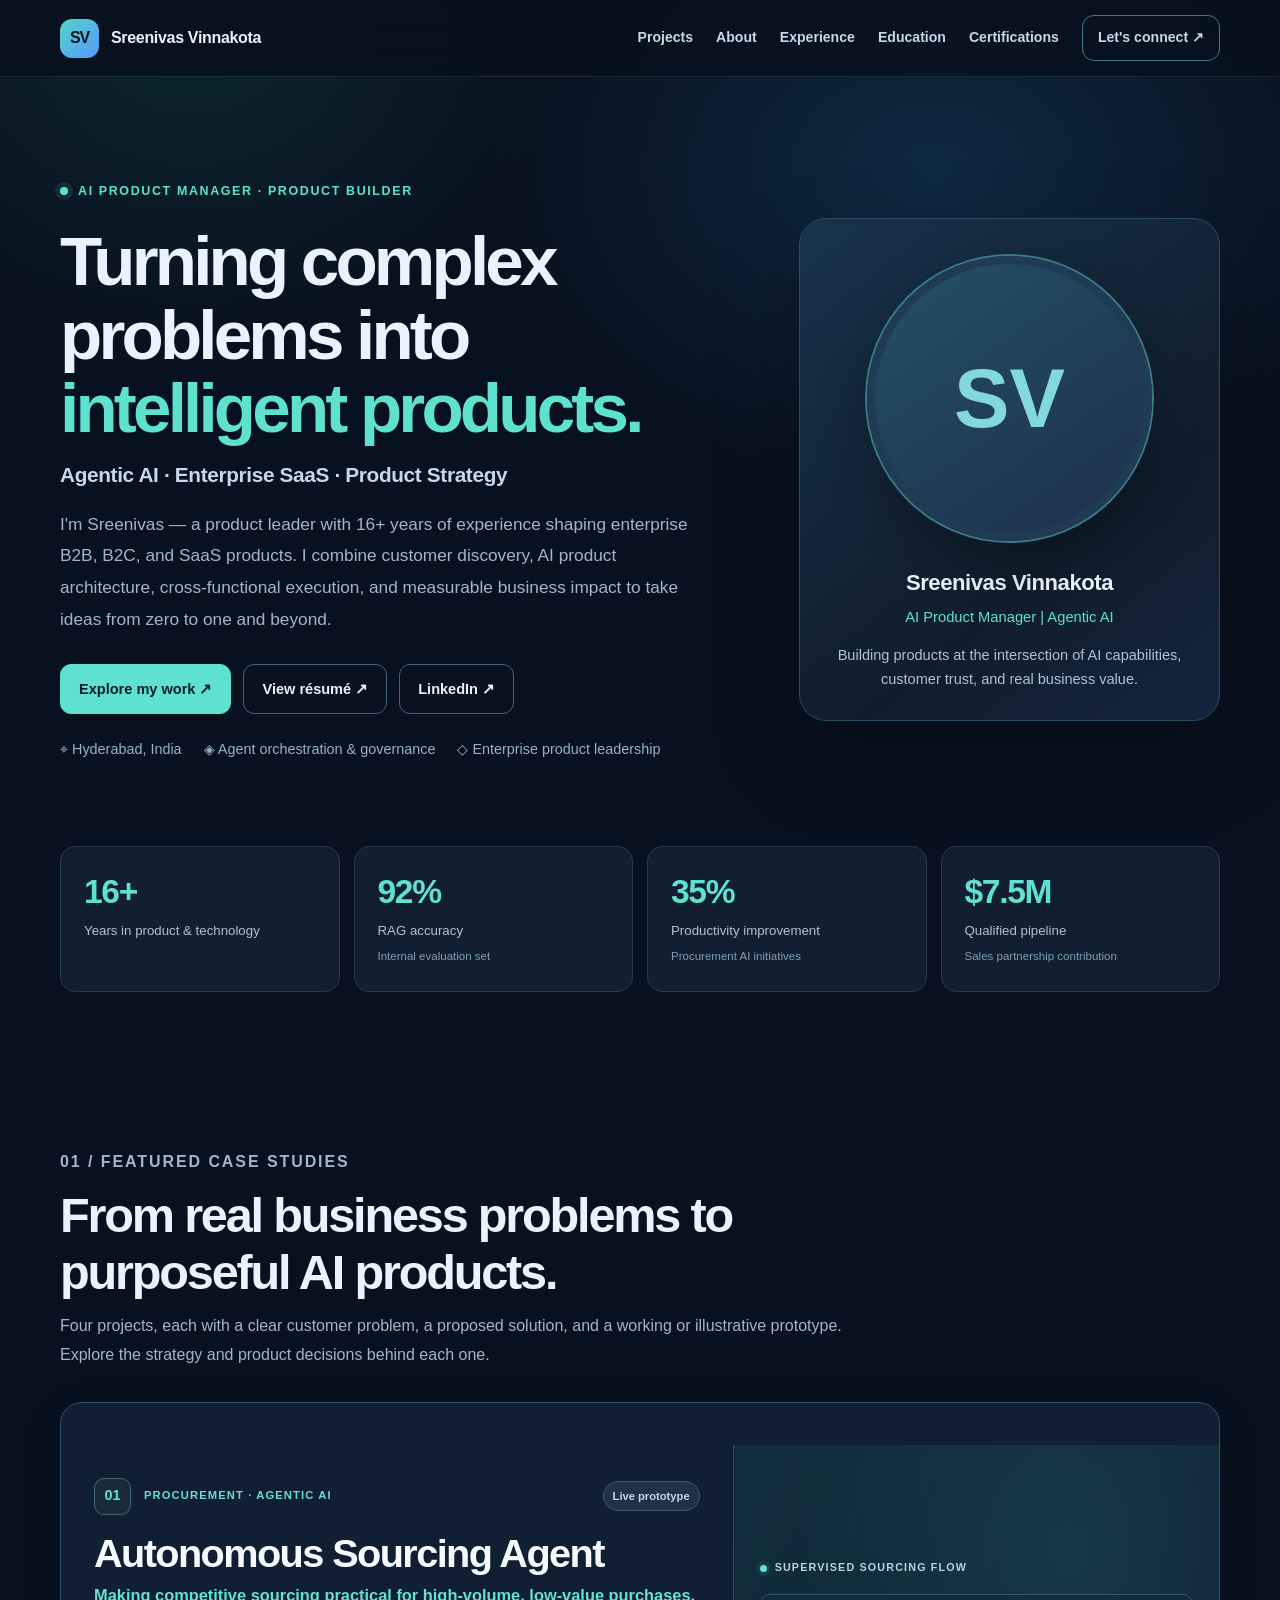
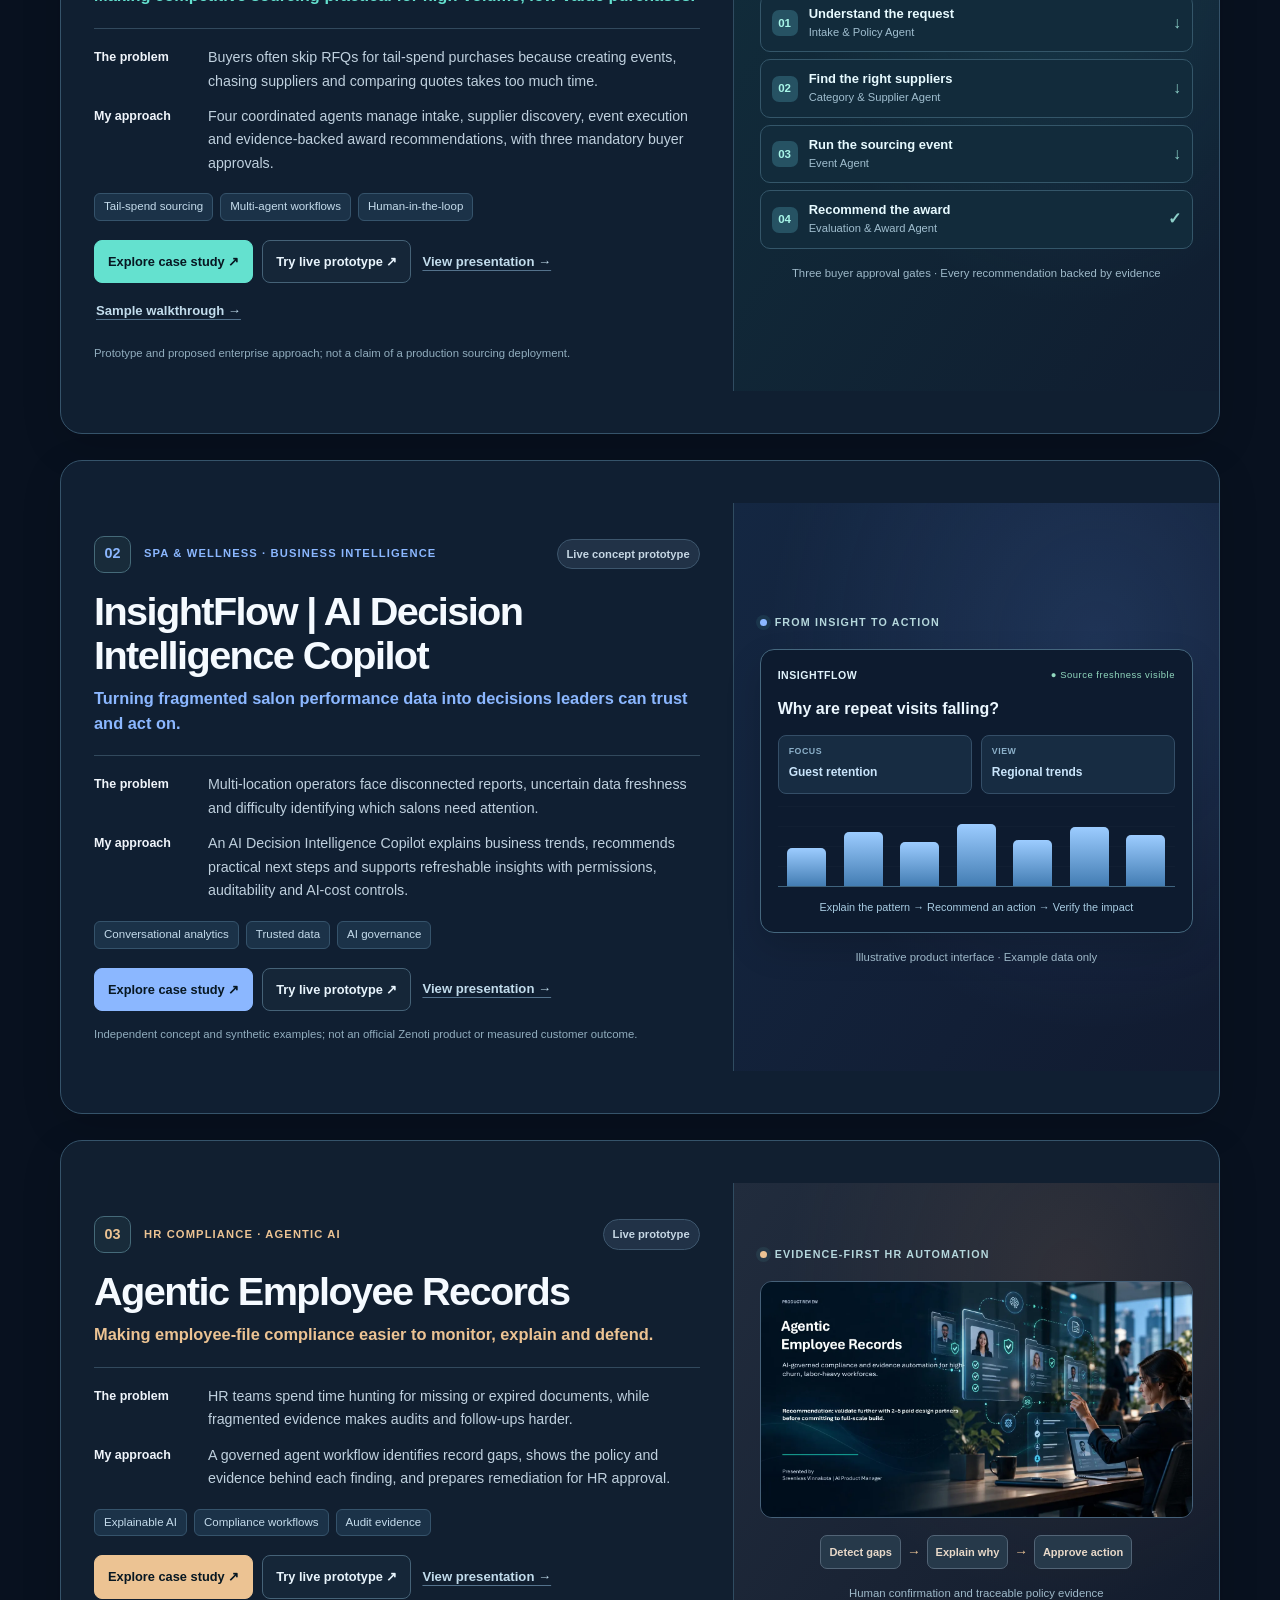
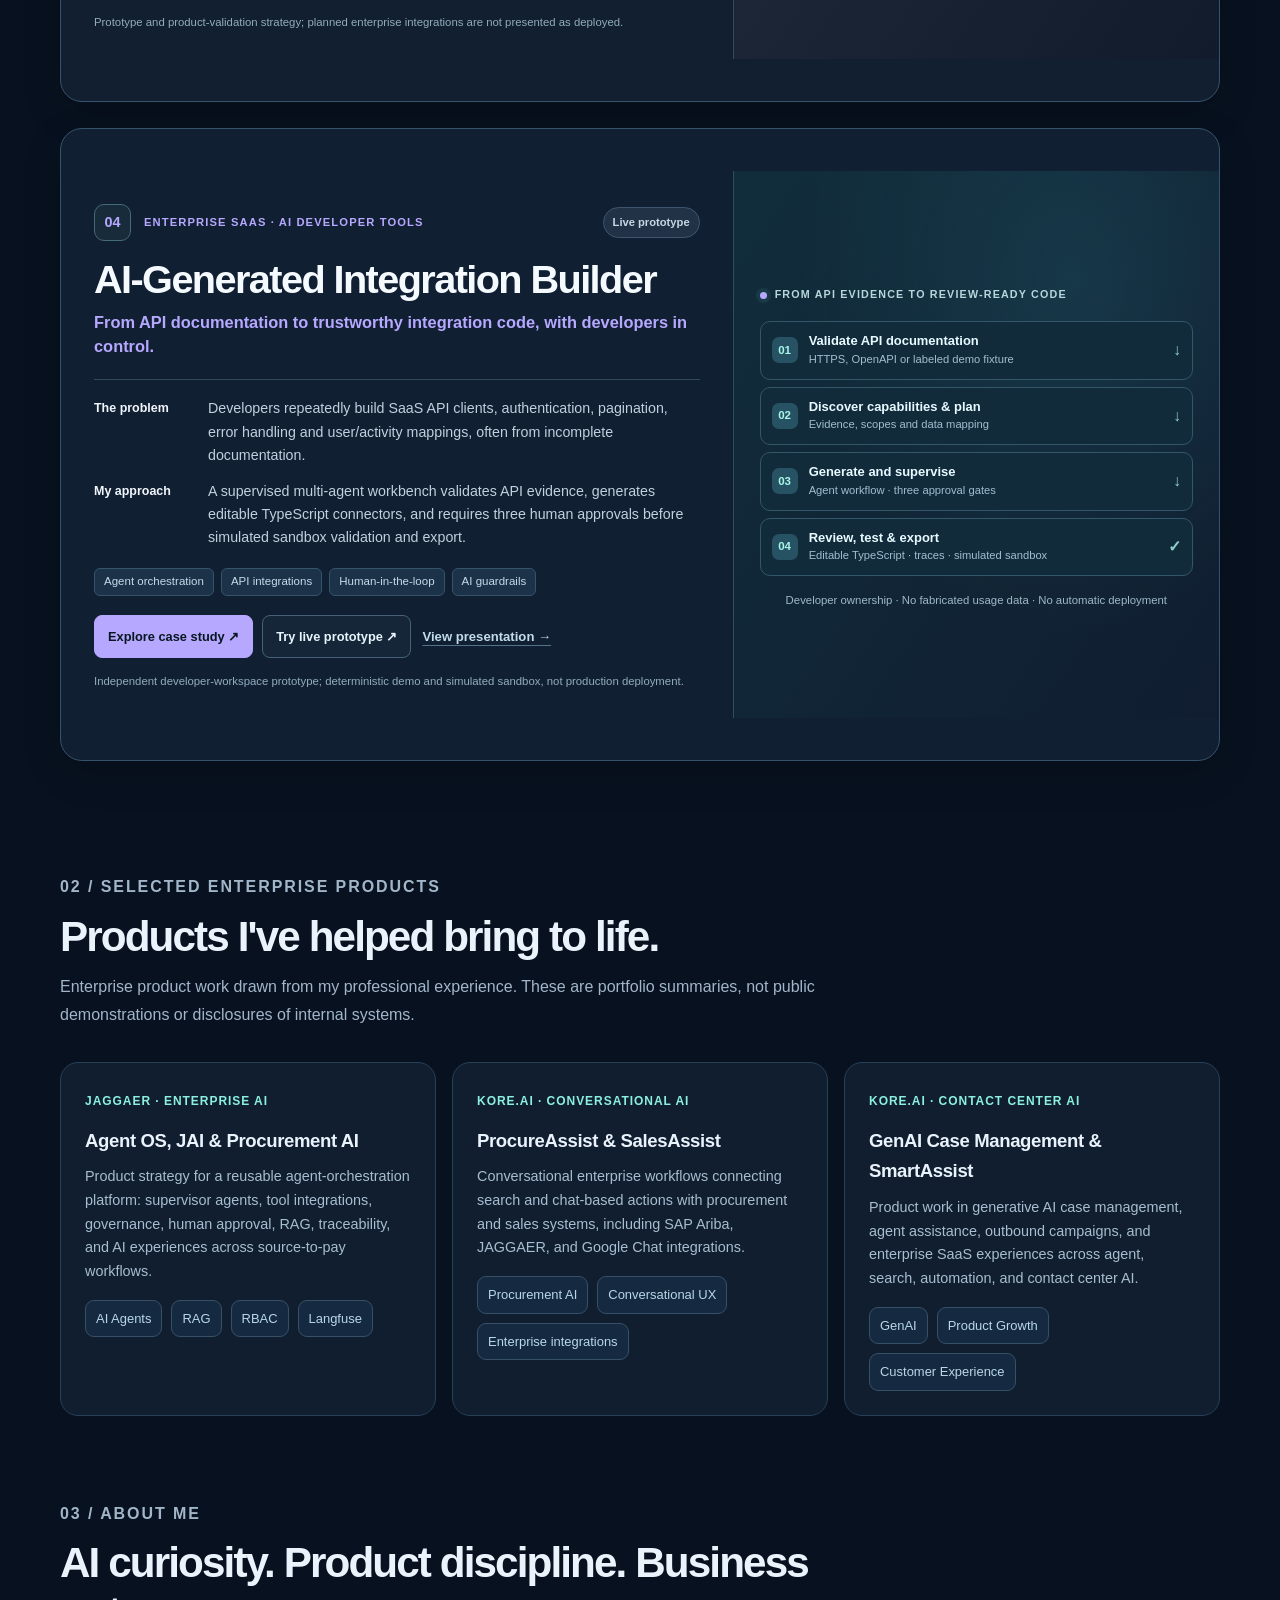
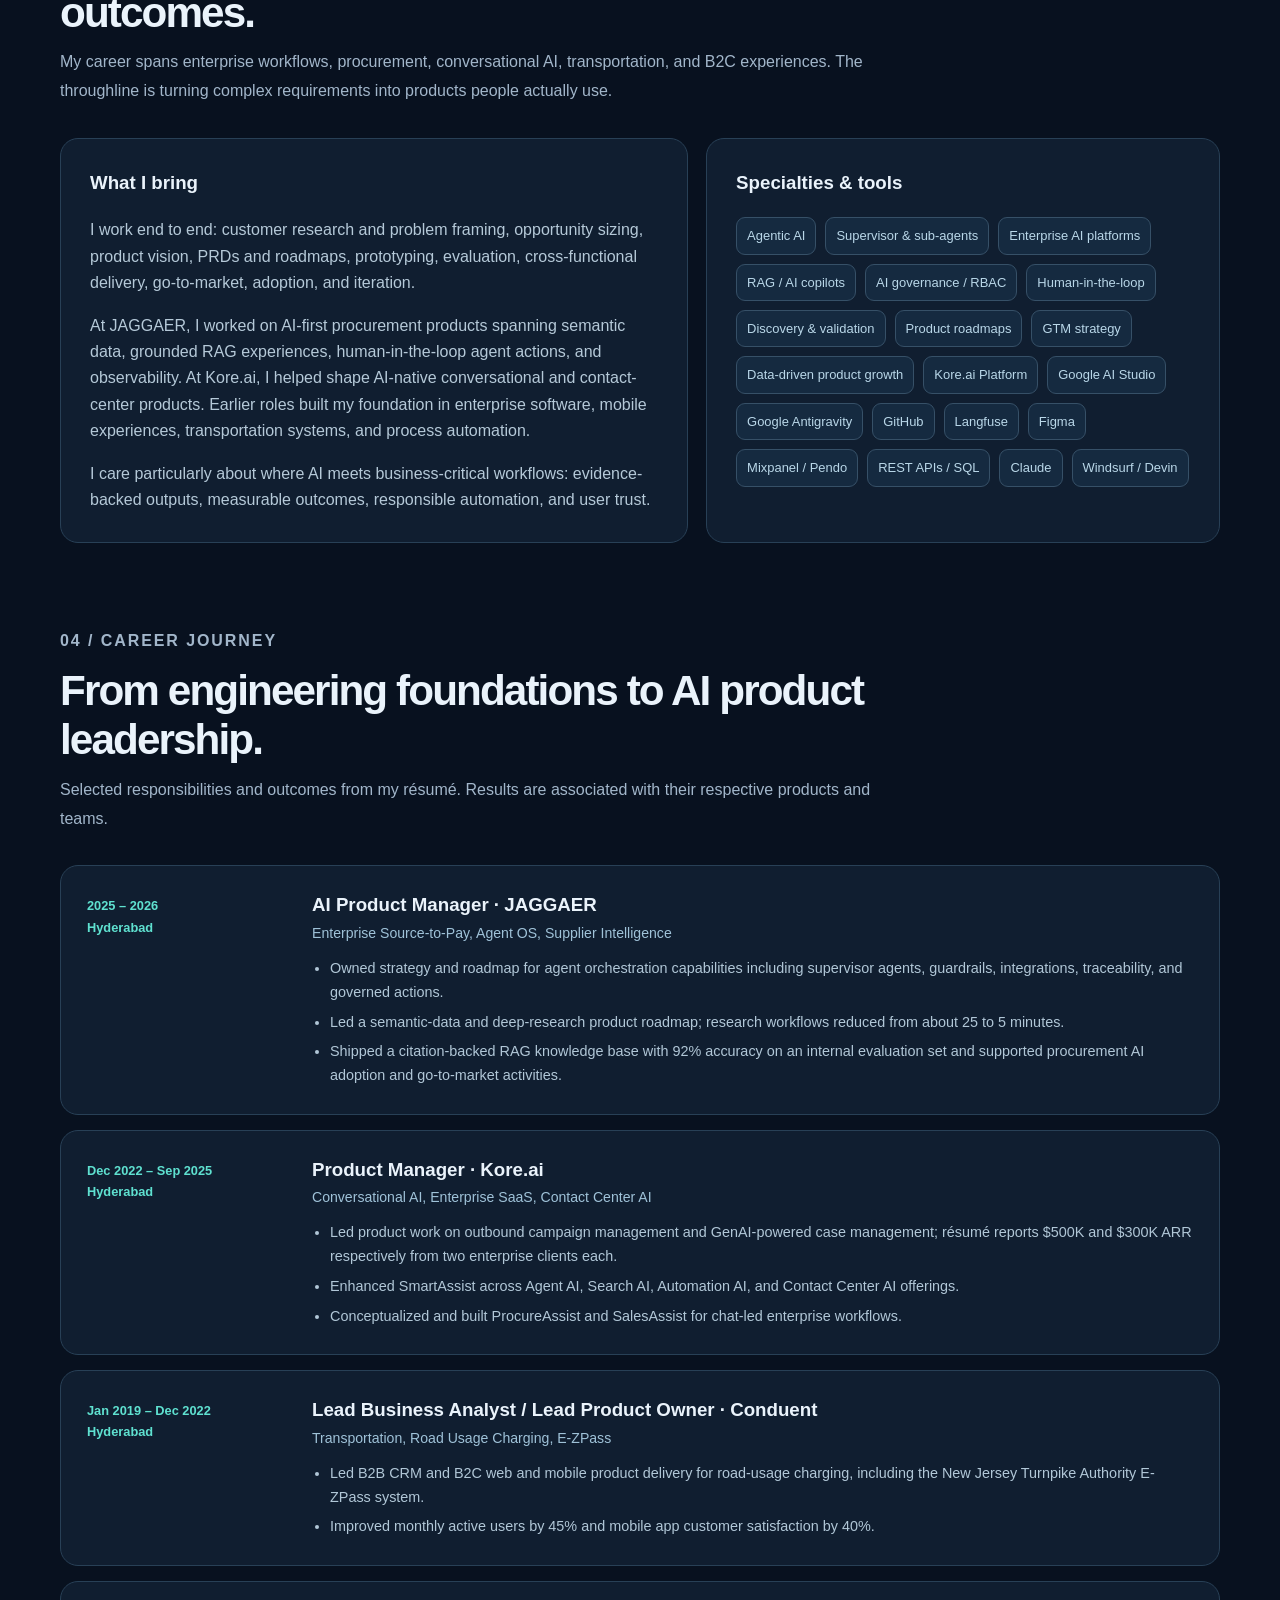
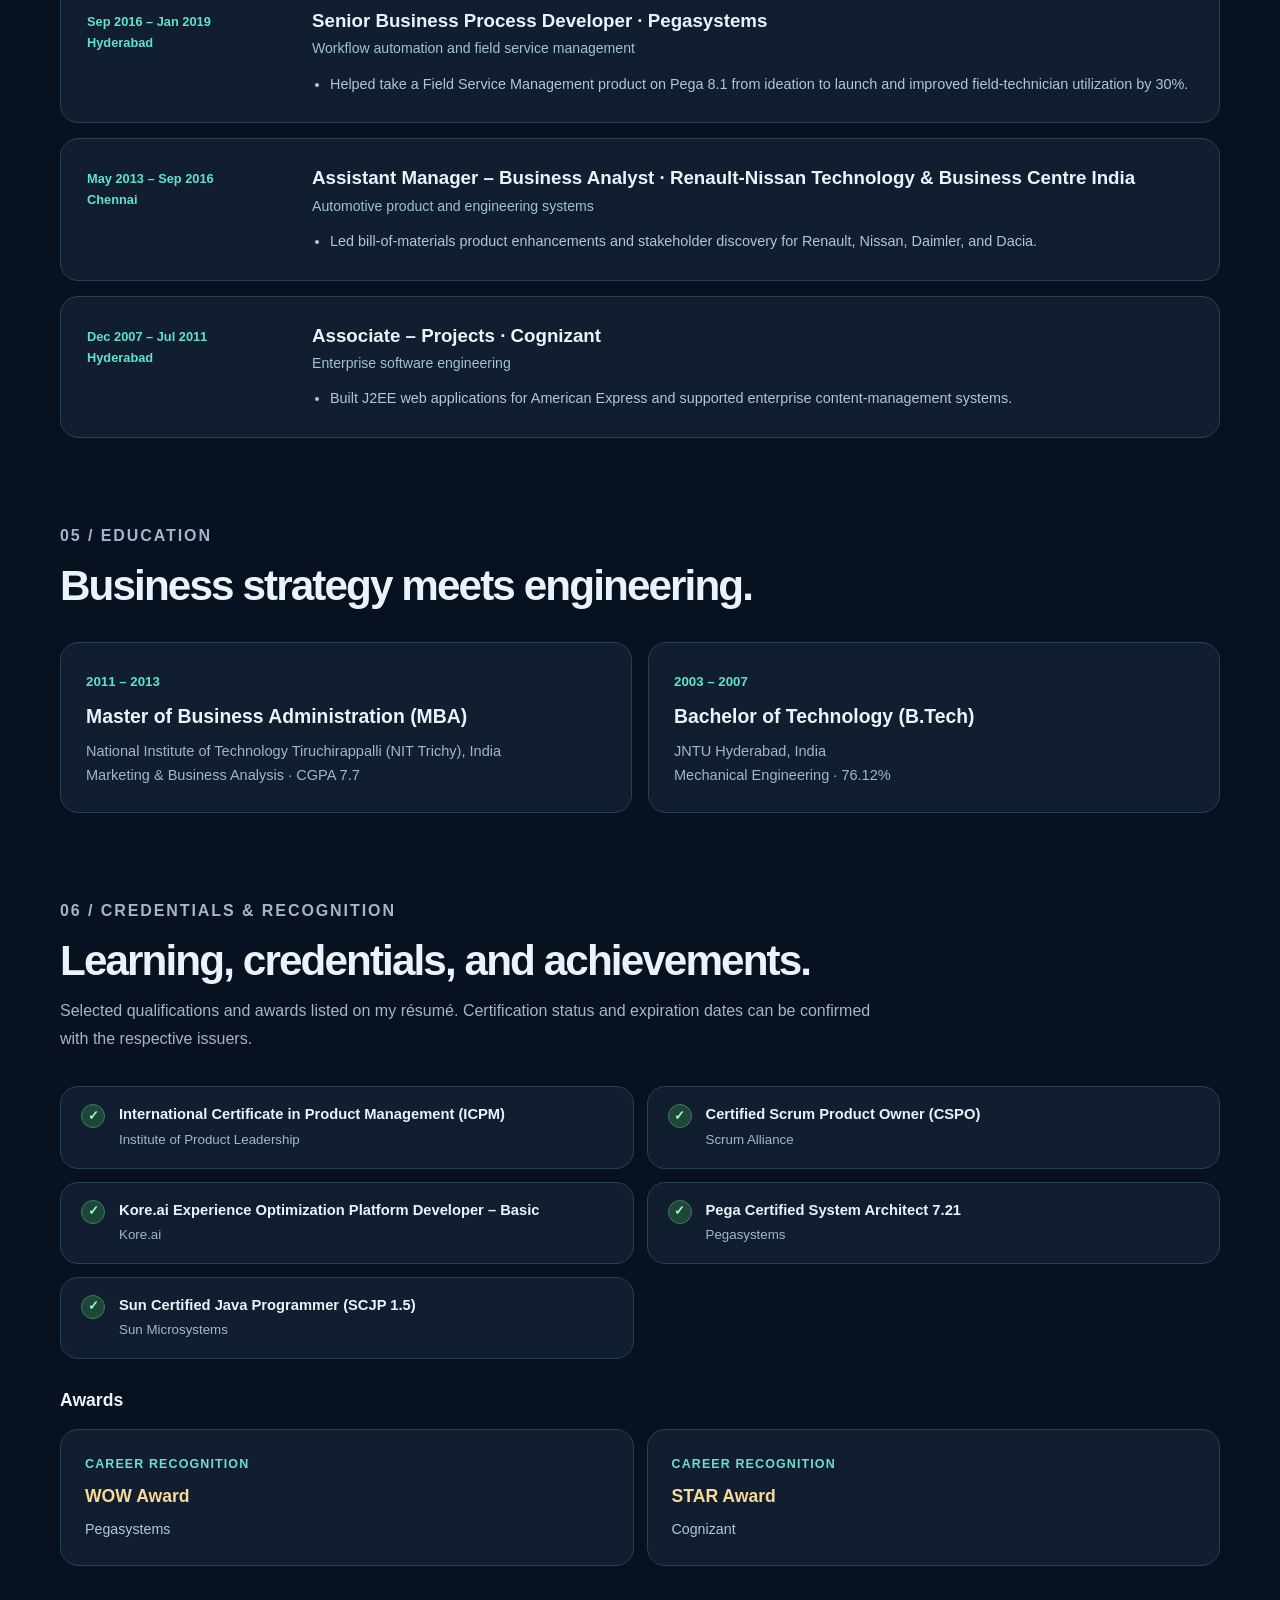
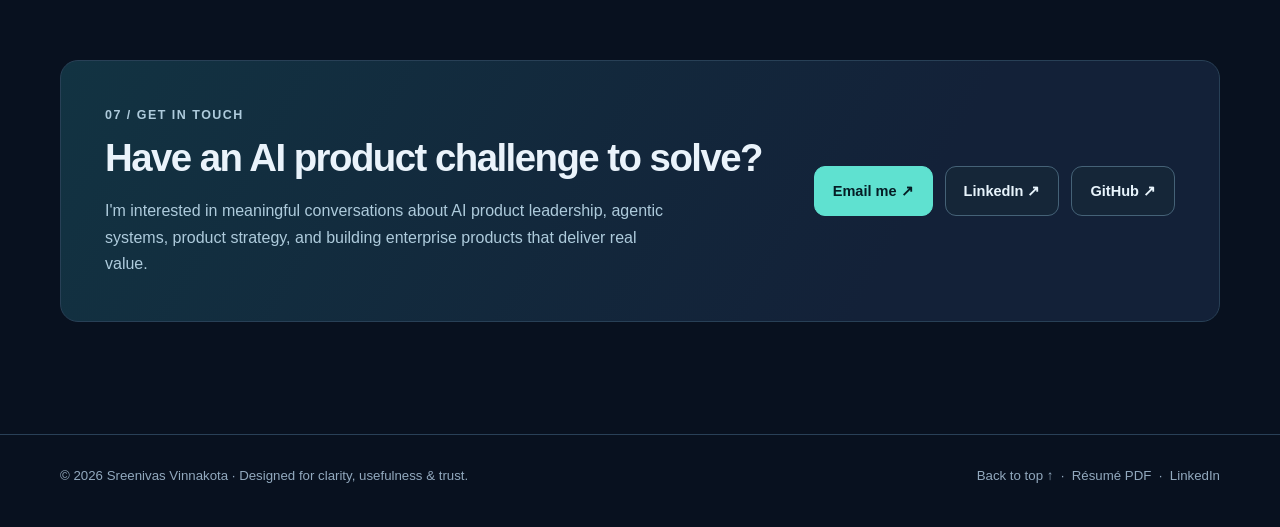
==== commit b2a08b8a: "Publish Autonomous Sourcing Agent product review PDF and presentation links" ====
--- a/index.html
+++ b/index.html
@@ -356,6 +356,7 @@
         <div class="case-actions">
           <a class="btn primary" href="projects/autonomous-sourcing-agent/">Explore case study ↗</a>
           <a class="btn" href="https://autonomous-sourcing-agent.vercel.app/" target="_blank" rel="noopener noreferrer">Try live prototype ↗</a>
+          <a class="case-text-link" href="assets/autonomous-sourcing-agent-product-review.pdf" target="_blank" rel="noopener noreferrer" aria-label="View the 12-slide Autonomous Sourcing Agent product review presentation (PDF)">View presentation →</a>
           <a class="case-text-link" href="projects/autonomous-sourcing-agent/prototype.html">Sample walkthrough →</a>
         </div>
         <p class="case-footnote">Prototype and proposed enterprise approach; not a claim of a production sourcing deployment.</p>
